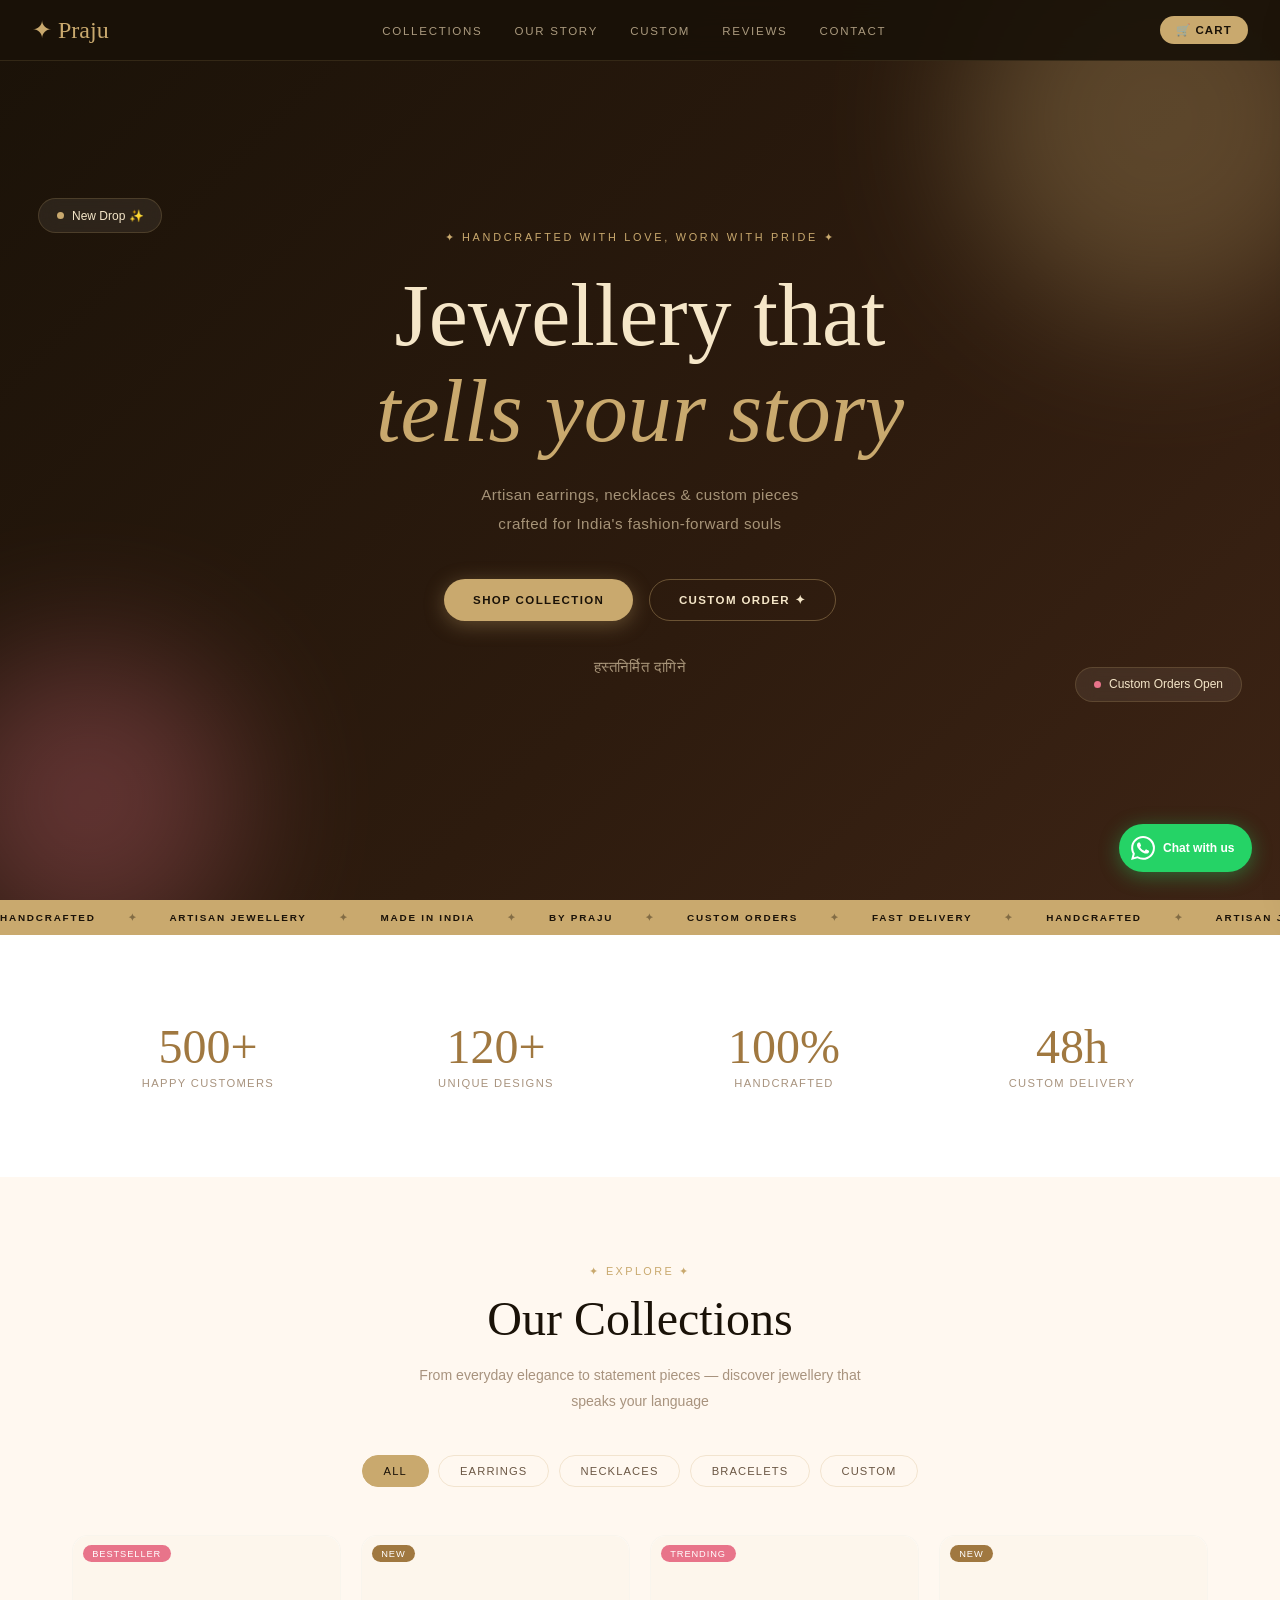
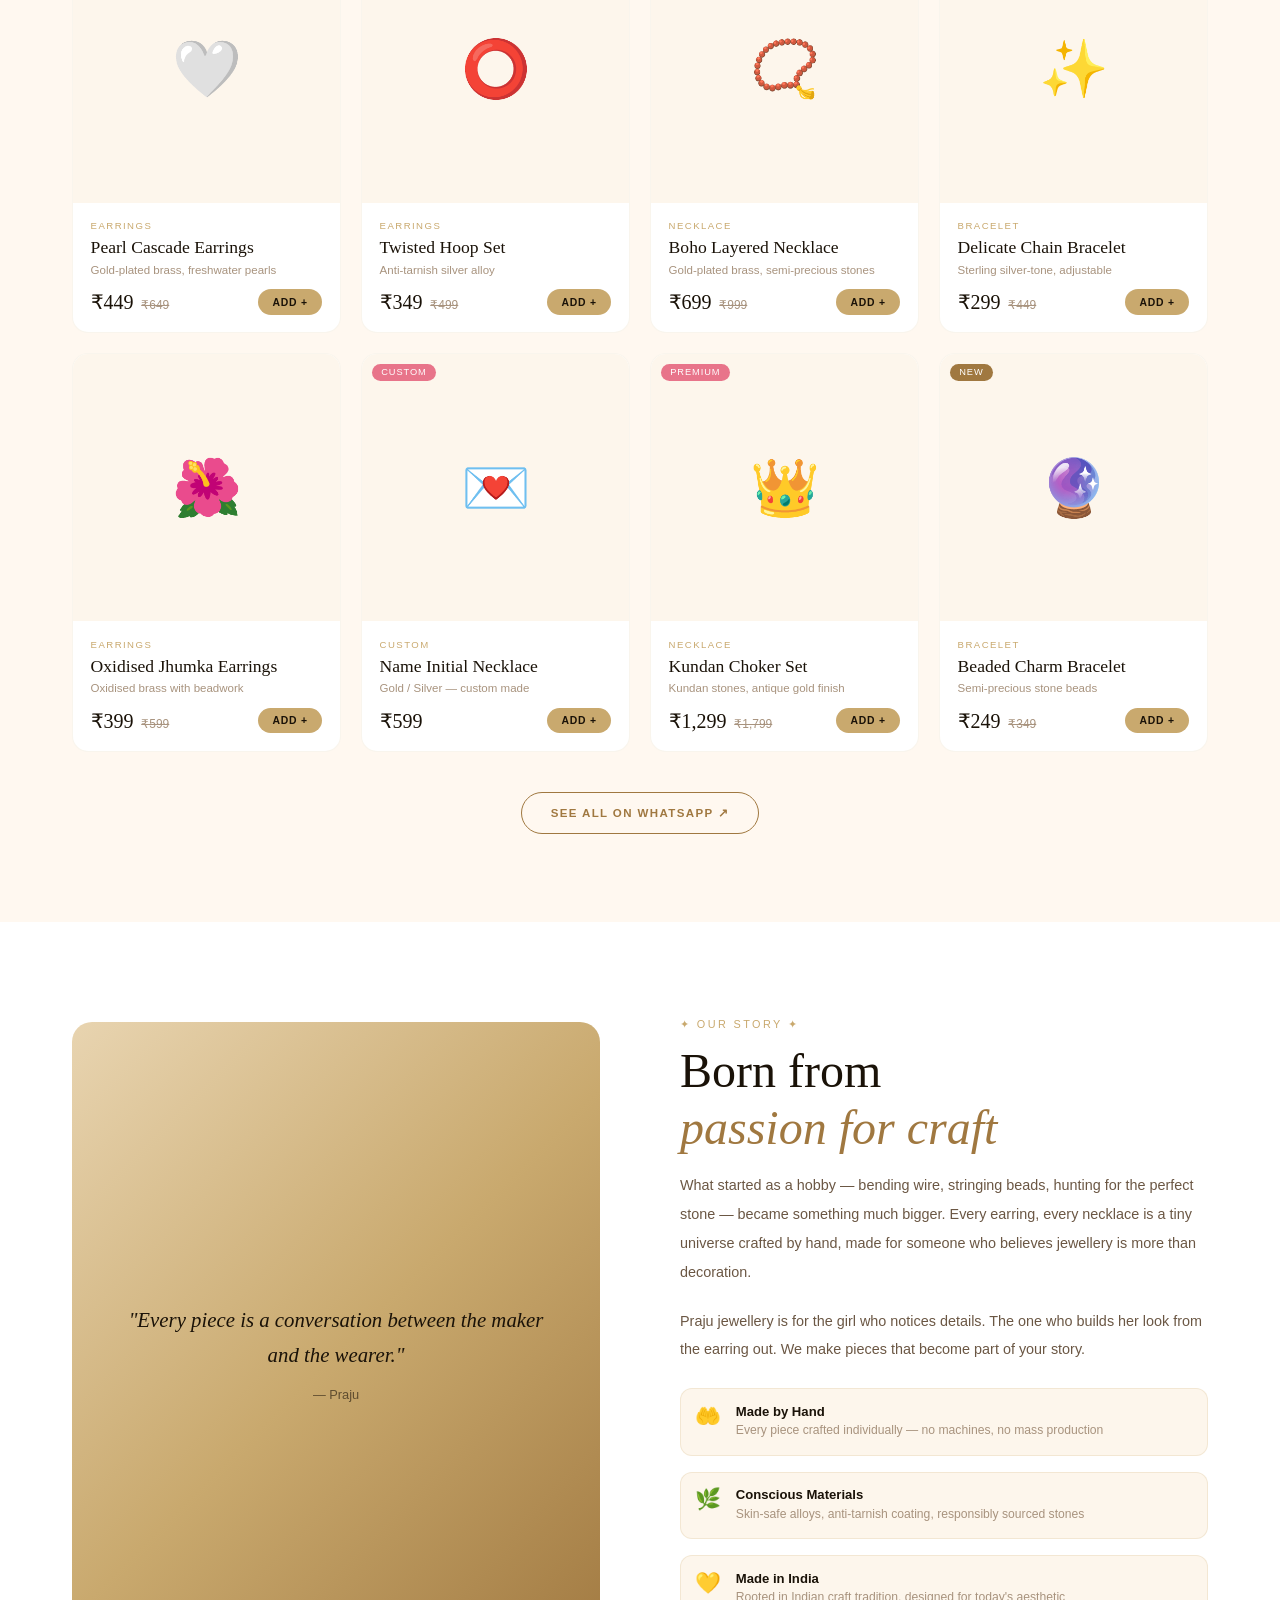
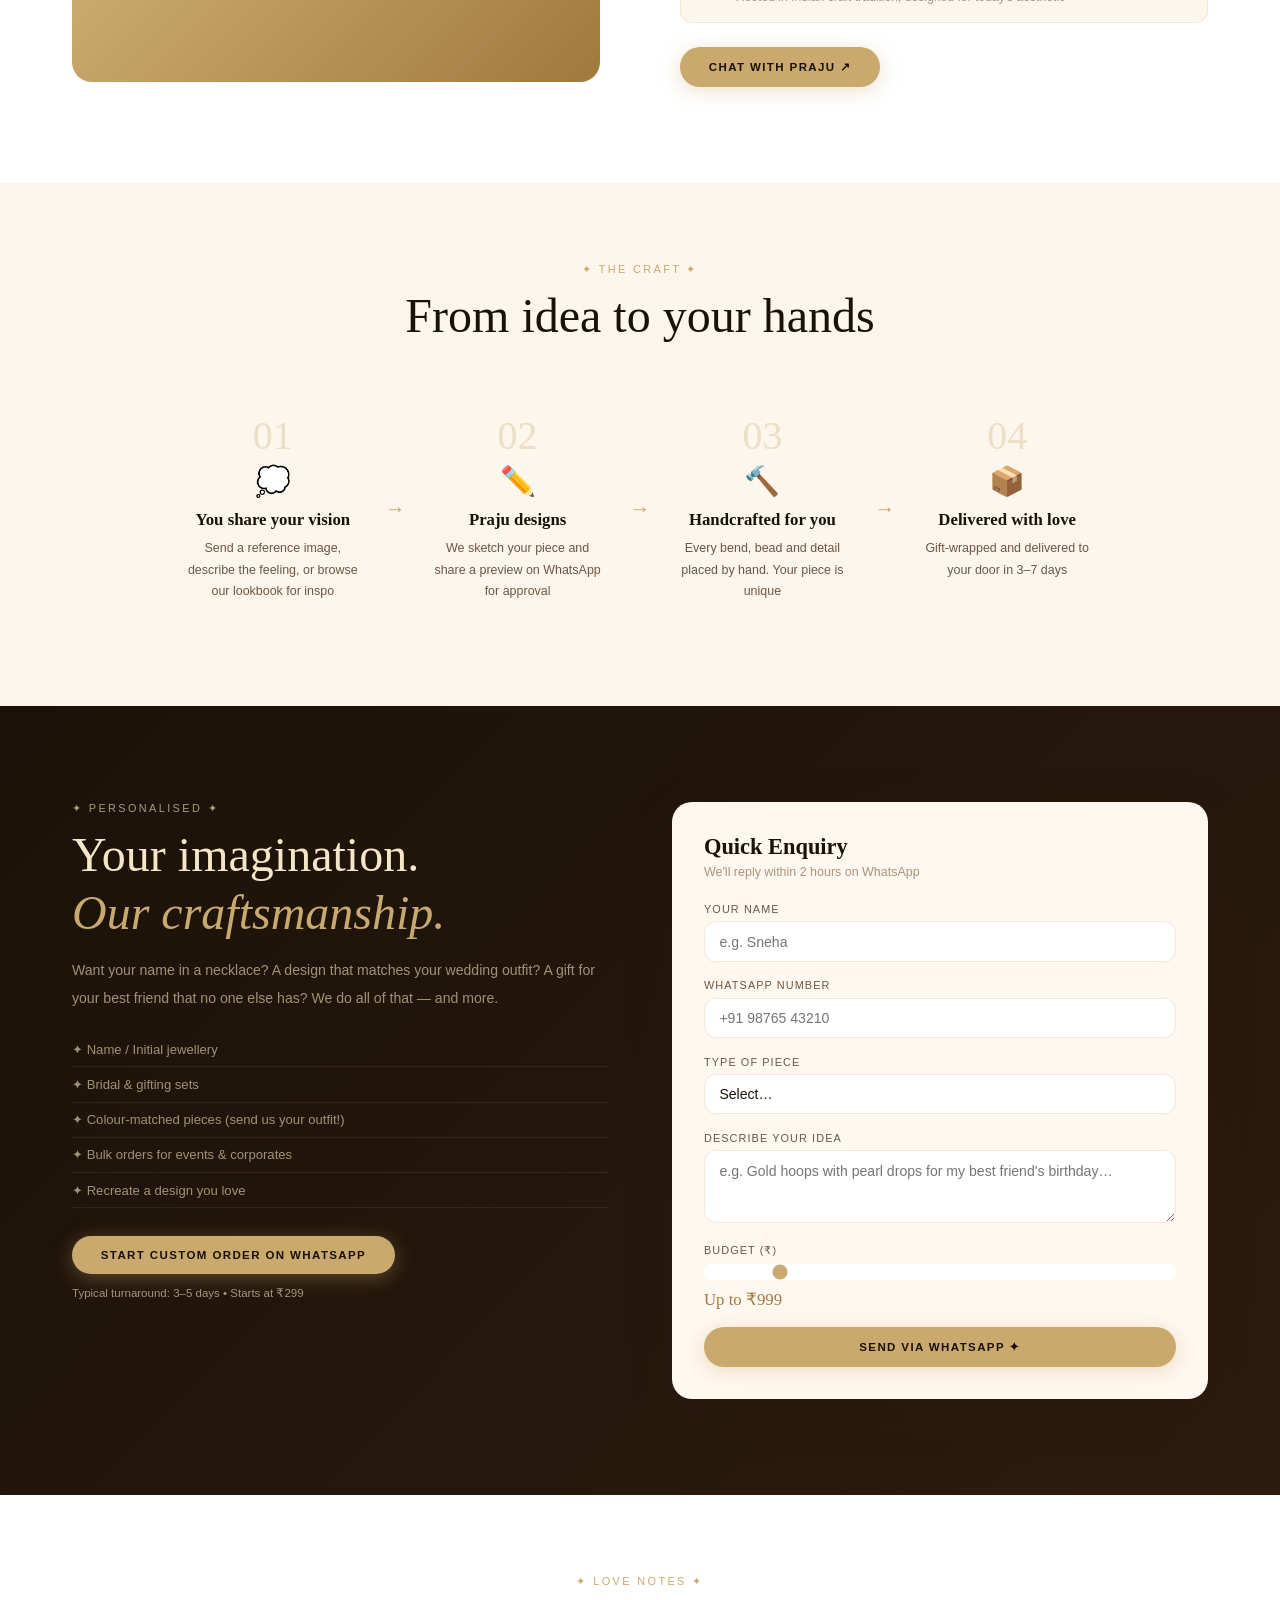
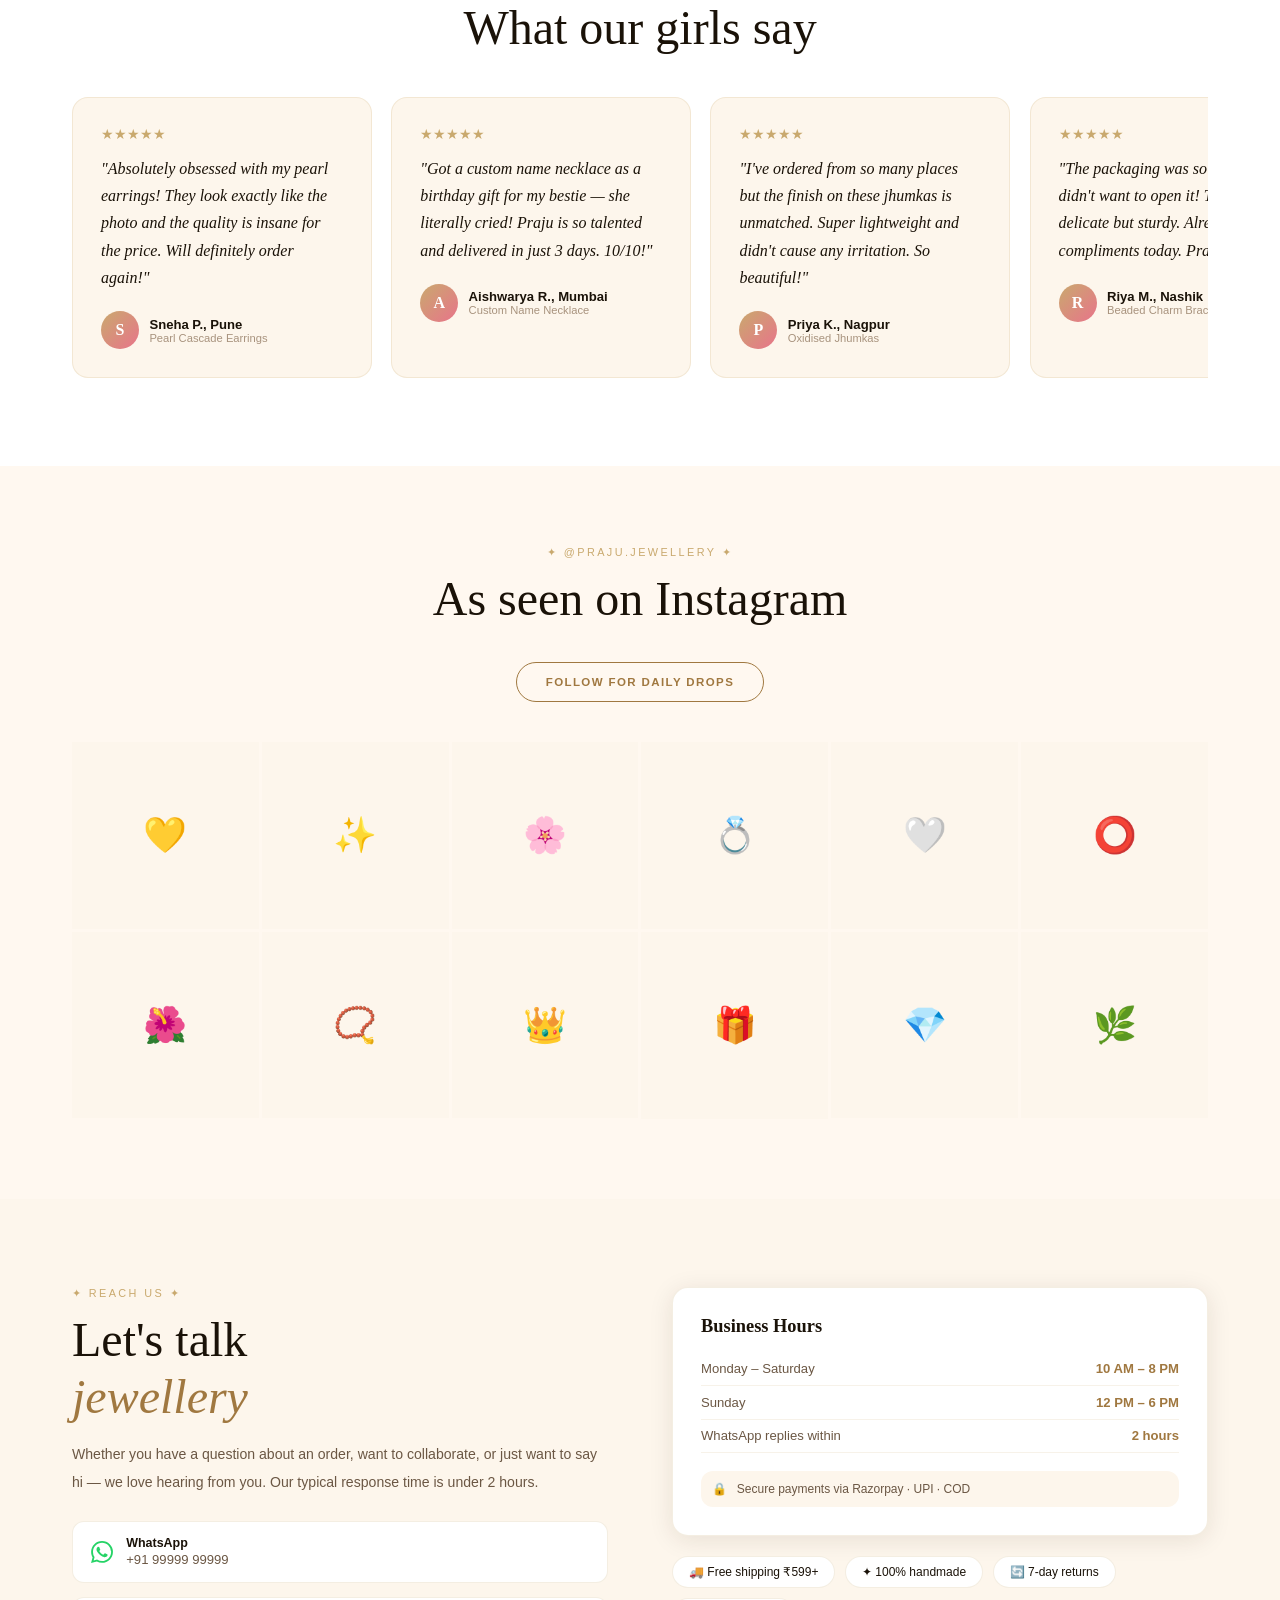
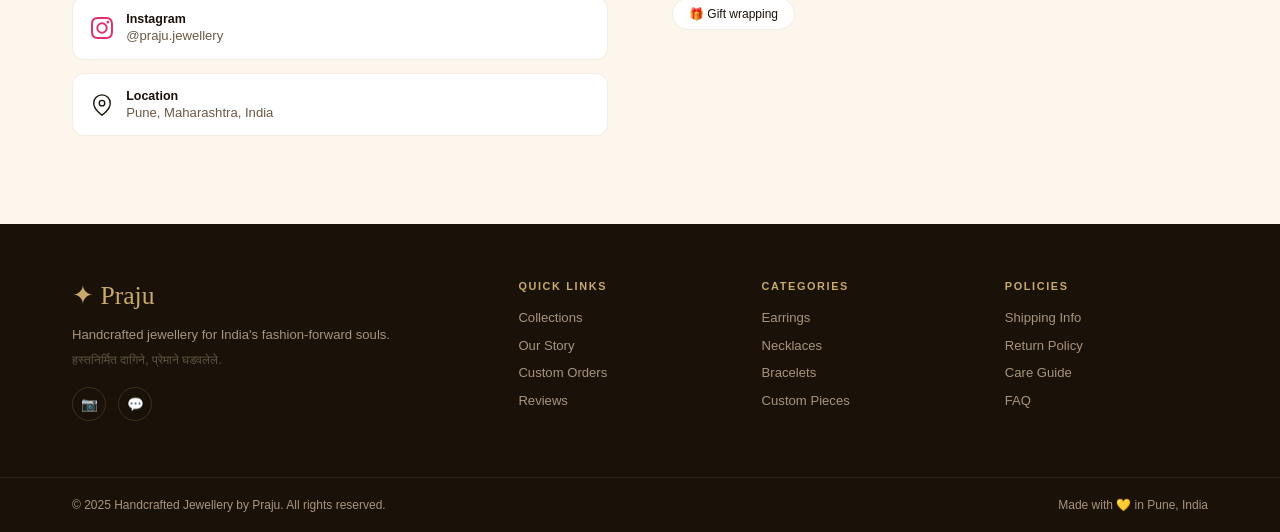
==== index.html @ 2b2e7bce "Index 24022026" ====
<!DOCTYPE html>
<html lang="en">
<head>
<meta charset="UTF-8"/>
<meta name="viewport" content="width=device-width, initial-scale=1.0"/>
<meta name="description" content="Handcrafted Jewellery by Praju — Artisan earrings, necklaces, bracelets & custom pieces. Made with love in India."/>
<title>Handcrafted Jewellery by Praju ✦</title>
<link rel="icon" href="data:image/svg+xml,<svg xmlns='http://www.w3.org/2000/svg' viewBox='0 0 100 100'><text y='.9em' font-size='90'>💛</text></svg>"/>
<style>
/* ── TOKENS ── */
:root{
  --gold:#C9A96E;--gold-d:#A07840;--gold-l:#F5E6C8;--gold-p:#FDF6EC;
  --rose:#E8748A;--rose-l:#FCE4EC;
  --ink:#1A1208;--mid:#6B5744;--muted:#A8937E;
  --cream:#FFF8F0;--white:#fff;
  --ff:'Georgia',serif;--ffs:'Segoe UI',Arial,sans-serif;
  --r:12px;--rr:999px;
  --sh:0 4px 24px rgba(45,27,14,.1);--sh2:0 12px 48px rgba(45,27,14,.18);
}
*,*::before,*::after{box-sizing:border-box;margin:0;padding:0}
html{scroll-behavior:smooth}
body{font-family:var(--ffs);background:var(--cream);color:var(--ink);overflow-x:hidden}
a{text-decoration:none;color:inherit}
img{display:block;max-width:100%}
button{border:none;background:none;font-family:inherit;cursor:pointer}
::selection{background:var(--gold-l)}

/* ── NAV ── */
nav{
  position:fixed;top:0;left:0;right:0;z-index:100;
  display:flex;align-items:center;justify-content:space-between;
  padding:1rem 2rem;background:rgba(26,18,8,.92);backdrop-filter:blur(12px);
  border-bottom:1px solid rgba(201,169,110,.15);
}
.logo{font-family:var(--ff);font-size:1.5rem;color:var(--gold);display:flex;align-items:center;gap:.4rem}
.nav-links{display:flex;gap:2rem;list-style:none}
.nav-links a{font-size:.72rem;letter-spacing:.15em;text-transform:uppercase;color:rgba(232,212,176,.7);transition:color .2s}
.nav-links a:hover{color:var(--gold)}
.nav-right{display:flex;align-items:center;gap:1rem}
.cart-btn{
  position:relative;background:var(--gold);color:var(--ink);
  border-radius:var(--rr);padding:.45rem 1rem;font-size:.72rem;
  letter-spacing:.1em;text-transform:uppercase;font-weight:700;
  display:flex;align-items:center;gap:.4rem;cursor:pointer;
}
.cart-btn:hover{background:var(--gold-d);color:#fff}
#cartCount{
  background:var(--rose);color:#fff;border-radius:50%;
  width:18px;height:18px;font-size:.62rem;display:none;
  align-items:center;justify-content:center;
}
#cartCount.show{display:flex}
.burger{display:none;flex-direction:column;gap:5px;padding:4px}
.burger span{display:block;width:22px;height:1.5px;background:var(--gold)}
@media(max-width:768px){
  nav{padding:.85rem 1.2rem}
  .nav-links{
    display:none;position:fixed;top:0;right:0;width:70vw;height:100vh;
    background:var(--ink);flex-direction:column;justify-content:center;
    align-items:center;gap:2.5rem;
  }
  .nav-links.open{display:flex}
  .nav-links a{color:var(--gold-l);font-size:.85rem}
  .burger{display:flex}
}

/* ── HERO ── */
.hero{
  min-height:100vh;display:flex;align-items:center;justify-content:center;
  background:linear-gradient(135deg,#1A1208 0%,#2D1B0E 60%,#3D2415 100%);
  position:relative;overflow:hidden;padding:6rem 1.5rem 3rem;text-align:center;
}
.hero-orb{
  position:absolute;border-radius:50%;filter:blur(70px);opacity:.3;
  pointer-events:none;
}
.hero-orb-1{width:400px;height:400px;background:var(--gold);top:-80px;right:-80px;animation:float 8s ease-in-out infinite}
.hero-orb-2{width:300px;height:300px;background:var(--rose);bottom:-50px;left:-60px;animation:float 10s ease-in-out infinite reverse}
@keyframes float{0%,100%{transform:translateY(0)}50%{transform:translateY(-20px)}}
.hero-content{position:relative;z-index:2;max-width:720px;margin:0 auto}
.hero-tag{
  display:inline-block;font-size:.68rem;letter-spacing:.25em;text-transform:uppercase;
  color:var(--gold);margin-bottom:1.5rem;
}
.hero h1{
  font-family:var(--ff);font-size:clamp(2.8rem,9vw,5.5rem);font-weight:400;
  color:var(--gold-l);line-height:1.1;margin-bottom:1.25rem;
}
.hero h1 em{font-style:italic;color:var(--gold)}
.hero p{
  color:rgba(232,212,176,.65);font-size:.95rem;line-height:1.9;
  margin-bottom:2.5rem;letter-spacing:.03em;
}
.hero-btns{display:flex;gap:1rem;justify-content:center;flex-wrap:wrap}
.hero-marathi{
  margin-top:2rem;font-size:.85rem;
  color:rgba(201,169,110,.4);letter-spacing:.1em;
}
.float-pill{
  position:absolute;background:rgba(255,255,255,.07);backdrop-filter:blur(10px);
  border:1px solid rgba(201,169,110,.2);border-radius:var(--rr);
  padding:.6rem 1.1rem;color:var(--gold-l);font-size:.75rem;
  display:flex;align-items:center;gap:.5rem;
}
.float-pill-dot{width:7px;height:7px;border-radius:50%;animation:pulse 2s ease-in-out infinite}
@keyframes pulse{0%,100%{transform:scale(1);opacity:1}50%{transform:scale(1.5);opacity:.5}}
.fp1{top:22%;left:3%;animation:floatc 7s ease-in-out infinite}
.fp2{bottom:22%;right:3%;animation:floatc 9s ease-in-out infinite reverse}
@keyframes floatc{0%,100%{transform:translateY(0)}50%{transform:translateY(-10px)}}
@media(max-width:600px){.float-pill{display:none}}

/* ── MARQUEE ── */
.marquee{overflow:hidden;background:var(--gold);padding:.75rem 0}
.marquee-inner{
  display:flex;gap:2rem;white-space:nowrap;
  animation:marquee 22s linear infinite;
}
.marquee-inner span{font-size:.62rem;letter-spacing:.18em;color:var(--ink);font-weight:700}
.marquee-dot{opacity:.4}
@keyframes marquee{from{transform:translateX(0)}to{transform:translateX(-50%)}}

/* ── BUTTONS ── */
.btn{
  display:inline-flex;align-items:center;gap:.4rem;
  padding:.8rem 1.8rem;border-radius:var(--rr);
  font-size:.72rem;letter-spacing:.12em;text-transform:uppercase;font-weight:700;
  transition:all .25s ease;white-space:nowrap;cursor:pointer;
}
.btn-gold{background:var(--gold);color:var(--ink);box-shadow:0 4px 20px rgba(201,169,110,.35)}
.btn-gold:hover{background:var(--gold-d);color:#fff;transform:translateY(-2px)}
.btn-ghost{background:transparent;color:var(--gold-l);border:1px solid rgba(201,169,110,.4)}
.btn-ghost:hover{background:rgba(201,169,110,.1);border-color:var(--gold)}
.btn-outline{border:1px solid var(--gold-d);color:var(--gold-d)}
.btn-outline:hover{background:var(--gold-d);color:#fff}
.btn-wa{background:#25D366;color:#fff;box-shadow:0 4px 20px rgba(37,211,102,.35)}
.btn-wa:hover{background:#1EBE58;transform:translateY(-2px)}
.btn-full{width:100%;justify-content:center}

/* ── SECTION HEADER ── */
.sec{padding:5rem 0}
.container{max-width:1200px;margin:0 auto;padding:0 2rem}
@media(max-width:600px){.container{padding:0 1.1rem}}
.sec-eyebrow{font-size:.68rem;letter-spacing:.22em;text-transform:uppercase;color:var(--gold);margin-bottom:.7rem;display:block}
.sec-title{font-family:var(--ff);font-size:clamp(2rem,5vw,3rem);font-weight:400;color:var(--ink);line-height:1.2;margin-bottom:.9rem}
.sec-title em{font-style:italic;color:var(--gold-d)}
.sec-sub{color:var(--muted);font-size:.88rem;line-height:1.9;max-width:480px}
.text-center{text-align:center}
.text-center .sec-sub{margin:0 auto}

/* ── STATS ── */
.stats{background:var(--white);padding:4rem 0}
.stats-grid{display:grid;grid-template-columns:repeat(4,1fr);gap:1rem;text-align:center}
.stat{padding:1.5rem}
.stat-num{font-family:var(--ff);font-size:3rem;color:var(--gold-d);line-height:1}
.stat-label{font-size:.7rem;letter-spacing:.12em;text-transform:uppercase;color:var(--muted);margin-top:.4rem}
@media(max-width:600px){.stats-grid{grid-template-columns:repeat(2,1fr)}}

/* ── PRODUCTS ── */
.products{padding:5.5rem 0;background:var(--cream)}
.filter-tabs{display:flex;gap:.6rem;flex-wrap:wrap;justify-content:center;margin-bottom:3rem}
.ftab{
  padding:.55rem 1.3rem;border-radius:var(--rr);border:1px solid rgba(201,169,110,.25);
  font-size:.7rem;letter-spacing:.1em;text-transform:uppercase;color:var(--mid);
  transition:all .2s ease;cursor:pointer;
}
.ftab:hover,.ftab.active{background:var(--gold);color:var(--ink);border-color:var(--gold)}
.grid{display:grid;grid-template-columns:repeat(auto-fill,minmax(240px,1fr));gap:1.25rem}
.card{
  background:var(--white);border-radius:16px;overflow:hidden;
  border:1px solid rgba(201,169,110,.12);
  transition:transform .3s ease,box-shadow .3s ease;
}
.card:hover{transform:translateY(-5px);box-shadow:var(--sh2)}
.card-img{
  aspect-ratio:1;background:var(--gold-p);display:flex;
  align-items:center;justify-content:center;font-size:3.5rem;
  position:relative;overflow:hidden;transition:transform .3s ease;
}
.card:hover .card-img{transform:scale(1.04)}
.card-badge{
  position:absolute;top:.6rem;left:.6rem;
  background:var(--rose);color:#fff;
  font-size:.58rem;letter-spacing:.1em;text-transform:uppercase;
  padding:.22rem .6rem;border-radius:var(--rr);
}
.badge-new{background:var(--gold-d)}
.card-body{padding:1.1rem}
.card-cat{font-size:.6rem;letter-spacing:.15em;text-transform:uppercase;color:var(--gold);margin-bottom:.3rem}
.card-name{font-family:var(--ff);font-size:1.1rem;color:var(--ink);margin-bottom:.25rem;line-height:1.35}
.card-mat{font-size:.72rem;color:var(--muted);margin-bottom:.85rem}
.card-footer{display:flex;align-items:center;justify-content:space-between;gap:.5rem}
.card-price{font-family:var(--ff);font-size:1.25rem;color:var(--ink)}
.card-compare{font-size:.75rem;color:var(--muted);text-decoration:line-through;margin-left:.2rem}
.add-btn{
  background:var(--gold);color:var(--ink);border-radius:var(--rr);
  padding:.45rem .9rem;font-size:.65rem;letter-spacing:.08em;
  text-transform:uppercase;font-weight:700;transition:all .2s;cursor:pointer;
}
.add-btn:hover{background:var(--gold-d);color:#fff}
.products-more{text-align:center;margin-top:2.5rem}

/* ── STORY ── */
.story{padding:6rem 0;background:var(--white)}
.story-grid{display:grid;grid-template-columns:1fr 1fr;gap:5rem;align-items:center}
.story-visual{
  aspect-ratio:4/5;border-radius:20px;
  background:linear-gradient(135deg,#E8D4B0 0%,var(--gold) 50%,var(--gold-d) 100%);
  display:flex;align-items:center;justify-content:center;text-align:center;
  padding:2.5rem;
}
.story-quote{font-family:var(--ff);font-size:1.3rem;color:var(--ink);line-height:1.7;font-style:italic;margin-bottom:.75rem}
.story-author{font-size:.8rem;color:rgba(26,18,8,.6)}
.story-body{color:var(--mid);line-height:2;font-size:.9rem;margin-bottom:1.25rem}
.pillars{display:flex;flex-direction:column;gap:1rem;margin:1.5rem 0}
.pillar{
  display:flex;align-items:flex-start;gap:.9rem;
  padding:.9rem;border-radius:var(--r);
  background:var(--gold-p);border:1px solid rgba(201,169,110,.2);
}
.pillar-icon{font-size:1.3rem;flex-shrink:0}
.pillar strong{display:block;font-size:.82rem;color:var(--ink);margin-bottom:.15rem}
.pillar p{font-size:.76rem;color:var(--muted);line-height:1.6}
@media(max-width:900px){.story-grid{grid-template-columns:1fr;gap:2.5rem}}

/* ── PROCESS ── */
.process{padding:5rem 0;background:var(--gold-p)}
.steps{display:flex;align-items:flex-start;gap:.5rem;flex-wrap:wrap;justify-content:center}
.step{flex:1;min-width:160px;max-width:200px;text-align:center;padding:1.5rem .8rem}
.step-num{font-family:var(--ff);font-size:2.5rem;color:rgba(201,169,110,.3);line-height:1;margin-bottom:.5rem}
.step-icon{font-size:1.8rem;margin-bottom:.75rem}
.step h3{font-family:var(--ff);font-size:1.05rem;color:var(--ink);margin-bottom:.5rem;font-weight:600}
.step p{font-size:.78rem;color:var(--mid);line-height:1.7}
.step-arrow{font-size:1.3rem;color:var(--gold);align-self:center;padding:0 .25rem}
@media(max-width:700px){.step-arrow{display:none}}

/* ── CUSTOM ── */
.custom-sec{
  padding:6rem 0;
  background:linear-gradient(135deg,#1A1208 0%,#2D1B0E 100%);
}
.custom-grid{display:grid;grid-template-columns:1fr 1fr;gap:4rem;align-items:start}
.custom-eyebrow{color:rgba(232,212,176,.7) !important}
.custom-title{color:var(--gold-l)}
.custom-title em{color:var(--gold)}
.custom-body{color:rgba(232,212,176,.65);line-height:2;font-size:.88rem;margin-bottom:1.25rem}
.custom-list{list-style:none;margin-bottom:1.75rem}
.custom-list li{
  color:rgba(232,212,176,.65);font-size:.82rem;
  padding:.6rem 0;border-bottom:1px solid rgba(201,169,110,.1);
}
.custom-note{font-size:.72rem;color:var(--muted);margin-top:.6rem}
.form-card{background:var(--cream);border-radius:20px;padding:2rem;box-shadow:var(--sh2)}
.form-card h3{font-family:var(--ff);font-size:1.4rem;color:var(--ink);margin-bottom:.3rem}
.form-card p{font-size:.78rem;color:var(--muted);margin-bottom:1.5rem}
.fg{margin-bottom:1.1rem}
.fg label{display:block;font-size:.68rem;letter-spacing:.1em;text-transform:uppercase;color:var(--mid);margin-bottom:.4rem}
.fg input,.fg textarea,.fg select{
  width:100%;padding:.7rem .9rem;border:1px solid rgba(201,169,110,.25);
  border-radius:var(--r);background:var(--white);color:var(--ink);font-size:.88rem;
  outline:none;font-family:inherit;transition:border-color .2s;appearance:none;
}
.fg input:focus,.fg textarea:focus,.fg select:focus{border-color:var(--gold)}
.fg input[type="range"]{padding:0;border:none;accent-color:var(--gold)}
.budget-val{font-family:var(--ff);font-size:1.05rem;color:var(--gold-d);margin-top:.3rem}
@media(max-width:900px){.custom-grid{grid-template-columns:1fr;gap:2.5rem}}

/* ── REVIEWS ── */
.reviews{padding:5rem 0;background:var(--white)}
.reviews-track{
  display:flex;gap:1.2rem;overflow-x:auto;scroll-snap-type:x mandatory;
  scrollbar-width:none;padding-bottom:.5rem;
}
.reviews-track::-webkit-scrollbar{display:none}
.rev-card{
  flex-shrink:0;width:300px;scroll-snap-align:start;
  background:var(--gold-p);border-radius:16px;padding:1.75rem;
  border:1px solid rgba(201,169,110,.2);
}
.rev-stars{color:var(--gold);margin-bottom:.85rem;font-size:.9rem}
.rev-text{font-family:var(--ff);font-size:1rem;color:var(--ink);line-height:1.7;font-style:italic;margin-bottom:1.25rem}
.rev-foot{display:flex;align-items:center;gap:.65rem}
.rev-avatar{
  width:38px;height:38px;border-radius:50%;
  background:linear-gradient(135deg,var(--gold),var(--rose));
  display:flex;align-items:center;justify-content:center;
  color:#fff;font-weight:700;font-family:var(--ff);font-size:1rem;flex-shrink:0;
}
.rev-name{font-size:.82rem;font-weight:700;color:var(--ink)}
.rev-meta{font-size:.7rem;color:var(--muted)}

/* ── INSTAGRAM ── */
.insta{padding:5rem 0;background:var(--cream)}
.insta-header{text-align:center;margin-bottom:2.5rem}
.insta-header .btn{margin-top:1.25rem}
.insta-grid{
  display:grid;grid-template-columns:repeat(6,1fr);gap:3px;
}
.insta-item{
  aspect-ratio:1;background:var(--gold-p);display:flex;
  align-items:center;justify-content:center;font-size:2.2rem;
  overflow:hidden;cursor:pointer;position:relative;
}
.insta-item-inner{transition:transform .3s ease}
.insta-item:hover .insta-item-inner{transform:scale(1.1)}
.insta-overlay{
  position:absolute;inset:0;background:rgba(26,18,8,.55);
  display:flex;align-items:center;justify-content:center;
  opacity:0;transition:opacity .3s;font-size:.65rem;
  letter-spacing:.1em;text-transform:uppercase;color:#fff;
}
.insta-item:hover .insta-overlay{opacity:1}
@media(max-width:600px){.insta-grid{grid-template-columns:repeat(3,1fr)}}

/* ── CONTACT ── */
.contact{padding:5.5rem 0;background:var(--gold-p)}
.contact-grid{display:grid;grid-template-columns:1fr 1fr;gap:4rem;align-items:start}
.contact-body{color:var(--mid);line-height:2;font-size:.88rem;margin-bottom:1.5rem}
.contact-methods{display:flex;flex-direction:column;gap:.85rem}
.cmethod{
  display:flex;align-items:center;gap:.85rem;
  padding:.9rem 1.1rem;border-radius:var(--r);
  background:var(--white);border:1px solid rgba(201,169,110,.2);
  transition:all .25s;
}
.cmethod:hover{transform:translateX(3px);box-shadow:var(--sh)}
.cmethod-wa{color:#25D366}
.cmethod-wa:hover{background:#f0fff4;border-color:#25D366}
.cmethod-ig{color:#E1306C}
.cmethod-ig:hover{background:#fff0f5;border-color:#E1306C}
.cmethod strong{display:block;font-size:.78rem;color:var(--ink)}
.cmethod span{font-size:.82rem;color:var(--mid)}
.hours-card{background:var(--white);border-radius:16px;padding:1.75rem;border:1px solid rgba(201,169,110,.2);box-shadow:var(--sh)}
.hours-card h3{font-family:var(--ff);font-size:1.15rem;color:var(--ink);margin-bottom:1rem}
.hrow{display:flex;justify-content:space-between;padding:.55rem 0;border-bottom:1px solid rgba(201,169,110,.15);font-size:.82rem;color:var(--mid)}
.hrow:last-child{border-bottom:none}
.htime{font-weight:700;color:var(--gold-d)}
.guarantee{display:flex;align-items:center;gap:.6rem;margin-top:1.1rem;padding:.7rem;background:var(--gold-p);border-radius:var(--r);font-size:.75rem;color:var(--mid)}
.badges{display:flex;flex-wrap:wrap;gap:.6rem;margin-top:1.25rem}
.badge{padding:.5rem 1rem;border-radius:var(--rr);background:var(--white);border:1px solid rgba(201,169,110,.2);font-size:.75rem;color:var(--ink)}
@media(max-width:900px){.contact-grid{grid-template-columns:1fr;gap:2.5rem}}

/* ── FOOTER ── */
footer{background:var(--ink)}
.footer-top{padding:3.5rem 0}
.footer-grid{display:grid;grid-template-columns:2fr 1fr 1fr 1fr;gap:2.5rem}
.footer-logo{font-family:var(--ff);font-size:1.6rem;color:var(--gold);margin-bottom:.75rem}
.footer-tag{font-size:.82rem;color:var(--muted);line-height:1.8;margin-bottom:.4rem}
.footer-mr{font-size:.75rem;color:rgba(168,147,126,.5);margin-bottom:1.25rem}
.footer-social{display:flex;gap:.75rem}
.footer-social a{
  width:34px;height:34px;border-radius:50%;border:1px solid rgba(201,169,110,.2);
  color:var(--muted);display:flex;align-items:center;justify-content:center;font-size:.85rem;
  transition:all .2s;
}
.footer-social a:hover{background:var(--gold);border-color:var(--gold);color:var(--ink)}
.footer-col h4{font-size:.68rem;letter-spacing:.15em;text-transform:uppercase;color:var(--gold);margin-bottom:1rem}
.footer-col ul{list-style:none;display:flex;flex-direction:column;gap:.6rem}
.footer-col a{font-size:.82rem;color:var(--muted);transition:color .2s}
.footer-col a:hover{color:var(--gold-l)}
.footer-bottom{border-top:1px solid rgba(201,169,110,.1);padding:1.25rem 0}
.footer-bottom-inner{display:flex;justify-content:space-between;align-items:center;flex-wrap:wrap;gap:.75rem;font-size:.75rem;color:var(--muted)}
@media(max-width:900px){.footer-grid{grid-template-columns:1fr 1fr}}
@media(max-width:480px){.footer-grid{grid-template-columns:1fr}}

/* ── WA FAB ── */
.wa-fab{
  position:fixed;bottom:1.75rem;right:1.75rem;z-index:90;
  background:#25D366;color:#fff;border-radius:var(--rr);
  padding:.75rem 1.1rem .75rem .75rem;display:flex;align-items:center;gap:.5rem;
  box-shadow:0 4px 20px rgba(37,211,102,.4);transition:all .25s;font-size:.75rem;font-weight:700;
}
.wa-fab:hover{transform:translateY(-3px);box-shadow:0 8px 30px rgba(37,211,102,.5)}
.wa-fab svg{flex-shrink:0}
@media(max-width:480px){.wa-fab span{display:none}.wa-fab{border-radius:50%;padding:.85rem}}

/* ── CART SIDEBAR ── */
.cart-overlay{position:fixed;inset:0;background:rgba(26,18,8,.6);z-index:150;opacity:0;visibility:hidden;transition:all .3s;backdrop-filter:blur(4px)}
.cart-overlay.open{opacity:1;visibility:visible}
.cart-sidebar{
  position:fixed;top:0;right:-420px;width:100%;max-width:390px;height:100vh;
  background:var(--cream);z-index:160;display:flex;flex-direction:column;
  transition:right .35s cubic-bezier(.25,.46,.45,.94);box-shadow:var(--sh2);
}
.cart-sidebar.open{right:0}
.cart-head{display:flex;align-items:center;justify-content:space-between;padding:1.25rem 1.5rem;border-bottom:1px solid rgba(201,169,110,.2)}
.cart-head h3{font-family:var(--ff);font-size:1.3rem;color:var(--ink)}
.cart-close{font-size:1.2rem;color:var(--muted);transition:color .2s;cursor:pointer}
.cart-close:hover{color:var(--ink)}
.cart-items{flex:1;overflow-y:auto;padding:1.25rem 1.5rem}
.cart-empty-msg{text-align:center;padding:3rem 1rem}
.cart-empty-msg span{font-size:2.5rem;display:block;margin-bottom:.75rem}
.cart-empty-msg p{color:var(--muted);font-size:.88rem;margin-bottom:1.25rem}
.cart-item-row{display:flex;gap:.9rem;padding:.85rem 0;border-bottom:1px solid rgba(201,169,110,.15)}
.ci-img{width:64px;height:64px;border-radius:var(--r);background:var(--gold-p);display:flex;align-items:center;justify-content:center;font-size:1.8rem;flex-shrink:0}
.ci-name{font-size:.88rem;color:var(--ink);margin-bottom:.2rem}
.ci-price{font-family:var(--ff);font-size:1.05rem;color:var(--gold-d)}
.ci-remove{font-size:.72rem;color:var(--muted);cursor:pointer;margin-top:.3rem;display:inline-block}
.ci-remove:hover{color:var(--rose)}
.cart-foot{padding:1.25rem 1.5rem;border-top:1px solid rgba(201,169,110,.2);background:var(--white)}
.cart-total-row{display:flex;justify-content:space-between;margin-bottom:.9rem;font-size:.88rem;color:var(--mid)}
.cart-total-row span:last-child{font-family:var(--ff);font-size:1.25rem;color:var(--ink)}
.cart-note{font-size:.68rem;color:var(--muted);text-align:center;margin-top:.6rem}

/* ── TOAST ── */
.toast{
  position:fixed;bottom:6rem;right:1.75rem;z-index:200;
  background:var(--ink);color:var(--gold-l);
  padding:.75rem 1.4rem;border-radius:var(--rr);font-size:.8rem;
  display:flex;align-items:center;gap:.4rem;
  opacity:0;transform:translateY(8px);transition:all .3s;pointer-events:none;
}
.toast.show{opacity:1;transform:translateY(0)}
</style>
</head>
<body>

<!-- NAV -->
<nav id="nav">
  <div class="logo">✦ Praju</div>
  <ul class="nav-links" id="navLinks">
    <li><a href="#collections" onclick="closeMenu()">Collections</a></li>
    <li><a href="#story" onclick="closeMenu()">Our Story</a></li>
    <li><a href="#custom" onclick="closeMenu()">Custom</a></li>
    <li><a href="#reviews" onclick="closeMenu()">Reviews</a></li>
    <li><a href="#contact" onclick="closeMenu()">Contact</a></li>
  </ul>
  <div class="nav-right">
    <button class="cart-btn" onclick="openCart()">
      🛒 Cart <span id="cartCount">0</span>
    </button>
    <button class="burger" id="burger" onclick="toggleMenu()">
      <span></span><span></span><span></span>
    </button>
  </div>
</nav>

<!-- HERO -->
<section class="hero" id="hero">
  <div class="hero-orb hero-orb-1"></div>
  <div class="hero-orb hero-orb-2"></div>
  <div class="float-pill fp1">
    <div class="float-pill-dot" style="background:var(--gold)"></div>New Drop ✨
  </div>
  <div class="float-pill fp2">
    <div class="float-pill-dot" style="background:var(--rose)"></div>Custom Orders Open
  </div>
  <div class="hero-content">
    <span class="hero-tag">✦ Handcrafted with love, worn with pride ✦</span>
    <h1>Jewellery that<br/><em>tells your story</em></h1>
    <p>Artisan earrings, necklaces &amp; custom pieces<br/>crafted for India's fashion-forward souls</p>
    <div class="hero-btns">
      <a href="#collections" class="btn btn-gold">Shop Collection</a>
      <a href="#custom" class="btn btn-ghost">Custom Order ✦</a>
    </div>
    <p class="hero-marathi">हस्तनिर्मित दागिने</p>
  </div>
</section>

<!-- MARQUEE -->
<div class="marquee">
  <div class="marquee-inner">
    <span>HANDCRAFTED</span><span class="marquee-dot">✦</span>
    <span>ARTISAN JEWELLERY</span><span class="marquee-dot">✦</span>
    <span>MADE IN INDIA</span><span class="marquee-dot">✦</span>
    <span>BY PRAJU</span><span class="marquee-dot">✦</span>
    <span>CUSTOM ORDERS</span><span class="marquee-dot">✦</span>
    <span>FAST DELIVERY</span><span class="marquee-dot">✦</span>
    <span>HANDCRAFTED</span><span class="marquee-dot">✦</span>
    <span>ARTISAN JEWELLERY</span><span class="marquee-dot">✦</span>
    <span>MADE IN INDIA</span><span class="marquee-dot">✦</span>
    <span>BY PRAJU</span><span class="marquee-dot">✦</span>
    <span>CUSTOM ORDERS</span><span class="marquee-dot">✦</span>
    <span>FAST DELIVERY</span><span class="marquee-dot">✦</span>
  </div>
</div>

<!-- STATS -->
<div class="stats">
  <div class="container">
    <div class="stats-grid">
      <div class="stat"><div class="stat-num">500+</div><div class="stat-label">Happy Customers</div></div>
      <div class="stat"><div class="stat-num">120+</div><div class="stat-label">Unique Designs</div></div>
      <div class="stat"><div class="stat-num">100%</div><div class="stat-label">Handcrafted</div></div>
      <div class="stat"><div class="stat-num">48h</div><div class="stat-label">Custom Delivery</div></div>
    </div>
  </div>
</div>

<!-- COLLECTIONS -->
<section class="products" id="collections">
  <div class="container">
    <div class="text-center" style="margin-bottom:2.5rem">
      <span class="sec-eyebrow">✦ Explore ✦</span>
      <h2 class="sec-title">Our Collections</h2>
      <p class="sec-sub">From everyday elegance to statement pieces — discover jewellery that speaks your language</p>
    </div>
    <div class="filter-tabs">
      <button class="ftab active" onclick="filterP(this,'all')">All</button>
      <button class="ftab" onclick="filterP(this,'earrings')">Earrings</button>
      <button class="ftab" onclick="filterP(this,'necklace')">Necklaces</button>
      <button class="ftab" onclick="filterP(this,'bracelet')">Bracelets</button>
      <button class="ftab" onclick="filterP(this,'custom')">Custom</button>
    </div>
    <div class="grid" id="productGrid"></div>
    <div class="products-more">
      <a href="https://wa.me/919999999999?text=Hi%20Praju!%20I%20want%20to%20see%20more%20of%20your%20jewellery%20collection%20%F0%9F%92%9B" target="_blank" class="btn btn-outline">See All on WhatsApp ↗</a>
    </div>
  </div>
</section>

<!-- STORY -->
<section class="story" id="story">
  <div class="container">
    <div class="story-grid">
      <div class="story-visual">
        <div>
          <p class="story-quote">"Every piece is a conversation between the maker and the wearer."</p>
          <span class="story-author">— Praju</span>
        </div>
      </div>
      <div>
        <span class="sec-eyebrow">✦ Our Story ✦</span>
        <h2 class="sec-title">Born from<br/><em>passion for craft</em></h2>
        <p class="story-body">What started as a hobby — bending wire, stringing beads, hunting for the perfect stone — became something much bigger. Every earring, every necklace is a tiny universe crafted by hand, made for someone who believes jewellery is more than decoration.</p>
        <p class="story-body">Praju jewellery is for the girl who notices details. The one who builds her look from the earring out. We make pieces that become part of your story.</p>
        <div class="pillars">
          <div class="pillar"><span class="pillar-icon">🤲</span><div><strong>Made by Hand</strong><p>Every piece crafted individually — no machines, no mass production</p></div></div>
          <div class="pillar"><span class="pillar-icon">🌿</span><div><strong>Conscious Materials</strong><p>Skin-safe alloys, anti-tarnish coating, responsibly sourced stones</p></div></div>
          <div class="pillar"><span class="pillar-icon">💛</span><div><strong>Made in India</strong><p>Rooted in Indian craft tradition, designed for today's aesthetic</p></div></div>
        </div>
        <a href="https://wa.me/919999999999" target="_blank" class="btn btn-gold">Chat with Praju ↗</a>
      </div>
    </div>
  </div>
</section>

<!-- PROCESS -->
<section class="process">
  <div class="container">
    <div class="text-center" style="margin-bottom:3rem">
      <span class="sec-eyebrow">✦ The Craft ✦</span>
      <h2 class="sec-title">From idea to your hands</h2>
    </div>
    <div class="steps">
      <div class="step"><div class="step-num">01</div><div class="step-icon">💭</div><h3>You share your vision</h3><p>Send a reference image, describe the feeling, or browse our lookbook for inspo</p></div>
      <div class="step-arrow">→</div>
      <div class="step"><div class="step-num">02</div><div class="step-icon">✏️</div><h3>Praju designs</h3><p>We sketch your piece and share a preview on WhatsApp for approval</p></div>
      <div class="step-arrow">→</div>
      <div class="step"><div class="step-num">03</div><div class="step-icon">🔨</div><h3>Handcrafted for you</h3><p>Every bend, bead and detail placed by hand. Your piece is unique</p></div>
      <div class="step-arrow">→</div>
      <div class="step"><div class="step-num">04</div><div class="step-icon">📦</div><h3>Delivered with love</h3><p>Gift-wrapped and delivered to your door in 3–7 days</p></div>
    </div>
  </div>
</section>

<!-- CUSTOM -->
<section class="custom-sec" id="custom">
  <div class="container">
    <div class="custom-grid">
      <div>
        <span class="sec-eyebrow custom-eyebrow">✦ Personalised ✦</span>
        <h2 class="sec-title custom-title">Your imagination.<br/><em>Our craftsmanship.</em></h2>
        <p class="custom-body">Want your name in a necklace? A design that matches your wedding outfit? A gift for your best friend that no one else has? We do all of that — and more.</p>
        <ul class="custom-list">
          <li>✦ Name / Initial jewellery</li>
          <li>✦ Bridal &amp; gifting sets</li>
          <li>✦ Colour-matched pieces (send us your outfit!)</li>
          <li>✦ Bulk orders for events &amp; corporates</li>
          <li>✦ Recreate a design you love</li>
        </ul>
        <a href="https://wa.me/919999999999?text=Hi%20Praju!%20I%20want%20a%20custom%20order%20%F0%9F%92%9B" target="_blank" class="btn btn-gold">Start Custom Order on WhatsApp</a>
        <p class="custom-note" style="margin-top:.75rem">Typical turnaround: 3–5 days • Starts at ₹299</p>
      </div>
      <div class="form-card">
        <h3>Quick Enquiry</h3>
        <p>We'll reply within 2 hours on WhatsApp</p>
        <form onsubmit="submitForm(event)">
          <div class="fg"><label>Your Name</label><input type="text" id="fname" placeholder="e.g. Sneha" required /></div>
          <div class="fg"><label>WhatsApp Number</label><input type="tel" id="fphone" placeholder="+91 98765 43210" required /></div>
          <div class="fg"><label>Type of Piece</label>
            <select id="ftype">
              <option value="">Select…</option>
              <option>Earrings</option><option>Necklace</option>
              <option>Bracelet</option><option>Ring</option>
              <option>Full Set</option><option>Other</option>
            </select>
          </div>
          <div class="fg"><label>Describe your idea</label><textarea id="fidea" rows="3" placeholder="e.g. Gold hoops with pearl drops for my best friend's birthday…"></textarea></div>
          <div class="fg">
            <label>Budget (₹)</label>
            <input type="range" id="fbudget" min="299" max="5000" value="999" oninput="document.getElementById('fbudgetval').textContent=parseInt(this.value).toLocaleString('en-IN')"/>
            <div class="budget-val">Up to ₹<span id="fbudgetval">999</span></div>
          </div>
          <button type="submit" class="btn btn-gold btn-full">Send via WhatsApp ✦</button>
        </form>
      </div>
    </div>
  </div>
</section>

<!-- REVIEWS -->
<section class="reviews" id="reviews">
  <div class="container">
    <div class="text-center" style="margin-bottom:2.5rem">
      <span class="sec-eyebrow">✦ Love Notes ✦</span>
      <h2 class="sec-title">What our girls say</h2>
    </div>
    <div class="reviews-track">
      <div class="rev-card"><div class="rev-stars">★★★★★</div><p class="rev-text">"Absolutely obsessed with my pearl earrings! They look exactly like the photo and the quality is insane for the price. Will definitely order again!"</p><div class="rev-foot"><div class="rev-avatar">S</div><div><div class="rev-name">Sneha P., Pune</div><div class="rev-meta">Pearl Cascade Earrings</div></div></div></div>
      <div class="rev-card"><div class="rev-stars">★★★★★</div><p class="rev-text">"Got a custom name necklace as a birthday gift for my bestie — she literally cried! Praju is so talented and delivered in just 3 days. 10/10!"</p><div class="rev-foot"><div class="rev-avatar">A</div><div><div class="rev-name">Aishwarya R., Mumbai</div><div class="rev-meta">Custom Name Necklace</div></div></div></div>
      <div class="rev-card"><div class="rev-stars">★★★★★</div><p class="rev-text">"I've ordered from so many places but the finish on these jhumkas is unmatched. Super lightweight and didn't cause any irritation. So beautiful!"</p><div class="rev-foot"><div class="rev-avatar">P</div><div><div class="rev-name">Priya K., Nagpur</div><div class="rev-meta">Oxidised Jhumkas</div></div></div></div>
      <div class="rev-card"><div class="rev-stars">★★★★★</div><p class="rev-text">"The packaging was so aesthetic I didn't want to open it! The bracelet is delicate but sturdy. Already got 3 compliments today. Praju is queen!"</p><div class="rev-foot"><div class="rev-avatar">R</div><div><div class="rev-name">Riya M., Nashik</div><div class="rev-meta">Beaded Charm Bracelet</div></div></div></div>
      <div class="rev-card"><div class="rev-stars">★★★★★</div><p class="rev-text">"Communication was so smooth on WhatsApp! Got my custom piece approved before she even made it. Super professional and the result is stunning!"</p><div class="rev-foot"><div class="rev-avatar">M</div><div><div class="rev-name">Meghna D., Aurangabad</div><div class="rev-meta">Custom Earrings</div></div></div></div>
    </div>
  </div>
</section>

<!-- INSTAGRAM -->
<section class="insta">
  <div class="container">
    <div class="insta-header">
      <span class="sec-eyebrow">✦ @praju.jewellery ✦</span>
      <h2 class="sec-title">As seen on Instagram</h2>
      <a href="https://instagram.com/praju.jewellery" target="_blank" class="btn btn-outline">Follow for Daily Drops</a>
    </div>
    <div class="insta-grid">
      <div class="insta-item" onclick="window.open('https://instagram.com/praju.jewellery','_blank')"><div class="insta-item-inner">💛</div><div class="insta-overlay">Shop Now</div></div>
      <div class="insta-item" onclick="window.open('https://instagram.com/praju.jewellery','_blank')"><div class="insta-item-inner">✨</div><div class="insta-overlay">New Drop</div></div>
      <div class="insta-item" onclick="window.open('https://instagram.com/praju.jewellery','_blank')"><div class="insta-item-inner">🌸</div><div class="insta-overlay">GRWM</div></div>
      <div class="insta-item" onclick="window.open('https://instagram.com/praju.jewellery','_blank')"><div class="insta-item-inner">💍</div><div class="insta-overlay">Custom</div></div>
      <div class="insta-item" onclick="window.open('https://instagram.com/praju.jewellery','_blank')"><div class="insta-item-inner">🤍</div><div class="insta-overlay">Pearls</div></div>
      <div class="insta-item" onclick="window.open('https://instagram.com/praju.jewellery','_blank')"><div class="insta-item-inner">⭕</div><div class="insta-overlay">Hoops</div></div>
      <div class="insta-item" onclick="window.open('https://instagram.com/praju.jewellery','_blank')"><div class="insta-item-inner">🌺</div><div class="insta-overlay">Ethnic</div></div>
      <div class="insta-item" onclick="window.open('https://instagram.com/praju.jewellery','_blank')"><div class="insta-item-inner">📿</div><div class="insta-overlay">Layers</div></div>
      <div class="insta-item" onclick="window.open('https://instagram.com/praju.jewellery','_blank')"><div class="insta-item-inner">👑</div><div class="insta-overlay">Premium</div></div>
      <div class="insta-item" onclick="window.open('https://instagram.com/praju.jewellery','_blank')"><div class="insta-item-inner">🎁</div><div class="insta-overlay">Gifts</div></div>
      <div class="insta-item" onclick="window.open('https://instagram.com/praju.jewellery','_blank')"><div class="insta-item-inner">💎</div><div class="insta-overlay">Stones</div></div>
      <div class="insta-item" onclick="window.open('https://instagram.com/praju.jewellery','_blank')"><div class="insta-item-inner">🌿</div><div class="insta-overlay">Minimal</div></div>
    </div>
  </div>
</section>

<!-- CONTACT -->
<section class="contact" id="contact">
  <div class="container">
    <div class="contact-grid">
      <div>
        <span class="sec-eyebrow">✦ Reach Us ✦</span>
        <h2 class="sec-title">Let's talk<br/><em>jewellery</em></h2>
        <p class="contact-body">Whether you have a question about an order, want to collaborate, or just want to say hi — we love hearing from you. Our typical response time is under 2 hours.</p>
        <div class="contact-methods">
          <a href="https://wa.me/919999999999" target="_blank" class="cmethod cmethod-wa">
            <svg width="22" height="22" viewBox="0 0 24 24" fill="currentColor"><path d="M17.472 14.382c-.297-.149-1.758-.867-2.03-.967-.273-.099-.471-.148-.67.15-.197.297-.767.966-.94 1.164-.173.199-.347.223-.644.075-.297-.15-1.255-.463-2.39-1.475-.883-.788-1.48-1.761-1.653-2.059-.173-.297-.018-.458.13-.606.134-.133.298-.347.446-.52.149-.174.198-.298.298-.497.099-.198.05-.371-.025-.52-.075-.149-.669-1.612-.916-2.207-.242-.579-.487-.5-.669-.51-.173-.008-.371-.01-.57-.01-.198 0-.52.074-.792.372-.272.297-1.04 1.016-1.04 2.479 0 1.462 1.065 2.875 1.213 3.074.149.198 2.096 3.2 5.077 4.487.709.306 1.262.489 1.694.625.712.227 1.36.195 1.871.118.571-.085 1.758-.719 2.006-1.413.248-.694.248-1.289.173-1.413-.074-.124-.272-.198-.57-.347m-5.421 7.403h-.004a9.87 9.87 0 01-5.031-1.378l-.361-.214-3.741.982.998-3.648-.235-.374a9.86 9.86 0 01-1.51-5.26c.001-5.45 4.436-9.884 9.888-9.884 2.64 0 5.122 1.03 6.988 2.898a9.825 9.825 0 012.893 6.994c-.003 5.45-4.437 9.884-9.885 9.884m8.413-18.297A11.815 11.815 0 0012.05 0C5.495 0 .16 5.335.157 11.892c0 2.096.547 4.142 1.588 5.945L.057 24l6.305-1.654a11.882 11.882 0 005.683 1.448h.005c6.554 0 11.89-5.335 11.893-11.893a11.821 11.821 0 00-3.48-8.413Z"/></svg>
            <div><strong>WhatsApp</strong><span>+91 99999 99999</span></div>
          </a>
          <a href="https://instagram.com/praju.jewellery" target="_blank" class="cmethod cmethod-ig">
            <svg width="22" height="22" viewBox="0 0 24 24" fill="currentColor"><path d="M12 2.163c3.204 0 3.584.012 4.85.07 3.252.148 4.771 1.691 4.919 4.919.058 1.265.069 1.645.069 4.849 0 3.205-.012 3.584-.069 4.849-.149 3.225-1.664 4.771-4.919 4.919-1.266.058-1.644.07-4.85.07-3.204 0-3.584-.012-4.849-.07-3.26-.149-4.771-1.699-4.919-4.92-.058-1.265-.07-1.644-.07-4.849 0-3.204.013-3.583.07-4.849.149-3.227 1.664-4.771 4.919-4.919 1.266-.057 1.645-.069 4.849-.069zM12 0C8.741 0 8.333.014 7.053.072 2.695.272.273 2.69.073 7.052.014 8.333 0 8.741 0 12c0 3.259.014 3.668.072 4.948.2 4.358 2.618 6.78 6.98 6.98C8.333 23.986 8.741 24 12 24c3.259 0 3.668-.014 4.948-.072 4.354-.2 6.782-2.618 6.979-6.98.059-1.28.073-1.689.073-4.948 0-3.259-.014-3.667-.072-4.947-.196-4.354-2.617-6.78-6.979-6.98C15.668.014 15.259 0 12 0zm0 5.838a6.162 6.162 0 100 12.324 6.162 6.162 0 000-12.324zM12 16a4 4 0 110-8 4 4 0 010 8zm6.406-11.845a1.44 1.44 0 100 2.881 1.44 1.44 0 000-2.881z"/></svg>
            <div><strong>Instagram</strong><span>@praju.jewellery</span></div>
          </a>
          <div class="cmethod">
            <svg width="22" height="22" viewBox="0 0 24 24" fill="none" stroke="currentColor" stroke-width="1.5"><path d="M21 10c0 7-9 13-9 13s-9-6-9-13a9 9 0 0118 0z"/><circle cx="12" cy="10" r="3"/></svg>
            <div><strong>Location</strong><span>Pune, Maharashtra, India</span></div>
          </div>
        </div>
      </div>
      <div>
        <div class="hours-card">
          <h3>Business Hours</h3>
          <div class="hrow"><span>Monday – Saturday</span><span class="htime">10 AM – 8 PM</span></div>
          <div class="hrow"><span>Sunday</span><span class="htime">12 PM – 6 PM</span></div>
          <div class="hrow"><span>WhatsApp replies within</span><span class="htime">2 hours</span></div>
          <div class="guarantee"><span>🔒</span><p>Secure payments via Razorpay · UPI · COD</p></div>
        </div>
        <div class="badges">
          <div class="badge">🚚 Free shipping ₹599+</div>
          <div class="badge">✦ 100% handmade</div>
          <div class="badge">🔄 7-day returns</div>
          <div class="badge">🎁 Gift wrapping</div>
        </div>
      </div>
    </div>
  </div>
</section>

<!-- FOOTER -->
<footer>
  <div class="footer-top">
    <div class="container">
      <div class="footer-grid">
        <div>
          <div class="footer-logo">✦ Praju</div>
          <p class="footer-tag">Handcrafted jewellery for India's fashion-forward souls.</p>
          <p class="footer-mr">हस्तनिर्मित दागिने, प्रेमाने घडवलेले.</p>
          <div class="footer-social">
            <a href="https://instagram.com/praju.jewellery" target="_blank" aria-label="Instagram">📷</a>
            <a href="https://wa.me/919999999999" target="_blank" aria-label="WhatsApp">💬</a>
          </div>
        </div>
        <div class="footer-col">
          <h4>Quick Links</h4>
          <ul>
            <li><a href="#collections">Collections</a></li>
            <li><a href="#story">Our Story</a></li>
            <li><a href="#custom">Custom Orders</a></li>
            <li><a href="#reviews">Reviews</a></li>
          </ul>
        </div>
        <div class="footer-col">
          <h4>Categories</h4>
          <ul>
            <li><a href="#collections">Earrings</a></li>
            <li><a href="#collections">Necklaces</a></li>
            <li><a href="#collections">Bracelets</a></li>
            <li><a href="#collections">Custom Pieces</a></li>
          </ul>
        </div>
        <div class="footer-col">
          <h4>Policies</h4>
          <ul>
            <li><a href="#contact">Shipping Info</a></li>
            <li><a href="#contact">Return Policy</a></li>
            <li><a href="#contact">Care Guide</a></li>
            <li><a href="#contact">FAQ</a></li>
          </ul>
        </div>
      </div>
    </div>
  </div>
  <div class="footer-bottom">
    <div class="container">
      <div class="footer-bottom-inner">
        <span>© 2025 Handcrafted Jewellery by Praju. All rights reserved.</span>
        <span>Made with 💛 in Pune, India</span>
      </div>
    </div>
  </div>
</footer>

<!-- WA FAB -->
<a href="https://wa.me/919999999999?text=Hi%20Praju!%20I%20saw%20your%20website%20%F0%9F%92%9B" target="_blank" class="wa-fab">
  <svg width="24" height="24" viewBox="0 0 24 24" fill="currentColor"><path d="M17.472 14.382c-.297-.149-1.758-.867-2.03-.967-.273-.099-.471-.148-.67.15-.197.297-.767.966-.94 1.164-.173.199-.347.223-.644.075-.297-.15-1.255-.463-2.39-1.475-.883-.788-1.48-1.761-1.653-2.059-.173-.297-.018-.458.13-.606.134-.133.298-.347.446-.52.149-.174.198-.298.298-.497.099-.198.05-.371-.025-.52-.075-.149-.669-1.612-.916-2.207-.242-.579-.487-.5-.669-.51-.173-.008-.371-.01-.57-.01-.198 0-.52.074-.792.372-.272.297-1.04 1.016-1.04 2.479 0 1.462 1.065 2.875 1.213 3.074.149.198 2.096 3.2 5.077 4.487.709.306 1.262.489 1.694.625.712.227 1.36.195 1.871.118.571-.085 1.758-.719 2.006-1.413.248-.694.248-1.289.173-1.413-.074-.124-.272-.198-.57-.347m-5.421 7.403h-.004a9.87 9.87 0 01-5.031-1.378l-.361-.214-3.741.982.998-3.648-.235-.374a9.86 9.86 0 01-1.51-5.26c.001-5.45 4.436-9.884 9.888-9.884 2.64 0 5.122 1.03 6.988 2.898a9.825 9.825 0 012.893 6.994c-.003 5.45-4.437 9.884-9.885 9.884m8.413-18.297A11.815 11.815 0 0012.05 0C5.495 0 .16 5.335.157 11.892c0 2.096.547 4.142 1.588 5.945L.057 24l6.305-1.654a11.882 11.882 0 005.683 1.448h.005c6.554 0 11.89-5.335 11.893-11.893a11.821 11.821 0 00-3.48-8.413Z"/></svg>
  <span>Chat with us</span>
</a>

<!-- CART SIDEBAR -->
<div class="cart-overlay" id="cartOverlay" onclick="closeCart()"></div>
<div class="cart-sidebar" id="cartSidebar">
  <div class="cart-head">
    <h3>Your Cart 🛒</h3>
    <span class="cart-close" onclick="closeCart()">✕</span>
  </div>
  <div class="cart-items" id="cartItems"></div>
  <div class="cart-foot" id="cartFoot" style="display:none">
    <div class="cart-total-row"><span>Total</span><span id="cartTotal">₹0</span></div>
    <a id="waCheckout" href="#" target="_blank" class="btn btn-wa btn-full">Order via WhatsApp ✦</a>
    <p class="cart-note">We'll confirm your order and share payment details on WhatsApp</p>
  </div>
</div>

<!-- TOAST -->
<div class="toast" id="toast"><span>✦</span><span id="toastMsg"></span></div>

<script>
// ── DATA ──────────────────────────────────────────────────────────────
const PRODUCTS=[
  {id:1,name:'Pearl Cascade Earrings',cat:'earrings',price:449,cmp:649,mat:'Gold-plated brass, freshwater pearls',emoji:'🤍',badge:'Bestseller',badgeCls:''},
  {id:2,name:'Twisted Hoop Set',cat:'earrings',price:349,cmp:499,mat:'Anti-tarnish silver alloy',emoji:'⭕',badge:'New',badgeCls:'badge-new'},
  {id:3,name:'Boho Layered Necklace',cat:'necklace',price:699,cmp:999,mat:'Gold-plated brass, semi-precious stones',emoji:'📿',badge:'Trending',badgeCls:''},
  {id:4,name:'Delicate Chain Bracelet',cat:'bracelet',price:299,cmp:449,mat:'Sterling silver-tone, adjustable',emoji:'✨',badge:'New',badgeCls:'badge-new'},
  {id:5,name:'Oxidised Jhumka Earrings',cat:'earrings',price:399,cmp:599,mat:'Oxidised brass with beadwork',emoji:'🌺',badge:'',badgeCls:''},
  {id:6,name:'Name Initial Necklace',cat:'custom',price:599,cmp:null,mat:'Gold / Silver — custom made',emoji:'💌',badge:'Custom',badgeCls:''},
  {id:7,name:'Kundan Choker Set',cat:'necklace',price:1299,cmp:1799,mat:'Kundan stones, antique gold finish',emoji:'👑',badge:'Premium',badgeCls:''},
  {id:8,name:'Beaded Charm Bracelet',cat:'bracelet',price:249,cmp:349,mat:'Semi-precious stone beads',emoji:'🔮',badge:'New',badgeCls:'badge-new'},
];

// ── CART ──────────────────────────────────────────────────────────────
let cart=JSON.parse(localStorage.getItem('praju_cart')||'[]');
const fmt=n=>'₹'+n.toLocaleString('en-IN');

function toast(msg){
  const t=document.getElementById('toast');
  document.getElementById('toastMsg').textContent=msg;
  t.classList.add('show');
  setTimeout(()=>t.classList.remove('show'),2800);
}

function saveCart(){localStorage.setItem('praju_cart',JSON.stringify(cart))}

function updateCartUI(){
  const count=cart.reduce((a,i)=>a+i.qty,0);
  const total=cart.reduce((a,i)=>a+i.price*i.qty,0);
  const el=document.getElementById('cartCount');
  el.textContent=count;
  el.className=count>0?'show':'';

  const items=document.getElementById('cartItems');
  const foot=document.getElementById('cartFoot');
  if(!cart.length){
    items.innerHTML='<div class="cart-empty-msg"><span>🛒</span><p>Your cart is empty</p><a href="#collections" class="btn btn-outline" onclick="closeCart()">Browse Collection</a></div>';
    foot.style.display='none';return;
  }
  foot.style.display='block';
  document.getElementById('cartTotal').textContent=fmt(total);
  items.innerHTML=cart.map(i=>`
    <div class="cart-item-row">
      <div class="ci-img">${i.emoji}</div>
      <div><div class="ci-name">${i.name}</div>
      <div class="ci-price">${fmt(i.price)} × ${i.qty}</div>
      <span class="ci-remove" onclick="removeItem(${i.id})">Remove ✕</span></div>
    </div>`).join('');
  const msg=encodeURIComponent('Hi Praju! 🛍️ I\'d like to order:\n\n'+
    cart.map(i=>`• ${i.name} × ${i.qty} = ${fmt(i.price*i.qty)}`).join('\n')+
    `\n\n*Total: ${fmt(total)}*\n\nPlease share payment details!`);
  document.getElementById('waCheckout').href=`https://wa.me/919999999999?text=${msg}`;
}

function addToCart(id){
  const p=PRODUCTS.find(x=>x.id===id);if(!p)return;
  const ex=cart.find(i=>i.id===id);
  if(ex)ex.qty++;else cart.push({id:p.id,name:p.name,price:p.price,emoji:p.emoji,qty:1});
  saveCart();updateCartUI();toast(p.name+' added to cart ✦');openCart();
}

function removeItem(id){
  cart=cart.filter(i=>i.id!==id);saveCart();updateCartUI();
}

function openCart(){
  document.getElementById('cartSidebar').classList.add('open');
  document.getElementById('cartOverlay').classList.add('open');
}
function closeCart(){
  document.getElementById('cartSidebar').classList.remove('open');
  document.getElementById('cartOverlay').classList.remove('open');
}

// ── PRODUCTS ──────────────────────────────────────────────────────────
function renderProducts(list){
  const g=document.getElementById('productGrid');
  if(!list.length){g.innerHTML='<p style="grid-column:1/-1;text-align:center;color:var(--muted);padding:3rem">No products found.</p>';return;}
  g.innerHTML=list.map(p=>`
    <div class="card">
      <div class="card-img">
        ${p.emoji}
        ${p.badge?`<span class="card-badge ${p.badgeCls}">${p.badge}</span>`:''}
      </div>
      <div class="card-body">
        <div class="card-cat">${p.cat}</div>
        <div class="card-name">${p.name}</div>
        <div class="card-mat">${p.mat}</div>
        <div class="card-footer">
          <div>
            <span class="card-price">${fmt(p.price)}</span>
            ${p.cmp?`<span class="card-compare">${fmt(p.cmp)}</span>`:''}
          </div>
          <button class="add-btn" onclick="addToCart(${p.id})">Add +</button>
        </div>
      </div>
    </div>`).join('');
}

function filterP(btn,cat){
  document.querySelectorAll('.ftab').forEach(t=>t.classList.remove('active'));
  btn.classList.add('active');
  renderProducts(cat==='all'?PRODUCTS:PRODUCTS.filter(p=>p.cat===cat));
}

// ── FORM ──────────────────────────────────────────────────────────────
function submitForm(e){
  e.preventDefault();
  const name=document.getElementById('fname').value;
  const phone=document.getElementById('fphone').value;
  if(!name||!phone){toast('Please enter your name and phone number');return;}
  const type=document.getElementById('ftype').value;
  const idea=document.getElementById('fidea').value;
  const budget=document.getElementById('fbudget').value;
  const msg=encodeURIComponent(`Hi Praju! 💛 Custom order request!\n\n*Name:* ${name}\n*Phone:* ${phone}\n*Type:* ${type||'Not specified'}\n*Idea:* ${idea||'Will share on chat'}\n*Budget:* Up to ₹${parseInt(budget).toLocaleString('en-IN')}`);
  window.open(`https://wa.me/919999999999?text=${msg}`,'_blank');
  toast('Opening WhatsApp ✦');
  e.target.reset();
  document.getElementById('fbudgetval').textContent='999';
}

// ── NAV ───────────────────────────────────────────────────────────────
function toggleMenu(){
  document.getElementById('navLinks').classList.toggle('open');
}
function closeMenu(){
  document.getElementById('navLinks').classList.remove('open');
}

// ── INIT ──────────────────────────────────────────────────────────────
renderProducts(PRODUCTS);
updateCartUI();
</script>
</body>
</html>
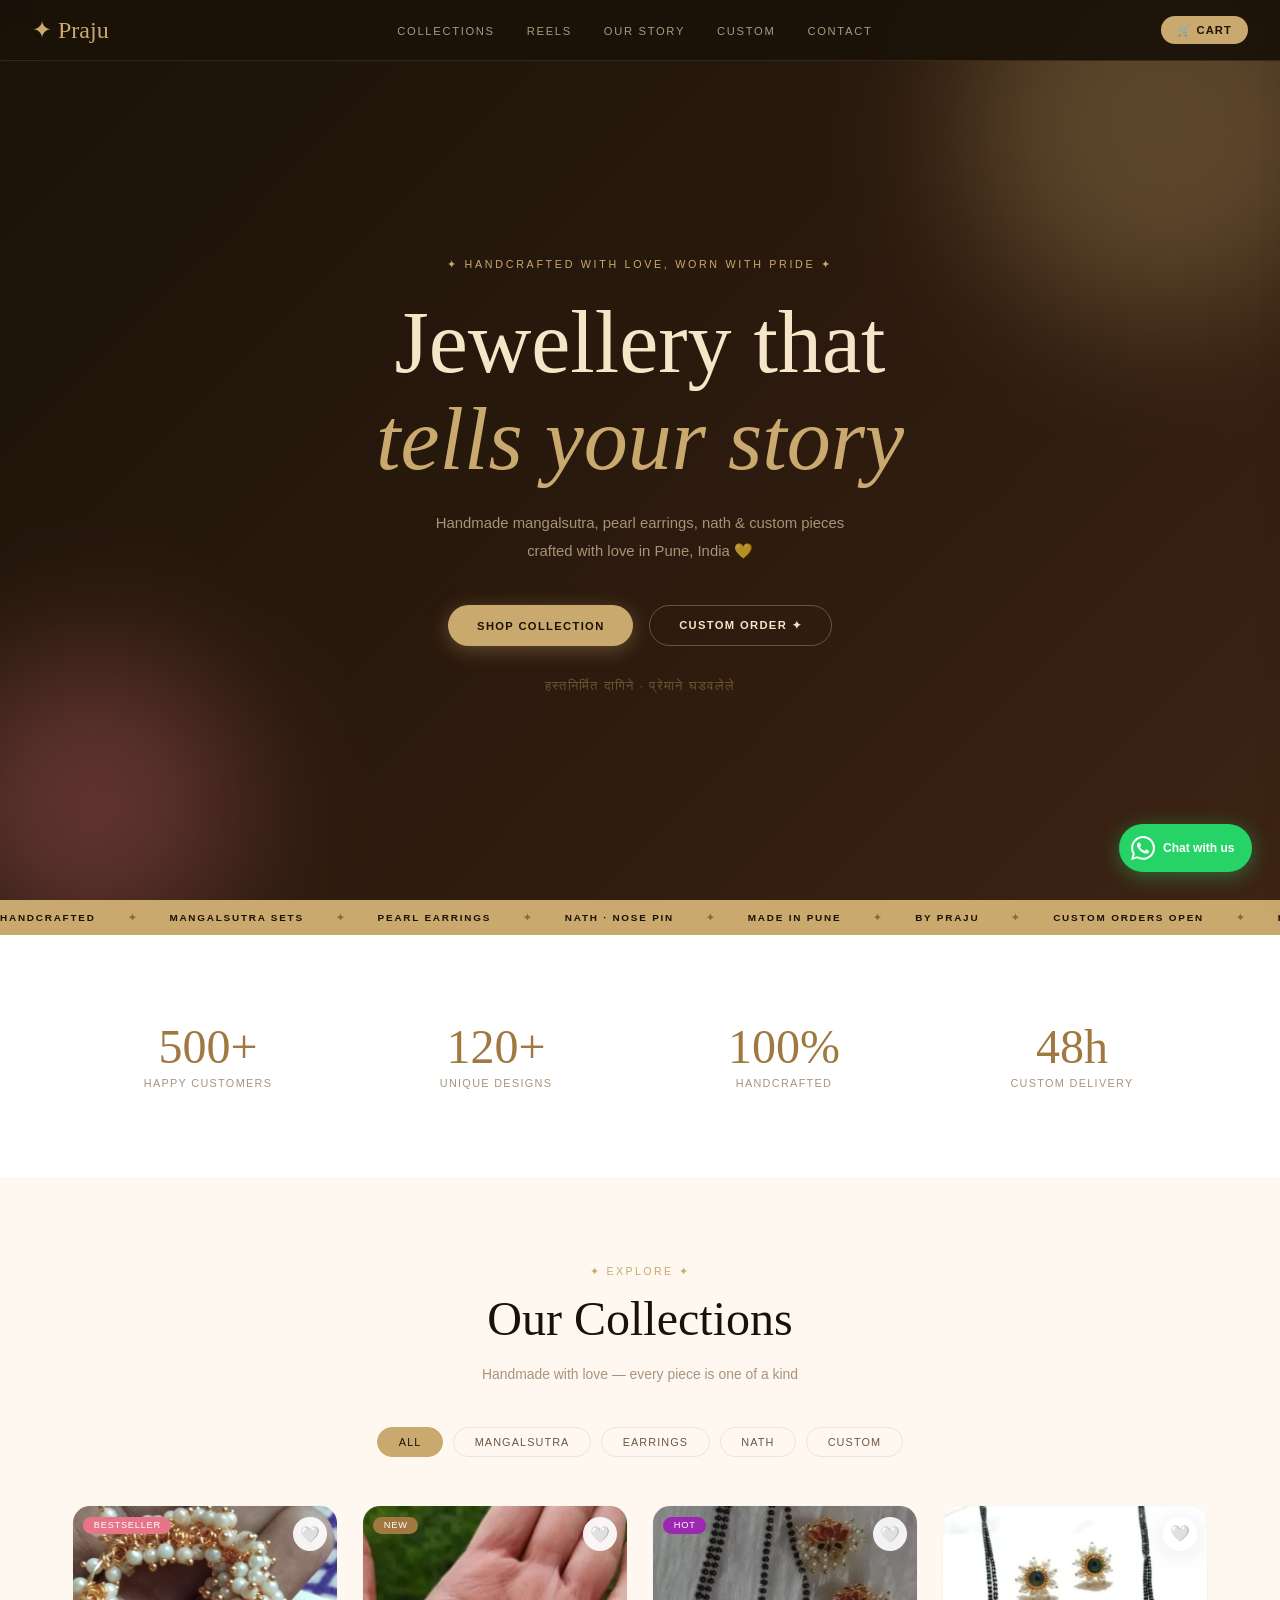
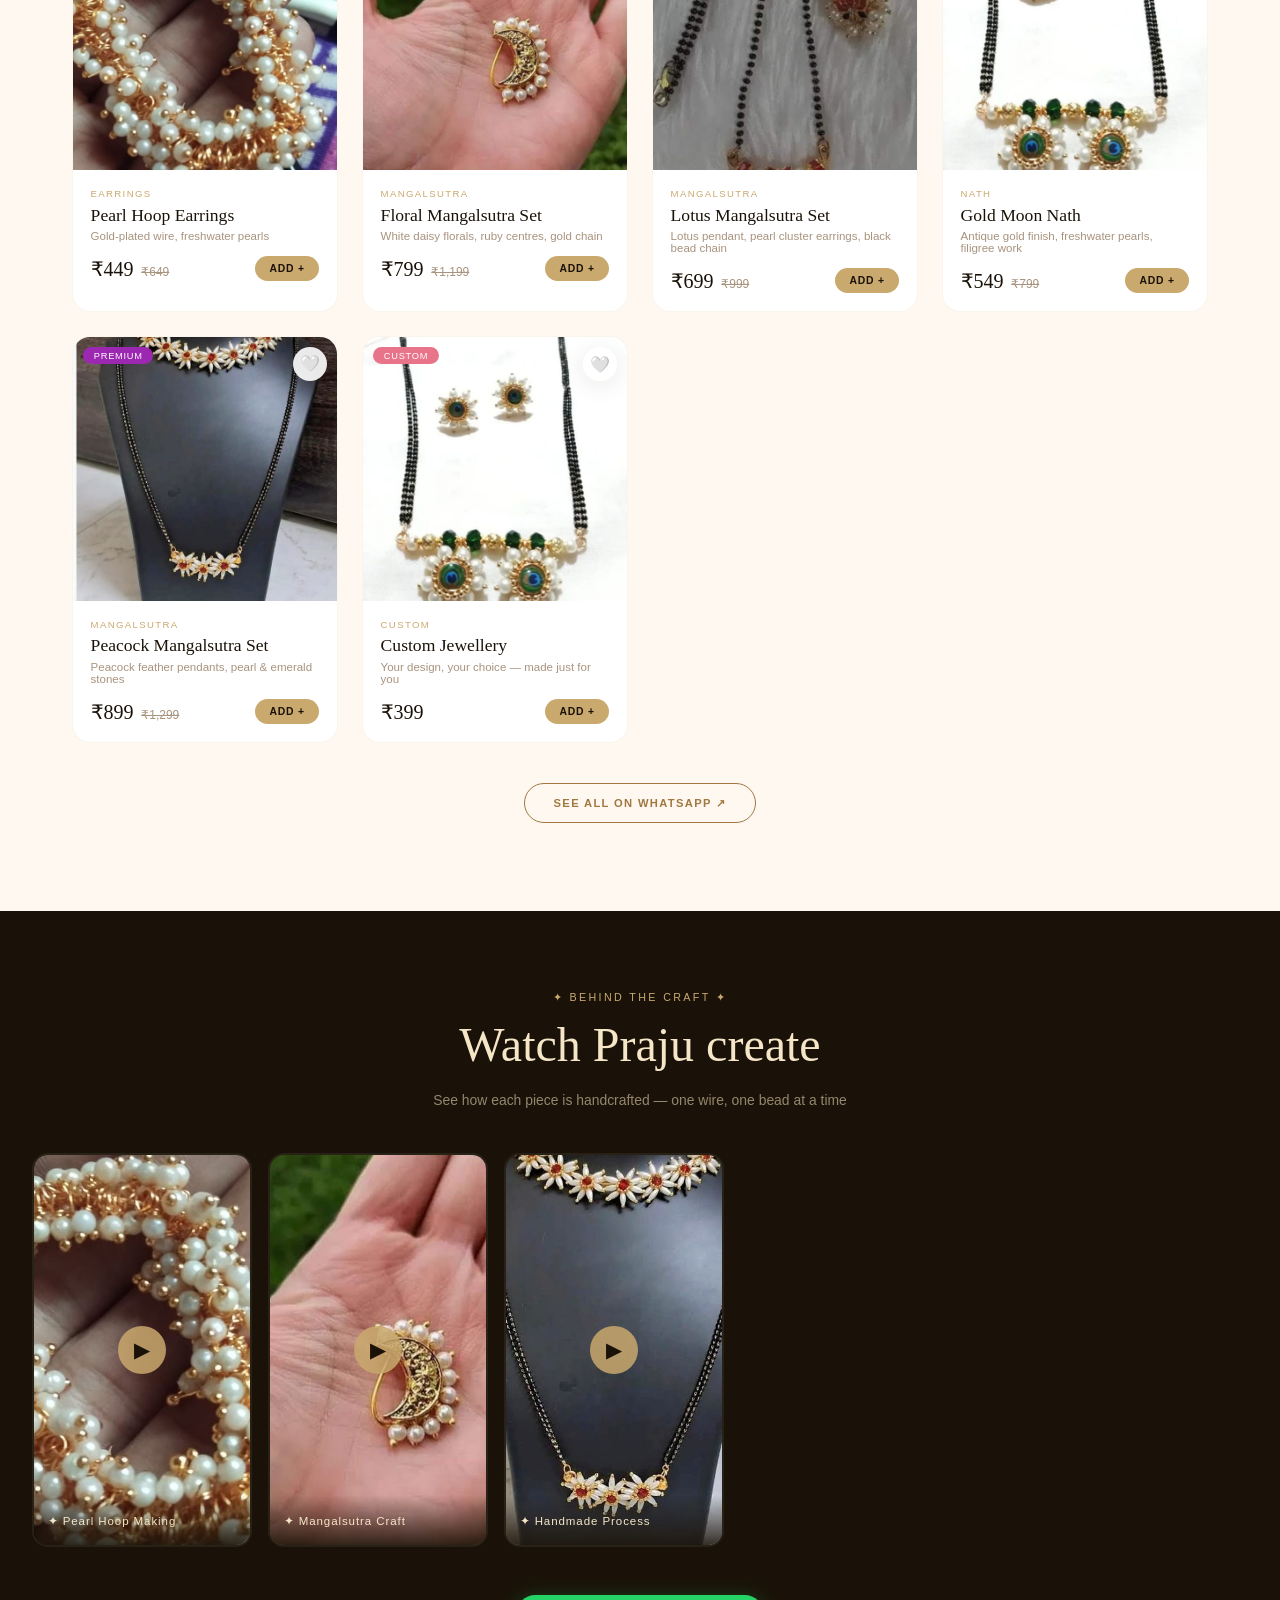
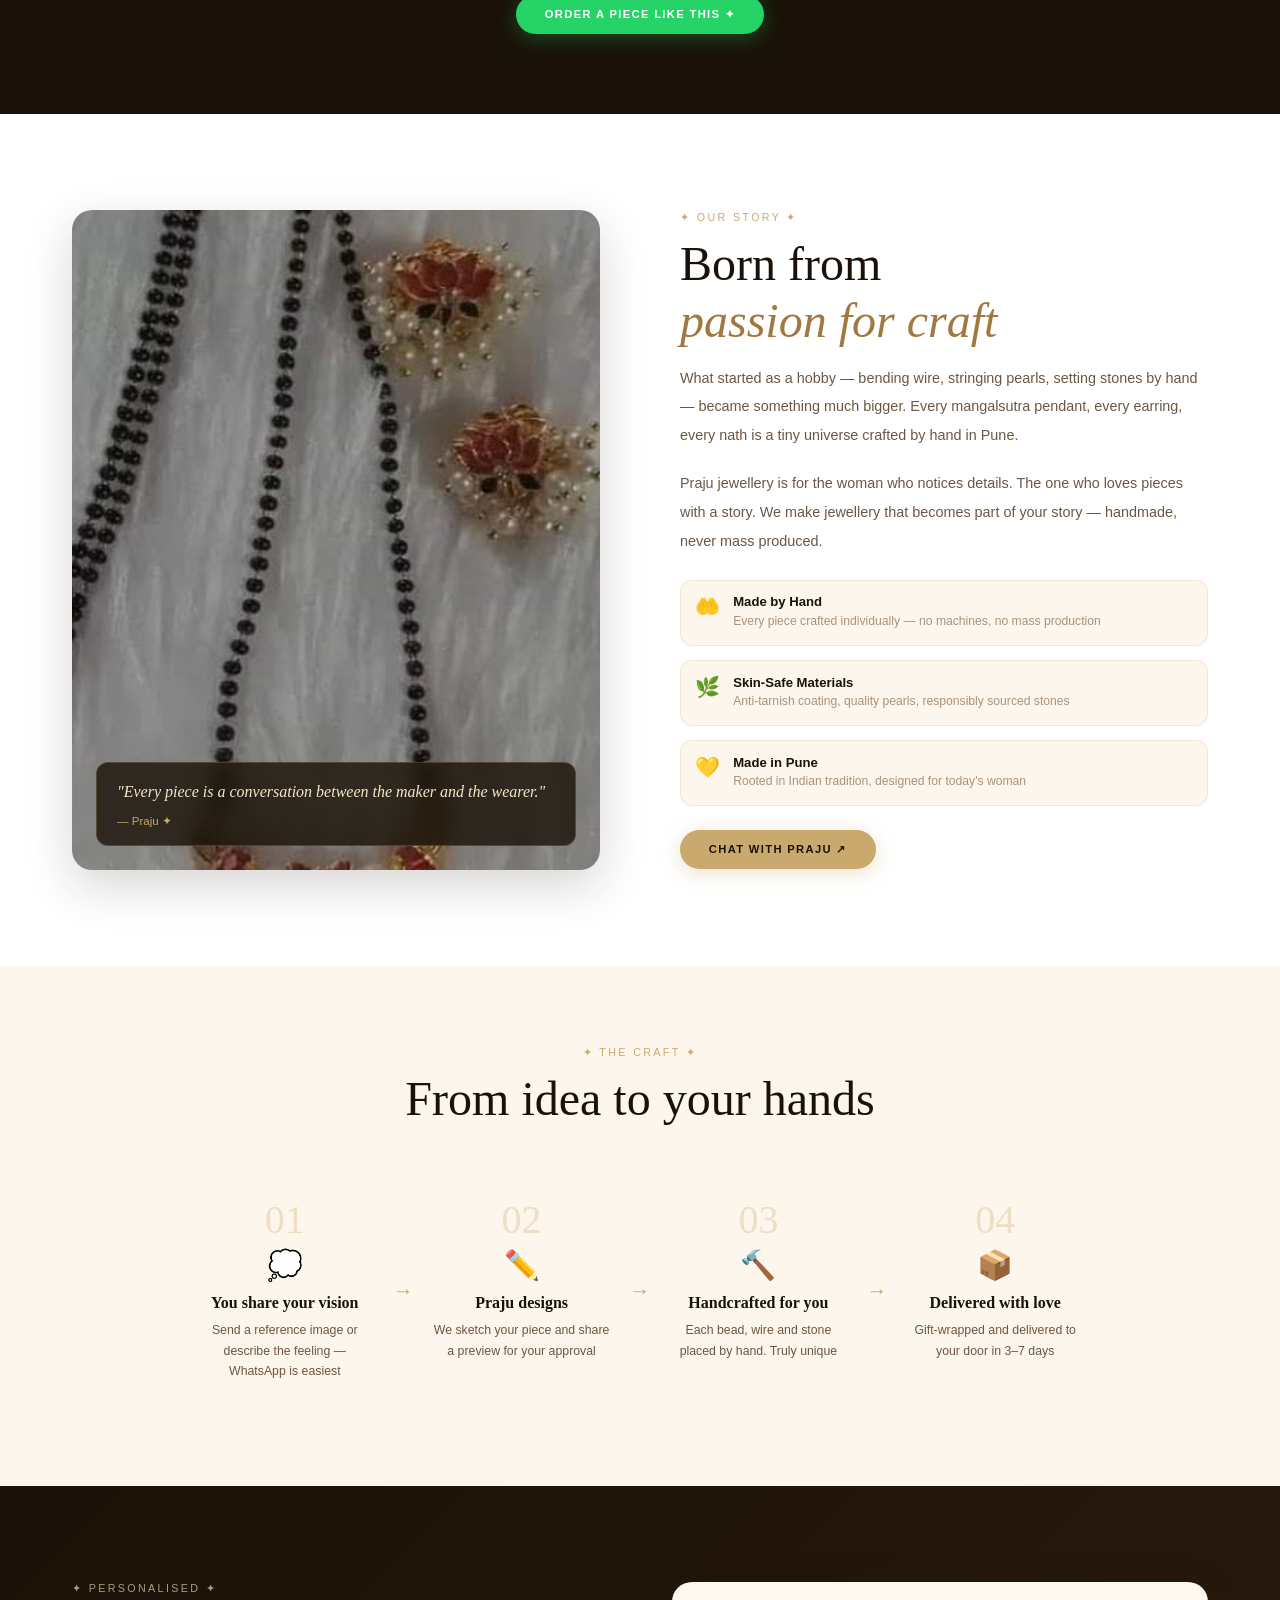
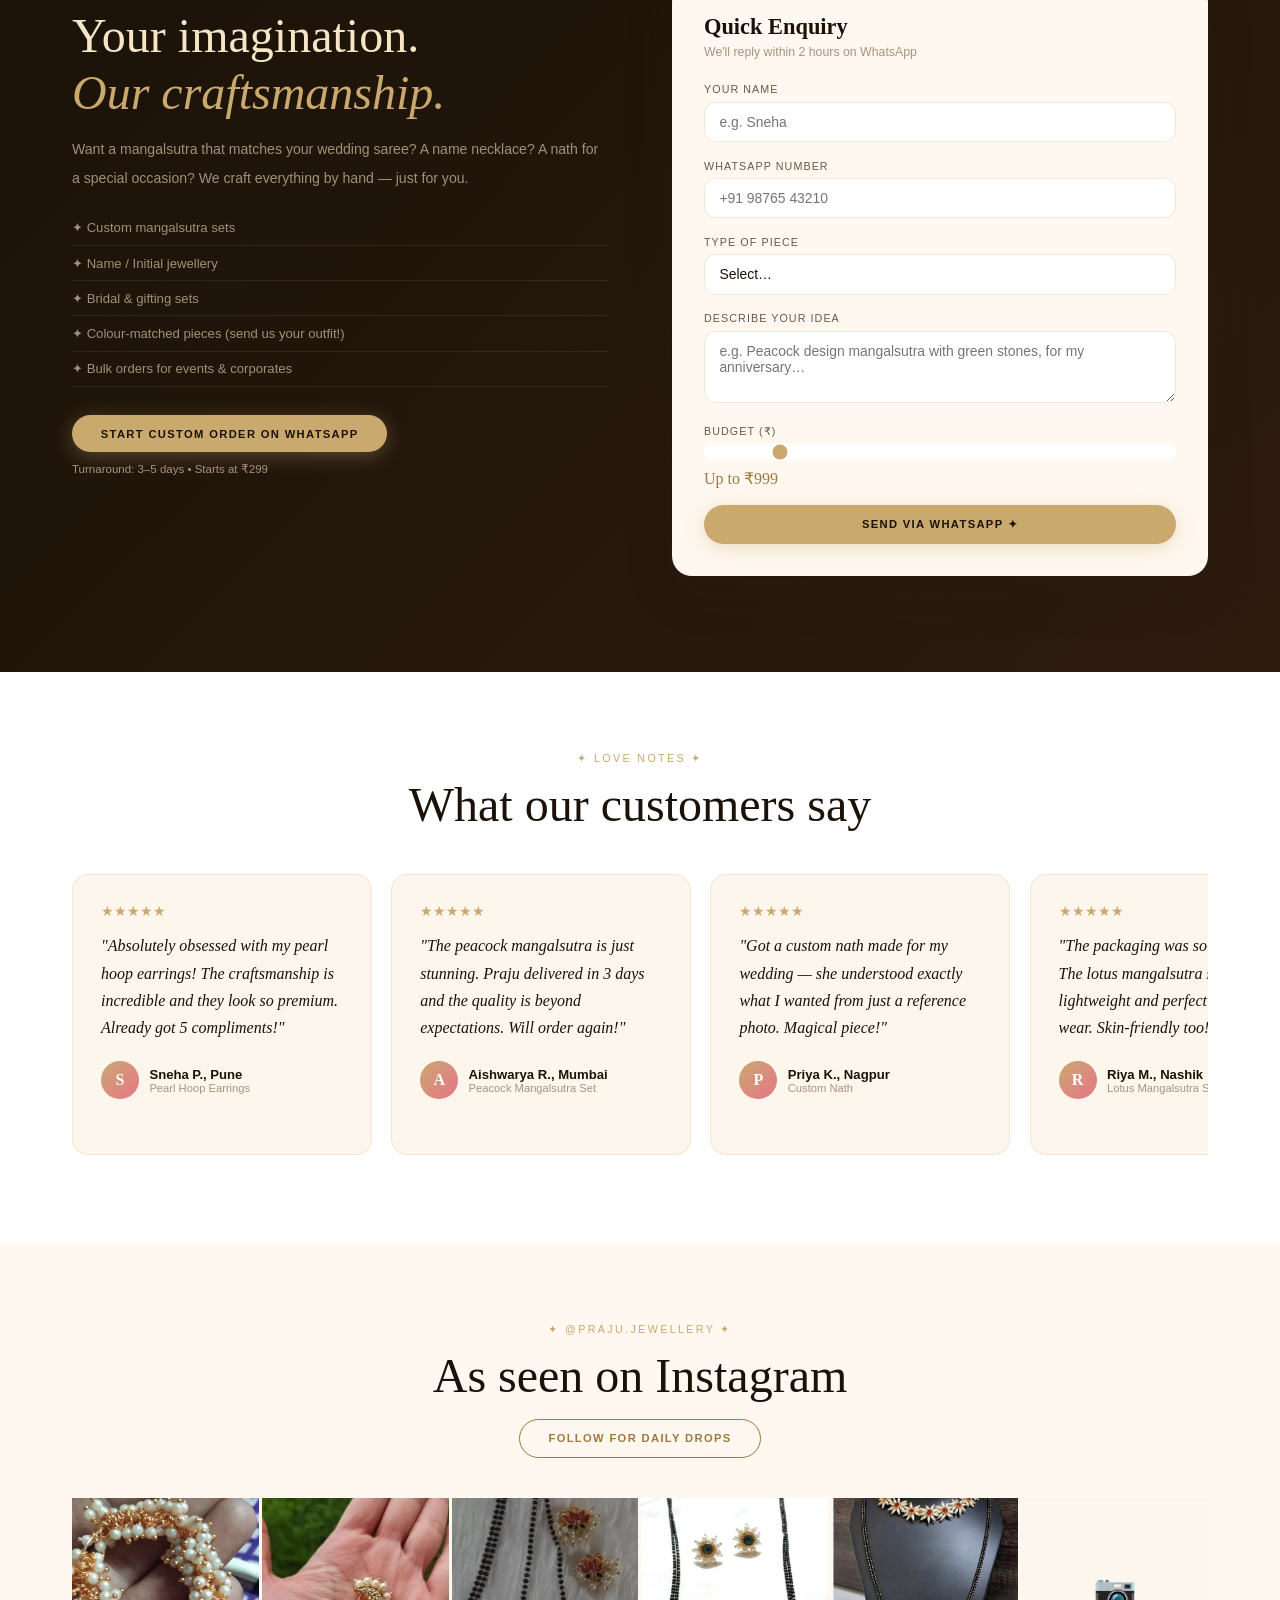
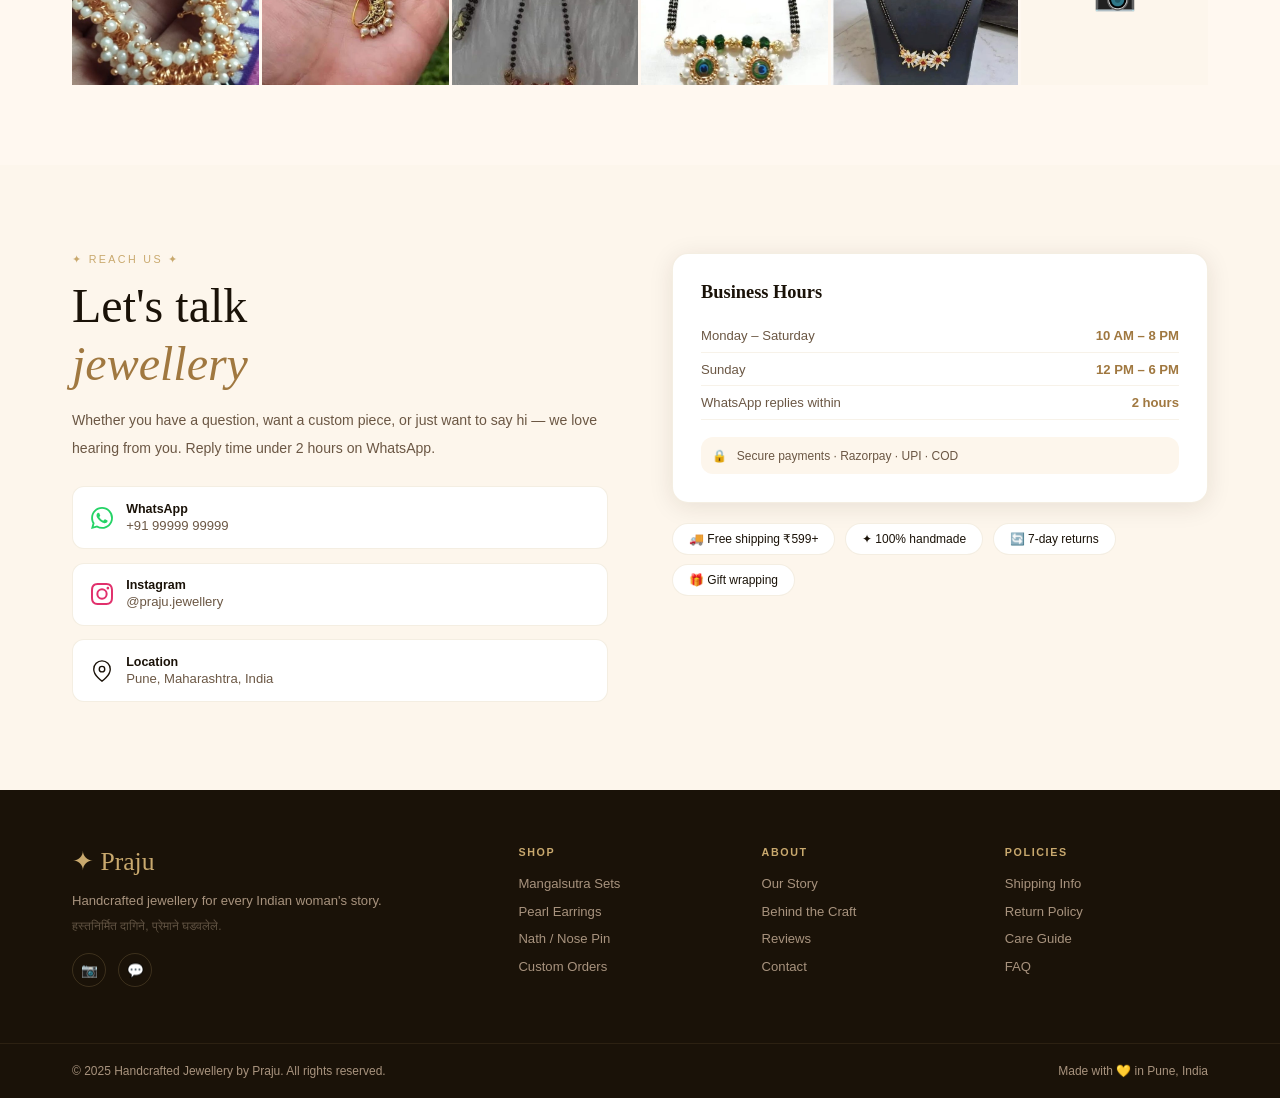
==== commit 5fddf916: "Index changed" ====
--- a/index.html
+++ b/index.html
@@ -3,50 +3,51 @@
 <head>
 <meta charset="UTF-8"/>
 <meta name="viewport" content="width=device-width, initial-scale=1.0"/>
-<meta name="description" content="Handcrafted Jewellery by Praju — Artisan earrings, necklaces, bracelets & custom pieces. Made with love in India."/>
+<meta name="description" content="Handcrafted Jewellery by Praju — Artisan mangalsutra, earrings, nath & custom pieces. Made with love in Pune, India."/>
+<meta property="og:title" content="Handcrafted Jewellery by Praju"/>
+<meta property="og:description" content="Artisan mangalsutra sets, pearl earrings, nath & custom jewellery. Shop handmade Indian jewellery."/>
+<meta property="og:image" content="images/floral-mangalsutra-set.jpg"/>
 <title>Handcrafted Jewellery by Praju ✦</title>
 <link rel="icon" href="data:image/svg+xml,<svg xmlns='http://www.w3.org/2000/svg' viewBox='0 0 100 100'><text y='.9em' font-size='90'>💛</text></svg>"/>
 <style>
-/* ── TOKENS ── */
 :root{
   --gold:#C9A96E;--gold-d:#A07840;--gold-l:#F5E6C8;--gold-p:#FDF6EC;
-  --rose:#E8748A;--rose-l:#FCE4EC;
-  --ink:#1A1208;--mid:#6B5744;--muted:#A8937E;
+  --rose:#E8748A;--ink:#1A1208;--mid:#6B5744;--muted:#A8937E;
   --cream:#FFF8F0;--white:#fff;
   --ff:'Georgia',serif;--ffs:'Segoe UI',Arial,sans-serif;
   --r:12px;--rr:999px;
-  --sh:0 4px 24px rgba(45,27,14,.1);--sh2:0 12px 48px rgba(45,27,14,.18);
+  --sh:0 4px 24px rgba(45,27,14,.1);--sh2:0 16px 48px rgba(45,27,14,.18);
 }
 *,*::before,*::after{box-sizing:border-box;margin:0;padding:0}
 html{scroll-behavior:smooth}
 body{font-family:var(--ffs);background:var(--cream);color:var(--ink);overflow-x:hidden}
 a{text-decoration:none;color:inherit}
-img{display:block;max-width:100%}
+img{display:block;max-width:100%;height:auto}
 button{border:none;background:none;font-family:inherit;cursor:pointer}
 ::selection{background:var(--gold-l)}
 
-/* ── NAV ── */
+/* NAV */
 nav{
   position:fixed;top:0;left:0;right:0;z-index:100;
   display:flex;align-items:center;justify-content:space-between;
-  padding:1rem 2rem;background:rgba(26,18,8,.92);backdrop-filter:blur(12px);
+  padding:1rem 2rem;background:rgba(26,18,8,.93);backdrop-filter:blur(14px);
   border-bottom:1px solid rgba(201,169,110,.15);
 }
 .logo{font-family:var(--ff);font-size:1.5rem;color:var(--gold);display:flex;align-items:center;gap:.4rem}
 .nav-links{display:flex;gap:2rem;list-style:none}
-.nav-links a{font-size:.72rem;letter-spacing:.15em;text-transform:uppercase;color:rgba(232,212,176,.7);transition:color .2s}
+.nav-links a{font-size:.7rem;letter-spacing:.15em;text-transform:uppercase;color:rgba(232,212,176,.7);transition:color .2s}
 .nav-links a:hover{color:var(--gold)}
-.nav-right{display:flex;align-items:center;gap:1rem}
+.nav-right{display:flex;align-items:center;gap:.75rem}
 .cart-btn{
-  position:relative;background:var(--gold);color:var(--ink);
-  border-radius:var(--rr);padding:.45rem 1rem;font-size:.72rem;
-  letter-spacing:.1em;text-transform:uppercase;font-weight:700;
-  display:flex;align-items:center;gap:.4rem;cursor:pointer;
+  background:var(--gold);color:var(--ink);border-radius:var(--rr);
+  padding:.45rem 1rem;font-size:.7rem;letter-spacing:.1em;text-transform:uppercase;
+  font-weight:700;display:flex;align-items:center;gap:.4rem;cursor:pointer;
+  transition:all .2s;
 }
 .cart-btn:hover{background:var(--gold-d);color:#fff}
 #cartCount{
   background:var(--rose);color:#fff;border-radius:50%;
-  width:18px;height:18px;font-size:.62rem;display:none;
+  width:18px;height:18px;font-size:.6rem;display:none;
   align-items:center;justify-content:center;
 }
 #cartCount.show{display:flex}
@@ -55,353 +56,338 @@
 @media(max-width:768px){
   nav{padding:.85rem 1.2rem}
   .nav-links{
-    display:none;position:fixed;top:0;right:0;width:70vw;height:100vh;
+    display:none;position:fixed;top:0;right:0;width:72vw;height:100vh;
     background:var(--ink);flex-direction:column;justify-content:center;
-    align-items:center;gap:2.5rem;
+    align-items:center;gap:2.5rem;z-index:200;
   }
   .nav-links.open{display:flex}
   .nav-links a{color:var(--gold-l);font-size:.85rem}
   .burger{display:flex}
 }
 
-/* ── HERO ── */
+/* HERO */
 .hero{
   min-height:100vh;display:flex;align-items:center;justify-content:center;
   background:linear-gradient(135deg,#1A1208 0%,#2D1B0E 60%,#3D2415 100%);
   position:relative;overflow:hidden;padding:6rem 1.5rem 3rem;text-align:center;
 }
-.hero-orb{
-  position:absolute;border-radius:50%;filter:blur(70px);opacity:.3;
-  pointer-events:none;
-}
-.hero-orb-1{width:400px;height:400px;background:var(--gold);top:-80px;right:-80px;animation:float 8s ease-in-out infinite}
-.hero-orb-2{width:300px;height:300px;background:var(--rose);bottom:-50px;left:-60px;animation:float 10s ease-in-out infinite reverse}
-@keyframes float{0%,100%{transform:translateY(0)}50%{transform:translateY(-20px)}}
+.orb{position:absolute;border-radius:50%;filter:blur(70px);opacity:.3;pointer-events:none}
+.orb1{width:400px;height:400px;background:var(--gold);top:-80px;right:-80px;animation:flt 8s ease-in-out infinite}
+.orb2{width:300px;height:300px;background:var(--rose);bottom:-50px;left:-60px;animation:flt 10s ease-in-out infinite reverse}
+@keyframes flt{0%,100%{transform:translateY(0)}50%{transform:translateY(-20px)}}
 .hero-content{position:relative;z-index:2;max-width:720px;margin:0 auto}
-.hero-tag{
-  display:inline-block;font-size:.68rem;letter-spacing:.25em;text-transform:uppercase;
-  color:var(--gold);margin-bottom:1.5rem;
-}
-.hero h1{
-  font-family:var(--ff);font-size:clamp(2.8rem,9vw,5.5rem);font-weight:400;
-  color:var(--gold-l);line-height:1.1;margin-bottom:1.25rem;
-}
+.hero-tag{display:inline-block;font-size:.67rem;letter-spacing:.25em;text-transform:uppercase;color:var(--gold);margin-bottom:1.5rem}
+.hero h1{font-family:var(--ff);font-size:clamp(2.8rem,9vw,5.5rem);font-weight:400;color:var(--gold-l);line-height:1.1;margin-bottom:1.25rem}
 .hero h1 em{font-style:italic;color:var(--gold)}
-.hero p{
-  color:rgba(232,212,176,.65);font-size:.95rem;line-height:1.9;
-  margin-bottom:2.5rem;letter-spacing:.03em;
-}
+.hero-sub{color:rgba(232,212,176,.65);font-size:.93rem;line-height:1.9;margin-bottom:2.5rem}
 .hero-btns{display:flex;gap:1rem;justify-content:center;flex-wrap:wrap}
-.hero-marathi{
-  margin-top:2rem;font-size:.85rem;
-  color:rgba(201,169,110,.4);letter-spacing:.1em;
-}
-.float-pill{
-  position:absolute;background:rgba(255,255,255,.07);backdrop-filter:blur(10px);
-  border:1px solid rgba(201,169,110,.2);border-radius:var(--rr);
-  padding:.6rem 1.1rem;color:var(--gold-l);font-size:.75rem;
-  display:flex;align-items:center;gap:.5rem;
-}
-.float-pill-dot{width:7px;height:7px;border-radius:50%;animation:pulse 2s ease-in-out infinite}
-@keyframes pulse{0%,100%{transform:scale(1);opacity:1}50%{transform:scale(1.5);opacity:.5}}
-.fp1{top:22%;left:3%;animation:floatc 7s ease-in-out infinite}
-.fp2{bottom:22%;right:3%;animation:floatc 9s ease-in-out infinite reverse}
-@keyframes floatc{0%,100%{transform:translateY(0)}50%{transform:translateY(-10px)}}
-@media(max-width:600px){.float-pill{display:none}}
-
-/* ── MARQUEE ── */
+.hero-mr{margin-top:2rem;font-size:.82rem;color:rgba(201,169,110,.4);letter-spacing:.1em}
+
+/* MARQUEE */
 .marquee{overflow:hidden;background:var(--gold);padding:.75rem 0}
-.marquee-inner{
-  display:flex;gap:2rem;white-space:nowrap;
-  animation:marquee 22s linear infinite;
-}
+.marquee-inner{display:flex;gap:2rem;white-space:nowrap;animation:mq 22s linear infinite}
 .marquee-inner span{font-size:.62rem;letter-spacing:.18em;color:var(--ink);font-weight:700}
-.marquee-dot{opacity:.4}
-@keyframes marquee{from{transform:translateX(0)}to{transform:translateX(-50%)}}
-
-/* ── BUTTONS ── */
+.md{opacity:.4}
+@keyframes mq{from{transform:translateX(0)}to{transform:translateX(-50%)}}
+
+/* BUTTONS */
 .btn{
   display:inline-flex;align-items:center;gap:.4rem;
   padding:.8rem 1.8rem;border-radius:var(--rr);
-  font-size:.72rem;letter-spacing:.12em;text-transform:uppercase;font-weight:700;
-  transition:all .25s ease;white-space:nowrap;cursor:pointer;
-}
-.btn-gold{background:var(--gold);color:var(--ink);box-shadow:0 4px 20px rgba(201,169,110,.35)}
-.btn-gold:hover{background:var(--gold-d);color:#fff;transform:translateY(-2px)}
-.btn-ghost{background:transparent;color:var(--gold-l);border:1px solid rgba(201,169,110,.4)}
-.btn-ghost:hover{background:rgba(201,169,110,.1);border-color:var(--gold)}
-.btn-outline{border:1px solid var(--gold-d);color:var(--gold-d)}
-.btn-outline:hover{background:var(--gold-d);color:#fff}
-.btn-wa{background:#25D366;color:#fff;box-shadow:0 4px 20px rgba(37,211,102,.35)}
-.btn-wa:hover{background:#1EBE58;transform:translateY(-2px)}
-.btn-full{width:100%;justify-content:center}
-
-/* ── SECTION HEADER ── */
-.sec{padding:5rem 0}
-.container{max-width:1200px;margin:0 auto;padding:0 2rem}
-@media(max-width:600px){.container{padding:0 1.1rem}}
-.sec-eyebrow{font-size:.68rem;letter-spacing:.22em;text-transform:uppercase;color:var(--gold);margin-bottom:.7rem;display:block}
-.sec-title{font-family:var(--ff);font-size:clamp(2rem,5vw,3rem);font-weight:400;color:var(--ink);line-height:1.2;margin-bottom:.9rem}
-.sec-title em{font-style:italic;color:var(--gold-d)}
-.sec-sub{color:var(--muted);font-size:.88rem;line-height:1.9;max-width:480px}
-.text-center{text-align:center}
-.text-center .sec-sub{margin:0 auto}
-
-/* ── STATS ── */
+  font-size:.7rem;letter-spacing:.12em;text-transform:uppercase;
+  font-weight:700;transition:all .25s;cursor:pointer;white-space:nowrap;
+}
+.bg{background:var(--gold);color:var(--ink);box-shadow:0 4px 20px rgba(201,169,110,.35)}
+.bg:hover{background:var(--gold-d);color:#fff;transform:translateY(-2px)}
+.bgh{background:transparent;color:var(--gold-l);border:1px solid rgba(201,169,110,.4)}
+.bgh:hover{background:rgba(201,169,110,.1)}
+.bo{border:1px solid var(--gold-d);color:var(--gold-d)}
+.bo:hover{background:var(--gold-d);color:#fff}
+.bwa{background:#25D366;color:#fff;box-shadow:0 4px 20px rgba(37,211,102,.3)}
+.bwa:hover{background:#1EBE58;transform:translateY(-2px)}
+.bfull{width:100%;justify-content:center}
+
+/* LAYOUT */
+.sec{padding:5.5rem 0}
+.cnt{max-width:1200px;margin:0 auto;padding:0 2rem}
+@media(max-width:600px){.cnt{padding:0 1.1rem}}
+.eyebrow{font-size:.67rem;letter-spacing:.22em;text-transform:uppercase;color:var(--gold);margin-bottom:.7rem;display:block}
+.ttl{font-family:var(--ff);font-size:clamp(2rem,5vw,3rem);font-weight:400;color:var(--ink);line-height:1.2;margin-bottom:.85rem}
+.ttl em{font-style:italic;color:var(--gold-d)}
+.sub{color:var(--muted);font-size:.87rem;line-height:1.9;max-width:480px}
+.tc{text-align:center}.tc .sub{margin:0 auto}
+
+/* STATS */
 .stats{background:var(--white);padding:4rem 0}
-.stats-grid{display:grid;grid-template-columns:repeat(4,1fr);gap:1rem;text-align:center}
+.stats-g{display:grid;grid-template-columns:repeat(4,1fr);gap:1rem;text-align:center}
 .stat{padding:1.5rem}
-.stat-num{font-family:var(--ff);font-size:3rem;color:var(--gold-d);line-height:1}
-.stat-label{font-size:.7rem;letter-spacing:.12em;text-transform:uppercase;color:var(--muted);margin-top:.4rem}
-@media(max-width:600px){.stats-grid{grid-template-columns:repeat(2,1fr)}}
-
-/* ── PRODUCTS ── */
-.products{padding:5.5rem 0;background:var(--cream)}
-.filter-tabs{display:flex;gap:.6rem;flex-wrap:wrap;justify-content:center;margin-bottom:3rem}
-.ftab{
-  padding:.55rem 1.3rem;border-radius:var(--rr);border:1px solid rgba(201,169,110,.25);
-  font-size:.7rem;letter-spacing:.1em;text-transform:uppercase;color:var(--mid);
-  transition:all .2s ease;cursor:pointer;
-}
-.ftab:hover,.ftab.active{background:var(--gold);color:var(--ink);border-color:var(--gold)}
-.grid{display:grid;grid-template-columns:repeat(auto-fill,minmax(240px,1fr));gap:1.25rem}
-.card{
-  background:var(--white);border-radius:16px;overflow:hidden;
+.sn{font-family:var(--ff);font-size:3rem;color:var(--gold-d);line-height:1}
+.sl{font-size:.68rem;letter-spacing:.12em;text-transform:uppercase;color:var(--muted);margin-top:.4rem}
+@media(max-width:600px){.stats-g{grid-template-columns:repeat(2,1fr)}}
+
+/* FILTER TABS */
+.ftabs{display:flex;gap:.6rem;flex-wrap:wrap;justify-content:center;margin-bottom:3rem}
+.ft{
+  padding:.5rem 1.3rem;border-radius:var(--rr);border:1px solid rgba(201,169,110,.25);
+  font-size:.68rem;letter-spacing:.1em;text-transform:uppercase;color:var(--mid);
+  transition:all .2s;cursor:pointer;
+}
+.ft:hover,.ft.on{background:var(--gold);color:var(--ink);border-color:var(--gold)}
+
+/* PRODUCT GRID */
+.pgrid{display:grid;grid-template-columns:repeat(auto-fill,minmax(250px,1fr));gap:1.5rem;margin-bottom:2.5rem}
+.pcard{
+  background:var(--white);border-radius:18px;overflow:hidden;
   border:1px solid rgba(201,169,110,.12);
-  transition:transform .3s ease,box-shadow .3s ease;
-}
-.card:hover{transform:translateY(-5px);box-shadow:var(--sh2)}
-.card-img{
-  aspect-ratio:1;background:var(--gold-p);display:flex;
-  align-items:center;justify-content:center;font-size:3.5rem;
-  position:relative;overflow:hidden;transition:transform .3s ease;
-}
-.card:hover .card-img{transform:scale(1.04)}
-.card-badge{
-  position:absolute;top:.6rem;left:.6rem;
+  transition:transform .3s,box-shadow .3s;
+}
+.pcard:hover{transform:translateY(-6px);box-shadow:var(--sh2)}
+.pcard-img{position:relative;aspect-ratio:1;overflow:hidden;background:var(--gold-p)}
+.pcard-img img{
+  width:100%;height:100%;object-fit:cover;
+  transition:transform .4s ease;
+}
+.pcard:hover .pcard-img img{transform:scale(1.06)}
+.pbadge{
+  position:absolute;top:.65rem;left:.65rem;
   background:var(--rose);color:#fff;
-  font-size:.58rem;letter-spacing:.1em;text-transform:uppercase;
-  padding:.22rem .6rem;border-radius:var(--rr);
-}
-.badge-new{background:var(--gold-d)}
-.card-body{padding:1.1rem}
-.card-cat{font-size:.6rem;letter-spacing:.15em;text-transform:uppercase;color:var(--gold);margin-bottom:.3rem}
-.card-name{font-family:var(--ff);font-size:1.1rem;color:var(--ink);margin-bottom:.25rem;line-height:1.35}
-.card-mat{font-size:.72rem;color:var(--muted);margin-bottom:.85rem}
-.card-footer{display:flex;align-items:center;justify-content:space-between;gap:.5rem}
-.card-price{font-family:var(--ff);font-size:1.25rem;color:var(--ink)}
-.card-compare{font-size:.75rem;color:var(--muted);text-decoration:line-through;margin-left:.2rem}
-.add-btn{
+  font-size:.58rem;letter-spacing:.08em;text-transform:uppercase;
+  padding:.22rem .65rem;border-radius:var(--rr);
+}
+.pb-new{background:var(--gold-d)}
+.pb-hot{background:#9C27B0}
+.pwish{
+  position:absolute;top:.65rem;right:.65rem;
+  width:34px;height:34px;border-radius:50%;
+  background:rgba(255,255,255,.9);backdrop-filter:blur(6px);
+  display:flex;align-items:center;justify-content:center;font-size:1rem;
+  transition:all .2s;cursor:pointer;box-shadow:var(--sh);
+}
+.pwish:hover{background:var(--rose);transform:scale(1.1)}
+.pbody{padding:1.1rem}
+.pcat{font-size:.6rem;letter-spacing:.14em;text-transform:uppercase;color:var(--gold);margin-bottom:.3rem}
+.pname{font-family:var(--ff);font-size:1.1rem;color:var(--ink);margin-bottom:.25rem;line-height:1.3}
+.pmat{font-size:.72rem;color:var(--muted);margin-bottom:.85rem}
+.pfoot{display:flex;align-items:center;justify-content:space-between;gap:.5rem}
+.pprice{font-family:var(--ff);font-size:1.25rem;color:var(--ink)}
+.pcmp{font-size:.75rem;color:var(--muted);text-decoration:line-through;margin-left:.2rem}
+.padd{
   background:var(--gold);color:var(--ink);border-radius:var(--rr);
-  padding:.45rem .9rem;font-size:.65rem;letter-spacing:.08em;
-  text-transform:uppercase;font-weight:700;transition:all .2s;cursor:pointer;
-}
-.add-btn:hover{background:var(--gold-d);color:#fff}
-.products-more{text-align:center;margin-top:2.5rem}
-
-/* ── STORY ── */
+  padding:.45rem .9rem;font-size:.65rem;letter-spacing:.08em;text-transform:uppercase;
+  font-weight:700;transition:all .2s;cursor:pointer;
+}
+.padd:hover{background:var(--gold-d);color:#fff}
+
+/* VIDEO REELS SECTION */
+.reels{padding:5rem 0;background:var(--ink)}
+.reels-track{
+  display:flex;gap:1rem;overflow-x:auto;scroll-snap-type:x mandatory;
+  scrollbar-width:none;padding:0 2rem 1rem;
+}
+.reels-track::-webkit-scrollbar{display:none}
+.reel-card{
+  flex-shrink:0;width:220px;scroll-snap-align:start;
+  border-radius:16px;overflow:hidden;position:relative;background:#000;
+  border:2px solid rgba(201,169,110,.2);
+}
+.reel-card video{
+  width:100%;height:390px;object-fit:cover;display:block;
+}
+.reel-overlay{
+  position:absolute;bottom:0;left:0;right:0;
+  padding:1rem .85rem;
+  background:linear-gradient(to top,rgba(26,18,8,.85) 0%,transparent 100%);
+}
+.reel-label{font-size:.72rem;color:var(--gold-l);letter-spacing:.08em}
+.reel-play{
+  position:absolute;top:50%;left:50%;transform:translate(-50%,-50%);
+  width:48px;height:48px;border-radius:50%;
+  background:rgba(201,169,110,.85);display:flex;align-items:center;justify-content:center;
+  font-size:1.3rem;cursor:pointer;transition:all .2s;
+}
+.reel-play:hover{background:var(--gold);transform:translate(-50%,-50%) scale(1.1)}
+.reel-card.playing .reel-play{display:none}
+
+/* STORY */
 .story{padding:6rem 0;background:var(--white)}
-.story-grid{display:grid;grid-template-columns:1fr 1fr;gap:5rem;align-items:center}
-.story-visual{
-  aspect-ratio:4/5;border-radius:20px;
-  background:linear-gradient(135deg,#E8D4B0 0%,var(--gold) 50%,var(--gold-d) 100%);
-  display:flex;align-items:center;justify-content:center;text-align:center;
-  padding:2.5rem;
-}
-.story-quote{font-family:var(--ff);font-size:1.3rem;color:var(--ink);line-height:1.7;font-style:italic;margin-bottom:.75rem}
-.story-author{font-size:.8rem;color:rgba(26,18,8,.6)}
-.story-body{color:var(--mid);line-height:2;font-size:.9rem;margin-bottom:1.25rem}
-.pillars{display:flex;flex-direction:column;gap:1rem;margin:1.5rem 0}
+.story-g{display:grid;grid-template-columns:1fr 1fr;gap:5rem;align-items:center}
+.story-img{
+  aspect-ratio:4/5;border-radius:20px;overflow:hidden;
+  position:relative;box-shadow:var(--sh2);
+}
+.story-img img{width:100%;height:100%;object-fit:cover}
+.story-badge{
+  position:absolute;bottom:1.5rem;left:1.5rem;right:1.5rem;
+  background:rgba(26,18,8,.8);backdrop-filter:blur(8px);
+  border-radius:var(--r);padding:1rem 1.25rem;
+  border:1px solid rgba(201,169,110,.25);
+}
+.story-quote{font-family:var(--ff);font-size:1rem;color:var(--gold-l);font-style:italic;line-height:1.6;margin-bottom:.4rem}
+.story-author{font-size:.72rem;color:var(--gold)}
+.story-body{color:var(--mid);line-height:2;font-size:.9rem;margin-bottom:1.2rem}
+.pillars{display:flex;flex-direction:column;gap:.9rem;margin:1.5rem 0}
 .pillar{
-  display:flex;align-items:flex-start;gap:.9rem;
-  padding:.9rem;border-radius:var(--r);
-  background:var(--gold-p);border:1px solid rgba(201,169,110,.2);
-}
-.pillar-icon{font-size:1.3rem;flex-shrink:0}
+  display:flex;align-items:flex-start;gap:.85rem;padding:.85rem;
+  border-radius:var(--r);background:var(--gold-p);border:1px solid rgba(201,169,110,.2);
+}
+.pli{font-size:1.25rem;flex-shrink:0}
 .pillar strong{display:block;font-size:.82rem;color:var(--ink);margin-bottom:.15rem}
 .pillar p{font-size:.76rem;color:var(--muted);line-height:1.6}
-@media(max-width:900px){.story-grid{grid-template-columns:1fr;gap:2.5rem}}
-
-/* ── PROCESS ── */
+@media(max-width:900px){.story-g{grid-template-columns:1fr;gap:2.5rem}}
+
+/* PROCESS */
 .process{padding:5rem 0;background:var(--gold-p)}
 .steps{display:flex;align-items:flex-start;gap:.5rem;flex-wrap:wrap;justify-content:center}
-.step{flex:1;min-width:160px;max-width:200px;text-align:center;padding:1.5rem .8rem}
-.step-num{font-family:var(--ff);font-size:2.5rem;color:rgba(201,169,110,.3);line-height:1;margin-bottom:.5rem}
-.step-icon{font-size:1.8rem;margin-bottom:.75rem}
-.step h3{font-family:var(--ff);font-size:1.05rem;color:var(--ink);margin-bottom:.5rem;font-weight:600}
-.step p{font-size:.78rem;color:var(--mid);line-height:1.7}
-.step-arrow{font-size:1.3rem;color:var(--gold);align-self:center;padding:0 .25rem}
-@media(max-width:700px){.step-arrow{display:none}}
-
-/* ── CUSTOM ── */
-.custom-sec{
-  padding:6rem 0;
-  background:linear-gradient(135deg,#1A1208 0%,#2D1B0E 100%);
-}
-.custom-grid{display:grid;grid-template-columns:1fr 1fr;gap:4rem;align-items:start}
-.custom-eyebrow{color:rgba(232,212,176,.7) !important}
-.custom-title{color:var(--gold-l)}
-.custom-title em{color:var(--gold)}
-.custom-body{color:rgba(232,212,176,.65);line-height:2;font-size:.88rem;margin-bottom:1.25rem}
-.custom-list{list-style:none;margin-bottom:1.75rem}
-.custom-list li{
-  color:rgba(232,212,176,.65);font-size:.82rem;
-  padding:.6rem 0;border-bottom:1px solid rgba(201,169,110,.1);
-}
-.custom-note{font-size:.72rem;color:var(--muted);margin-top:.6rem}
-.form-card{background:var(--cream);border-radius:20px;padding:2rem;box-shadow:var(--sh2)}
-.form-card h3{font-family:var(--ff);font-size:1.4rem;color:var(--ink);margin-bottom:.3rem}
-.form-card p{font-size:.78rem;color:var(--muted);margin-bottom:1.5rem}
+.step{flex:1;min-width:160px;max-width:200px;text-align:center;padding:1.5rem .75rem}
+.snum{font-family:var(--ff);font-size:2.5rem;color:rgba(201,169,110,.3);line-height:1;margin-bottom:.5rem}
+.sico{font-size:1.8rem;margin-bottom:.75rem}
+.step h3{font-family:var(--ff);font-size:1rem;color:var(--ink);margin-bottom:.5rem}
+.step p{font-size:.77rem;color:var(--mid);line-height:1.7}
+.sarr{font-size:1.3rem;color:var(--gold);align-self:center}
+@media(max-width:700px){.sarr{display:none}}
+
+/* CUSTOM */
+.custom{padding:6rem 0;background:linear-gradient(135deg,#1A1208 0%,#2D1B0E 100%)}
+.custom-g{display:grid;grid-template-columns:1fr 1fr;gap:4rem;align-items:start}
+.cey{color:rgba(232,212,176,.7)!important}
+.cttl{color:var(--gold-l)}.cttl em{color:var(--gold)}
+.cbody{color:rgba(232,212,176,.65);line-height:2;font-size:.88rem;margin-bottom:1.2rem}
+.clist{list-style:none;margin-bottom:1.75rem}
+.clist li{color:rgba(232,212,176,.65);font-size:.82rem;padding:.6rem 0;border-bottom:1px solid rgba(201,169,110,.1)}
+.cnote{font-size:.72rem;color:var(--muted);margin-top:.6rem}
+.fcard{background:var(--cream);border-radius:20px;padding:2rem;box-shadow:var(--sh2)}
+.fcard h3{font-family:var(--ff);font-size:1.4rem;color:var(--ink);margin-bottom:.3rem}
+.fcard p{font-size:.77rem;color:var(--muted);margin-bottom:1.5rem}
 .fg{margin-bottom:1.1rem}
-.fg label{display:block;font-size:.68rem;letter-spacing:.1em;text-transform:uppercase;color:var(--mid);margin-bottom:.4rem}
+.fg label{display:block;font-size:.67rem;letter-spacing:.1em;text-transform:uppercase;color:var(--mid);margin-bottom:.4rem}
 .fg input,.fg textarea,.fg select{
   width:100%;padding:.7rem .9rem;border:1px solid rgba(201,169,110,.25);
-  border-radius:var(--r);background:var(--white);color:var(--ink);font-size:.88rem;
+  border-radius:var(--r);background:var(--white);color:var(--ink);font-size:.87rem;
   outline:none;font-family:inherit;transition:border-color .2s;appearance:none;
 }
 .fg input:focus,.fg textarea:focus,.fg select:focus{border-color:var(--gold)}
-.fg input[type="range"]{padding:0;border:none;accent-color:var(--gold)}
-.budget-val{font-family:var(--ff);font-size:1.05rem;color:var(--gold-d);margin-top:.3rem}
-@media(max-width:900px){.custom-grid{grid-template-columns:1fr;gap:2.5rem}}
-
-/* ── REVIEWS ── */
+.fg input[type=range]{padding:0;border:none;accent-color:var(--gold)}
+.bval{font-family:var(--ff);font-size:1rem;color:var(--gold-d);margin-top:.3rem}
+@media(max-width:900px){.custom-g{grid-template-columns:1fr;gap:2.5rem}}
+
+/* REVIEWS */
 .reviews{padding:5rem 0;background:var(--white)}
-.reviews-track{
-  display:flex;gap:1.2rem;overflow-x:auto;scroll-snap-type:x mandatory;
-  scrollbar-width:none;padding-bottom:.5rem;
-}
-.reviews-track::-webkit-scrollbar{display:none}
-.rev-card{
+.rev-track{display:flex;gap:1.2rem;overflow-x:auto;scroll-snap-type:x mandatory;scrollbar-width:none;padding-bottom:.5rem}
+.rev-track::-webkit-scrollbar{display:none}
+.rc{
   flex-shrink:0;width:300px;scroll-snap-align:start;
-  background:var(--gold-p);border-radius:16px;padding:1.75rem;
-  border:1px solid rgba(201,169,110,.2);
-}
-.rev-stars{color:var(--gold);margin-bottom:.85rem;font-size:.9rem}
-.rev-text{font-family:var(--ff);font-size:1rem;color:var(--ink);line-height:1.7;font-style:italic;margin-bottom:1.25rem}
-.rev-foot{display:flex;align-items:center;gap:.65rem}
-.rev-avatar{
+  background:var(--gold-p);border-radius:16px;padding:1.75rem;border:1px solid rgba(201,169,110,.2);
+}
+.rs{color:var(--gold);margin-bottom:.85rem;font-size:.9rem}
+.rt{font-family:var(--ff);font-size:1rem;color:var(--ink);line-height:1.7;font-style:italic;margin-bottom:1.25rem}
+.rf{display:flex;align-items:center;gap:.65rem}
+.av{
   width:38px;height:38px;border-radius:50%;
   background:linear-gradient(135deg,var(--gold),var(--rose));
   display:flex;align-items:center;justify-content:center;
   color:#fff;font-weight:700;font-family:var(--ff);font-size:1rem;flex-shrink:0;
 }
-.rev-name{font-size:.82rem;font-weight:700;color:var(--ink)}
-.rev-meta{font-size:.7rem;color:var(--muted)}
-
-/* ── INSTAGRAM ── */
+.rn{font-size:.82rem;font-weight:700;color:var(--ink)}
+.rm{font-size:.7rem;color:var(--muted)}
+
+/* INSTA */
 .insta{padding:5rem 0;background:var(--cream)}
-.insta-header{text-align:center;margin-bottom:2.5rem}
-.insta-header .btn{margin-top:1.25rem}
-.insta-grid{
-  display:grid;grid-template-columns:repeat(6,1fr);gap:3px;
-}
-.insta-item{
-  aspect-ratio:1;background:var(--gold-p);display:flex;
-  align-items:center;justify-content:center;font-size:2.2rem;
-  overflow:hidden;cursor:pointer;position:relative;
-}
-.insta-item-inner{transition:transform .3s ease}
-.insta-item:hover .insta-item-inner{transform:scale(1.1)}
-.insta-overlay{
-  position:absolute;inset:0;background:rgba(26,18,8,.55);
-  display:flex;align-items:center;justify-content:center;
-  opacity:0;transition:opacity .3s;font-size:.65rem;
-  letter-spacing:.1em;text-transform:uppercase;color:#fff;
-}
-.insta-item:hover .insta-overlay{opacity:1}
-@media(max-width:600px){.insta-grid{grid-template-columns:repeat(3,1fr)}}
-
-/* ── CONTACT ── */
+.insta-hdr{text-align:center;margin-bottom:2.5rem}
+.insta-g{display:grid;grid-template-columns:repeat(6,1fr);gap:3px}
+.ii{aspect-ratio:1;background:var(--gold-p);overflow:hidden;cursor:pointer;position:relative}
+.ii img,.ii-em{width:100%;height:100%;object-fit:cover;transition:transform .3s}
+.ii-em{display:flex;align-items:center;justify-content:center;font-size:2.2rem}
+.ii:hover .ii img,.ii:hover .ii-em{transform:scale(1.08)}
+.io{position:absolute;inset:0;background:rgba(26,18,8,.55);display:flex;align-items:center;justify-content:center;opacity:0;transition:opacity .3s;font-size:.65rem;letter-spacing:.1em;text-transform:uppercase;color:#fff}
+.ii:hover .io{opacity:1}
+@media(max-width:600px){.insta-g{grid-template-columns:repeat(3,1fr)}}
+
+/* CONTACT */
 .contact{padding:5.5rem 0;background:var(--gold-p)}
-.contact-grid{display:grid;grid-template-columns:1fr 1fr;gap:4rem;align-items:start}
-.contact-body{color:var(--mid);line-height:2;font-size:.88rem;margin-bottom:1.5rem}
-.contact-methods{display:flex;flex-direction:column;gap:.85rem}
-.cmethod{
-  display:flex;align-items:center;gap:.85rem;
-  padding:.9rem 1.1rem;border-radius:var(--r);
-  background:var(--white);border:1px solid rgba(201,169,110,.2);
-  transition:all .25s;
-}
-.cmethod:hover{transform:translateX(3px);box-shadow:var(--sh)}
-.cmethod-wa{color:#25D366}
-.cmethod-wa:hover{background:#f0fff4;border-color:#25D366}
-.cmethod-ig{color:#E1306C}
-.cmethod-ig:hover{background:#fff0f5;border-color:#E1306C}
-.cmethod strong{display:block;font-size:.78rem;color:var(--ink)}
-.cmethod span{font-size:.82rem;color:var(--mid)}
-.hours-card{background:var(--white);border-radius:16px;padding:1.75rem;border:1px solid rgba(201,169,110,.2);box-shadow:var(--sh)}
-.hours-card h3{font-family:var(--ff);font-size:1.15rem;color:var(--ink);margin-bottom:1rem}
-.hrow{display:flex;justify-content:space-between;padding:.55rem 0;border-bottom:1px solid rgba(201,169,110,.15);font-size:.82rem;color:var(--mid)}
-.hrow:last-child{border-bottom:none}
-.htime{font-weight:700;color:var(--gold-d)}
-.guarantee{display:flex;align-items:center;gap:.6rem;margin-top:1.1rem;padding:.7rem;background:var(--gold-p);border-radius:var(--r);font-size:.75rem;color:var(--mid)}
-.badges{display:flex;flex-wrap:wrap;gap:.6rem;margin-top:1.25rem}
-.badge{padding:.5rem 1rem;border-radius:var(--rr);background:var(--white);border:1px solid rgba(201,169,110,.2);font-size:.75rem;color:var(--ink)}
-@media(max-width:900px){.contact-grid{grid-template-columns:1fr;gap:2.5rem}}
-
-/* ── FOOTER ── */
+.contact-g{display:grid;grid-template-columns:1fr 1fr;gap:4rem;align-items:start}
+.cbdy{color:var(--mid);line-height:2;font-size:.88rem;margin-bottom:1.5rem}
+.cmeths{display:flex;flex-direction:column;gap:.85rem}
+.cm{
+  display:flex;align-items:center;gap:.85rem;padding:.9rem 1.1rem;
+  border-radius:var(--r);background:var(--white);border:1px solid rgba(201,169,110,.2);transition:all .25s;
+}
+.cm:hover{transform:translateX(3px);box-shadow:var(--sh)}
+.cm-wa{color:#25D366}.cm-wa:hover{background:#f0fff4;border-color:#25D366}
+.cm-ig{color:#E1306C}.cm-ig:hover{background:#fff0f5;border-color:#E1306C}
+.cm strong{display:block;font-size:.78rem;color:var(--ink)}
+.cm span{font-size:.82rem;color:var(--mid)}
+.hcard{background:var(--white);border-radius:16px;padding:1.75rem;border:1px solid rgba(201,169,110,.2);box-shadow:var(--sh)}
+.hcard h3{font-family:var(--ff);font-size:1.15rem;color:var(--ink);margin-bottom:1rem}
+.hr{display:flex;justify-content:space-between;padding:.55rem 0;border-bottom:1px solid rgba(201,169,110,.15);font-size:.82rem;color:var(--mid)}
+.hr:last-child{border:none}
+.ht{font-weight:700;color:var(--gold-d)}
+.guar{display:flex;align-items:center;gap:.6rem;margin-top:1.1rem;padding:.7rem;background:var(--gold-p);border-radius:var(--r);font-size:.75rem;color:var(--mid)}
+.bdgs{display:flex;flex-wrap:wrap;gap:.6rem;margin-top:1.25rem}
+.bdg{padding:.5rem 1rem;border-radius:var(--rr);background:var(--white);border:1px solid rgba(201,169,110,.2);font-size:.75rem;color:var(--ink)}
+@media(max-width:900px){.contact-g{grid-template-columns:1fr;gap:2.5rem}}
+
+/* FOOTER */
 footer{background:var(--ink)}
-.footer-top{padding:3.5rem 0}
-.footer-grid{display:grid;grid-template-columns:2fr 1fr 1fr 1fr;gap:2.5rem}
-.footer-logo{font-family:var(--ff);font-size:1.6rem;color:var(--gold);margin-bottom:.75rem}
-.footer-tag{font-size:.82rem;color:var(--muted);line-height:1.8;margin-bottom:.4rem}
-.footer-mr{font-size:.75rem;color:rgba(168,147,126,.5);margin-bottom:1.25rem}
-.footer-social{display:flex;gap:.75rem}
-.footer-social a{
+.ft-top{padding:3.5rem 0}
+.ft-g{display:grid;grid-template-columns:2fr 1fr 1fr 1fr;gap:2.5rem}
+.flogo{font-family:var(--ff);font-size:1.6rem;color:var(--gold);margin-bottom:.75rem}
+.ftag{font-size:.82rem;color:var(--muted);line-height:1.8;margin-bottom:.4rem}
+.fmr{font-size:.75rem;color:rgba(168,147,126,.5);margin-bottom:1.25rem}
+.fsoc{display:flex;gap:.75rem}
+.fsoc a{
   width:34px;height:34px;border-radius:50%;border:1px solid rgba(201,169,110,.2);
-  color:var(--muted);display:flex;align-items:center;justify-content:center;font-size:.85rem;
-  transition:all .2s;
-}
-.footer-social a:hover{background:var(--gold);border-color:var(--gold);color:var(--ink)}
-.footer-col h4{font-size:.68rem;letter-spacing:.15em;text-transform:uppercase;color:var(--gold);margin-bottom:1rem}
-.footer-col ul{list-style:none;display:flex;flex-direction:column;gap:.6rem}
-.footer-col a{font-size:.82rem;color:var(--muted);transition:color .2s}
-.footer-col a:hover{color:var(--gold-l)}
-.footer-bottom{border-top:1px solid rgba(201,169,110,.1);padding:1.25rem 0}
-.footer-bottom-inner{display:flex;justify-content:space-between;align-items:center;flex-wrap:wrap;gap:.75rem;font-size:.75rem;color:var(--muted)}
-@media(max-width:900px){.footer-grid{grid-template-columns:1fr 1fr}}
-@media(max-width:480px){.footer-grid{grid-template-columns:1fr}}
-
-/* ── WA FAB ── */
-.wa-fab{
+  color:var(--muted);display:flex;align-items:center;justify-content:center;font-size:.85rem;transition:all .2s;
+}
+.fsoc a:hover{background:var(--gold);border-color:var(--gold);color:var(--ink)}
+.fc h4{font-size:.67rem;letter-spacing:.15em;text-transform:uppercase;color:var(--gold);margin-bottom:1rem}
+.fc ul{list-style:none;display:flex;flex-direction:column;gap:.6rem}
+.fc a{font-size:.82rem;color:var(--muted);transition:color .2s}
+.fc a:hover{color:var(--gold-l)}
+.ft-bot{border-top:1px solid rgba(201,169,110,.1);padding:1.25rem 0}
+.ft-bot-in{display:flex;justify-content:space-between;align-items:center;flex-wrap:wrap;gap:.75rem;font-size:.75rem;color:var(--muted)}
+@media(max-width:900px){.ft-g{grid-template-columns:1fr 1fr}}
+@media(max-width:480px){.ft-g{grid-template-columns:1fr}}
+
+/* WA FAB */
+.wafab{
   position:fixed;bottom:1.75rem;right:1.75rem;z-index:90;
   background:#25D366;color:#fff;border-radius:var(--rr);
   padding:.75rem 1.1rem .75rem .75rem;display:flex;align-items:center;gap:.5rem;
   box-shadow:0 4px 20px rgba(37,211,102,.4);transition:all .25s;font-size:.75rem;font-weight:700;
 }
-.wa-fab:hover{transform:translateY(-3px);box-shadow:0 8px 30px rgba(37,211,102,.5)}
-.wa-fab svg{flex-shrink:0}
-@media(max-width:480px){.wa-fab span{display:none}.wa-fab{border-radius:50%;padding:.85rem}}
-
-/* ── CART SIDEBAR ── */
-.cart-overlay{position:fixed;inset:0;background:rgba(26,18,8,.6);z-index:150;opacity:0;visibility:hidden;transition:all .3s;backdrop-filter:blur(4px)}
-.cart-overlay.open{opacity:1;visibility:visible}
-.cart-sidebar{
+.wafab:hover{transform:translateY(-3px)}
+@media(max-width:480px){.wafab span{display:none}.wafab{border-radius:50%;padding:.85rem}}
+
+/* CART */
+.c-ov{position:fixed;inset:0;background:rgba(26,18,8,.6);z-index:150;opacity:0;visibility:hidden;transition:all .3s;backdrop-filter:blur(4px)}
+.c-ov.open{opacity:1;visibility:visible}
+.c-sb{
   position:fixed;top:0;right:-420px;width:100%;max-width:390px;height:100vh;
   background:var(--cream);z-index:160;display:flex;flex-direction:column;
   transition:right .35s cubic-bezier(.25,.46,.45,.94);box-shadow:var(--sh2);
 }
-.cart-sidebar.open{right:0}
-.cart-head{display:flex;align-items:center;justify-content:space-between;padding:1.25rem 1.5rem;border-bottom:1px solid rgba(201,169,110,.2)}
-.cart-head h3{font-family:var(--ff);font-size:1.3rem;color:var(--ink)}
-.cart-close{font-size:1.2rem;color:var(--muted);transition:color .2s;cursor:pointer}
-.cart-close:hover{color:var(--ink)}
-.cart-items{flex:1;overflow-y:auto;padding:1.25rem 1.5rem}
-.cart-empty-msg{text-align:center;padding:3rem 1rem}
-.cart-empty-msg span{font-size:2.5rem;display:block;margin-bottom:.75rem}
-.cart-empty-msg p{color:var(--muted);font-size:.88rem;margin-bottom:1.25rem}
-.cart-item-row{display:flex;gap:.9rem;padding:.85rem 0;border-bottom:1px solid rgba(201,169,110,.15)}
-.ci-img{width:64px;height:64px;border-radius:var(--r);background:var(--gold-p);display:flex;align-items:center;justify-content:center;font-size:1.8rem;flex-shrink:0}
-.ci-name{font-size:.88rem;color:var(--ink);margin-bottom:.2rem}
-.ci-price{font-family:var(--ff);font-size:1.05rem;color:var(--gold-d)}
-.ci-remove{font-size:.72rem;color:var(--muted);cursor:pointer;margin-top:.3rem;display:inline-block}
-.ci-remove:hover{color:var(--rose)}
-.cart-foot{padding:1.25rem 1.5rem;border-top:1px solid rgba(201,169,110,.2);background:var(--white)}
-.cart-total-row{display:flex;justify-content:space-between;margin-bottom:.9rem;font-size:.88rem;color:var(--mid)}
-.cart-total-row span:last-child{font-family:var(--ff);font-size:1.25rem;color:var(--ink)}
-.cart-note{font-size:.68rem;color:var(--muted);text-align:center;margin-top:.6rem}
-
-/* ── TOAST ── */
+.c-sb.open{right:0}
+.c-hd{display:flex;align-items:center;justify-content:space-between;padding:1.25rem 1.5rem;border-bottom:1px solid rgba(201,169,110,.2)}
+.c-hd h3{font-family:var(--ff);font-size:1.3rem;color:var(--ink)}
+.c-cl{font-size:1.2rem;color:var(--muted);cursor:pointer;transition:color .2s}
+.c-cl:hover{color:var(--ink)}
+.c-items{flex:1;overflow-y:auto;padding:1.25rem 1.5rem}
+.c-empty{text-align:center;padding:3rem 1rem}
+.c-empty span{font-size:2.5rem;display:block;margin-bottom:.75rem}
+.c-empty p{color:var(--muted);font-size:.88rem;margin-bottom:1.25rem}
+.ci{display:flex;gap:.9rem;padding:.85rem 0;border-bottom:1px solid rgba(201,169,110,.15)}
+.ci-img{width:64px;height:64px;border-radius:var(--r);overflow:hidden;flex-shrink:0;background:var(--gold-p)}
+.ci-img img{width:100%;height:100%;object-fit:cover}
+.ci-nm{font-size:.88rem;color:var(--ink);margin-bottom:.2rem}
+.ci-pr{font-family:var(--ff);font-size:1.05rem;color:var(--gold-d)}
+.ci-rm{font-size:.72rem;color:var(--muted);cursor:pointer;margin-top:.3rem;display:inline-block}
+.ci-rm:hover{color:var(--rose)}
+.c-ft{padding:1.25rem 1.5rem;border-top:1px solid rgba(201,169,110,.2);background:var(--white)}
+.c-tot{display:flex;justify-content:space-between;margin-bottom:.9rem;font-size:.88rem;color:var(--mid)}
+.c-tot span:last-child{font-family:var(--ff);font-size:1.25rem;color:var(--ink)}
+.c-note{font-size:.67rem;color:var(--muted);text-align:center;margin-top:.6rem}
+
+/* TOAST */
 .toast{
   position:fixed;bottom:6rem;right:1.75rem;z-index:200;
   background:var(--ink);color:var(--gold-l);
@@ -419,116 +405,136 @@
   <div class="logo">✦ Praju</div>
   <ul class="nav-links" id="navLinks">
     <li><a href="#collections" onclick="closeMenu()">Collections</a></li>
+    <li><a href="#reels" onclick="closeMenu()">Reels</a></li>
     <li><a href="#story" onclick="closeMenu()">Our Story</a></li>
     <li><a href="#custom" onclick="closeMenu()">Custom</a></li>
-    <li><a href="#reviews" onclick="closeMenu()">Reviews</a></li>
     <li><a href="#contact" onclick="closeMenu()">Contact</a></li>
   </ul>
   <div class="nav-right">
-    <button class="cart-btn" onclick="openCart()">
-      🛒 Cart <span id="cartCount">0</span>
-    </button>
-    <button class="burger" id="burger" onclick="toggleMenu()">
-      <span></span><span></span><span></span>
-    </button>
+    <button class="cart-btn" onclick="openCart()">🛒 Cart <span id="cartCount">0</span></button>
+    <button class="burger" id="burger" onclick="toggleMenu()"><span></span><span></span><span></span></button>
   </div>
 </nav>
 
 <!-- HERO -->
-<section class="hero" id="hero">
-  <div class="hero-orb hero-orb-1"></div>
-  <div class="hero-orb hero-orb-2"></div>
-  <div class="float-pill fp1">
-    <div class="float-pill-dot" style="background:var(--gold)"></div>New Drop ✨
-  </div>
-  <div class="float-pill fp2">
-    <div class="float-pill-dot" style="background:var(--rose)"></div>Custom Orders Open
-  </div>
+<section class="hero">
+  <div class="orb orb1"></div>
+  <div class="orb orb2"></div>
   <div class="hero-content">
     <span class="hero-tag">✦ Handcrafted with love, worn with pride ✦</span>
     <h1>Jewellery that<br/><em>tells your story</em></h1>
-    <p>Artisan earrings, necklaces &amp; custom pieces<br/>crafted for India's fashion-forward souls</p>
+    <p class="hero-sub">Handmade mangalsutra, pearl earrings, nath &amp; custom pieces<br/>crafted with love in Pune, India 💛</p>
     <div class="hero-btns">
-      <a href="#collections" class="btn btn-gold">Shop Collection</a>
-      <a href="#custom" class="btn btn-ghost">Custom Order ✦</a>
-    </div>
-    <p class="hero-marathi">हस्तनिर्मित दागिने</p>
+      <a href="#collections" class="btn bg">Shop Collection</a>
+      <a href="#custom" class="btn bgh">Custom Order ✦</a>
+    </div>
+    <p class="hero-mr">हस्तनिर्मित दागिने · प्रेमाने घडवलेले</p>
   </div>
 </section>
 
 <!-- MARQUEE -->
-<div class="marquee">
-  <div class="marquee-inner">
-    <span>HANDCRAFTED</span><span class="marquee-dot">✦</span>
-    <span>ARTISAN JEWELLERY</span><span class="marquee-dot">✦</span>
-    <span>MADE IN INDIA</span><span class="marquee-dot">✦</span>
-    <span>BY PRAJU</span><span class="marquee-dot">✦</span>
-    <span>CUSTOM ORDERS</span><span class="marquee-dot">✦</span>
-    <span>FAST DELIVERY</span><span class="marquee-dot">✦</span>
-    <span>HANDCRAFTED</span><span class="marquee-dot">✦</span>
-    <span>ARTISAN JEWELLERY</span><span class="marquee-dot">✦</span>
-    <span>MADE IN INDIA</span><span class="marquee-dot">✦</span>
-    <span>BY PRAJU</span><span class="marquee-dot">✦</span>
-    <span>CUSTOM ORDERS</span><span class="marquee-dot">✦</span>
-    <span>FAST DELIVERY</span><span class="marquee-dot">✦</span>
-  </div>
-</div>
+<div class="marquee"><div class="marquee-inner">
+  <span>HANDCRAFTED</span><span class="md">✦</span>
+  <span>MANGALSUTRA SETS</span><span class="md">✦</span>
+  <span>PEARL EARRINGS</span><span class="md">✦</span>
+  <span>NATH · NOSE PIN</span><span class="md">✦</span>
+  <span>MADE IN PUNE</span><span class="md">✦</span>
+  <span>BY PRAJU</span><span class="md">✦</span>
+  <span>CUSTOM ORDERS OPEN</span><span class="md">✦</span>
+  <span>HANDCRAFTED</span><span class="md">✦</span>
+  <span>MANGALSUTRA SETS</span><span class="md">✦</span>
+  <span>PEARL EARRINGS</span><span class="md">✦</span>
+  <span>NATH · NOSE PIN</span><span class="md">✦</span>
+  <span>MADE IN PUNE</span><span class="md">✦</span>
+  <span>BY PRAJU</span><span class="md">✦</span>
+  <span>CUSTOM ORDERS OPEN</span><span class="md">✦</span>
+</div></div>
 
 <!-- STATS -->
-<div class="stats">
-  <div class="container">
-    <div class="stats-grid">
-      <div class="stat"><div class="stat-num">500+</div><div class="stat-label">Happy Customers</div></div>
-      <div class="stat"><div class="stat-num">120+</div><div class="stat-label">Unique Designs</div></div>
-      <div class="stat"><div class="stat-num">100%</div><div class="stat-label">Handcrafted</div></div>
-      <div class="stat"><div class="stat-num">48h</div><div class="stat-label">Custom Delivery</div></div>
-    </div>
-  </div>
-</div>
+<div class="stats"><div class="cnt">
+  <div class="stats-g">
+    <div class="stat"><div class="sn">500+</div><div class="sl">Happy Customers</div></div>
+    <div class="stat"><div class="sn">120+</div><div class="sl">Unique Designs</div></div>
+    <div class="stat"><div class="sn">100%</div><div class="sl">Handcrafted</div></div>
+    <div class="stat"><div class="sn">48h</div><div class="sl">Custom Delivery</div></div>
+  </div>
+</div></div>
 
 <!-- COLLECTIONS -->
-<section class="products" id="collections">
-  <div class="container">
-    <div class="text-center" style="margin-bottom:2.5rem">
-      <span class="sec-eyebrow">✦ Explore ✦</span>
-      <h2 class="sec-title">Our Collections</h2>
-      <p class="sec-sub">From everyday elegance to statement pieces — discover jewellery that speaks your language</p>
-    </div>
-    <div class="filter-tabs">
-      <button class="ftab active" onclick="filterP(this,'all')">All</button>
-      <button class="ftab" onclick="filterP(this,'earrings')">Earrings</button>
-      <button class="ftab" onclick="filterP(this,'necklace')">Necklaces</button>
-      <button class="ftab" onclick="filterP(this,'bracelet')">Bracelets</button>
-      <button class="ftab" onclick="filterP(this,'custom')">Custom</button>
-    </div>
-    <div class="grid" id="productGrid"></div>
-    <div class="products-more">
-      <a href="https://wa.me/919999999999?text=Hi%20Praju!%20I%20want%20to%20see%20more%20of%20your%20jewellery%20collection%20%F0%9F%92%9B" target="_blank" class="btn btn-outline">See All on WhatsApp ↗</a>
-    </div>
+<section class="sec" id="collections" style="background:var(--cream)">
+  <div class="cnt">
+    <div class="tc" style="margin-bottom:2.5rem">
+      <span class="eyebrow">✦ Explore ✦</span>
+      <h2 class="ttl">Our Collections</h2>
+      <p class="sub">Handmade with love — every piece is one of a kind</p>
+    </div>
+    <div class="ftabs">
+      <button class="ft on" onclick="filterP(this,'all')">All</button>
+      <button class="ft" onclick="filterP(this,'mangalsutra')">Mangalsutra</button>
+      <button class="ft" onclick="filterP(this,'earrings')">Earrings</button>
+      <button class="ft" onclick="filterP(this,'nath')">Nath</button>
+      <button class="ft" onclick="filterP(this,'custom')">Custom</button>
+    </div>
+    <div class="pgrid" id="pGrid"></div>
+    <div class="tc">
+      <a href="https://wa.me/919999999999?text=Hi%20Praju!%20I%20want%20to%20see%20more%20jewellery%20%F0%9F%92%9B" target="_blank" class="btn bo">See All on WhatsApp ↗</a>
+    </div>
+  </div>
+</section>
+
+<!-- VIDEO REELS -->
+<section class="reels" id="reels">
+  <div class="cnt">
+    <div class="tc" style="margin-bottom:2.5rem">
+      <span class="eyebrow" style="color:var(--gold)">✦ Behind the Craft ✦</span>
+      <h2 class="ttl" style="color:var(--gold-l)">Watch Praju create</h2>
+      <p class="sub" style="color:rgba(232,212,176,.6);margin:0 auto">See how each piece is handcrafted — one wire, one bead at a time</p>
+    </div>
+  </div>
+  <div class="reels-track">
+    <div class="reel-card" id="r1">
+      <video src="images/video1.mp4" playsinline loop preload="metadata" poster="images/pearl-hoop-earrings.jpg"></video>
+      <div class="reel-play" onclick="playReel('r1')">▶</div>
+      <div class="reel-overlay"><span class="reel-label">✦ Pearl Hoop Making</span></div>
+    </div>
+    <div class="reel-card" id="r2">
+      <video src="images/video2.mp4" playsinline loop preload="metadata" poster="images/floral-mangalsutra-set.jpg"></video>
+      <div class="reel-play" onclick="playReel('r2')">▶</div>
+      <div class="reel-overlay"><span class="reel-label">✦ Mangalsutra Craft</span></div>
+    </div>
+    <div class="reel-card" id="r3">
+      <video src="images/video3.mp4" playsinline loop preload="metadata" poster="images/peacock-mangalsutra-set.jpg"></video>
+      <div class="reel-play" onclick="playReel('r3')">▶</div>
+      <div class="reel-overlay"><span class="reel-label">✦ Handmade Process</span></div>
+    </div>
+  </div>
+  <div class="cnt tc" style="margin-top:2rem">
+    <a href="https://wa.me/919999999999" target="_blank" class="btn bwa">Order a Piece Like This ✦</a>
   </div>
 </section>
 
 <!-- STORY -->
 <section class="story" id="story">
-  <div class="container">
-    <div class="story-grid">
-      <div class="story-visual">
-        <div>
+  <div class="cnt">
+    <div class="story-g">
+      <div class="story-img">
+        <img src="images/lotus-mangalsutra-set.jpg" alt="Handcrafted lotus mangalsutra by Praju" loading="lazy"/>
+        <div class="story-badge">
           <p class="story-quote">"Every piece is a conversation between the maker and the wearer."</p>
-          <span class="story-author">— Praju</span>
+          <span class="story-author">— Praju ✦</span>
         </div>
       </div>
       <div>
-        <span class="sec-eyebrow">✦ Our Story ✦</span>
-        <h2 class="sec-title">Born from<br/><em>passion for craft</em></h2>
-        <p class="story-body">What started as a hobby — bending wire, stringing beads, hunting for the perfect stone — became something much bigger. Every earring, every necklace is a tiny universe crafted by hand, made for someone who believes jewellery is more than decoration.</p>
-        <p class="story-body">Praju jewellery is for the girl who notices details. The one who builds her look from the earring out. We make pieces that become part of your story.</p>
+        <span class="eyebrow">✦ Our Story ✦</span>
+        <h2 class="ttl">Born from<br/><em>passion for craft</em></h2>
+        <p class="story-body">What started as a hobby — bending wire, stringing pearls, setting stones by hand — became something much bigger. Every mangalsutra pendant, every earring, every nath is a tiny universe crafted by hand in Pune.</p>
+        <p class="story-body">Praju jewellery is for the woman who notices details. The one who loves pieces with a story. We make jewellery that becomes part of your story — handmade, never mass produced.</p>
         <div class="pillars">
-          <div class="pillar"><span class="pillar-icon">🤲</span><div><strong>Made by Hand</strong><p>Every piece crafted individually — no machines, no mass production</p></div></div>
-          <div class="pillar"><span class="pillar-icon">🌿</span><div><strong>Conscious Materials</strong><p>Skin-safe alloys, anti-tarnish coating, responsibly sourced stones</p></div></div>
-          <div class="pillar"><span class="pillar-icon">💛</span><div><strong>Made in India</strong><p>Rooted in Indian craft tradition, designed for today's aesthetic</p></div></div>
+          <div class="pillar"><span class="pli">🤲</span><div><strong>Made by Hand</strong><p>Every piece crafted individually — no machines, no mass production</p></div></div>
+          <div class="pillar"><span class="pli">🌿</span><div><strong>Skin-Safe Materials</strong><p>Anti-tarnish coating, quality pearls, responsibly sourced stones</p></div></div>
+          <div class="pillar"><span class="pli">💛</span><div><strong>Made in Pune</strong><p>Rooted in Indian tradition, designed for today's woman</p></div></div>
         </div>
-        <a href="https://wa.me/919999999999" target="_blank" class="btn btn-gold">Chat with Praju ↗</a>
+        <a href="https://wa.me/919999999999" target="_blank" class="btn bg">Chat with Praju ↗</a>
       </div>
     </div>
   </div>
@@ -536,62 +542,61 @@
 
 <!-- PROCESS -->
 <section class="process">
-  <div class="container">
-    <div class="text-center" style="margin-bottom:3rem">
-      <span class="sec-eyebrow">✦ The Craft ✦</span>
-      <h2 class="sec-title">From idea to your hands</h2>
+  <div class="cnt">
+    <div class="tc" style="margin-bottom:3rem">
+      <span class="eyebrow">✦ The Craft ✦</span>
+      <h2 class="ttl">From idea to your hands</h2>
     </div>
     <div class="steps">
-      <div class="step"><div class="step-num">01</div><div class="step-icon">💭</div><h3>You share your vision</h3><p>Send a reference image, describe the feeling, or browse our lookbook for inspo</p></div>
-      <div class="step-arrow">→</div>
-      <div class="step"><div class="step-num">02</div><div class="step-icon">✏️</div><h3>Praju designs</h3><p>We sketch your piece and share a preview on WhatsApp for approval</p></div>
-      <div class="step-arrow">→</div>
-      <div class="step"><div class="step-num">03</div><div class="step-icon">🔨</div><h3>Handcrafted for you</h3><p>Every bend, bead and detail placed by hand. Your piece is unique</p></div>
-      <div class="step-arrow">→</div>
-      <div class="step"><div class="step-num">04</div><div class="step-icon">📦</div><h3>Delivered with love</h3><p>Gift-wrapped and delivered to your door in 3–7 days</p></div>
+      <div class="step"><div class="snum">01</div><div class="sico">💭</div><h3>You share your vision</h3><p>Send a reference image or describe the feeling — WhatsApp is easiest</p></div>
+      <div class="sarr">→</div>
+      <div class="step"><div class="snum">02</div><div class="sico">✏️</div><h3>Praju designs</h3><p>We sketch your piece and share a preview for your approval</p></div>
+      <div class="sarr">→</div>
+      <div class="step"><div class="snum">03</div><div class="sico">🔨</div><h3>Handcrafted for you</h3><p>Each bead, wire and stone placed by hand. Truly unique</p></div>
+      <div class="sarr">→</div>
+      <div class="step"><div class="snum">04</div><div class="sico">📦</div><h3>Delivered with love</h3><p>Gift-wrapped and delivered to your door in 3–7 days</p></div>
     </div>
   </div>
 </section>
 
 <!-- CUSTOM -->
-<section class="custom-sec" id="custom">
-  <div class="container">
-    <div class="custom-grid">
+<section class="custom" id="custom">
+  <div class="cnt">
+    <div class="custom-g">
       <div>
-        <span class="sec-eyebrow custom-eyebrow">✦ Personalised ✦</span>
-        <h2 class="sec-title custom-title">Your imagination.<br/><em>Our craftsmanship.</em></h2>
-        <p class="custom-body">Want your name in a necklace? A design that matches your wedding outfit? A gift for your best friend that no one else has? We do all of that — and more.</p>
-        <ul class="custom-list">
+        <span class="eyebrow cey">✦ Personalised ✦</span>
+        <h2 class="ttl cttl">Your imagination.<br/><em>Our craftsmanship.</em></h2>
+        <p class="cbody">Want a mangalsutra that matches your wedding saree? A name necklace? A nath for a special occasion? We craft everything by hand — just for you.</p>
+        <ul class="clist">
+          <li>✦ Custom mangalsutra sets</li>
           <li>✦ Name / Initial jewellery</li>
           <li>✦ Bridal &amp; gifting sets</li>
           <li>✦ Colour-matched pieces (send us your outfit!)</li>
           <li>✦ Bulk orders for events &amp; corporates</li>
-          <li>✦ Recreate a design you love</li>
         </ul>
-        <a href="https://wa.me/919999999999?text=Hi%20Praju!%20I%20want%20a%20custom%20order%20%F0%9F%92%9B" target="_blank" class="btn btn-gold">Start Custom Order on WhatsApp</a>
-        <p class="custom-note" style="margin-top:.75rem">Typical turnaround: 3–5 days • Starts at ₹299</p>
+        <a href="https://wa.me/919999999999?text=Hi%20Praju!%20I%20want%20a%20custom%20jewellery%20order%20%F0%9F%92%9B" target="_blank" class="btn bg">Start Custom Order on WhatsApp</a>
+        <p class="cnote">Turnaround: 3–5 days • Starts at ₹299</p>
       </div>
-      <div class="form-card">
+      <div class="fcard">
         <h3>Quick Enquiry</h3>
         <p>We'll reply within 2 hours on WhatsApp</p>
         <form onsubmit="submitForm(event)">
-          <div class="fg"><label>Your Name</label><input type="text" id="fname" placeholder="e.g. Sneha" required /></div>
-          <div class="fg"><label>WhatsApp Number</label><input type="tel" id="fphone" placeholder="+91 98765 43210" required /></div>
+          <div class="fg"><label>Your Name</label><input type="text" id="fn" placeholder="e.g. Sneha" required/></div>
+          <div class="fg"><label>WhatsApp Number</label><input type="tel" id="fp" placeholder="+91 98765 43210" required/></div>
           <div class="fg"><label>Type of Piece</label>
-            <select id="ftype">
-              <option value="">Select…</option>
-              <option>Earrings</option><option>Necklace</option>
-              <option>Bracelet</option><option>Ring</option>
-              <option>Full Set</option><option>Other</option>
+            <select id="ft2"><option value="">Select…</option>
+              <option>Mangalsutra Set</option><option>Earrings</option>
+              <option>Nath / Nose Pin</option><option>Bracelet</option>
+              <option>Full Bridal Set</option><option>Other</option>
             </select>
           </div>
-          <div class="fg"><label>Describe your idea</label><textarea id="fidea" rows="3" placeholder="e.g. Gold hoops with pearl drops for my best friend's birthday…"></textarea></div>
+          <div class="fg"><label>Describe your idea</label><textarea id="fi" rows="3" placeholder="e.g. Peacock design mangalsutra with green stones, for my anniversary…"></textarea></div>
           <div class="fg">
             <label>Budget (₹)</label>
-            <input type="range" id="fbudget" min="299" max="5000" value="999" oninput="document.getElementById('fbudgetval').textContent=parseInt(this.value).toLocaleString('en-IN')"/>
-            <div class="budget-val">Up to ₹<span id="fbudgetval">999</span></div>
+            <input type="range" id="fb" min="299" max="5000" value="999" oninput="document.getElementById('fbv').textContent=parseInt(this.value).toLocaleString('en-IN')"/>
+            <div class="bval">Up to ₹<span id="fbv">999</span></div>
           </div>
-          <button type="submit" class="btn btn-gold btn-full">Send via WhatsApp ✦</button>
+          <button type="submit" class="btn bg bfull">Send via WhatsApp ✦</button>
         </form>
       </div>
     </div>
@@ -600,82 +605,76 @@
 
 <!-- REVIEWS -->
 <section class="reviews" id="reviews">
-  <div class="container">
-    <div class="text-center" style="margin-bottom:2.5rem">
-      <span class="sec-eyebrow">✦ Love Notes ✦</span>
-      <h2 class="sec-title">What our girls say</h2>
-    </div>
-    <div class="reviews-track">
-      <div class="rev-card"><div class="rev-stars">★★★★★</div><p class="rev-text">"Absolutely obsessed with my pearl earrings! They look exactly like the photo and the quality is insane for the price. Will definitely order again!"</p><div class="rev-foot"><div class="rev-avatar">S</div><div><div class="rev-name">Sneha P., Pune</div><div class="rev-meta">Pearl Cascade Earrings</div></div></div></div>
-      <div class="rev-card"><div class="rev-stars">★★★★★</div><p class="rev-text">"Got a custom name necklace as a birthday gift for my bestie — she literally cried! Praju is so talented and delivered in just 3 days. 10/10!"</p><div class="rev-foot"><div class="rev-avatar">A</div><div><div class="rev-name">Aishwarya R., Mumbai</div><div class="rev-meta">Custom Name Necklace</div></div></div></div>
-      <div class="rev-card"><div class="rev-stars">★★★★★</div><p class="rev-text">"I've ordered from so many places but the finish on these jhumkas is unmatched. Super lightweight and didn't cause any irritation. So beautiful!"</p><div class="rev-foot"><div class="rev-avatar">P</div><div><div class="rev-name">Priya K., Nagpur</div><div class="rev-meta">Oxidised Jhumkas</div></div></div></div>
-      <div class="rev-card"><div class="rev-stars">★★★★★</div><p class="rev-text">"The packaging was so aesthetic I didn't want to open it! The bracelet is delicate but sturdy. Already got 3 compliments today. Praju is queen!"</p><div class="rev-foot"><div class="rev-avatar">R</div><div><div class="rev-name">Riya M., Nashik</div><div class="rev-meta">Beaded Charm Bracelet</div></div></div></div>
-      <div class="rev-card"><div class="rev-stars">★★★★★</div><p class="rev-text">"Communication was so smooth on WhatsApp! Got my custom piece approved before she even made it. Super professional and the result is stunning!"</p><div class="rev-foot"><div class="rev-avatar">M</div><div><div class="rev-name">Meghna D., Aurangabad</div><div class="rev-meta">Custom Earrings</div></div></div></div>
+  <div class="cnt">
+    <div class="tc" style="margin-bottom:2.5rem">
+      <span class="eyebrow">✦ Love Notes ✦</span>
+      <h2 class="ttl">What our customers say</h2>
+    </div>
+    <div class="rev-track">
+      <div class="rc"><div class="rs">★★★★★</div><p class="rt">"Absolutely obsessed with my pearl hoop earrings! The craftsmanship is incredible and they look so premium. Already got 5 compliments!"</p><div class="rf"><div class="av">S</div><div><div class="rn">Sneha P., Pune</div><div class="rm">Pearl Hoop Earrings</div></div></div></div>
+      <div class="rc"><div class="rs">★★★★★</div><p class="rt">"The peacock mangalsutra is just stunning. Praju delivered in 3 days and the quality is beyond expectations. Will order again!"</p><div class="rf"><div class="av">A</div><div><div class="rn">Aishwarya R., Mumbai</div><div class="rm">Peacock Mangalsutra Set</div></div></div></div>
+      <div class="rc"><div class="rs">★★★★★</div><p class="rt">"Got a custom nath made for my wedding — she understood exactly what I wanted from just a reference photo. Magical piece!"</p><div class="rf"><div class="av">P</div><div><div class="rn">Priya K., Nagpur</div><div class="rm">Custom Nath</div></div></div></div>
+      <div class="rc"><div class="rs">★★★★★</div><p class="rt">"The packaging was so beautiful! The lotus mangalsutra set is lightweight and perfect for daily wear. Skin-friendly too!"</p><div class="rf"><div class="av">R</div><div><div class="rn">Riya M., Nashik</div><div class="rm">Lotus Mangalsutra Set</div></div></div></div>
+      <div class="rc"><div class="rs">★★★★★</div><p class="rt">"Communication on WhatsApp was amazing — she shared progress videos! The floral set arrived beautifully gift-wrapped. Love Praju!"</p><div class="rf"><div class="av">M</div><div><div class="rn">Meghna D., Aurangabad</div><div class="rm">Floral Mangalsutra Set</div></div></div></div>
     </div>
   </div>
 </section>
 
 <!-- INSTAGRAM -->
 <section class="insta">
-  <div class="container">
-    <div class="insta-header">
-      <span class="sec-eyebrow">✦ @praju.jewellery ✦</span>
-      <h2 class="sec-title">As seen on Instagram</h2>
-      <a href="https://instagram.com/praju.jewellery" target="_blank" class="btn btn-outline">Follow for Daily Drops</a>
-    </div>
-    <div class="insta-grid">
-      <div class="insta-item" onclick="window.open('https://instagram.com/praju.jewellery','_blank')"><div class="insta-item-inner">💛</div><div class="insta-overlay">Shop Now</div></div>
-      <div class="insta-item" onclick="window.open('https://instagram.com/praju.jewellery','_blank')"><div class="insta-item-inner">✨</div><div class="insta-overlay">New Drop</div></div>
-      <div class="insta-item" onclick="window.open('https://instagram.com/praju.jewellery','_blank')"><div class="insta-item-inner">🌸</div><div class="insta-overlay">GRWM</div></div>
-      <div class="insta-item" onclick="window.open('https://instagram.com/praju.jewellery','_blank')"><div class="insta-item-inner">💍</div><div class="insta-overlay">Custom</div></div>
-      <div class="insta-item" onclick="window.open('https://instagram.com/praju.jewellery','_blank')"><div class="insta-item-inner">🤍</div><div class="insta-overlay">Pearls</div></div>
-      <div class="insta-item" onclick="window.open('https://instagram.com/praju.jewellery','_blank')"><div class="insta-item-inner">⭕</div><div class="insta-overlay">Hoops</div></div>
-      <div class="insta-item" onclick="window.open('https://instagram.com/praju.jewellery','_blank')"><div class="insta-item-inner">🌺</div><div class="insta-overlay">Ethnic</div></div>
-      <div class="insta-item" onclick="window.open('https://instagram.com/praju.jewellery','_blank')"><div class="insta-item-inner">📿</div><div class="insta-overlay">Layers</div></div>
-      <div class="insta-item" onclick="window.open('https://instagram.com/praju.jewellery','_blank')"><div class="insta-item-inner">👑</div><div class="insta-overlay">Premium</div></div>
-      <div class="insta-item" onclick="window.open('https://instagram.com/praju.jewellery','_blank')"><div class="insta-item-inner">🎁</div><div class="insta-overlay">Gifts</div></div>
-      <div class="insta-item" onclick="window.open('https://instagram.com/praju.jewellery','_blank')"><div class="insta-item-inner">💎</div><div class="insta-overlay">Stones</div></div>
-      <div class="insta-item" onclick="window.open('https://instagram.com/praju.jewellery','_blank')"><div class="insta-item-inner">🌿</div><div class="insta-overlay">Minimal</div></div>
+  <div class="cnt">
+    <div class="insta-hdr">
+      <span class="eyebrow">✦ @praju.jewellery ✦</span>
+      <h2 class="ttl">As seen on Instagram</h2>
+      <a href="https://instagram.com/praju.jewellery" target="_blank" class="btn bo">Follow for Daily Drops</a>
+    </div>
+    <div class="insta-g">
+      <div class="ii" onclick="window.open('https://instagram.com/praju.jewellery','_blank')"><img src="images/pearl-hoop-earrings.jpg" alt="Pearl hoop earrings" loading="lazy"/><div class="io">Pearl Hoops</div></div>
+      <div class="ii" onclick="window.open('https://instagram.com/praju.jewellery','_blank')"><img src="images/floral-mangalsutra-set.jpg" alt="Floral mangalsutra" loading="lazy"/><div class="io">Floral Set</div></div>
+      <div class="ii" onclick="window.open('https://instagram.com/praju.jewellery','_blank')"><img src="images/lotus-mangalsutra-set.jpg" alt="Lotus mangalsutra" loading="lazy"/><div class="io">Lotus Set</div></div>
+      <div class="ii" onclick="window.open('https://instagram.com/praju.jewellery','_blank')"><img src="images/gold-moon-nath.jpg" alt="Gold moon nath" loading="lazy"/><div class="io">Moon Nath</div></div>
+      <div class="ii" onclick="window.open('https://instagram.com/praju.jewellery','_blank')"><img src="images/peacock-mangalsutra-set.jpg" alt="Peacock mangalsutra" loading="lazy"/><div class="io">Peacock Set</div></div>
+      <div class="ii" onclick="window.open('https://instagram.com/praju.jewellery','_blank')"><div class="ii-em">📷</div><div class="io">See More</div></div>
     </div>
   </div>
 </section>
 
 <!-- CONTACT -->
 <section class="contact" id="contact">
-  <div class="container">
-    <div class="contact-grid">
+  <div class="cnt">
+    <div class="contact-g">
       <div>
-        <span class="sec-eyebrow">✦ Reach Us ✦</span>
-        <h2 class="sec-title">Let's talk<br/><em>jewellery</em></h2>
-        <p class="contact-body">Whether you have a question about an order, want to collaborate, or just want to say hi — we love hearing from you. Our typical response time is under 2 hours.</p>
-        <div class="contact-methods">
-          <a href="https://wa.me/919999999999" target="_blank" class="cmethod cmethod-wa">
+        <span class="eyebrow">✦ Reach Us ✦</span>
+        <h2 class="ttl">Let's talk<br/><em>jewellery</em></h2>
+        <p class="cbdy">Whether you have a question, want a custom piece, or just want to say hi — we love hearing from you. Reply time under 2 hours on WhatsApp.</p>
+        <div class="cmeths">
+          <a href="https://wa.me/919999999999" target="_blank" class="cm cm-wa">
             <svg width="22" height="22" viewBox="0 0 24 24" fill="currentColor"><path d="M17.472 14.382c-.297-.149-1.758-.867-2.03-.967-.273-.099-.471-.148-.67.15-.197.297-.767.966-.94 1.164-.173.199-.347.223-.644.075-.297-.15-1.255-.463-2.39-1.475-.883-.788-1.48-1.761-1.653-2.059-.173-.297-.018-.458.13-.606.134-.133.298-.347.446-.52.149-.174.198-.298.298-.497.099-.198.05-.371-.025-.52-.075-.149-.669-1.612-.916-2.207-.242-.579-.487-.5-.669-.51-.173-.008-.371-.01-.57-.01-.198 0-.52.074-.792.372-.272.297-1.04 1.016-1.04 2.479 0 1.462 1.065 2.875 1.213 3.074.149.198 2.096 3.2 5.077 4.487.709.306 1.262.489 1.694.625.712.227 1.36.195 1.871.118.571-.085 1.758-.719 2.006-1.413.248-.694.248-1.289.173-1.413-.074-.124-.272-.198-.57-.347m-5.421 7.403h-.004a9.87 9.87 0 01-5.031-1.378l-.361-.214-3.741.982.998-3.648-.235-.374a9.86 9.86 0 01-1.51-5.26c.001-5.45 4.436-9.884 9.888-9.884 2.64 0 5.122 1.03 6.988 2.898a9.825 9.825 0 012.893 6.994c-.003 5.45-4.437 9.884-9.885 9.884m8.413-18.297A11.815 11.815 0 0012.05 0C5.495 0 .16 5.335.157 11.892c0 2.096.547 4.142 1.588 5.945L.057 24l6.305-1.654a11.882 11.882 0 005.683 1.448h.005c6.554 0 11.89-5.335 11.893-11.893a11.821 11.821 0 00-3.48-8.413Z"/></svg>
             <div><strong>WhatsApp</strong><span>+91 99999 99999</span></div>
           </a>
-          <a href="https://instagram.com/praju.jewellery" target="_blank" class="cmethod cmethod-ig">
+          <a href="https://instagram.com/praju.jewellery" target="_blank" class="cm cm-ig">
             <svg width="22" height="22" viewBox="0 0 24 24" fill="currentColor"><path d="M12 2.163c3.204 0 3.584.012 4.85.07 3.252.148 4.771 1.691 4.919 4.919.058 1.265.069 1.645.069 4.849 0 3.205-.012 3.584-.069 4.849-.149 3.225-1.664 4.771-4.919 4.919-1.266.058-1.644.07-4.85.07-3.204 0-3.584-.012-4.849-.07-3.26-.149-4.771-1.699-4.919-4.92-.058-1.265-.07-1.644-.07-4.849 0-3.204.013-3.583.07-4.849.149-3.227 1.664-4.771 4.919-4.919 1.266-.057 1.645-.069 4.849-.069zM12 0C8.741 0 8.333.014 7.053.072 2.695.272.273 2.69.073 7.052.014 8.333 0 8.741 0 12c0 3.259.014 3.668.072 4.948.2 4.358 2.618 6.78 6.98 6.98C8.333 23.986 8.741 24 12 24c3.259 0 3.668-.014 4.948-.072 4.354-.2 6.782-2.618 6.979-6.98.059-1.28.073-1.689.073-4.948 0-3.259-.014-3.667-.072-4.947-.196-4.354-2.617-6.78-6.979-6.98C15.668.014 15.259 0 12 0zm0 5.838a6.162 6.162 0 100 12.324 6.162 6.162 0 000-12.324zM12 16a4 4 0 110-8 4 4 0 010 8zm6.406-11.845a1.44 1.44 0 100 2.881 1.44 1.44 0 000-2.881z"/></svg>
             <div><strong>Instagram</strong><span>@praju.jewellery</span></div>
           </a>
-          <div class="cmethod">
+          <div class="cm">
             <svg width="22" height="22" viewBox="0 0 24 24" fill="none" stroke="currentColor" stroke-width="1.5"><path d="M21 10c0 7-9 13-9 13s-9-6-9-13a9 9 0 0118 0z"/><circle cx="12" cy="10" r="3"/></svg>
             <div><strong>Location</strong><span>Pune, Maharashtra, India</span></div>
           </div>
         </div>
       </div>
       <div>
-        <div class="hours-card">
+        <div class="hcard">
           <h3>Business Hours</h3>
-          <div class="hrow"><span>Monday – Saturday</span><span class="htime">10 AM – 8 PM</span></div>
-          <div class="hrow"><span>Sunday</span><span class="htime">12 PM – 6 PM</span></div>
-          <div class="hrow"><span>WhatsApp replies within</span><span class="htime">2 hours</span></div>
-          <div class="guarantee"><span>🔒</span><p>Secure payments via Razorpay · UPI · COD</p></div>
+          <div class="hr"><span>Monday – Saturday</span><span class="ht">10 AM – 8 PM</span></div>
+          <div class="hr"><span>Sunday</span><span class="ht">12 PM – 6 PM</span></div>
+          <div class="hr"><span>WhatsApp replies within</span><span class="ht">2 hours</span></div>
+          <div class="guar"><span>🔒</span><p>Secure payments · Razorpay · UPI · COD</p></div>
         </div>
-        <div class="badges">
-          <div class="badge">🚚 Free shipping ₹599+</div>
-          <div class="badge">✦ 100% handmade</div>
-          <div class="badge">🔄 7-day returns</div>
-          <div class="badge">🎁 Gift wrapping</div>
+        <div class="bdgs">
+          <div class="bdg">🚚 Free shipping ₹599+</div>
+          <div class="bdg">✦ 100% handmade</div>
+          <div class="bdg">🔄 7-day returns</div>
+          <div class="bdg">🎁 Gift wrapping</div>
         </div>
       </div>
     </div>
@@ -684,210 +683,214 @@
 
 <!-- FOOTER -->
 <footer>
-  <div class="footer-top">
-    <div class="container">
-      <div class="footer-grid">
-        <div>
-          <div class="footer-logo">✦ Praju</div>
-          <p class="footer-tag">Handcrafted jewellery for India's fashion-forward souls.</p>
-          <p class="footer-mr">हस्तनिर्मित दागिने, प्रेमाने घडवलेले.</p>
-          <div class="footer-social">
-            <a href="https://instagram.com/praju.jewellery" target="_blank" aria-label="Instagram">📷</a>
-            <a href="https://wa.me/919999999999" target="_blank" aria-label="WhatsApp">💬</a>
-          </div>
-        </div>
-        <div class="footer-col">
-          <h4>Quick Links</h4>
-          <ul>
-            <li><a href="#collections">Collections</a></li>
-            <li><a href="#story">Our Story</a></li>
-            <li><a href="#custom">Custom Orders</a></li>
-            <li><a href="#reviews">Reviews</a></li>
-          </ul>
-        </div>
-        <div class="footer-col">
-          <h4>Categories</h4>
-          <ul>
-            <li><a href="#collections">Earrings</a></li>
-            <li><a href="#collections">Necklaces</a></li>
-            <li><a href="#collections">Bracelets</a></li>
-            <li><a href="#collections">Custom Pieces</a></li>
-          </ul>
-        </div>
-        <div class="footer-col">
-          <h4>Policies</h4>
-          <ul>
-            <li><a href="#contact">Shipping Info</a></li>
-            <li><a href="#contact">Return Policy</a></li>
-            <li><a href="#contact">Care Guide</a></li>
-            <li><a href="#contact">FAQ</a></li>
-          </ul>
-        </div>
+  <div class="ft-top"><div class="cnt"><div class="ft-g">
+    <div>
+      <div class="flogo">✦ Praju</div>
+      <p class="ftag">Handcrafted jewellery for every Indian woman's story.</p>
+      <p class="fmr">हस्तनिर्मित दागिने, प्रेमाने घडवलेले.</p>
+      <div class="fsoc">
+        <a href="https://instagram.com/praju.jewellery" target="_blank">📷</a>
+        <a href="https://wa.me/919999999999" target="_blank">💬</a>
       </div>
     </div>
-  </div>
-  <div class="footer-bottom">
-    <div class="container">
-      <div class="footer-bottom-inner">
-        <span>© 2025 Handcrafted Jewellery by Praju. All rights reserved.</span>
-        <span>Made with 💛 in Pune, India</span>
-      </div>
-    </div>
-  </div>
+    <div class="fc"><h4>Shop</h4><ul>
+      <li><a href="#collections">Mangalsutra Sets</a></li>
+      <li><a href="#collections">Pearl Earrings</a></li>
+      <li><a href="#collections">Nath / Nose Pin</a></li>
+      <li><a href="#custom">Custom Orders</a></li>
+    </ul></div>
+    <div class="fc"><h4>About</h4><ul>
+      <li><a href="#story">Our Story</a></li>
+      <li><a href="#reels">Behind the Craft</a></li>
+      <li><a href="#reviews">Reviews</a></li>
+      <li><a href="#contact">Contact</a></li>
+    </ul></div>
+    <div class="fc"><h4>Policies</h4><ul>
+      <li><a href="#contact">Shipping Info</a></li>
+      <li><a href="#contact">Return Policy</a></li>
+      <li><a href="#contact">Care Guide</a></li>
+      <li><a href="#contact">FAQ</a></li>
+    </ul></div>
+  </div></div></div>
+  <div class="ft-bot"><div class="cnt"><div class="ft-bot-in">
+    <span>© 2025 Handcrafted Jewellery by Praju. All rights reserved.</span>
+    <span>Made with 💛 in Pune, India</span>
+  </div></div></div>
 </footer>
 
 <!-- WA FAB -->
-<a href="https://wa.me/919999999999?text=Hi%20Praju!%20I%20saw%20your%20website%20%F0%9F%92%9B" target="_blank" class="wa-fab">
+<a href="https://wa.me/919999999999?text=Hi%20Praju!%20I%20saw%20your%20website%20%F0%9F%92%9B%20I%27d%20like%20to%20know%20more!" target="_blank" class="wafab">
   <svg width="24" height="24" viewBox="0 0 24 24" fill="currentColor"><path d="M17.472 14.382c-.297-.149-1.758-.867-2.03-.967-.273-.099-.471-.148-.67.15-.197.297-.767.966-.94 1.164-.173.199-.347.223-.644.075-.297-.15-1.255-.463-2.39-1.475-.883-.788-1.48-1.761-1.653-2.059-.173-.297-.018-.458.13-.606.134-.133.298-.347.446-.52.149-.174.198-.298.298-.497.099-.198.05-.371-.025-.52-.075-.149-.669-1.612-.916-2.207-.242-.579-.487-.5-.669-.51-.173-.008-.371-.01-.57-.01-.198 0-.52.074-.792.372-.272.297-1.04 1.016-1.04 2.479 0 1.462 1.065 2.875 1.213 3.074.149.198 2.096 3.2 5.077 4.487.709.306 1.262.489 1.694.625.712.227 1.36.195 1.871.118.571-.085 1.758-.719 2.006-1.413.248-.694.248-1.289.173-1.413-.074-.124-.272-.198-.57-.347m-5.421 7.403h-.004a9.87 9.87 0 01-5.031-1.378l-.361-.214-3.741.982.998-3.648-.235-.374a9.86 9.86 0 01-1.51-5.26c.001-5.45 4.436-9.884 9.888-9.884 2.64 0 5.122 1.03 6.988 2.898a9.825 9.825 0 012.893 6.994c-.003 5.45-4.437 9.884-9.885 9.884m8.413-18.297A11.815 11.815 0 0012.05 0C5.495 0 .16 5.335.157 11.892c0 2.096.547 4.142 1.588 5.945L.057 24l6.305-1.654a11.882 11.882 0 005.683 1.448h.005c6.554 0 11.89-5.335 11.893-11.893a11.821 11.821 0 00-3.48-8.413Z"/></svg>
   <span>Chat with us</span>
 </a>
 
-<!-- CART SIDEBAR -->
-<div class="cart-overlay" id="cartOverlay" onclick="closeCart()"></div>
-<div class="cart-sidebar" id="cartSidebar">
-  <div class="cart-head">
-    <h3>Your Cart 🛒</h3>
-    <span class="cart-close" onclick="closeCart()">✕</span>
-  </div>
-  <div class="cart-items" id="cartItems"></div>
-  <div class="cart-foot" id="cartFoot" style="display:none">
-    <div class="cart-total-row"><span>Total</span><span id="cartTotal">₹0</span></div>
-    <a id="waCheckout" href="#" target="_blank" class="btn btn-wa btn-full">Order via WhatsApp ✦</a>
-    <p class="cart-note">We'll confirm your order and share payment details on WhatsApp</p>
+<!-- CART -->
+<div class="c-ov" id="cOv" onclick="closeCart()"></div>
+<div class="c-sb" id="cSb">
+  <div class="c-hd"><h3>Your Cart 🛒</h3><span class="c-cl" onclick="closeCart()">✕</span></div>
+  <div class="c-items" id="cItems"></div>
+  <div class="c-ft" id="cFt" style="display:none">
+    <div class="c-tot"><span>Total</span><span id="cTot">₹0</span></div>
+    <a id="waOut" href="#" target="_blank" class="btn bwa bfull">Order via WhatsApp ✦</a>
+    <p class="c-note">We'll confirm your order and share payment details on WhatsApp</p>
   </div>
 </div>
 
 <!-- TOAST -->
-<div class="toast" id="toast"><span>✦</span><span id="toastMsg"></span></div>
+<div class="toast" id="toast"><span>✦</span><span id="tMsg"></span></div>
 
 <script>
-// ── DATA ──────────────────────────────────────────────────────────────
-const PRODUCTS=[
-  {id:1,name:'Pearl Cascade Earrings',cat:'earrings',price:449,cmp:649,mat:'Gold-plated brass, freshwater pearls',emoji:'🤍',badge:'Bestseller',badgeCls:''},
-  {id:2,name:'Twisted Hoop Set',cat:'earrings',price:349,cmp:499,mat:'Anti-tarnish silver alloy',emoji:'⭕',badge:'New',badgeCls:'badge-new'},
-  {id:3,name:'Boho Layered Necklace',cat:'necklace',price:699,cmp:999,mat:'Gold-plated brass, semi-precious stones',emoji:'📿',badge:'Trending',badgeCls:''},
-  {id:4,name:'Delicate Chain Bracelet',cat:'bracelet',price:299,cmp:449,mat:'Sterling silver-tone, adjustable',emoji:'✨',badge:'New',badgeCls:'badge-new'},
-  {id:5,name:'Oxidised Jhumka Earrings',cat:'earrings',price:399,cmp:599,mat:'Oxidised brass with beadwork',emoji:'🌺',badge:'',badgeCls:''},
-  {id:6,name:'Name Initial Necklace',cat:'custom',price:599,cmp:null,mat:'Gold / Silver — custom made',emoji:'💌',badge:'Custom',badgeCls:''},
-  {id:7,name:'Kundan Choker Set',cat:'necklace',price:1299,cmp:1799,mat:'Kundan stones, antique gold finish',emoji:'👑',badge:'Premium',badgeCls:''},
-  {id:8,name:'Beaded Charm Bracelet',cat:'bracelet',price:249,cmp:349,mat:'Semi-precious stone beads',emoji:'🔮',badge:'New',badgeCls:'badge-new'},
+// ── PRODUCTS DATA ─────────────────────────────────────────────────────
+const PRODUCTS = [
+  {id:1, name:'Pearl Hoop Earrings', cat:'earrings', price:449, cmp:649,
+   mat:'Gold-plated wire, freshwater pearls', img:'images/pearl-hoop-earrings.jpg', badge:'Bestseller', bcls:''},
+  {id:2, name:'Floral Mangalsutra Set', cat:'mangalsutra', price:799, cmp:1199,
+   mat:'White daisy florals, ruby centres, gold chain', img:'images/floral-mangalsutra-set.jpg', badge:'New', bcls:'pb-new'},
+  {id:3, name:'Lotus Mangalsutra Set', cat:'mangalsutra', price:699, cmp:999,
+   mat:'Lotus pendant, pearl cluster earrings, black bead chain', img:'images/lotus-mangalsutra-set.jpg', badge:'Hot', bcls:'pb-hot'},
+  {id:4, name:'Gold Moon Nath', cat:'nath', price:549, cmp:799,
+   mat:'Antique gold finish, freshwater pearls, filigree work', img:'images/gold-moon-nath.jpg', badge:'', bcls:''},
+  {id:5, name:'Peacock Mangalsutra Set', cat:'mangalsutra', price:899, cmp:1299,
+   mat:'Peacock feather pendants, pearl & emerald stones', img:'images/peacock-mangalsutra-set.jpg', badge:'Premium', bcls:'pb-hot'},
+  {id:6, name:'Custom Jewellery', cat:'custom', price:399, cmp:null,
+   mat:'Your design, your choice — made just for you', img:'images/gold-moon-nath.jpg', badge:'Custom', bcls:''},
 ];
 
 // ── CART ──────────────────────────────────────────────────────────────
-let cart=JSON.parse(localStorage.getItem('praju_cart')||'[]');
-const fmt=n=>'₹'+n.toLocaleString('en-IN');
-
-function toast(msg){
-  const t=document.getElementById('toast');
-  document.getElementById('toastMsg').textContent=msg;
+let cart = JSON.parse(localStorage.getItem('praju_cart') || '[]');
+const fmt = n => '₹' + n.toLocaleString('en-IN');
+
+function showToast(msg) {
+  const t = document.getElementById('toast');
+  document.getElementById('tMsg').textContent = msg;
   t.classList.add('show');
-  setTimeout(()=>t.classList.remove('show'),2800);
-}
-
-function saveCart(){localStorage.setItem('praju_cart',JSON.stringify(cart))}
-
-function updateCartUI(){
-  const count=cart.reduce((a,i)=>a+i.qty,0);
-  const total=cart.reduce((a,i)=>a+i.price*i.qty,0);
-  const el=document.getElementById('cartCount');
-  el.textContent=count;
-  el.className=count>0?'show':'';
-
-  const items=document.getElementById('cartItems');
-  const foot=document.getElementById('cartFoot');
-  if(!cart.length){
-    items.innerHTML='<div class="cart-empty-msg"><span>🛒</span><p>Your cart is empty</p><a href="#collections" class="btn btn-outline" onclick="closeCart()">Browse Collection</a></div>';
-    foot.style.display='none';return;
+  setTimeout(() => t.classList.remove('show'), 2800);
+}
+
+function saveCart() { localStorage.setItem('praju_cart', JSON.stringify(cart)); }
+
+function updateCartUI() {
+  const count = cart.reduce((a,i) => a+i.qty, 0);
+  const total = cart.reduce((a,i) => a+i.price*i.qty, 0);
+  const el = document.getElementById('cartCount');
+  el.textContent = count;
+  el.className = count > 0 ? 'show' : '';
+  const items = document.getElementById('cItems');
+  const foot = document.getElementById('cFt');
+  if (!cart.length) {
+    items.innerHTML = '<div class="c-empty"><span>🛒</span><p>Your cart is empty</p><a href="#collections" class="btn bo" onclick="closeCart()">Browse Collection</a></div>';
+    foot.style.display = 'none'; return;
   }
-  foot.style.display='block';
-  document.getElementById('cartTotal').textContent=fmt(total);
-  items.innerHTML=cart.map(i=>`
-    <div class="cart-item-row">
-      <div class="ci-img">${i.emoji}</div>
-      <div><div class="ci-name">${i.name}</div>
-      <div class="ci-price">${fmt(i.price)} × ${i.qty}</div>
-      <span class="ci-remove" onclick="removeItem(${i.id})">Remove ✕</span></div>
+  foot.style.display = 'block';
+  document.getElementById('cTot').textContent = fmt(total);
+  items.innerHTML = cart.map(i => `
+    <div class="ci">
+      <div class="ci-img"><img src="${i.img}" alt="${i.name}" loading="lazy"/></div>
+      <div><div class="ci-nm">${i.name}</div>
+      <div class="ci-pr">${fmt(i.price)} × ${i.qty}</div>
+      <span class="ci-rm" onclick="removeItem(${i.id})">Remove ✕</span></div>
     </div>`).join('');
-  const msg=encodeURIComponent('Hi Praju! 🛍️ I\'d like to order:\n\n'+
-    cart.map(i=>`• ${i.name} × ${i.qty} = ${fmt(i.price*i.qty)}`).join('\n')+
-    `\n\n*Total: ${fmt(total)}*\n\nPlease share payment details!`);
-  document.getElementById('waCheckout').href=`https://wa.me/919999999999?text=${msg}`;
-}
-
-function addToCart(id){
-  const p=PRODUCTS.find(x=>x.id===id);if(!p)return;
-  const ex=cart.find(i=>i.id===id);
-  if(ex)ex.qty++;else cart.push({id:p.id,name:p.name,price:p.price,emoji:p.emoji,qty:1});
-  saveCart();updateCartUI();toast(p.name+' added to cart ✦');openCart();
-}
-
-function removeItem(id){
-  cart=cart.filter(i=>i.id!==id);saveCart();updateCartUI();
-}
-
-function openCart(){
-  document.getElementById('cartSidebar').classList.add('open');
-  document.getElementById('cartOverlay').classList.add('open');
-}
-function closeCart(){
-  document.getElementById('cartSidebar').classList.remove('open');
-  document.getElementById('cartOverlay').classList.remove('open');
-}
+  const msg = encodeURIComponent(
+    'Hi Praju! 🛍️ I\'d like to order:\n\n' +
+    cart.map(i => `• ${i.name} × ${i.qty} = ${fmt(i.price*i.qty)}`).join('\n') +
+    `\n\n*Total: ${fmt(total)}*\n\nPlease share payment details!`
+  );
+  document.getElementById('waOut').href = `https://wa.me/919999999999?text=${msg}`;
+}
+
+function addToCart(id) {
+  const p = PRODUCTS.find(x => x.id === id); if (!p) return;
+  const ex = cart.find(i => i.id === id);
+  if (ex) ex.qty++; else cart.push({id:p.id, name:p.name, price:p.price, img:p.img, qty:1});
+  saveCart(); updateCartUI();
+  showToast(p.name + ' added to cart ✦');
+  openCart();
+}
+
+function removeItem(id) { cart = cart.filter(i => i.id !== id); saveCart(); updateCartUI(); }
+function openCart() { document.getElementById('cSb').classList.add('open'); document.getElementById('cOv').classList.add('open'); }
+function closeCart() { document.getElementById('cSb').classList.remove('open'); document.getElementById('cOv').classList.remove('open'); }
 
 // ── PRODUCTS ──────────────────────────────────────────────────────────
-function renderProducts(list){
-  const g=document.getElementById('productGrid');
-  if(!list.length){g.innerHTML='<p style="grid-column:1/-1;text-align:center;color:var(--muted);padding:3rem">No products found.</p>';return;}
-  g.innerHTML=list.map(p=>`
-    <div class="card">
-      <div class="card-img">
-        ${p.emoji}
-        ${p.badge?`<span class="card-badge ${p.badgeCls}">${p.badge}</span>`:''}
+let wishlist = JSON.parse(localStorage.getItem('praju_wl') || '[]');
+
+function renderProducts(list) {
+  const g = document.getElementById('pGrid');
+  if (!list.length) { g.innerHTML = '<p style="grid-column:1/-1;text-align:center;color:var(--muted);padding:3rem">No products found.</p>'; return; }
+  g.innerHTML = list.map(p => `
+    <div class="pcard">
+      <div class="pcard-img">
+        <img src="${p.img}" alt="${p.name}" loading="lazy"/>
+        ${p.badge ? `<span class="pbadge ${p.bcls}">${p.badge}</span>` : ''}
+        <button class="pwish" id="wl${p.id}" onclick="toggleWL(${p.id})">${wishlist.includes(p.id)?'❤️':'🤍'}</button>
       </div>
-      <div class="card-body">
-        <div class="card-cat">${p.cat}</div>
-        <div class="card-name">${p.name}</div>
-        <div class="card-mat">${p.mat}</div>
-        <div class="card-footer">
+      <div class="pbody">
+        <div class="pcat">${p.cat}</div>
+        <div class="pname">${p.name}</div>
+        <div class="pmat">${p.mat}</div>
+        <div class="pfoot">
           <div>
-            <span class="card-price">${fmt(p.price)}</span>
-            ${p.cmp?`<span class="card-compare">${fmt(p.cmp)}</span>`:''}
+            <span class="pprice">${fmt(p.price)}</span>
+            ${p.cmp ? `<span class="pcmp">${fmt(p.cmp)}</span>` : ''}
           </div>
-          <button class="add-btn" onclick="addToCart(${p.id})">Add +</button>
+          <button class="padd" onclick="addToCart(${p.id})">Add +</button>
         </div>
       </div>
     </div>`).join('');
 }
 
-function filterP(btn,cat){
-  document.querySelectorAll('.ftab').forEach(t=>t.classList.remove('active'));
-  btn.classList.add('active');
-  renderProducts(cat==='all'?PRODUCTS:PRODUCTS.filter(p=>p.cat===cat));
+function filterP(btn, cat) {
+  document.querySelectorAll('.ft').forEach(t => t.classList.remove('on'));
+  btn.classList.add('on');
+  renderProducts(cat === 'all' ? PRODUCTS : PRODUCTS.filter(p => p.cat === cat));
+}
+
+function toggleWL(id) {
+  const btn = document.getElementById('wl'+id);
+  if (wishlist.includes(id)) {
+    wishlist = wishlist.filter(i => i !== id);
+    if(btn) btn.textContent = '🤍';
+    showToast('Removed from wishlist');
+  } else {
+    wishlist.push(id);
+    if(btn) btn.textContent = '❤️';
+    showToast('Added to wishlist ♡');
+  }
+  localStorage.setItem('praju_wl', JSON.stringify(wishlist));
+}
+
+// ── VIDEO REELS ───────────────────────────────────────────────────────
+function playReel(cardId) {
+  const card = document.getElementById(cardId);
+  const video = card.querySelector('video');
+  const btn = card.querySelector('.reel-play');
+  video.play();
+  btn.style.display = 'none';
+  card.classList.add('playing');
+  video.addEventListener('click', () => {
+    if (video.paused) { video.play(); } else { video.pause(); btn.style.display = 'flex'; card.classList.remove('playing'); }
+  });
 }
 
 // ── FORM ──────────────────────────────────────────────────────────────
-function submitForm(e){
+function submitForm(e) {
   e.preventDefault();
-  const name=document.getElementById('fname').value;
-  const phone=document.getElementById('fphone').value;
-  if(!name||!phone){toast('Please enter your name and phone number');return;}
-  const type=document.getElementById('ftype').value;
-  const idea=document.getElementById('fidea').value;
-  const budget=document.getElementById('fbudget').value;
-  const msg=encodeURIComponent(`Hi Praju! 💛 Custom order request!\n\n*Name:* ${name}\n*Phone:* ${phone}\n*Type:* ${type||'Not specified'}\n*Idea:* ${idea||'Will share on chat'}\n*Budget:* Up to ₹${parseInt(budget).toLocaleString('en-IN')}`);
-  window.open(`https://wa.me/919999999999?text=${msg}`,'_blank');
-  toast('Opening WhatsApp ✦');
+  const name = document.getElementById('fn').value;
+  const phone = document.getElementById('fp').value;
+  if (!name || !phone) { showToast('Please enter your name and phone number'); return; }
+  const type = document.getElementById('ft2').value;
+  const idea = document.getElementById('fi').value;
+  const budget = document.getElementById('fb').value;
+  const msg = encodeURIComponent(`Hi Praju! 💛 Custom order request!\n\n*Name:* ${name}\n*Phone:* ${phone}\n*Type:* ${type||'Not specified'}\n*Idea:* ${idea||'Will share on chat'}\n*Budget:* Up to ₹${parseInt(budget).toLocaleString('en-IN')}`);
+  window.open(`https://wa.me/919999999999?text=${msg}`, '_blank');
+  showToast('Opening WhatsApp ✦');
   e.target.reset();
-  document.getElementById('fbudgetval').textContent='999';
+  document.getElementById('fbv').textContent = '999';
 }
 
 // ── NAV ───────────────────────────────────────────────────────────────
-function toggleMenu(){
-  document.getElementById('navLinks').classList.toggle('open');
-}
-function closeMenu(){
-  document.getElementById('navLinks').classList.remove('open');
-}
+function toggleMenu() { document.getElementById('navLinks').classList.toggle('open'); }
+function closeMenu() { document.getElementById('navLinks').classList.remove('open'); }
 
 // ── INIT ──────────────────────────────────────────────────────────────
 renderProducts(PRODUCTS);
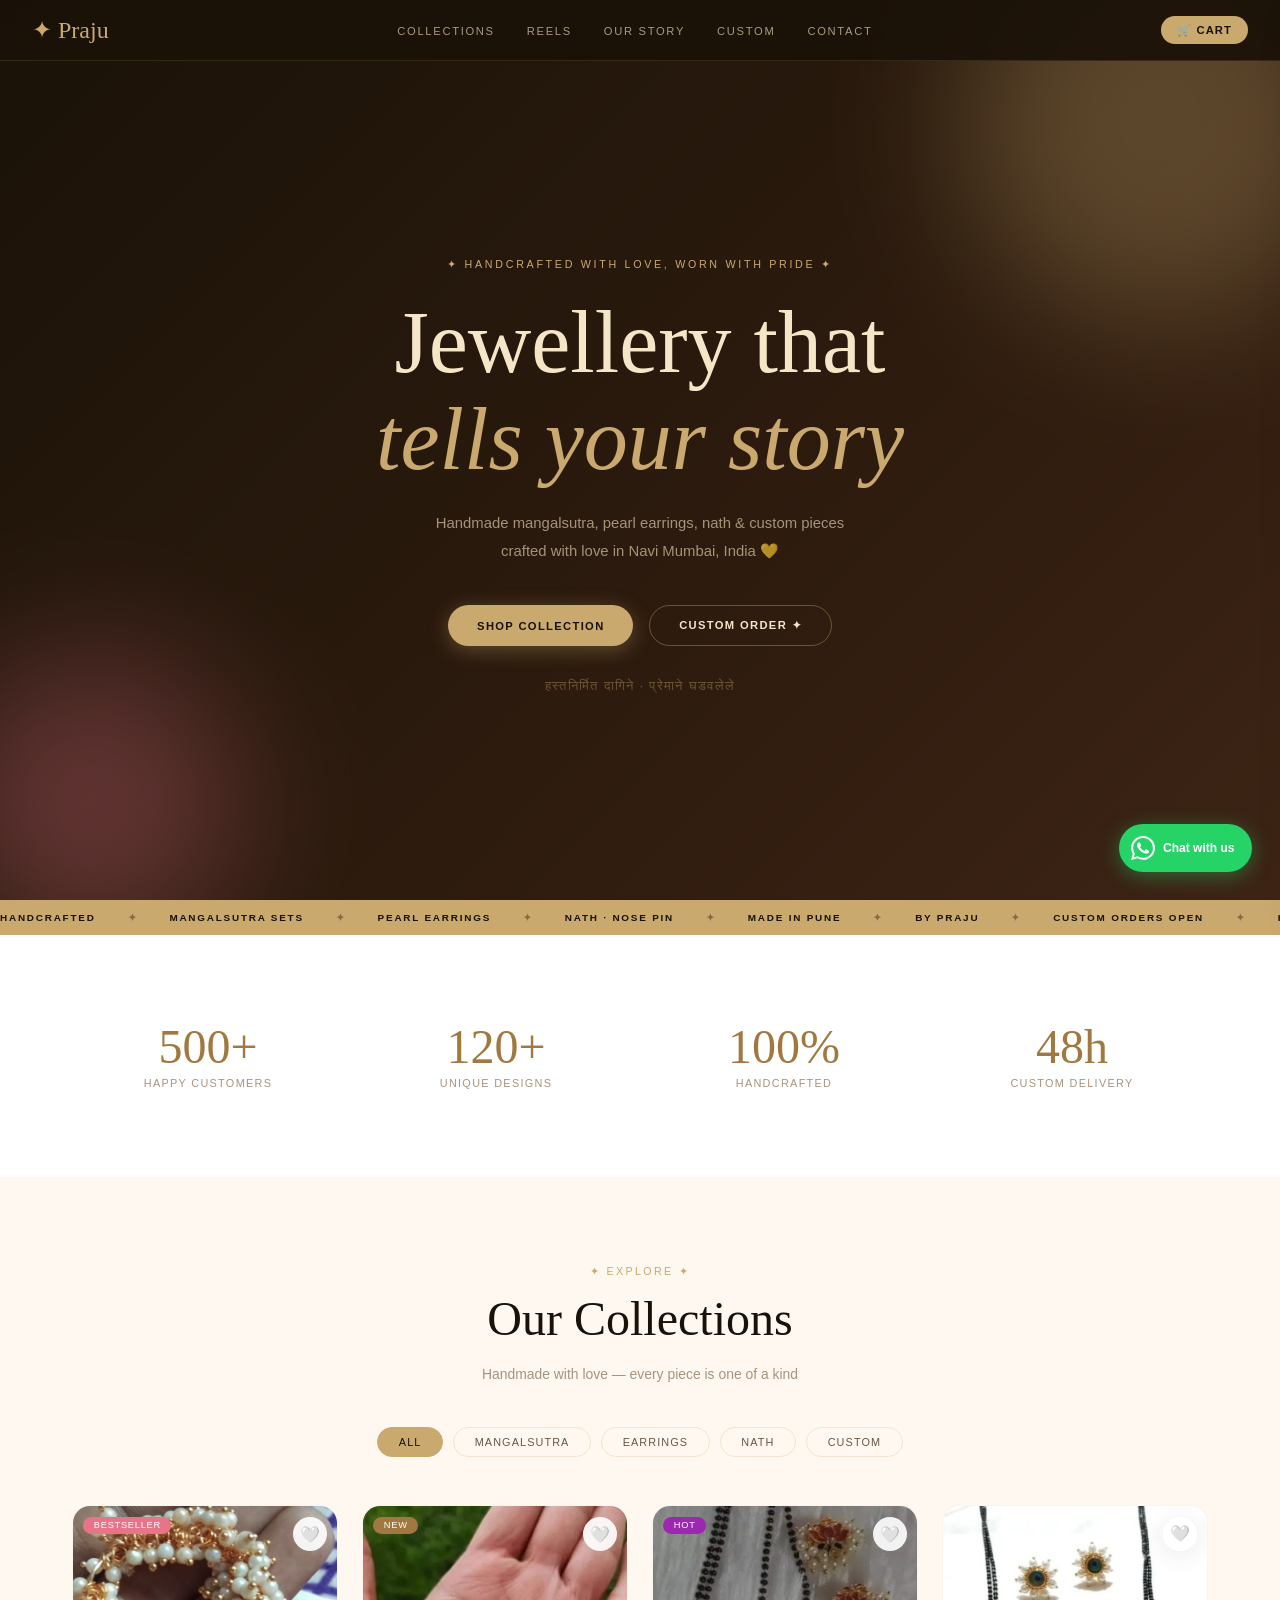
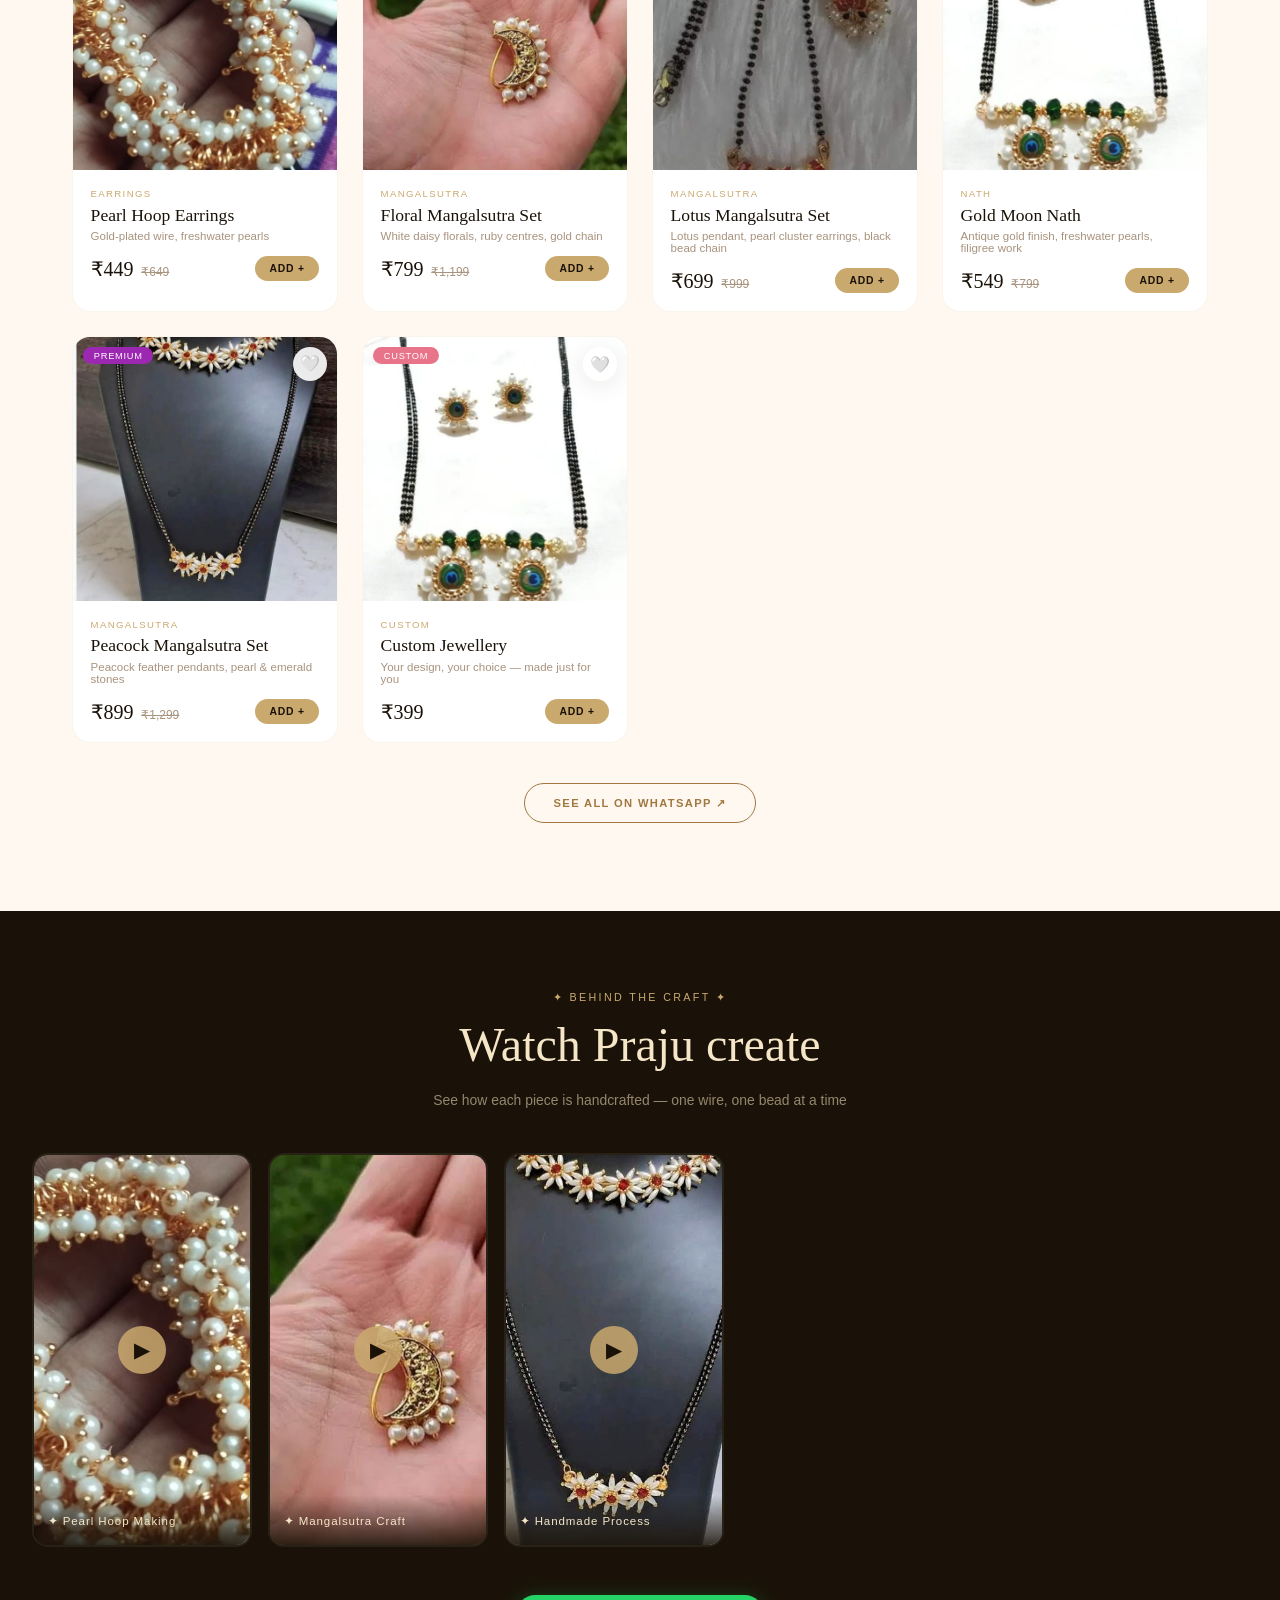
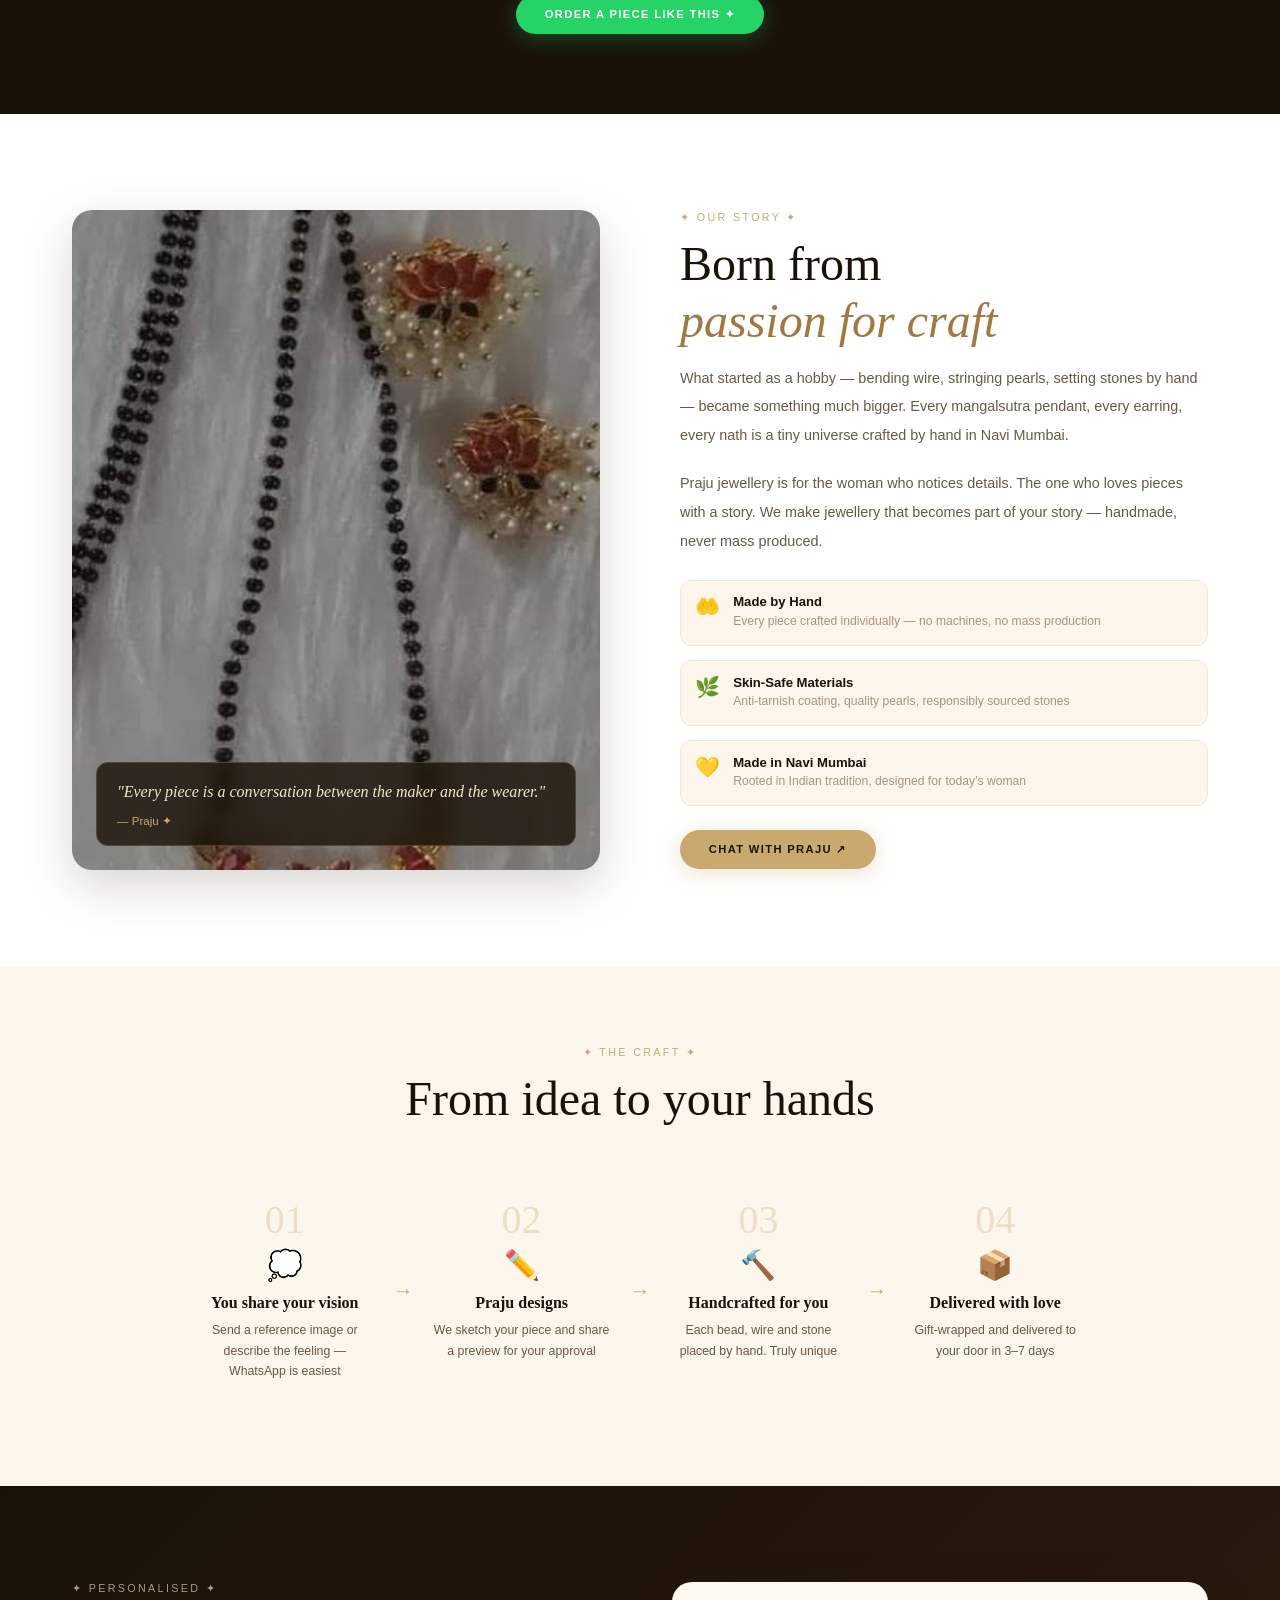
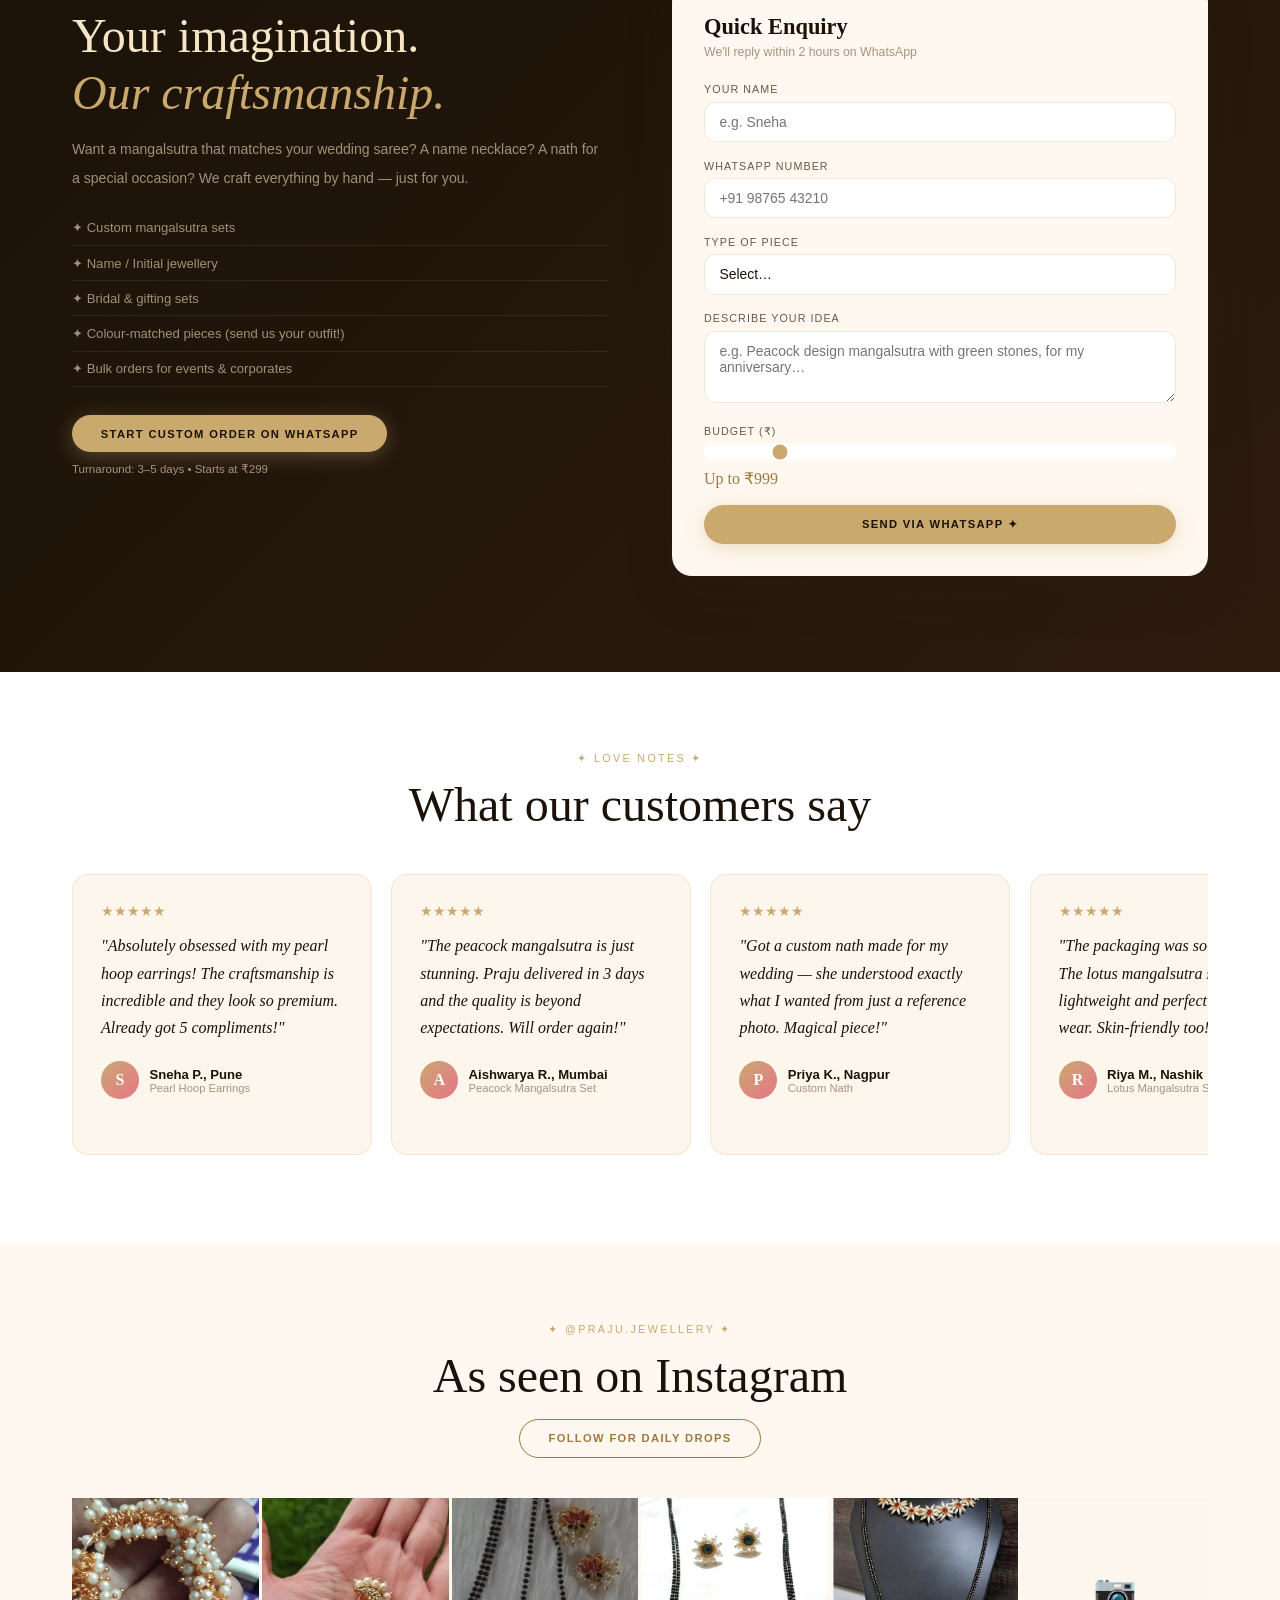
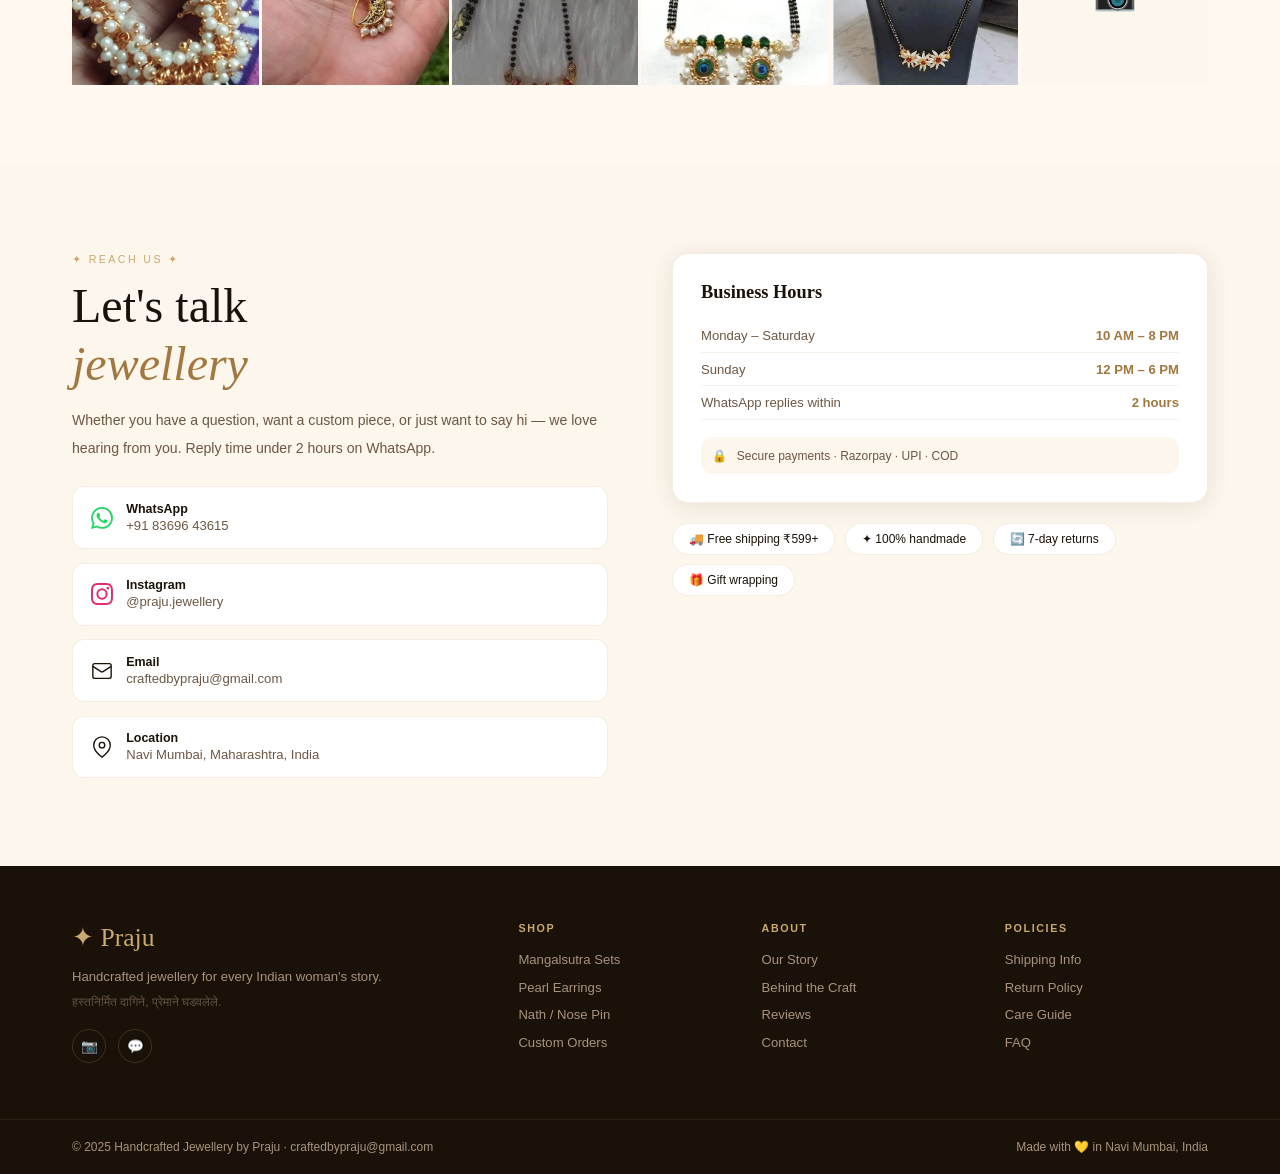
==== commit b217f8a4: "Added personal details" ====
--- a/index.html
+++ b/index.html
@@ -3,7 +3,7 @@
 <head>
 <meta charset="UTF-8"/>
 <meta name="viewport" content="width=device-width, initial-scale=1.0"/>
-<meta name="description" content="Handcrafted Jewellery by Praju — Artisan mangalsutra, earrings, nath & custom pieces. Made with love in Pune, India."/>
+<meta name="description" content="Handcrafted Jewellery by Praju — Artisan mangalsutra, earrings, nath & custom pieces. Made with love in Navi Mumbai, India. Contact: craftedbypraju@gmail.com"/>
 <meta property="og:title" content="Handcrafted Jewellery by Praju"/>
 <meta property="og:description" content="Artisan mangalsutra sets, pearl earrings, nath & custom jewellery. Shop handmade Indian jewellery."/>
 <meta property="og:image" content="images/floral-mangalsutra-set.jpg"/>
@@ -423,7 +423,7 @@
   <div class="hero-content">
     <span class="hero-tag">✦ Handcrafted with love, worn with pride ✦</span>
     <h1>Jewellery that<br/><em>tells your story</em></h1>
-    <p class="hero-sub">Handmade mangalsutra, pearl earrings, nath &amp; custom pieces<br/>crafted with love in Pune, India 💛</p>
+    <p class="hero-sub">Handmade mangalsutra, pearl earrings, nath &amp; custom pieces<br/>crafted with love in Navi Mumbai, India 💛</p>
     <div class="hero-btns">
       <a href="#collections" class="btn bg">Shop Collection</a>
       <a href="#custom" class="btn bgh">Custom Order ✦</a>
@@ -477,7 +477,7 @@
     </div>
     <div class="pgrid" id="pGrid"></div>
     <div class="tc">
-      <a href="https://wa.me/919999999999?text=Hi%20Praju!%20I%20want%20to%20see%20more%20jewellery%20%F0%9F%92%9B" target="_blank" class="btn bo">See All on WhatsApp ↗</a>
+      <a href="https://wa.me/918369643615?text=Hi%20Praju!%20I%20want%20to%20see%20more%20jewellery%20%F0%9F%92%9B" target="_blank" class="btn bo">See All on WhatsApp ↗</a>
     </div>
   </div>
 </section>
@@ -509,7 +509,7 @@
     </div>
   </div>
   <div class="cnt tc" style="margin-top:2rem">
-    <a href="https://wa.me/919999999999" target="_blank" class="btn bwa">Order a Piece Like This ✦</a>
+    <a href="https://wa.me/918369643615" target="_blank" class="btn bwa">Order a Piece Like This ✦</a>
   </div>
 </section>
 
@@ -527,14 +527,14 @@
       <div>
         <span class="eyebrow">✦ Our Story ✦</span>
         <h2 class="ttl">Born from<br/><em>passion for craft</em></h2>
-        <p class="story-body">What started as a hobby — bending wire, stringing pearls, setting stones by hand — became something much bigger. Every mangalsutra pendant, every earring, every nath is a tiny universe crafted by hand in Pune.</p>
+        <p class="story-body">What started as a hobby — bending wire, stringing pearls, setting stones by hand — became something much bigger. Every mangalsutra pendant, every earring, every nath is a tiny universe crafted by hand in Navi Mumbai.</p>
         <p class="story-body">Praju jewellery is for the woman who notices details. The one who loves pieces with a story. We make jewellery that becomes part of your story — handmade, never mass produced.</p>
         <div class="pillars">
           <div class="pillar"><span class="pli">🤲</span><div><strong>Made by Hand</strong><p>Every piece crafted individually — no machines, no mass production</p></div></div>
           <div class="pillar"><span class="pli">🌿</span><div><strong>Skin-Safe Materials</strong><p>Anti-tarnish coating, quality pearls, responsibly sourced stones</p></div></div>
-          <div class="pillar"><span class="pli">💛</span><div><strong>Made in Pune</strong><p>Rooted in Indian tradition, designed for today's woman</p></div></div>
+          <div class="pillar"><span class="pli">💛</span><div><strong>Made in Navi Mumbai</strong><p>Rooted in Indian tradition, designed for today's woman</p></div></div>
         </div>
-        <a href="https://wa.me/919999999999" target="_blank" class="btn bg">Chat with Praju ↗</a>
+        <a href="https://wa.me/918369643615" target="_blank" class="btn bg">Chat with Praju ↗</a>
       </div>
     </div>
   </div>
@@ -574,7 +574,7 @@
           <li>✦ Colour-matched pieces (send us your outfit!)</li>
           <li>✦ Bulk orders for events &amp; corporates</li>
         </ul>
-        <a href="https://wa.me/919999999999?text=Hi%20Praju!%20I%20want%20a%20custom%20jewellery%20order%20%F0%9F%92%9B" target="_blank" class="btn bg">Start Custom Order on WhatsApp</a>
+        <a href="https://wa.me/918369643615?text=Hi%20Praju!%20I%20want%20a%20custom%20jewellery%20order%20%F0%9F%92%9B" target="_blank" class="btn bg">Start Custom Order on WhatsApp</a>
         <p class="cnote">Turnaround: 3–5 days • Starts at ₹299</p>
       </div>
       <div class="fcard">
@@ -648,17 +648,21 @@
         <h2 class="ttl">Let's talk<br/><em>jewellery</em></h2>
         <p class="cbdy">Whether you have a question, want a custom piece, or just want to say hi — we love hearing from you. Reply time under 2 hours on WhatsApp.</p>
         <div class="cmeths">
-          <a href="https://wa.me/919999999999" target="_blank" class="cm cm-wa">
+          <a href="https://wa.me/918369643615" target="_blank" class="cm cm-wa">
             <svg width="22" height="22" viewBox="0 0 24 24" fill="currentColor"><path d="M17.472 14.382c-.297-.149-1.758-.867-2.03-.967-.273-.099-.471-.148-.67.15-.197.297-.767.966-.94 1.164-.173.199-.347.223-.644.075-.297-.15-1.255-.463-2.39-1.475-.883-.788-1.48-1.761-1.653-2.059-.173-.297-.018-.458.13-.606.134-.133.298-.347.446-.52.149-.174.198-.298.298-.497.099-.198.05-.371-.025-.52-.075-.149-.669-1.612-.916-2.207-.242-.579-.487-.5-.669-.51-.173-.008-.371-.01-.57-.01-.198 0-.52.074-.792.372-.272.297-1.04 1.016-1.04 2.479 0 1.462 1.065 2.875 1.213 3.074.149.198 2.096 3.2 5.077 4.487.709.306 1.262.489 1.694.625.712.227 1.36.195 1.871.118.571-.085 1.758-.719 2.006-1.413.248-.694.248-1.289.173-1.413-.074-.124-.272-.198-.57-.347m-5.421 7.403h-.004a9.87 9.87 0 01-5.031-1.378l-.361-.214-3.741.982.998-3.648-.235-.374a9.86 9.86 0 01-1.51-5.26c.001-5.45 4.436-9.884 9.888-9.884 2.64 0 5.122 1.03 6.988 2.898a9.825 9.825 0 012.893 6.994c-.003 5.45-4.437 9.884-9.885 9.884m8.413-18.297A11.815 11.815 0 0012.05 0C5.495 0 .16 5.335.157 11.892c0 2.096.547 4.142 1.588 5.945L.057 24l6.305-1.654a11.882 11.882 0 005.683 1.448h.005c6.554 0 11.89-5.335 11.893-11.893a11.821 11.821 0 00-3.48-8.413Z"/></svg>
-            <div><strong>WhatsApp</strong><span>+91 99999 99999</span></div>
+            <div><strong>WhatsApp</strong><span>+91 83696 43615</span></div>
           </a>
           <a href="https://instagram.com/praju.jewellery" target="_blank" class="cm cm-ig">
             <svg width="22" height="22" viewBox="0 0 24 24" fill="currentColor"><path d="M12 2.163c3.204 0 3.584.012 4.85.07 3.252.148 4.771 1.691 4.919 4.919.058 1.265.069 1.645.069 4.849 0 3.205-.012 3.584-.069 4.849-.149 3.225-1.664 4.771-4.919 4.919-1.266.058-1.644.07-4.85.07-3.204 0-3.584-.012-4.849-.07-3.26-.149-4.771-1.699-4.919-4.92-.058-1.265-.07-1.644-.07-4.849 0-3.204.013-3.583.07-4.849.149-3.227 1.664-4.771 4.919-4.919 1.266-.057 1.645-.069 4.849-.069zM12 0C8.741 0 8.333.014 7.053.072 2.695.272.273 2.69.073 7.052.014 8.333 0 8.741 0 12c0 3.259.014 3.668.072 4.948.2 4.358 2.618 6.78 6.98 6.98C8.333 23.986 8.741 24 12 24c3.259 0 3.668-.014 4.948-.072 4.354-.2 6.782-2.618 6.979-6.98.059-1.28.073-1.689.073-4.948 0-3.259-.014-3.667-.072-4.947-.196-4.354-2.617-6.78-6.979-6.98C15.668.014 15.259 0 12 0zm0 5.838a6.162 6.162 0 100 12.324 6.162 6.162 0 000-12.324zM12 16a4 4 0 110-8 4 4 0 010 8zm6.406-11.845a1.44 1.44 0 100 2.881 1.44 1.44 0 000-2.881z"/></svg>
             <div><strong>Instagram</strong><span>@praju.jewellery</span></div>
           </a>
+          <a href="mailto:craftedbypraju@gmail.com" class="cm">
+            <svg width="22" height="22" viewBox="0 0 24 24" fill="none" stroke="currentColor" stroke-width="1.5"><rect x="2" y="4" width="20" height="16" rx="2"/><path d="m22 7-8.97 5.7a1.94 1.94 0 0 1-2.06 0L2 7"/></svg>
+            <div><strong>Email</strong><span>craftedbypraju@gmail.com</span></div>
+          </a>
           <div class="cm">
             <svg width="22" height="22" viewBox="0 0 24 24" fill="none" stroke="currentColor" stroke-width="1.5"><path d="M21 10c0 7-9 13-9 13s-9-6-9-13a9 9 0 0118 0z"/><circle cx="12" cy="10" r="3"/></svg>
-            <div><strong>Location</strong><span>Pune, Maharashtra, India</span></div>
+            <div><strong>Location</strong><span>Navi Mumbai, Maharashtra, India</span></div>
           </div>
         </div>
       </div>
@@ -690,7 +694,7 @@
       <p class="fmr">हस्तनिर्मित दागिने, प्रेमाने घडवलेले.</p>
       <div class="fsoc">
         <a href="https://instagram.com/praju.jewellery" target="_blank">📷</a>
-        <a href="https://wa.me/919999999999" target="_blank">💬</a>
+        <a href="https://wa.me/918369643615" target="_blank">💬</a>
       </div>
     </div>
     <div class="fc"><h4>Shop</h4><ul>
@@ -713,13 +717,13 @@
     </ul></div>
   </div></div></div>
   <div class="ft-bot"><div class="cnt"><div class="ft-bot-in">
-    <span>© 2025 Handcrafted Jewellery by Praju. All rights reserved.</span>
-    <span>Made with 💛 in Pune, India</span>
+    <span>© 2025 Handcrafted Jewellery by Praju · craftedbypraju@gmail.com</span>
+    <span>Made with 💛 in Navi Mumbai, India</span>
   </div></div></div>
 </footer>
 
 <!-- WA FAB -->
-<a href="https://wa.me/919999999999?text=Hi%20Praju!%20I%20saw%20your%20website%20%F0%9F%92%9B%20I%27d%20like%20to%20know%20more!" target="_blank" class="wafab">
+<a href="https://wa.me/918369643615?text=Hi%20Praju!%20I%20saw%20your%20website%20%F0%9F%92%9B%20I%27d%20like%20to%20know%20more!" target="_blank" class="wafab">
   <svg width="24" height="24" viewBox="0 0 24 24" fill="currentColor"><path d="M17.472 14.382c-.297-.149-1.758-.867-2.03-.967-.273-.099-.471-.148-.67.15-.197.297-.767.966-.94 1.164-.173.199-.347.223-.644.075-.297-.15-1.255-.463-2.39-1.475-.883-.788-1.48-1.761-1.653-2.059-.173-.297-.018-.458.13-.606.134-.133.298-.347.446-.52.149-.174.198-.298.298-.497.099-.198.05-.371-.025-.52-.075-.149-.669-1.612-.916-2.207-.242-.579-.487-.5-.669-.51-.173-.008-.371-.01-.57-.01-.198 0-.52.074-.792.372-.272.297-1.04 1.016-1.04 2.479 0 1.462 1.065 2.875 1.213 3.074.149.198 2.096 3.2 5.077 4.487.709.306 1.262.489 1.694.625.712.227 1.36.195 1.871.118.571-.085 1.758-.719 2.006-1.413.248-.694.248-1.289.173-1.413-.074-.124-.272-.198-.57-.347m-5.421 7.403h-.004a9.87 9.87 0 01-5.031-1.378l-.361-.214-3.741.982.998-3.648-.235-.374a9.86 9.86 0 01-1.51-5.26c.001-5.45 4.436-9.884 9.888-9.884 2.64 0 5.122 1.03 6.988 2.898a9.825 9.825 0 012.893 6.994c-.003 5.45-4.437 9.884-9.885 9.884m8.413-18.297A11.815 11.815 0 0012.05 0C5.495 0 .16 5.335.157 11.892c0 2.096.547 4.142 1.588 5.945L.057 24l6.305-1.654a11.882 11.882 0 005.683 1.448h.005c6.554 0 11.89-5.335 11.893-11.893a11.821 11.821 0 00-3.48-8.413Z"/></svg>
   <span>Chat with us</span>
 </a>
@@ -795,7 +799,7 @@
     cart.map(i => `• ${i.name} × ${i.qty} = ${fmt(i.price*i.qty)}`).join('\n') +
     `\n\n*Total: ${fmt(total)}*\n\nPlease share payment details!`
   );
-  document.getElementById('waOut').href = `https://wa.me/919999999999?text=${msg}`;
+  document.getElementById('waOut').href = `https://wa.me/918369643615?text=${msg}`;
 }
 
 function addToCart(id) {
@@ -882,7 +886,7 @@
   const idea = document.getElementById('fi').value;
   const budget = document.getElementById('fb').value;
   const msg = encodeURIComponent(`Hi Praju! 💛 Custom order request!\n\n*Name:* ${name}\n*Phone:* ${phone}\n*Type:* ${type||'Not specified'}\n*Idea:* ${idea||'Will share on chat'}\n*Budget:* Up to ₹${parseInt(budget).toLocaleString('en-IN')}`);
-  window.open(`https://wa.me/919999999999?text=${msg}`, '_blank');
+  window.open(`https://wa.me/918369643615?text=${msg}`, '_blank');
   showToast('Opening WhatsApp ✦');
   e.target.reset();
   document.getElementById('fbv').textContent = '999';
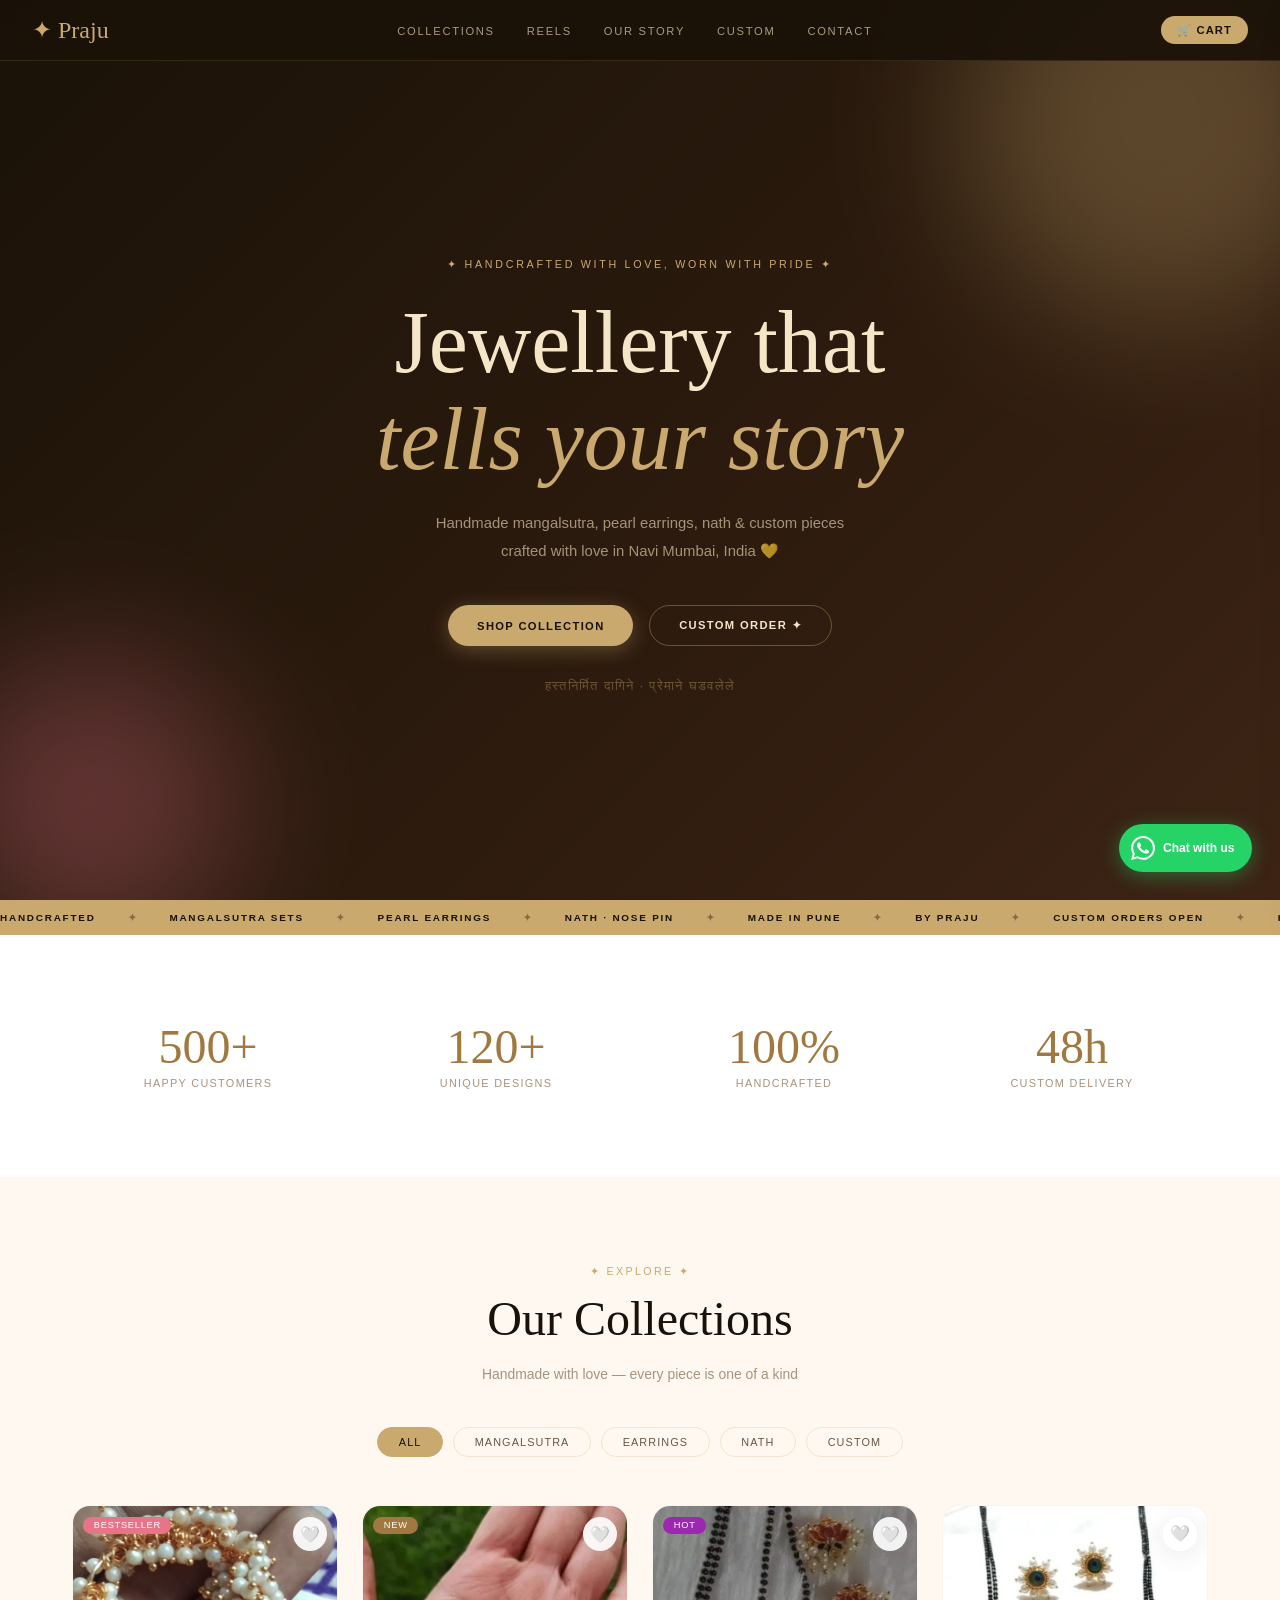
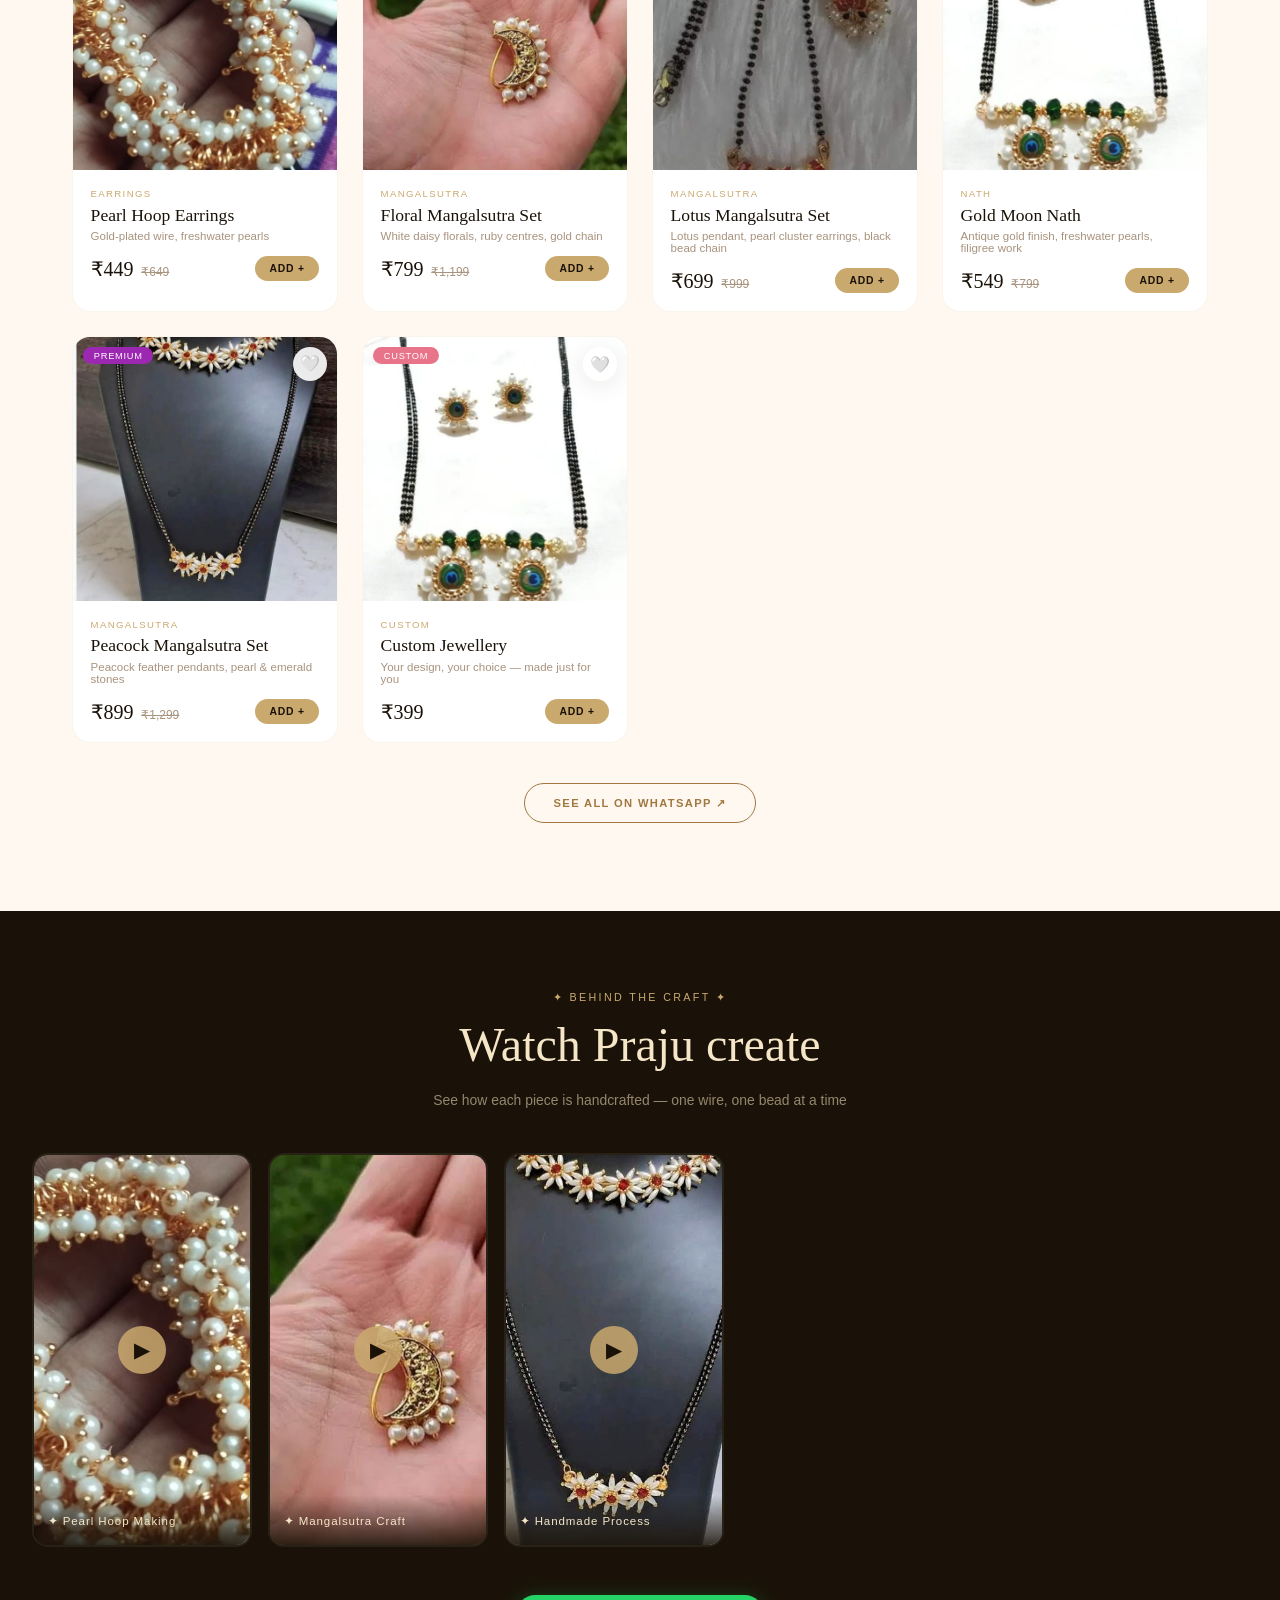
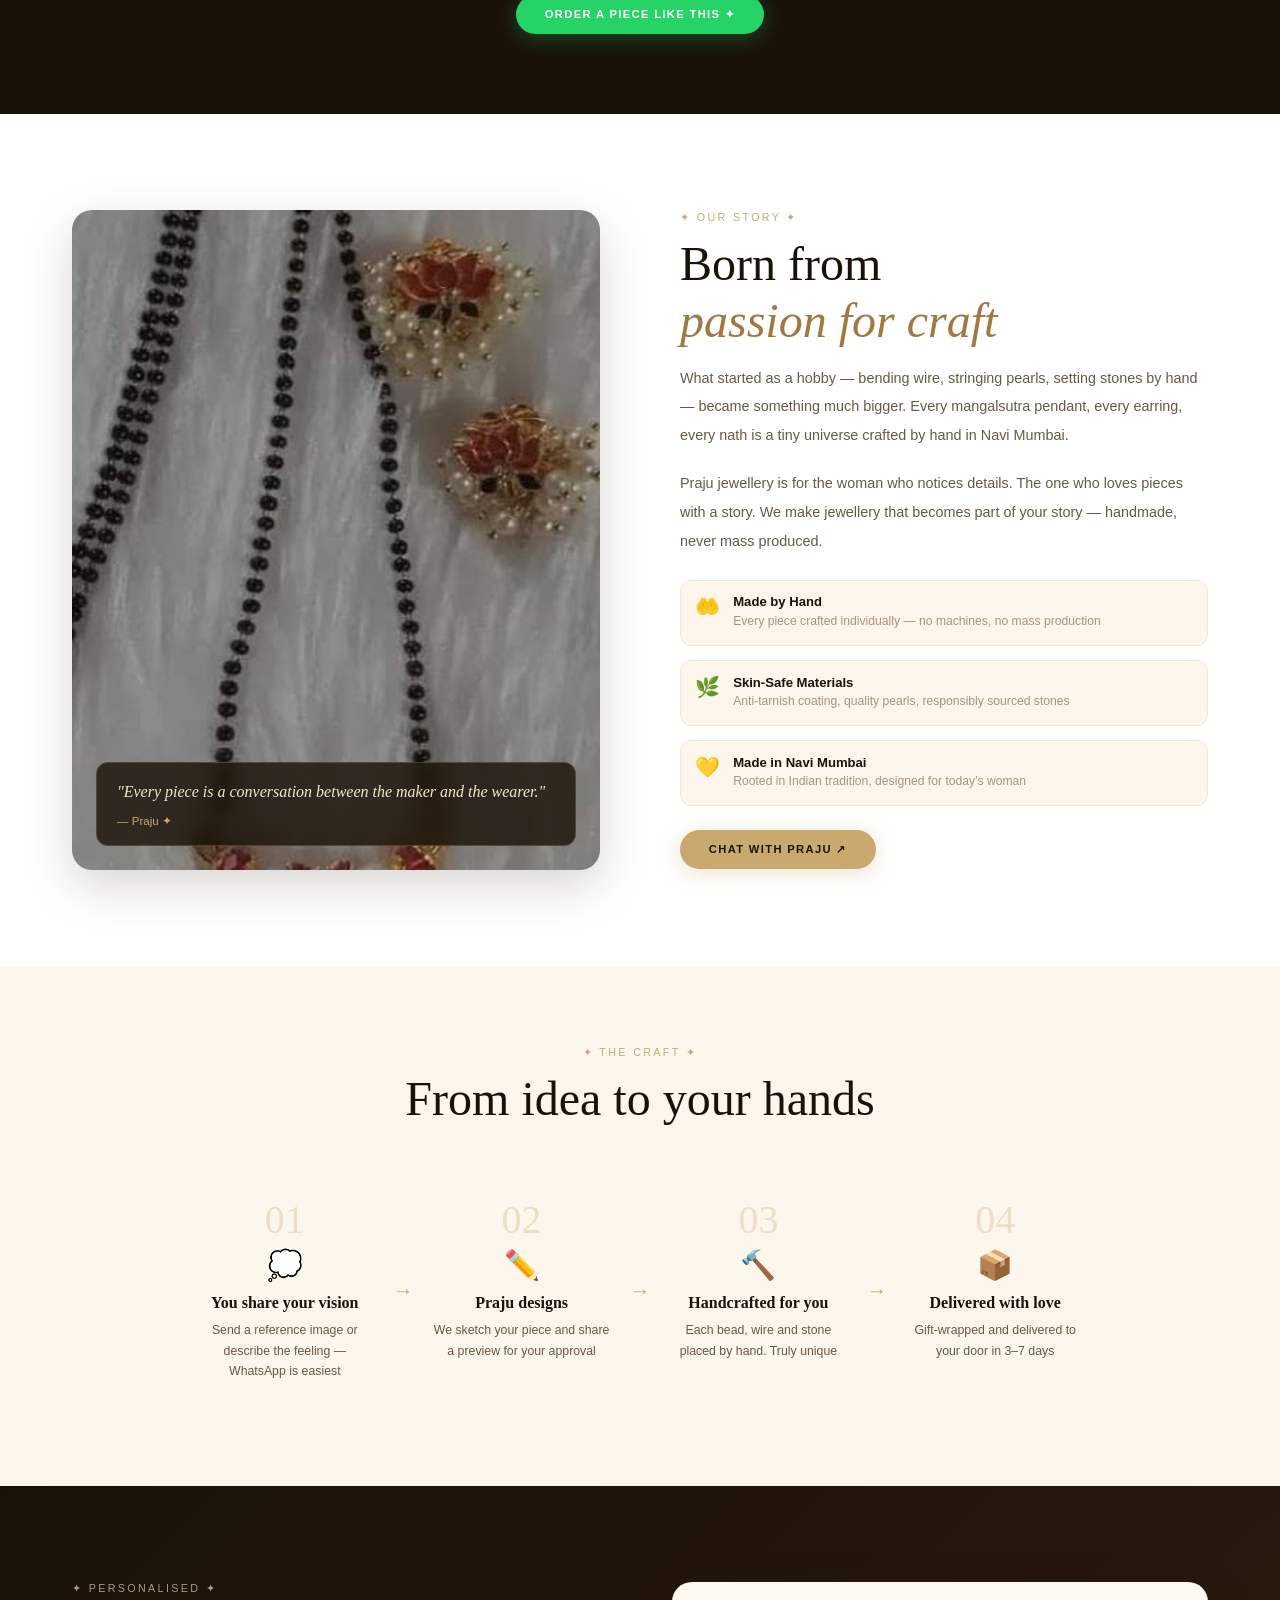
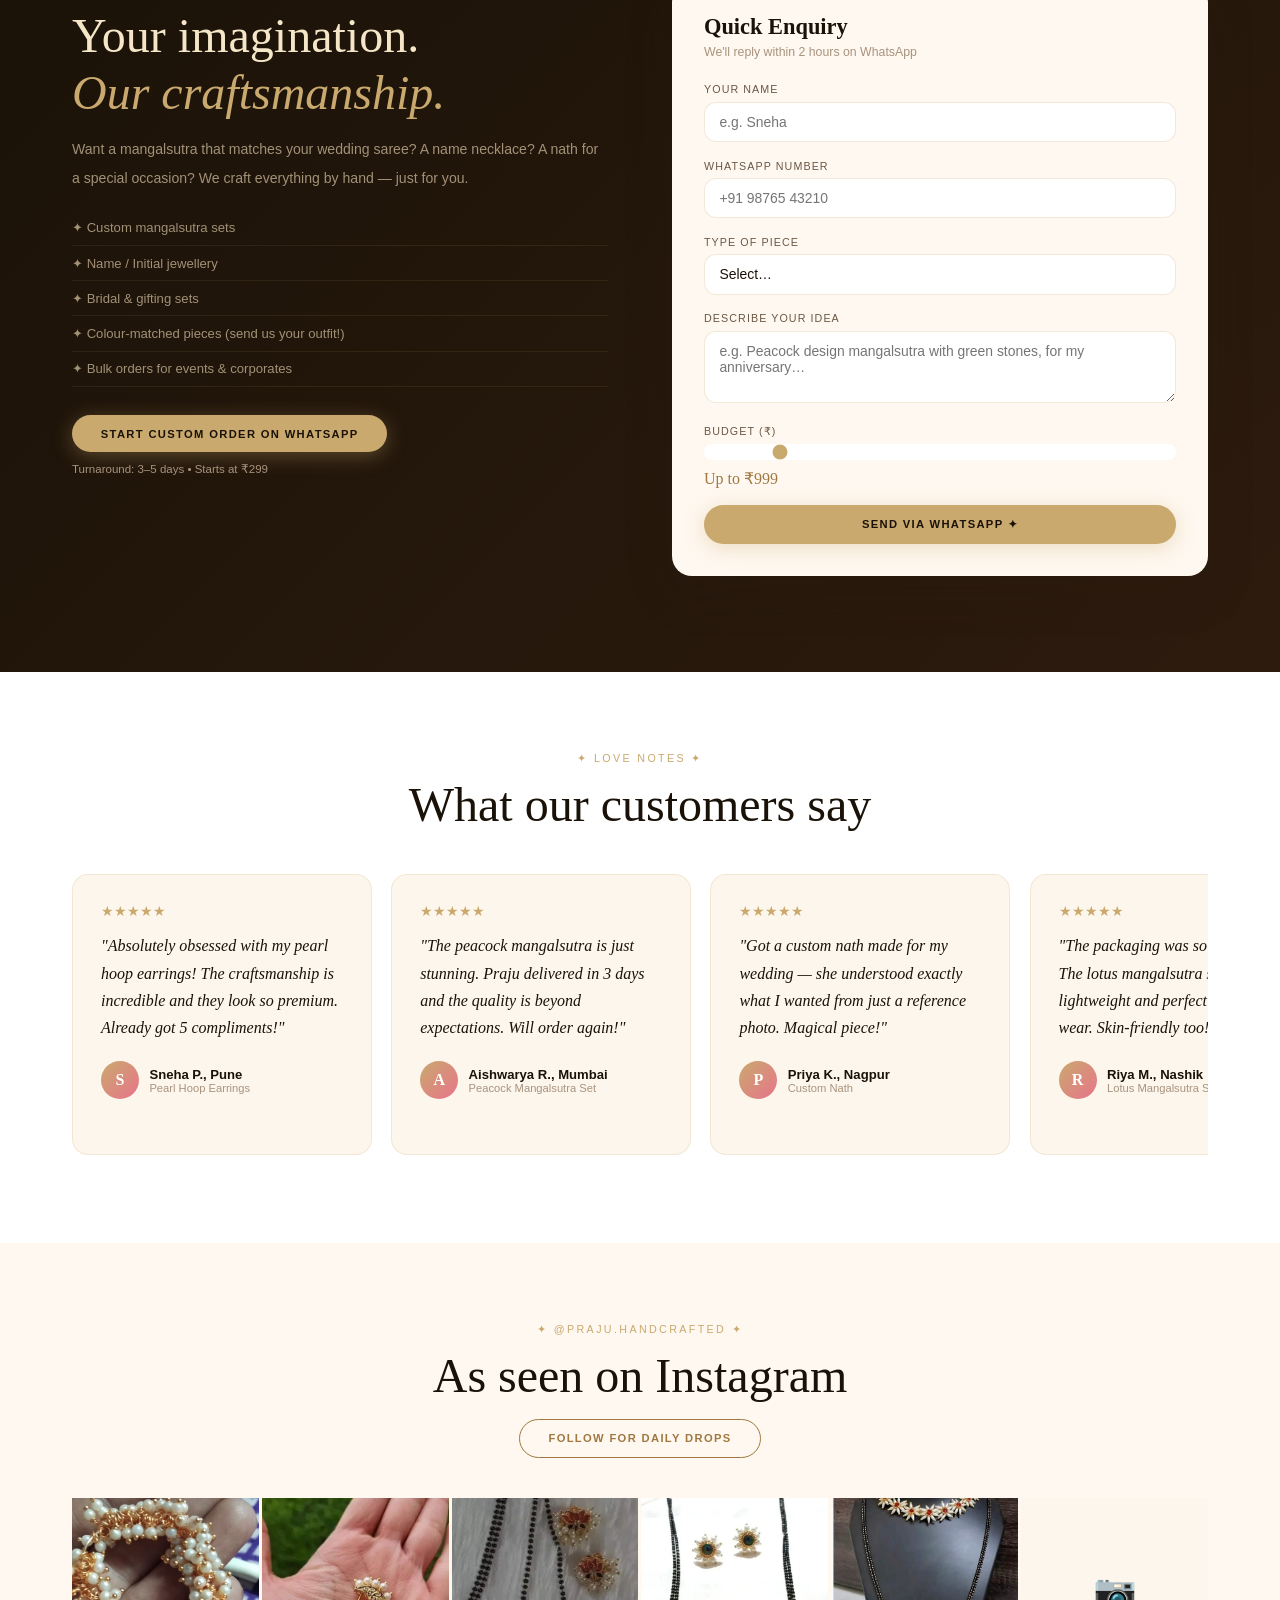
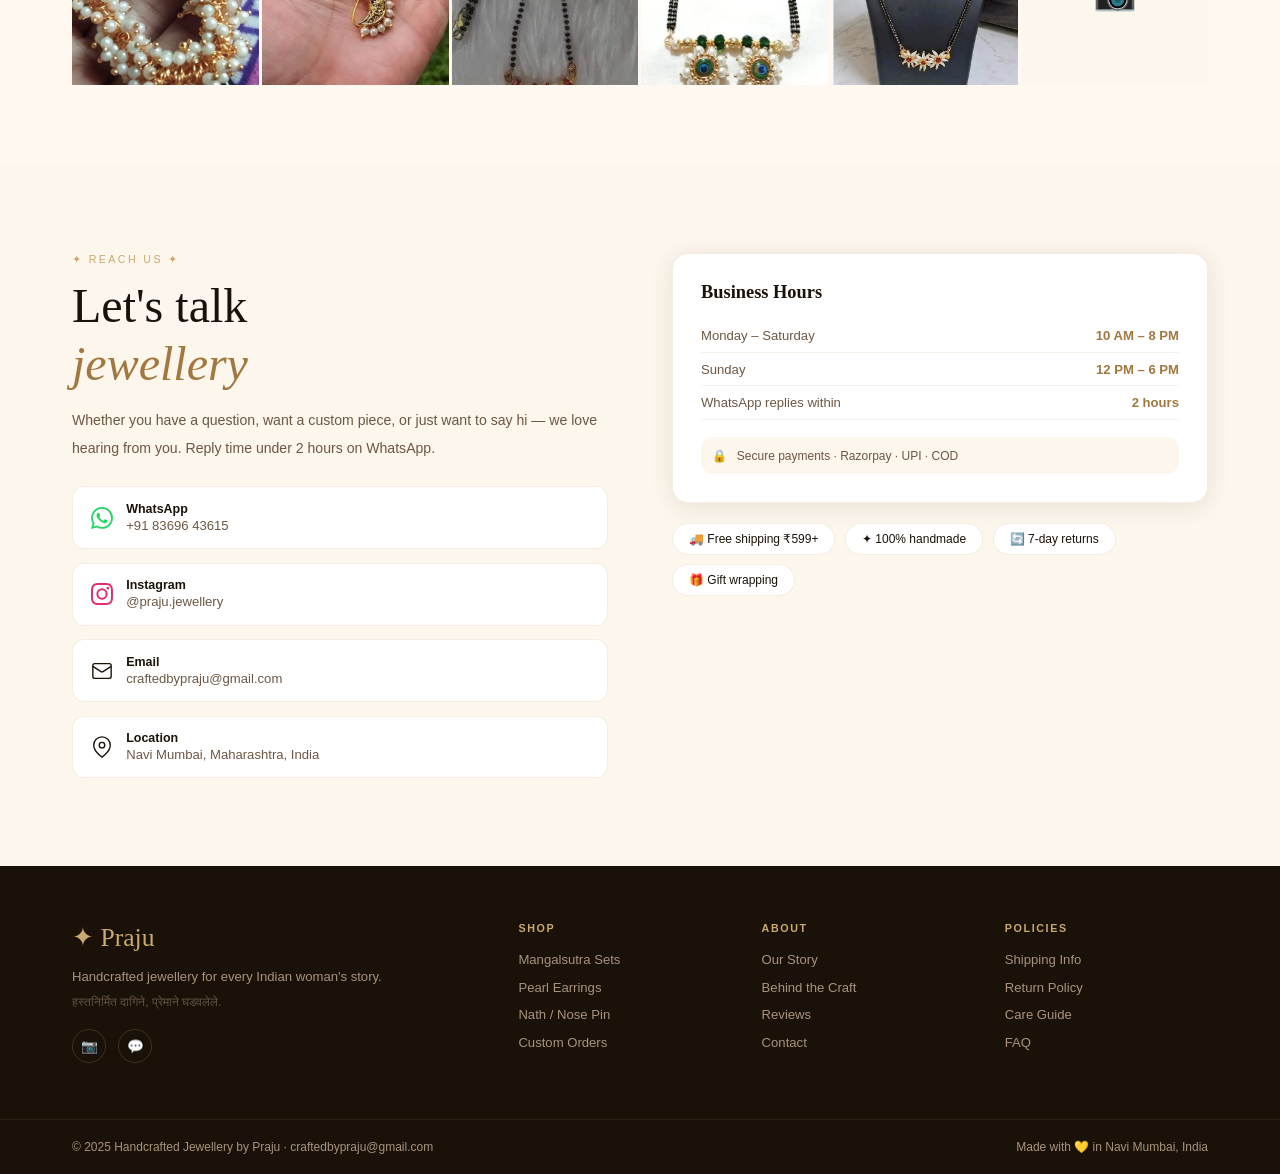
==== commit d3be05c9: "Update Instagram handle from @praju.jewellery to @praju.handcrafted" ====
--- a/index.html
+++ b/index.html
@@ -624,7 +624,7 @@
 <section class="insta">
   <div class="cnt">
     <div class="insta-hdr">
-      <span class="eyebrow">✦ @praju.jewellery ✦</span>
+      <span class="eyebrow">✦ @praju.handcrafted ✦</span>
       <h2 class="ttl">As seen on Instagram</h2>
       <a href="https://instagram.com/praju.jewellery" target="_blank" class="btn bo">Follow for Daily Drops</a>
     </div>
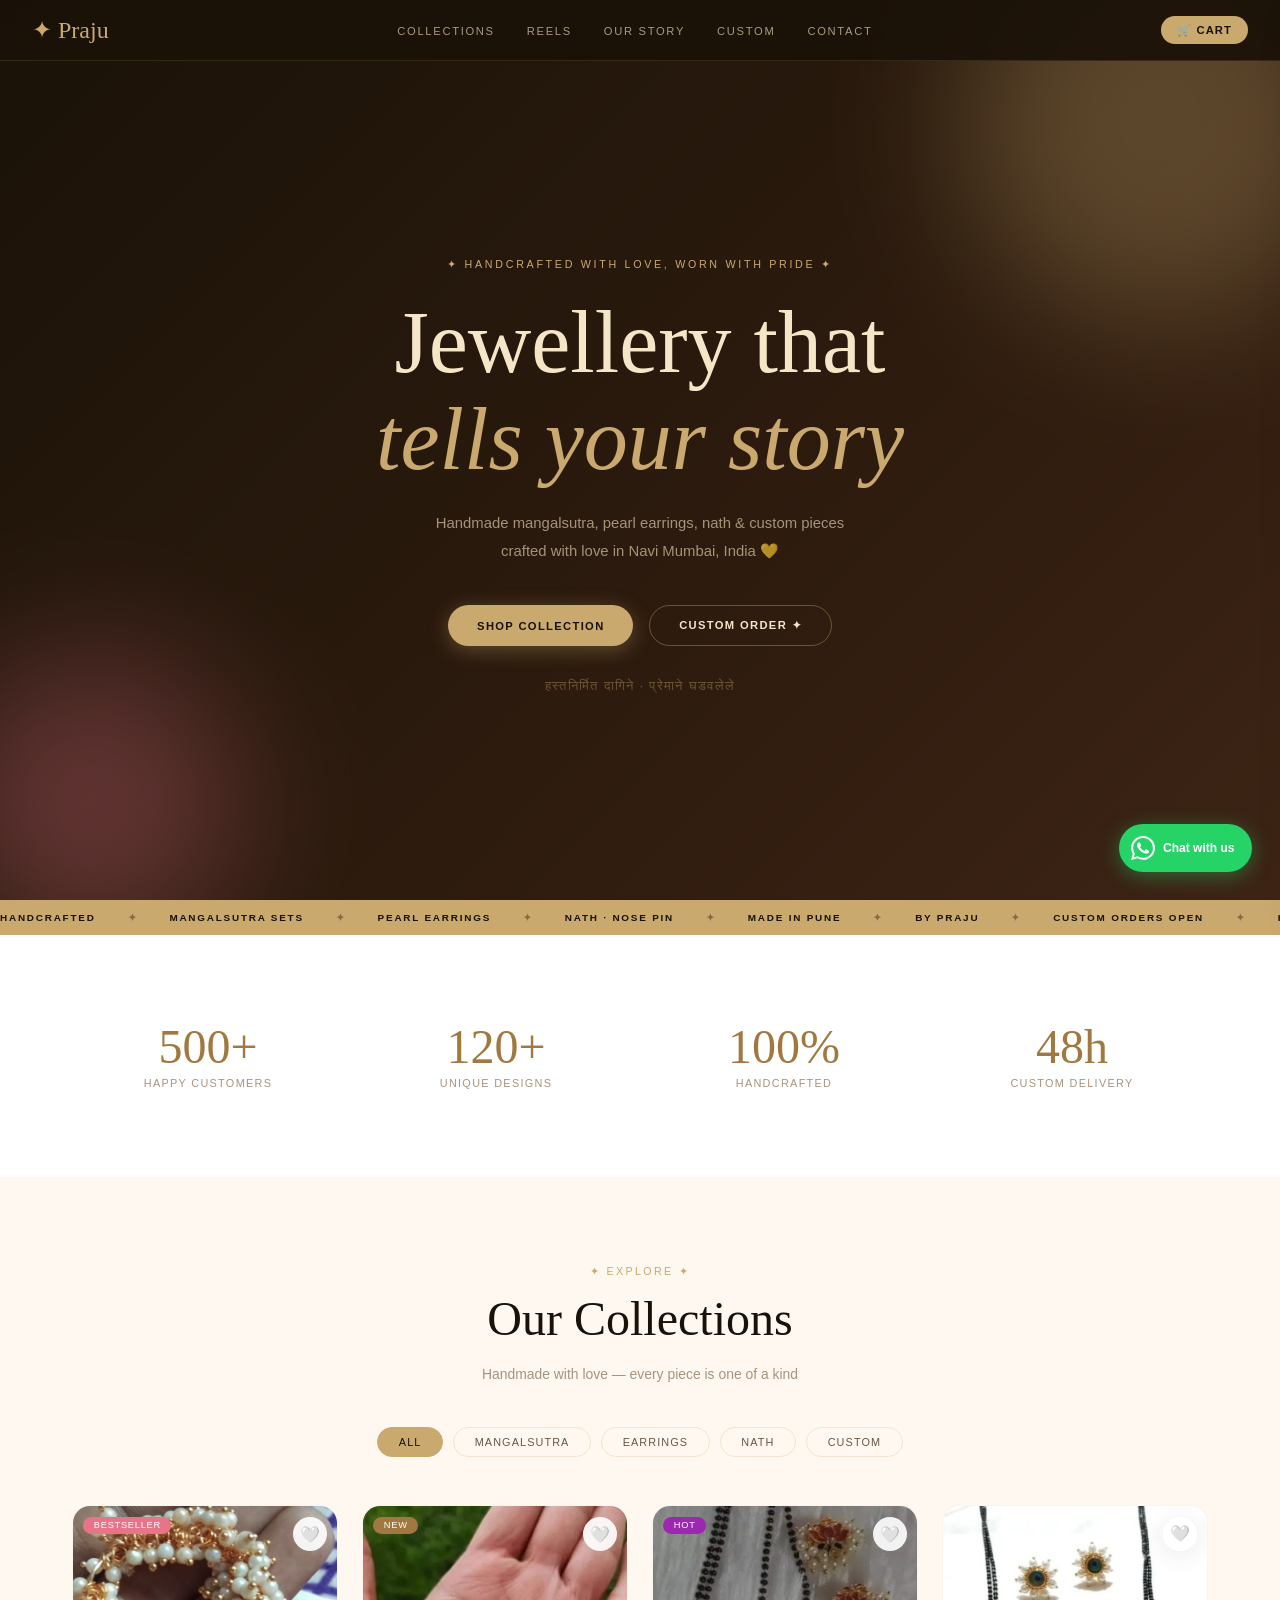
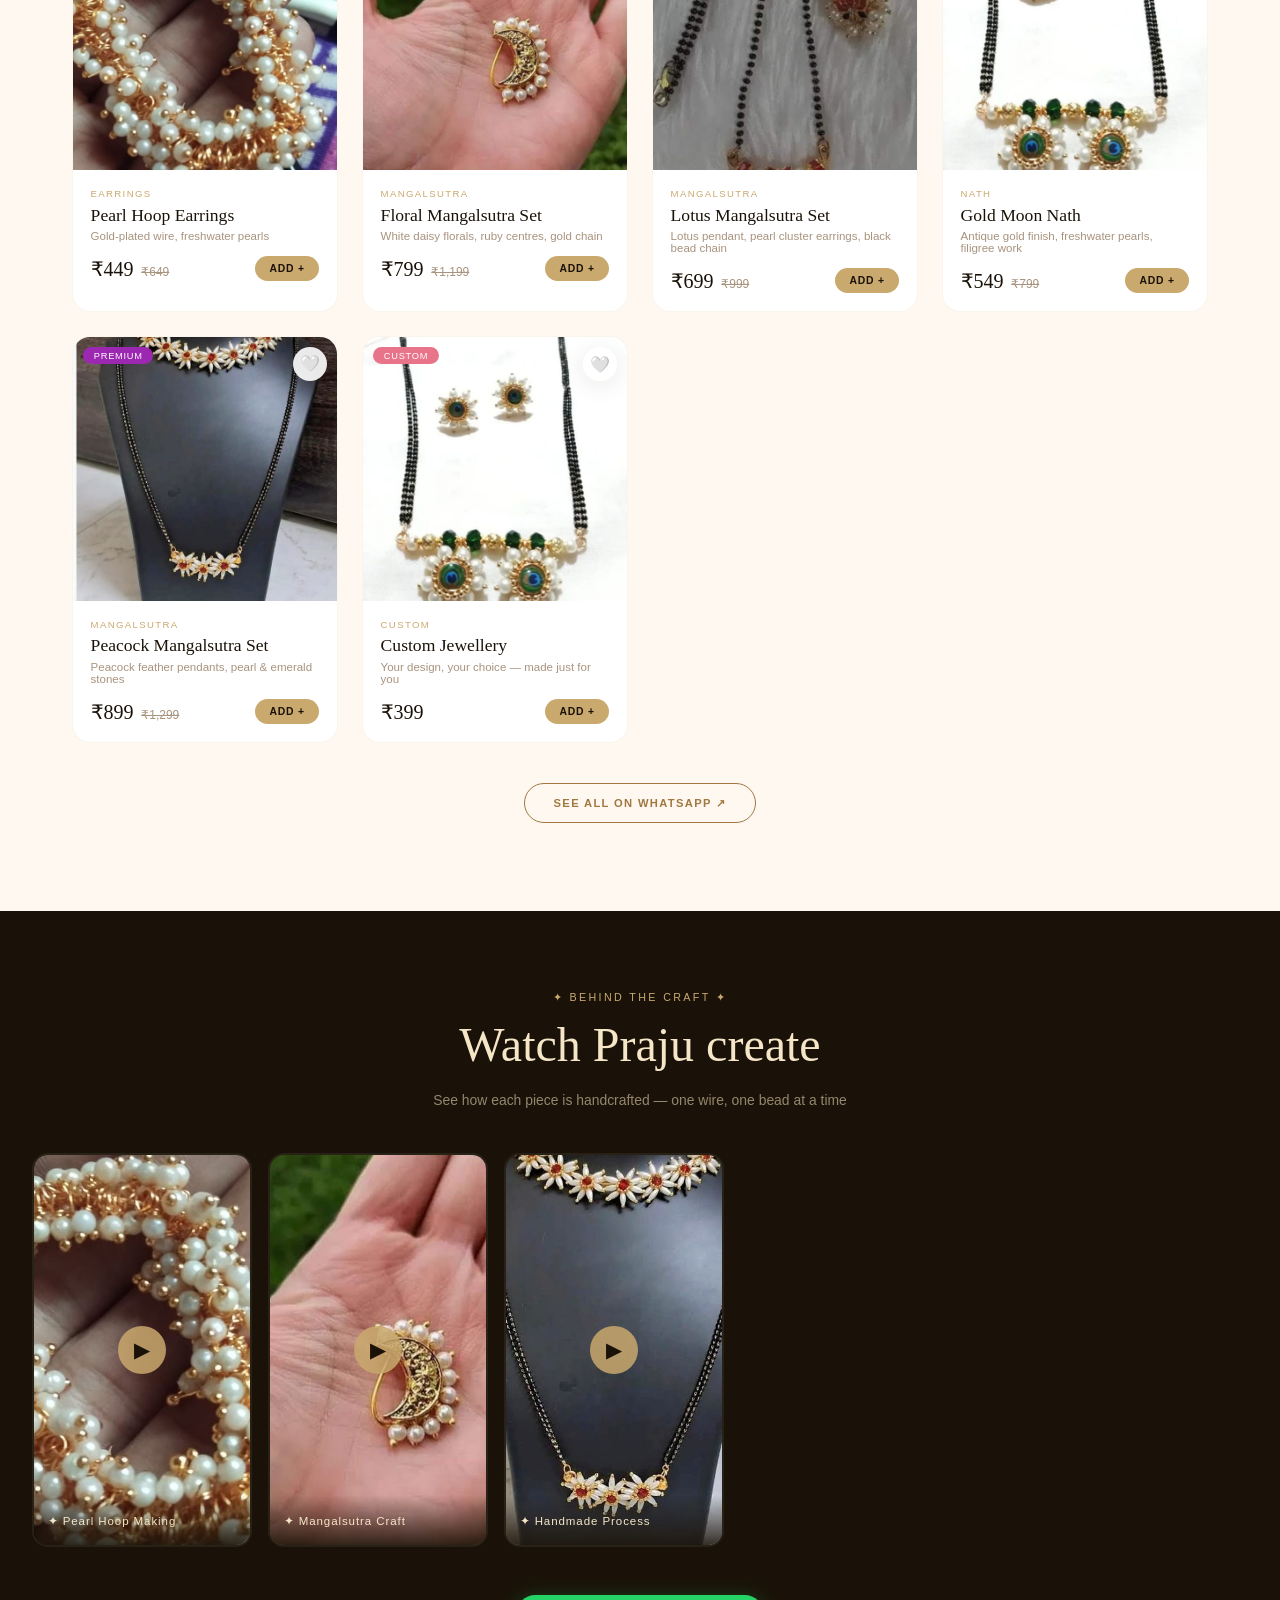
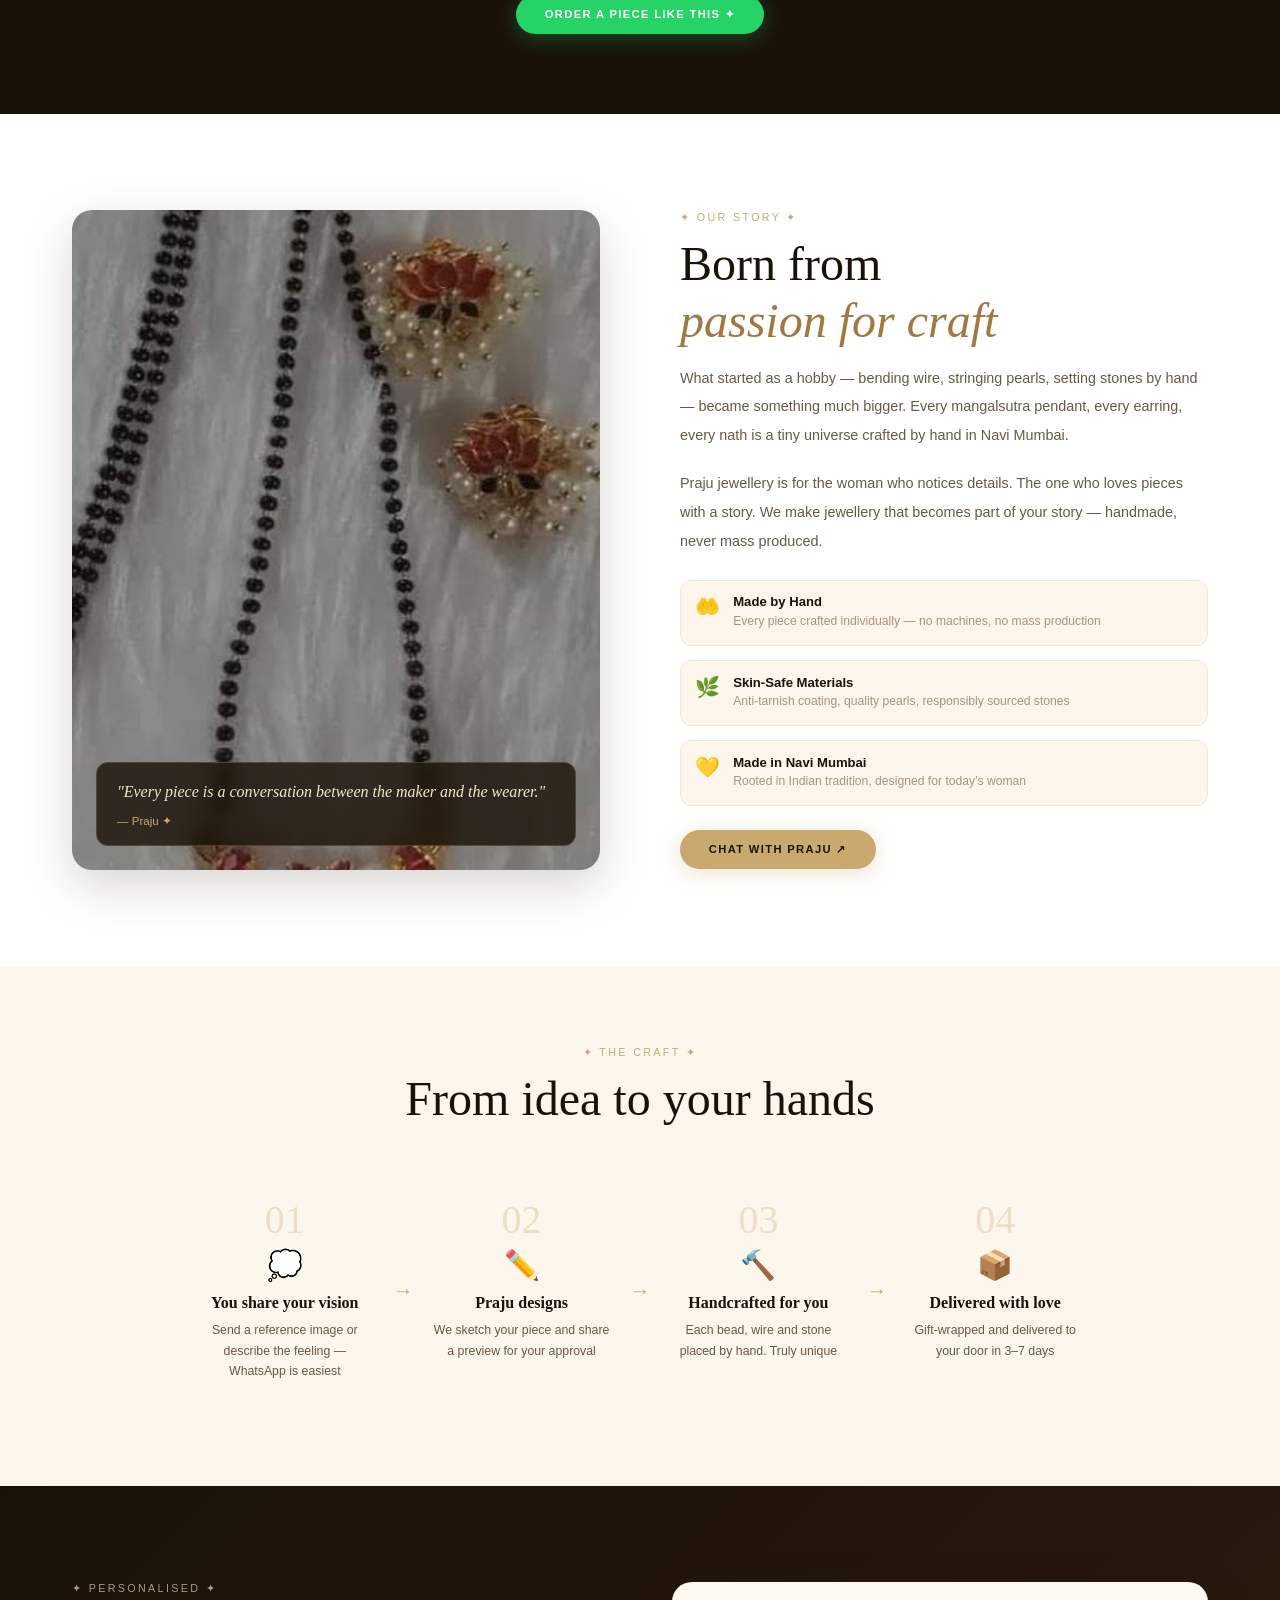
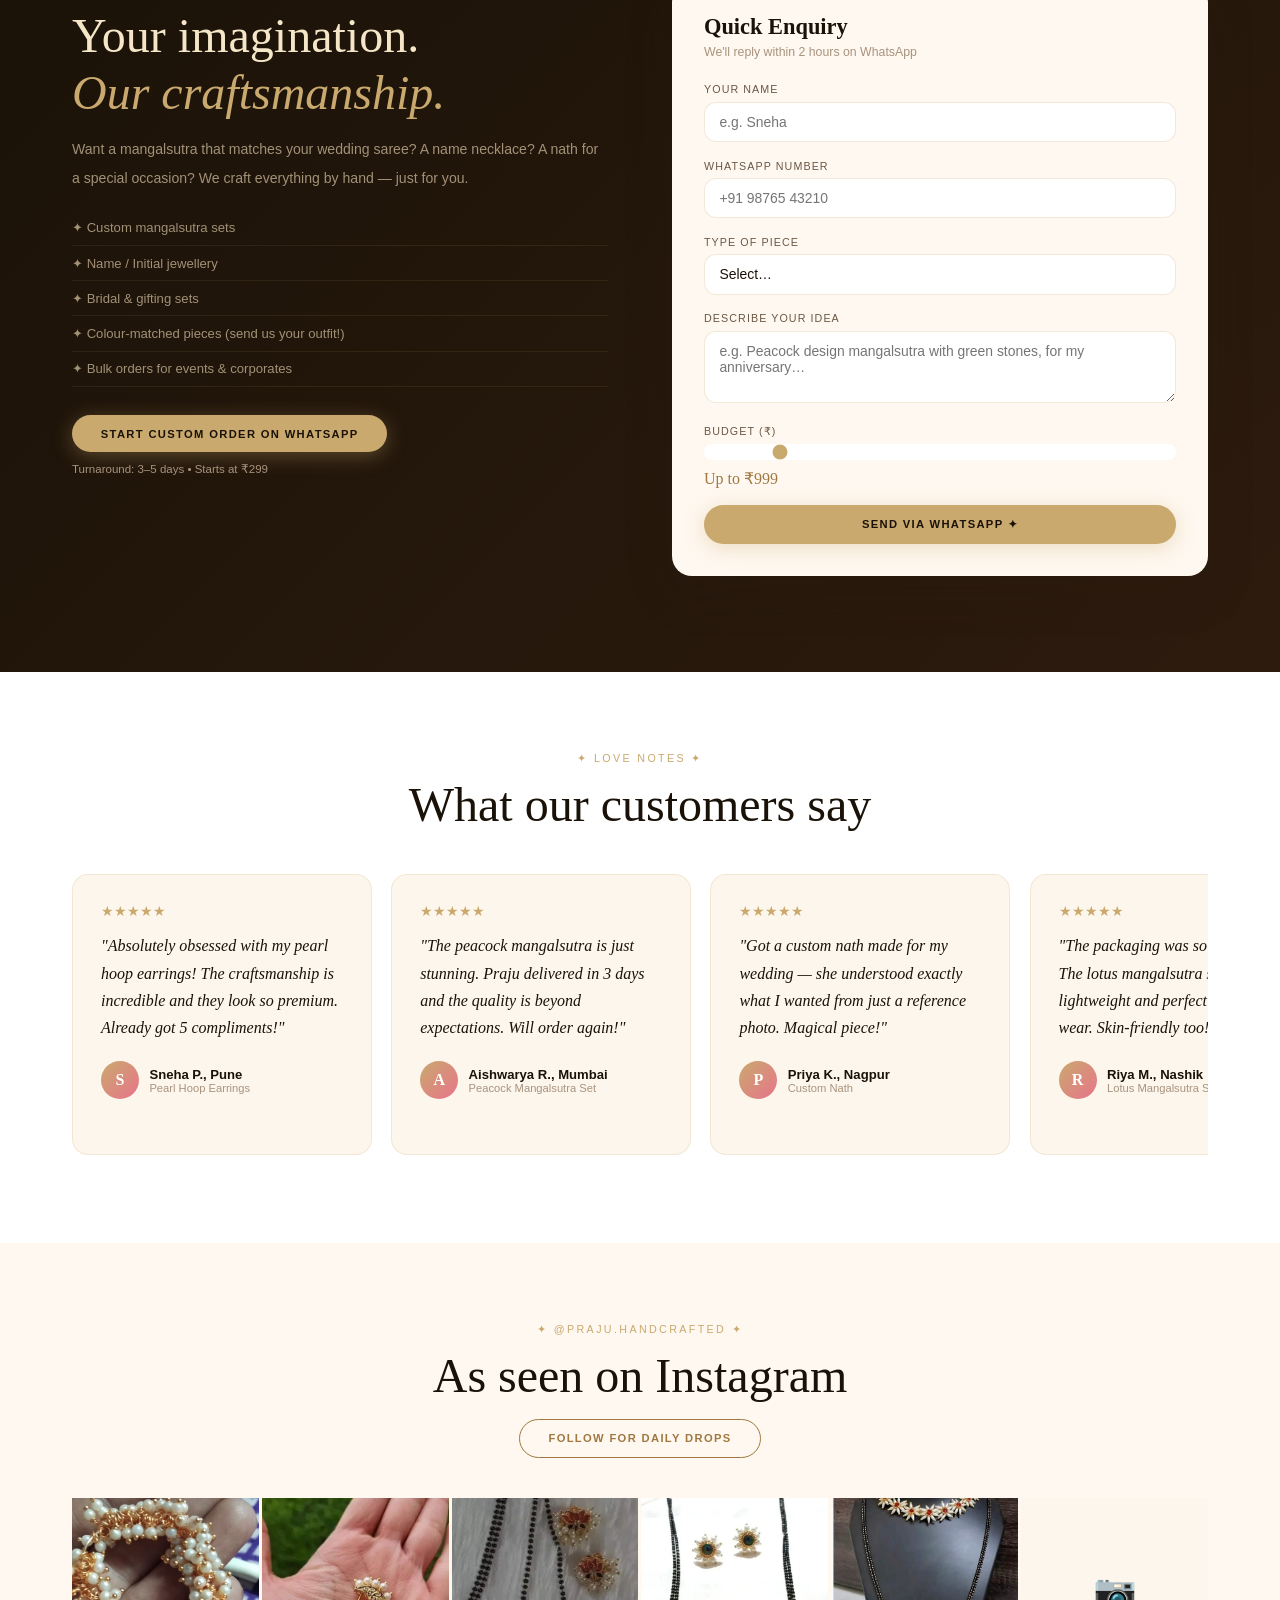
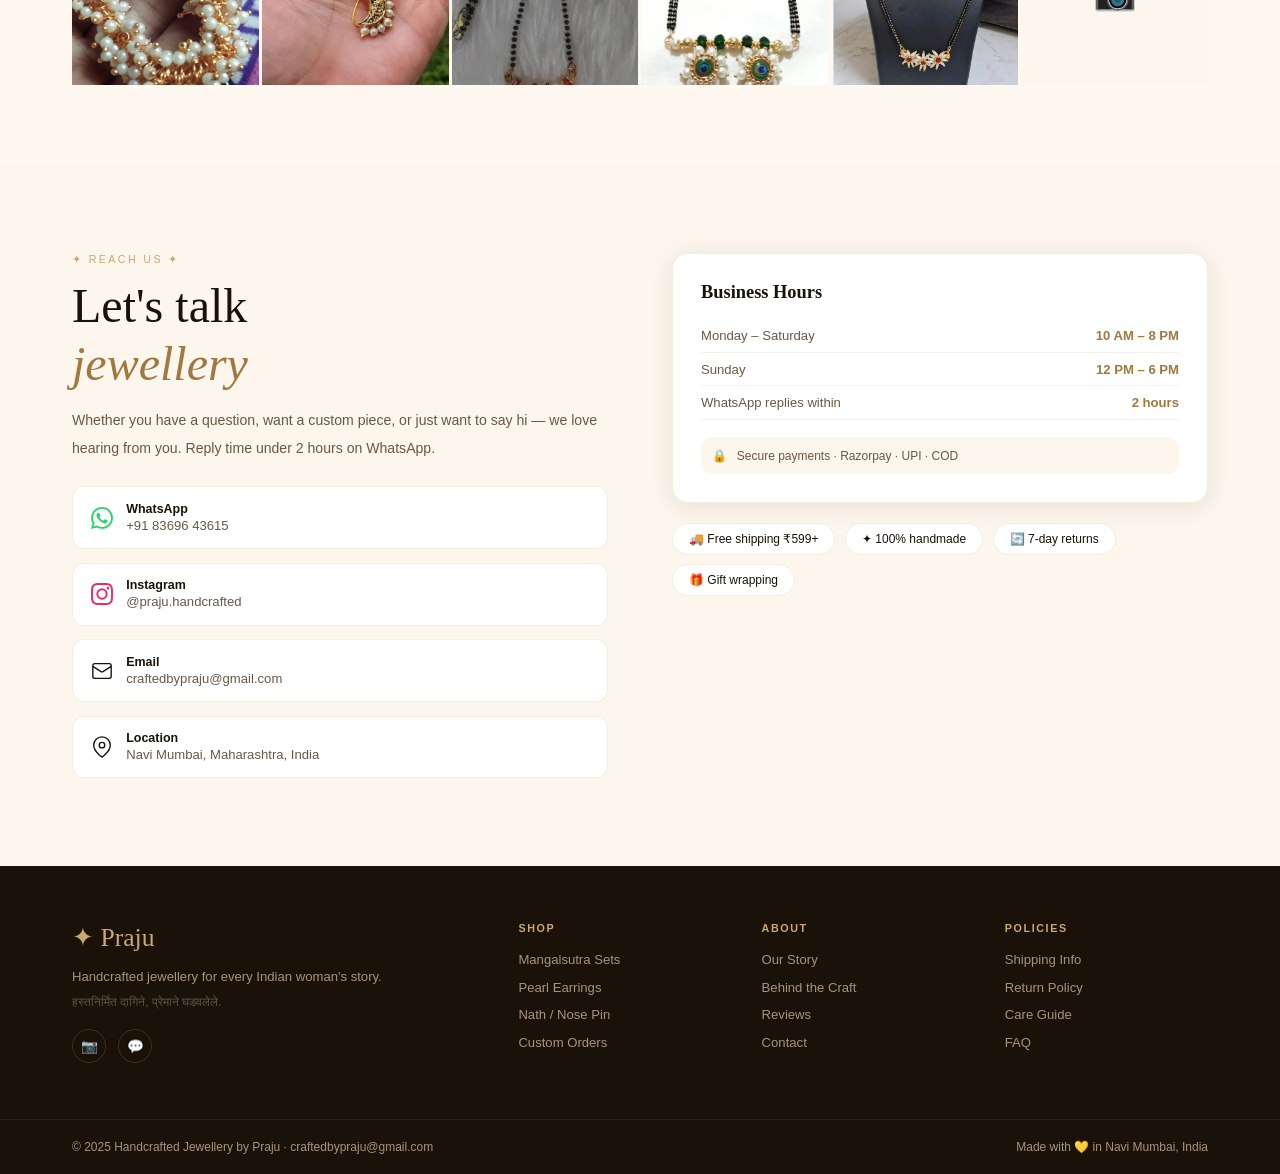
==== commit 7cd76772: "Instagram handle changed to real" ====
--- a/index.html
+++ b/index.html
@@ -626,15 +626,15 @@
     <div class="insta-hdr">
       <span class="eyebrow">✦ @praju.handcrafted ✦</span>
       <h2 class="ttl">As seen on Instagram</h2>
-      <a href="https://instagram.com/praju.jewellery" target="_blank" class="btn bo">Follow for Daily Drops</a>
+      <a href="https://instagram.com/praju.handcrafted" target="_blank" class="btn bo">Follow for Daily Drops</a>
     </div>
     <div class="insta-g">
-      <div class="ii" onclick="window.open('https://instagram.com/praju.jewellery','_blank')"><img src="images/pearl-hoop-earrings.jpg" alt="Pearl hoop earrings" loading="lazy"/><div class="io">Pearl Hoops</div></div>
-      <div class="ii" onclick="window.open('https://instagram.com/praju.jewellery','_blank')"><img src="images/floral-mangalsutra-set.jpg" alt="Floral mangalsutra" loading="lazy"/><div class="io">Floral Set</div></div>
-      <div class="ii" onclick="window.open('https://instagram.com/praju.jewellery','_blank')"><img src="images/lotus-mangalsutra-set.jpg" alt="Lotus mangalsutra" loading="lazy"/><div class="io">Lotus Set</div></div>
-      <div class="ii" onclick="window.open('https://instagram.com/praju.jewellery','_blank')"><img src="images/gold-moon-nath.jpg" alt="Gold moon nath" loading="lazy"/><div class="io">Moon Nath</div></div>
-      <div class="ii" onclick="window.open('https://instagram.com/praju.jewellery','_blank')"><img src="images/peacock-mangalsutra-set.jpg" alt="Peacock mangalsutra" loading="lazy"/><div class="io">Peacock Set</div></div>
-      <div class="ii" onclick="window.open('https://instagram.com/praju.jewellery','_blank')"><div class="ii-em">📷</div><div class="io">See More</div></div>
+      <div class="ii" onclick="window.open('https://instagram.com/praju.handcrafted','_blank')"><img src="images/pearl-hoop-earrings.jpg" alt="Pearl hoop earrings" loading="lazy"/><div class="io">Pearl Hoops</div></div>
+      <div class="ii" onclick="window.open('https://instagram.com/praju.handcrafted','_blank')"><img src="images/floral-mangalsutra-set.jpg" alt="Floral mangalsutra" loading="lazy"/><div class="io">Floral Set</div></div>
+      <div class="ii" onclick="window.open('https://instagram.com/praju.handcrafted','_blank')"><img src="images/lotus-mangalsutra-set.jpg" alt="Lotus mangalsutra" loading="lazy"/><div class="io">Lotus Set</div></div>
+      <div class="ii" onclick="window.open('https://instagram.com/praju.handcrafted','_blank')"><img src="images/gold-moon-nath.jpg" alt="Gold moon nath" loading="lazy"/><div class="io">Moon Nath</div></div>
+      <div class="ii" onclick="window.open('https://instagram.com/praju.handcrafted','_blank')"><img src="images/peacock-mangalsutra-set.jpg" alt="Peacock mangalsutra" loading="lazy"/><div class="io">Peacock Set</div></div>
+      <div class="ii" onclick="window.open('https://instagram.com/praju.handcrafted','_blank')"><div class="ii-em">📷</div><div class="io">See More</div></div>
     </div>
   </div>
 </section>
@@ -652,9 +652,9 @@
             <svg width="22" height="22" viewBox="0 0 24 24" fill="currentColor"><path d="M17.472 14.382c-.297-.149-1.758-.867-2.03-.967-.273-.099-.471-.148-.67.15-.197.297-.767.966-.94 1.164-.173.199-.347.223-.644.075-.297-.15-1.255-.463-2.39-1.475-.883-.788-1.48-1.761-1.653-2.059-.173-.297-.018-.458.13-.606.134-.133.298-.347.446-.52.149-.174.198-.298.298-.497.099-.198.05-.371-.025-.52-.075-.149-.669-1.612-.916-2.207-.242-.579-.487-.5-.669-.51-.173-.008-.371-.01-.57-.01-.198 0-.52.074-.792.372-.272.297-1.04 1.016-1.04 2.479 0 1.462 1.065 2.875 1.213 3.074.149.198 2.096 3.2 5.077 4.487.709.306 1.262.489 1.694.625.712.227 1.36.195 1.871.118.571-.085 1.758-.719 2.006-1.413.248-.694.248-1.289.173-1.413-.074-.124-.272-.198-.57-.347m-5.421 7.403h-.004a9.87 9.87 0 01-5.031-1.378l-.361-.214-3.741.982.998-3.648-.235-.374a9.86 9.86 0 01-1.51-5.26c.001-5.45 4.436-9.884 9.888-9.884 2.64 0 5.122 1.03 6.988 2.898a9.825 9.825 0 012.893 6.994c-.003 5.45-4.437 9.884-9.885 9.884m8.413-18.297A11.815 11.815 0 0012.05 0C5.495 0 .16 5.335.157 11.892c0 2.096.547 4.142 1.588 5.945L.057 24l6.305-1.654a11.882 11.882 0 005.683 1.448h.005c6.554 0 11.89-5.335 11.893-11.893a11.821 11.821 0 00-3.48-8.413Z"/></svg>
             <div><strong>WhatsApp</strong><span>+91 83696 43615</span></div>
           </a>
-          <a href="https://instagram.com/praju.jewellery" target="_blank" class="cm cm-ig">
+          <a href="https://instagram.com/praju.handcrafted" target="_blank" class="cm cm-ig">
             <svg width="22" height="22" viewBox="0 0 24 24" fill="currentColor"><path d="M12 2.163c3.204 0 3.584.012 4.85.07 3.252.148 4.771 1.691 4.919 4.919.058 1.265.069 1.645.069 4.849 0 3.205-.012 3.584-.069 4.849-.149 3.225-1.664 4.771-4.919 4.919-1.266.058-1.644.07-4.85.07-3.204 0-3.584-.012-4.849-.07-3.26-.149-4.771-1.699-4.919-4.92-.058-1.265-.07-1.644-.07-4.849 0-3.204.013-3.583.07-4.849.149-3.227 1.664-4.771 4.919-4.919 1.266-.057 1.645-.069 4.849-.069zM12 0C8.741 0 8.333.014 7.053.072 2.695.272.273 2.69.073 7.052.014 8.333 0 8.741 0 12c0 3.259.014 3.668.072 4.948.2 4.358 2.618 6.78 6.98 6.98C8.333 23.986 8.741 24 12 24c3.259 0 3.668-.014 4.948-.072 4.354-.2 6.782-2.618 6.979-6.98.059-1.28.073-1.689.073-4.948 0-3.259-.014-3.667-.072-4.947-.196-4.354-2.617-6.78-6.979-6.98C15.668.014 15.259 0 12 0zm0 5.838a6.162 6.162 0 100 12.324 6.162 6.162 0 000-12.324zM12 16a4 4 0 110-8 4 4 0 010 8zm6.406-11.845a1.44 1.44 0 100 2.881 1.44 1.44 0 000-2.881z"/></svg>
-            <div><strong>Instagram</strong><span>@praju.jewellery</span></div>
+            <div><strong>Instagram</strong><span>@praju.handcrafted</span></div>
           </a>
           <a href="mailto:craftedbypraju@gmail.com" class="cm">
             <svg width="22" height="22" viewBox="0 0 24 24" fill="none" stroke="currentColor" stroke-width="1.5"><rect x="2" y="4" width="20" height="16" rx="2"/><path d="m22 7-8.97 5.7a1.94 1.94 0 0 1-2.06 0L2 7"/></svg>
@@ -693,7 +693,7 @@
       <p class="ftag">Handcrafted jewellery for every Indian woman's story.</p>
       <p class="fmr">हस्तनिर्मित दागिने, प्रेमाने घडवलेले.</p>
       <div class="fsoc">
-        <a href="https://instagram.com/praju.jewellery" target="_blank">📷</a>
+        <a href="https://instagram.com/praju.handcrafted" target="_blank">📷</a>
         <a href="https://wa.me/918369643615" target="_blank">💬</a>
       </div>
     </div>
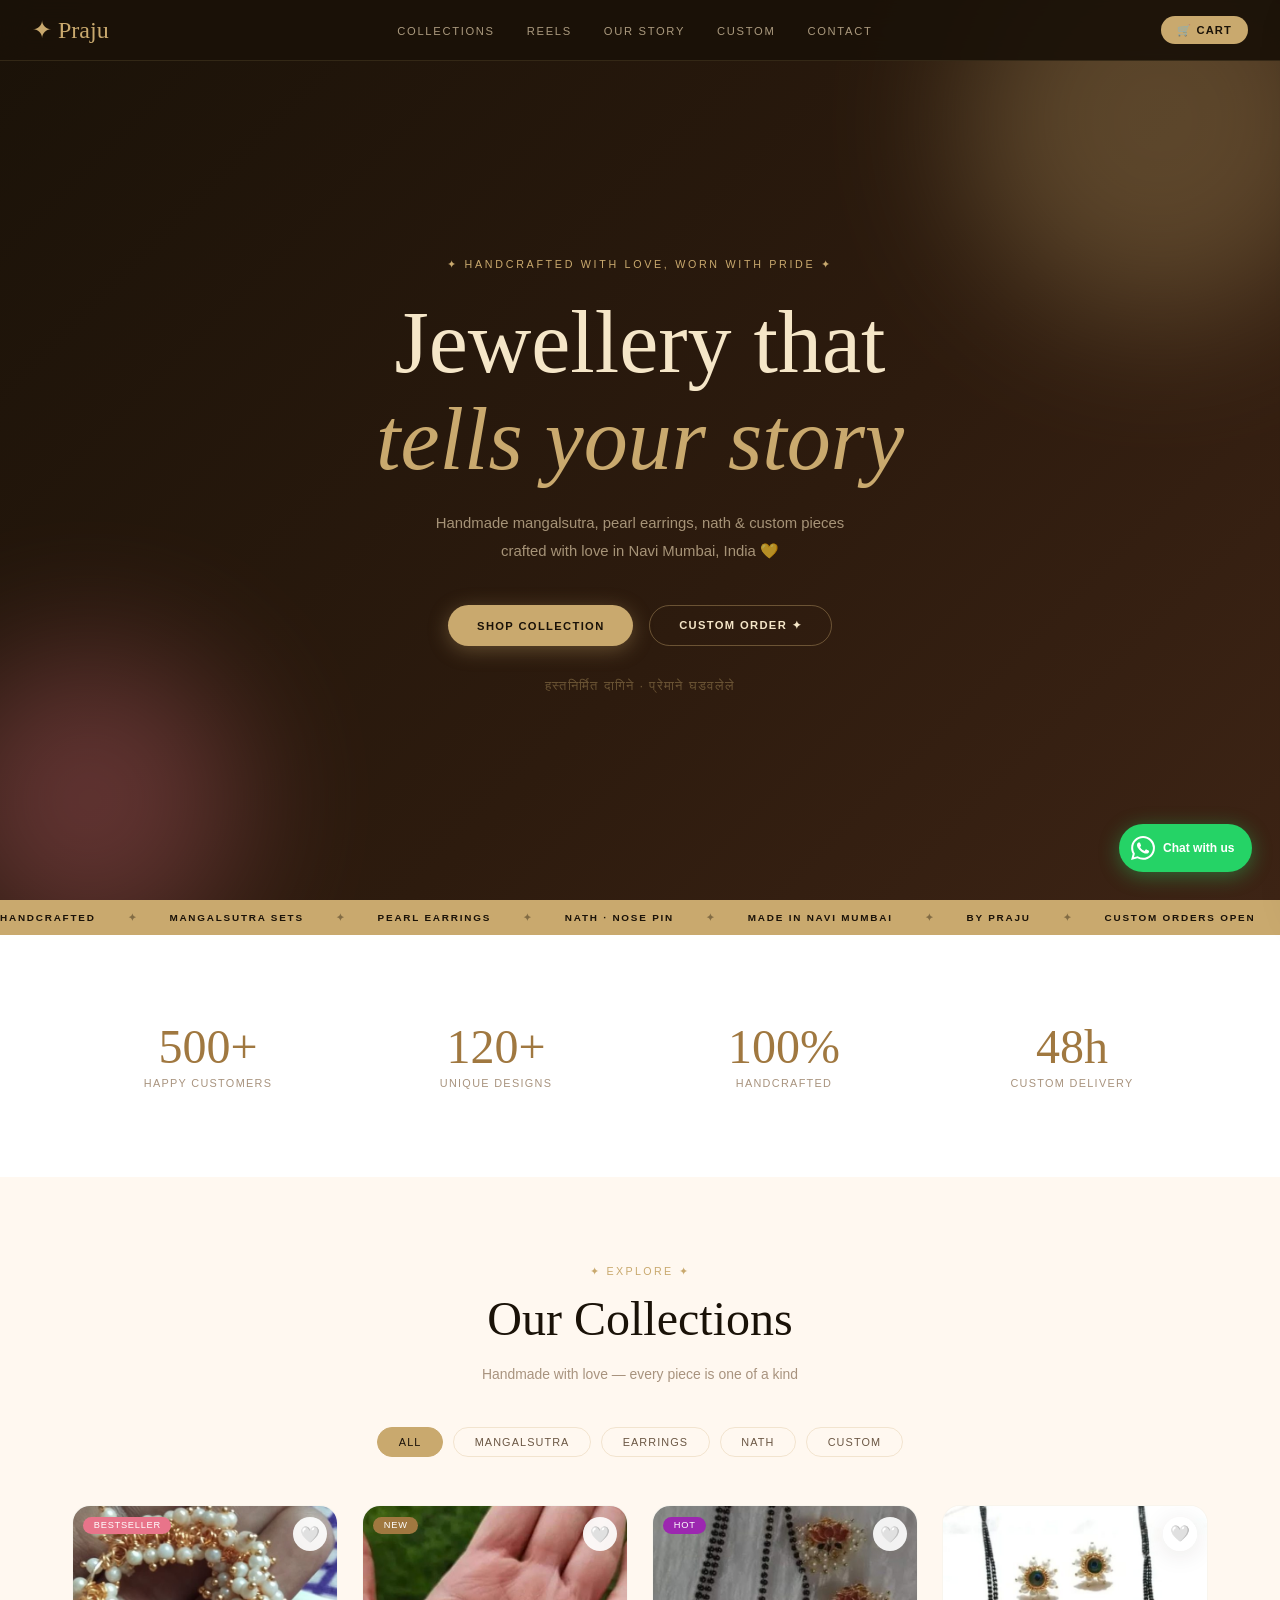
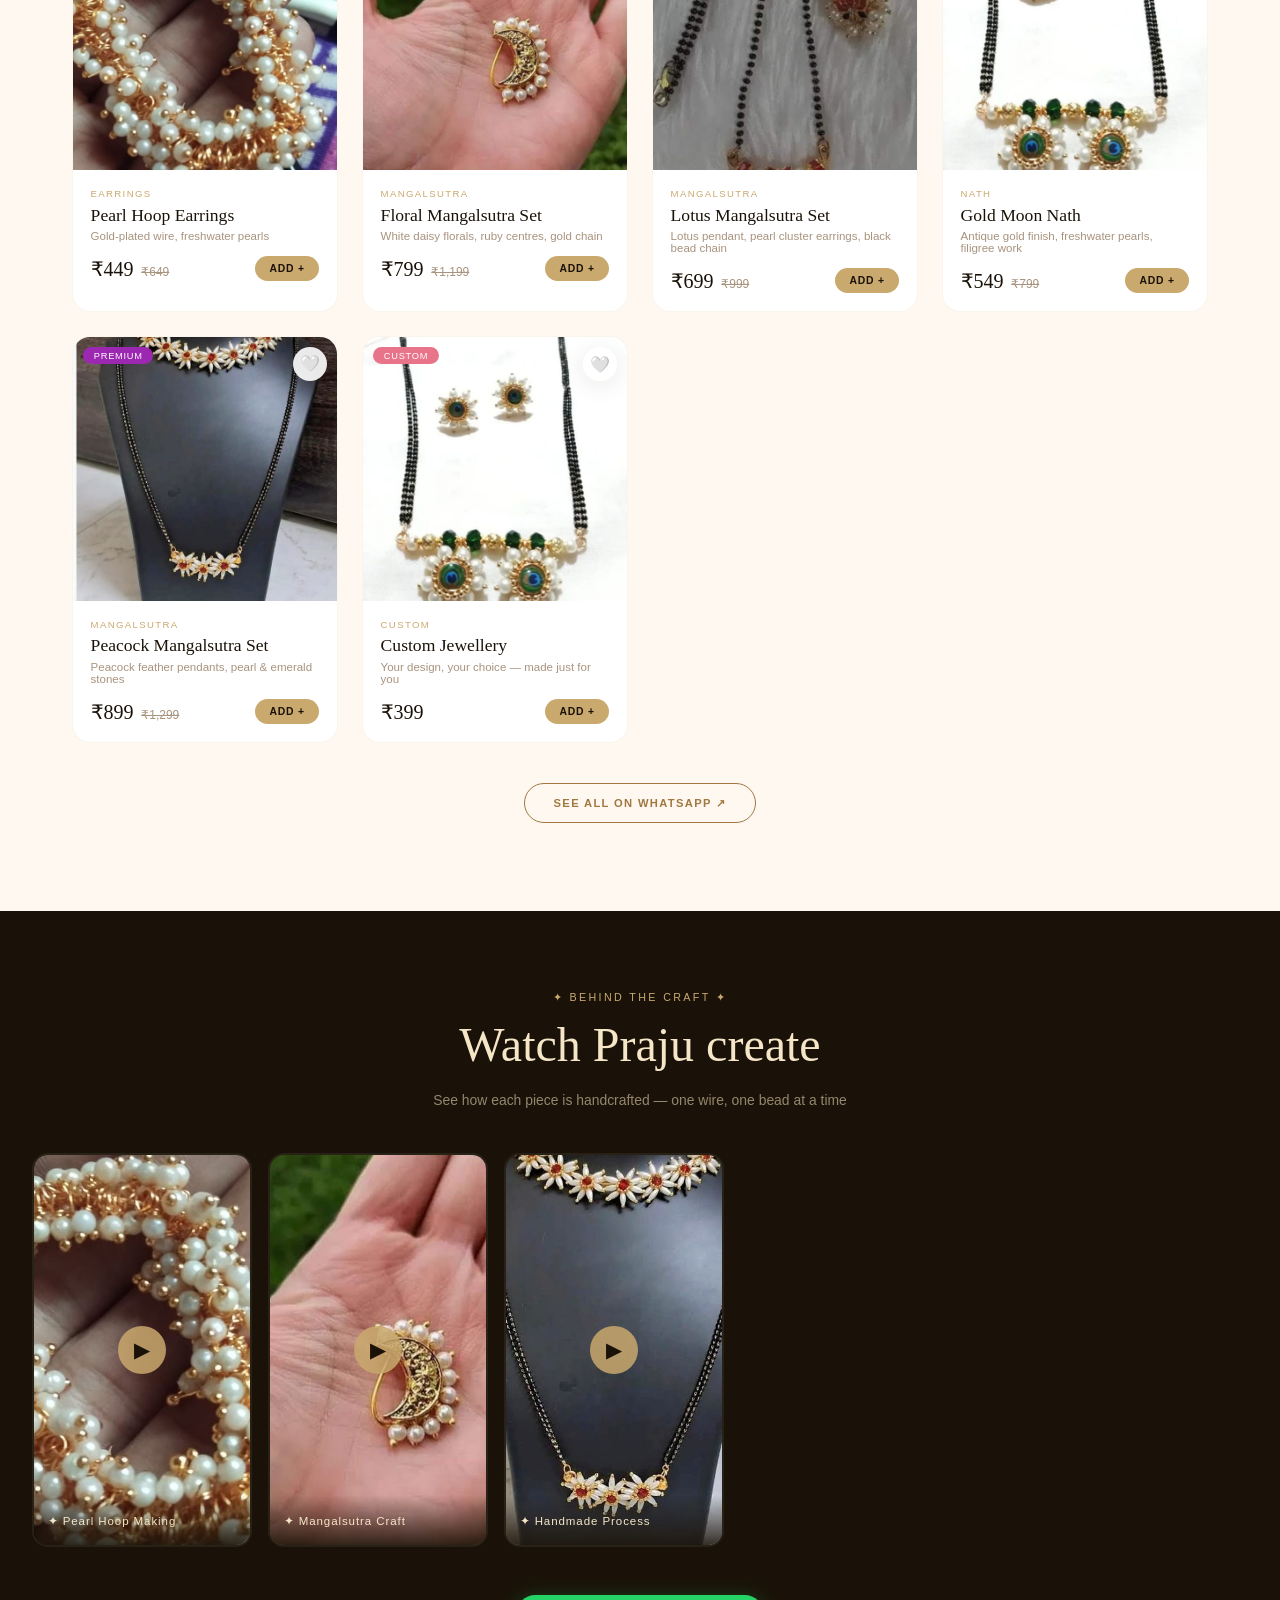
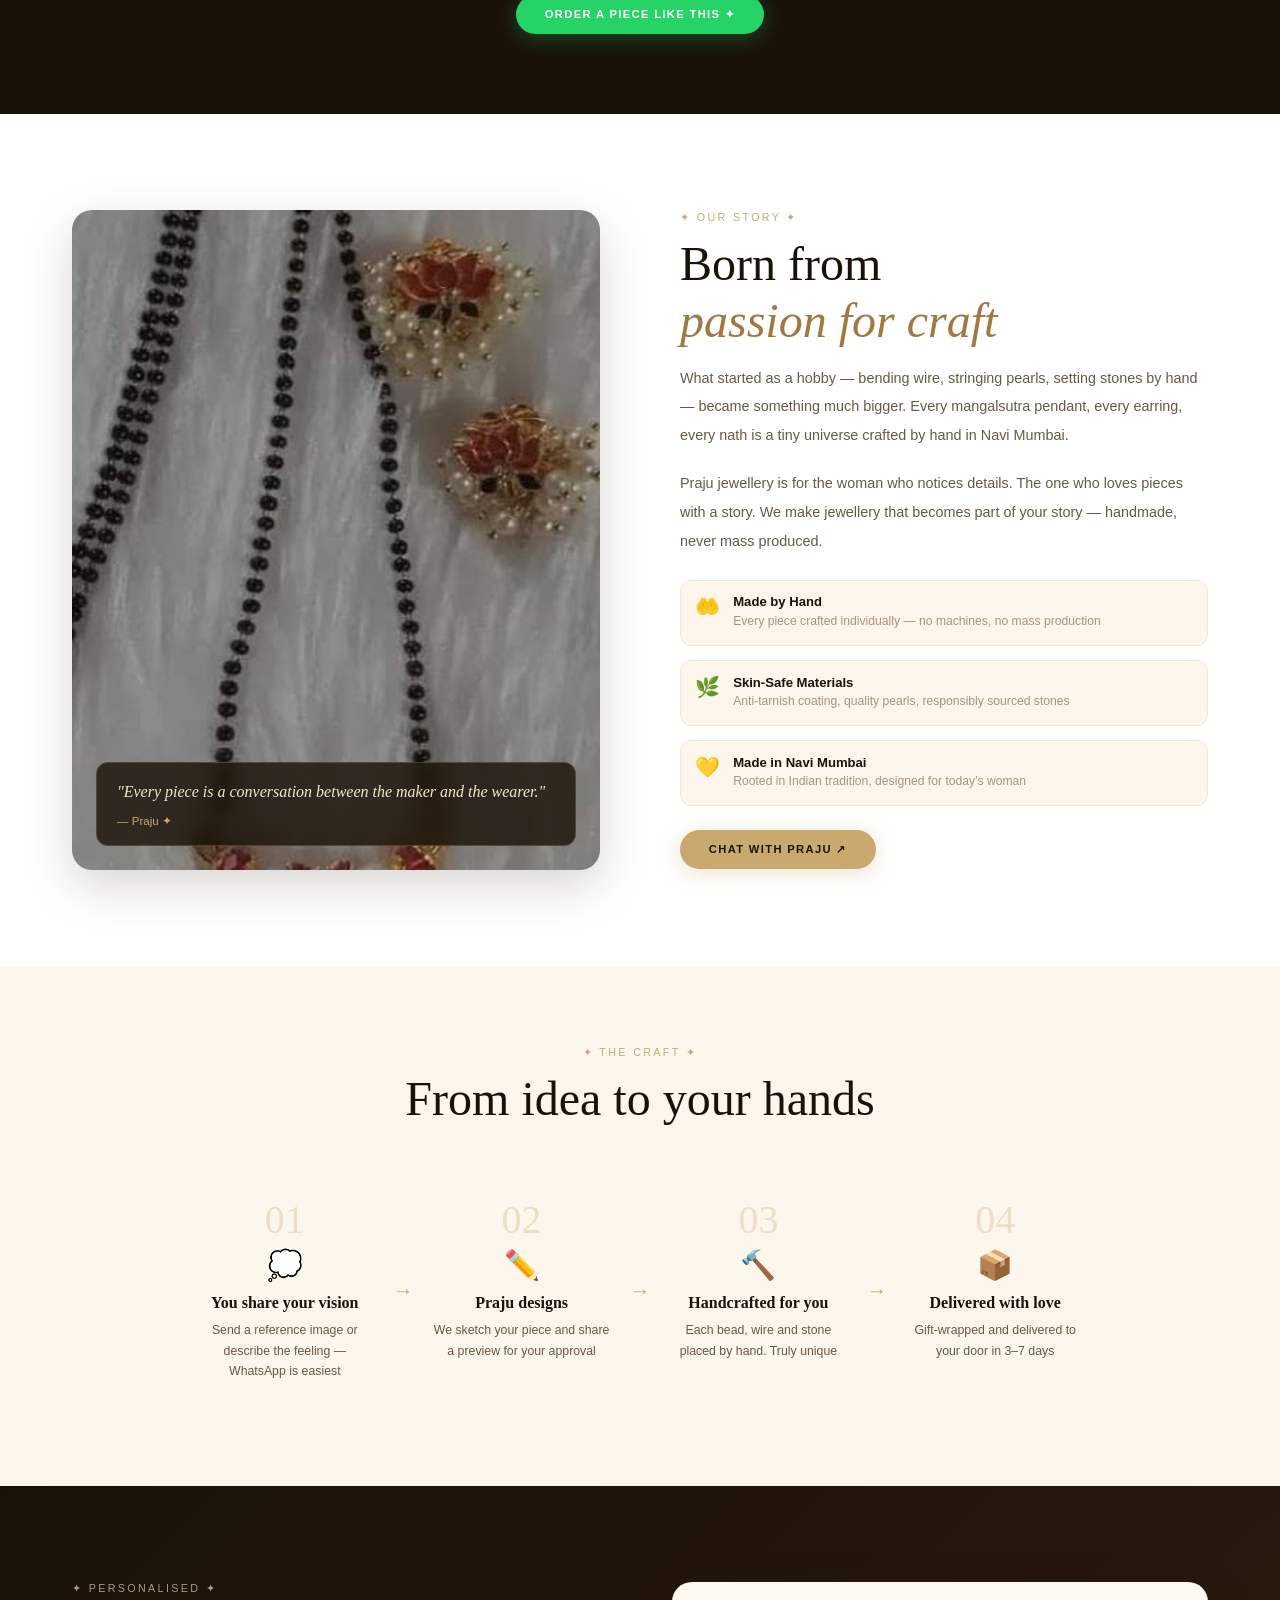
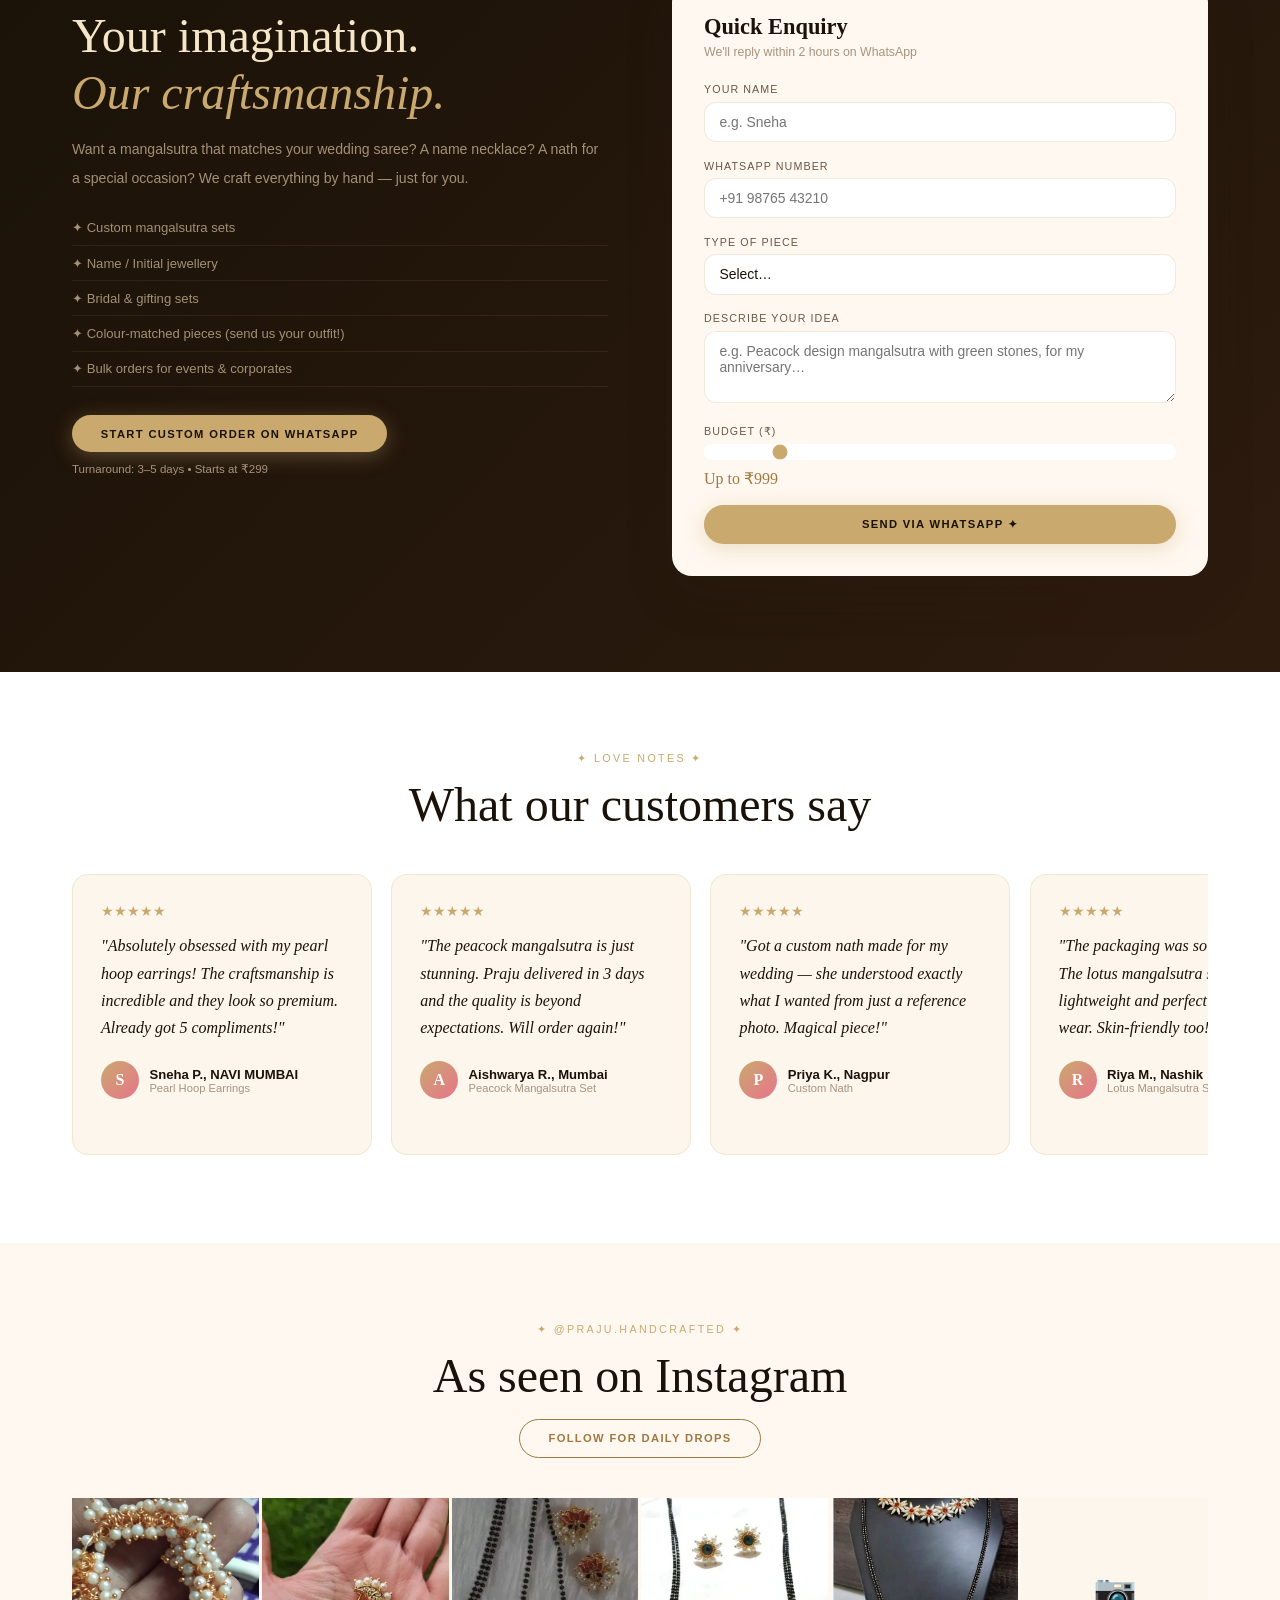
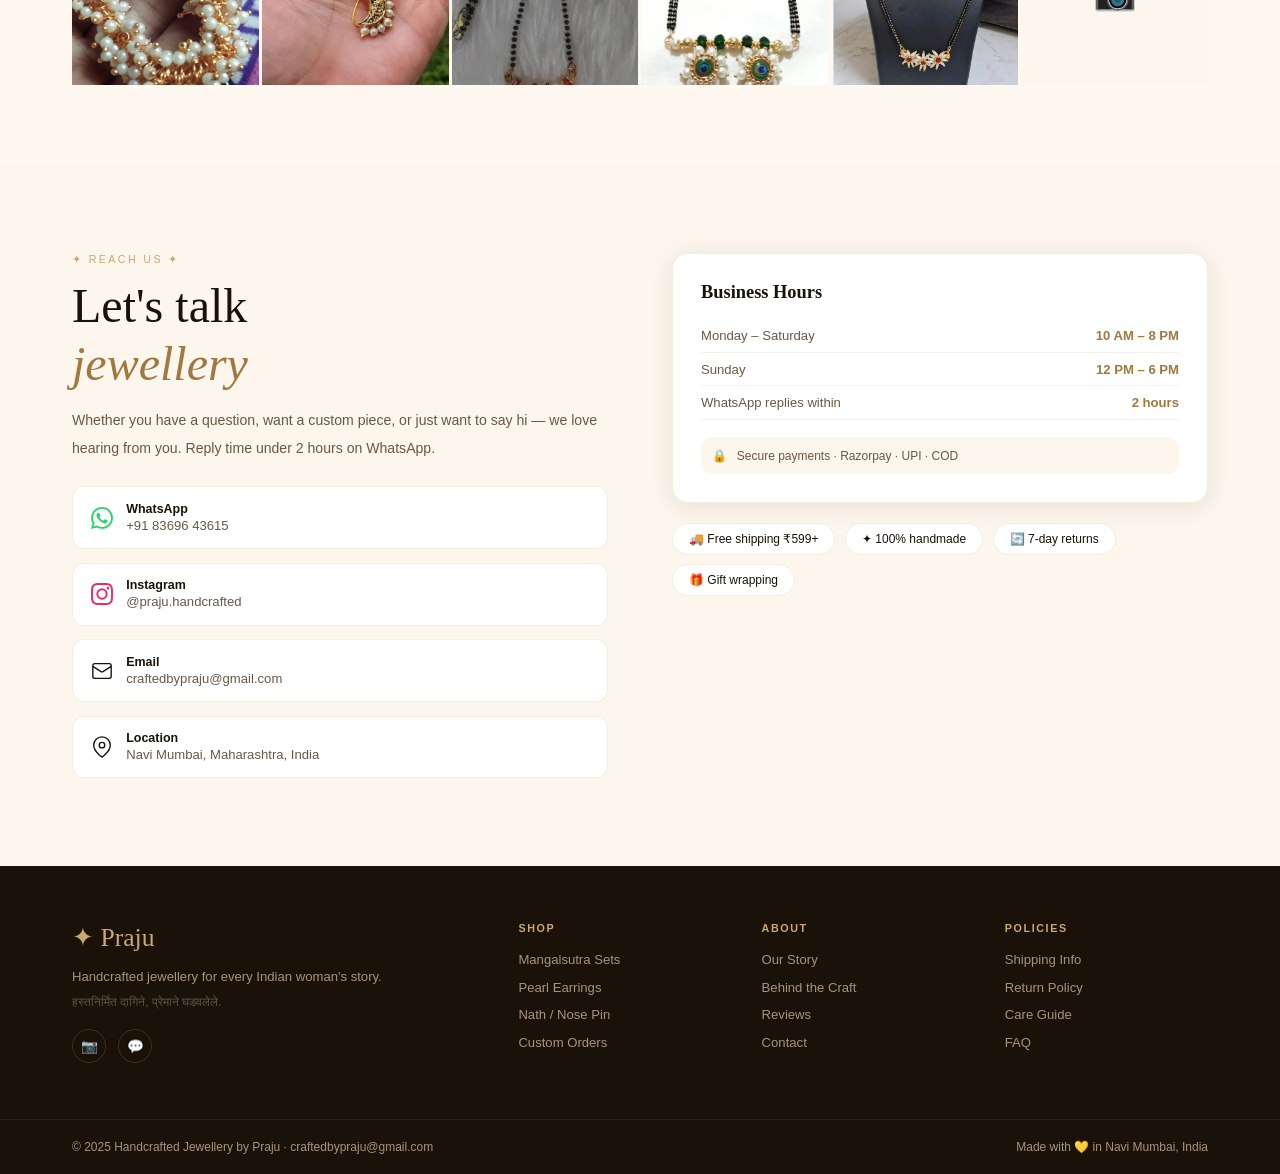
==== commit ad2571cb: "Change 'MADE IN PUNE' to 'MADE IN NAVI MUMBAI' Updated location references from Pune to Navi Mumbai " ====
--- a/index.html
+++ b/index.html
@@ -438,14 +438,14 @@
   <span>MANGALSUTRA SETS</span><span class="md">✦</span>
   <span>PEARL EARRINGS</span><span class="md">✦</span>
   <span>NATH · NOSE PIN</span><span class="md">✦</span>
-  <span>MADE IN PUNE</span><span class="md">✦</span>
+  <span>MADE IN NAVI MUMBAI</span><span class="md">✦</span>
   <span>BY PRAJU</span><span class="md">✦</span>
   <span>CUSTOM ORDERS OPEN</span><span class="md">✦</span>
   <span>HANDCRAFTED</span><span class="md">✦</span>
   <span>MANGALSUTRA SETS</span><span class="md">✦</span>
   <span>PEARL EARRINGS</span><span class="md">✦</span>
   <span>NATH · NOSE PIN</span><span class="md">✦</span>
-  <span>MADE IN PUNE</span><span class="md">✦</span>
+  <span>MADE IN NAVI MUMBAI</span><span class="md">✦</span>
   <span>BY PRAJU</span><span class="md">✦</span>
   <span>CUSTOM ORDERS OPEN</span><span class="md">✦</span>
 </div></div>
@@ -611,7 +611,7 @@
       <h2 class="ttl">What our customers say</h2>
     </div>
     <div class="rev-track">
-      <div class="rc"><div class="rs">★★★★★</div><p class="rt">"Absolutely obsessed with my pearl hoop earrings! The craftsmanship is incredible and they look so premium. Already got 5 compliments!"</p><div class="rf"><div class="av">S</div><div><div class="rn">Sneha P., Pune</div><div class="rm">Pearl Hoop Earrings</div></div></div></div>
+      <div class="rc"><div class="rs">★★★★★</div><p class="rt">"Absolutely obsessed with my pearl hoop earrings! The craftsmanship is incredible and they look so premium. Already got 5 compliments!"</p><div class="rf"><div class="av">S</div><div><div class="rn">Sneha P., NAVI MUMBAI</div><div class="rm">Pearl Hoop Earrings</div></div></div></div>
       <div class="rc"><div class="rs">★★★★★</div><p class="rt">"The peacock mangalsutra is just stunning. Praju delivered in 3 days and the quality is beyond expectations. Will order again!"</p><div class="rf"><div class="av">A</div><div><div class="rn">Aishwarya R., Mumbai</div><div class="rm">Peacock Mangalsutra Set</div></div></div></div>
       <div class="rc"><div class="rs">★★★★★</div><p class="rt">"Got a custom nath made for my wedding — she understood exactly what I wanted from just a reference photo. Magical piece!"</p><div class="rf"><div class="av">P</div><div><div class="rn">Priya K., Nagpur</div><div class="rm">Custom Nath</div></div></div></div>
       <div class="rc"><div class="rs">★★★★★</div><p class="rt">"The packaging was so beautiful! The lotus mangalsutra set is lightweight and perfect for daily wear. Skin-friendly too!"</p><div class="rf"><div class="av">R</div><div><div class="rn">Riya M., Nashik</div><div class="rm">Lotus Mangalsutra Set</div></div></div></div>
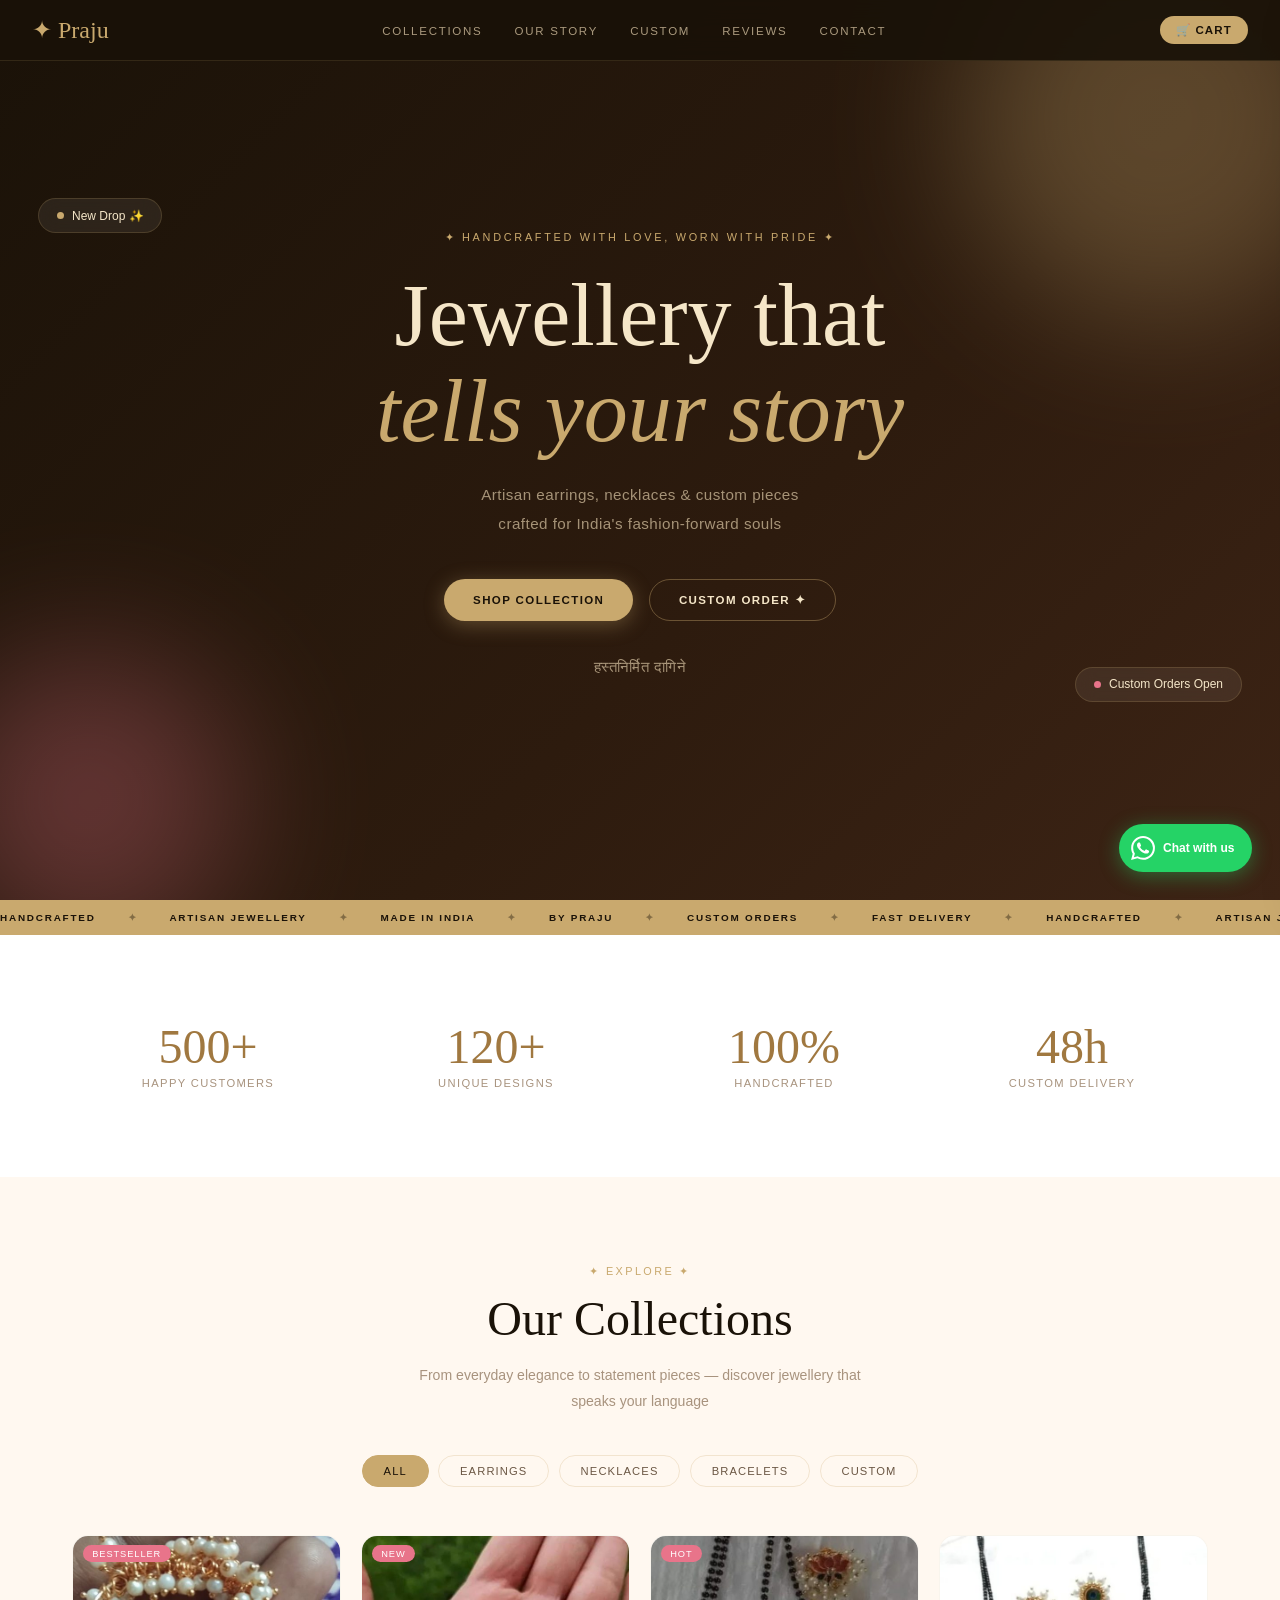
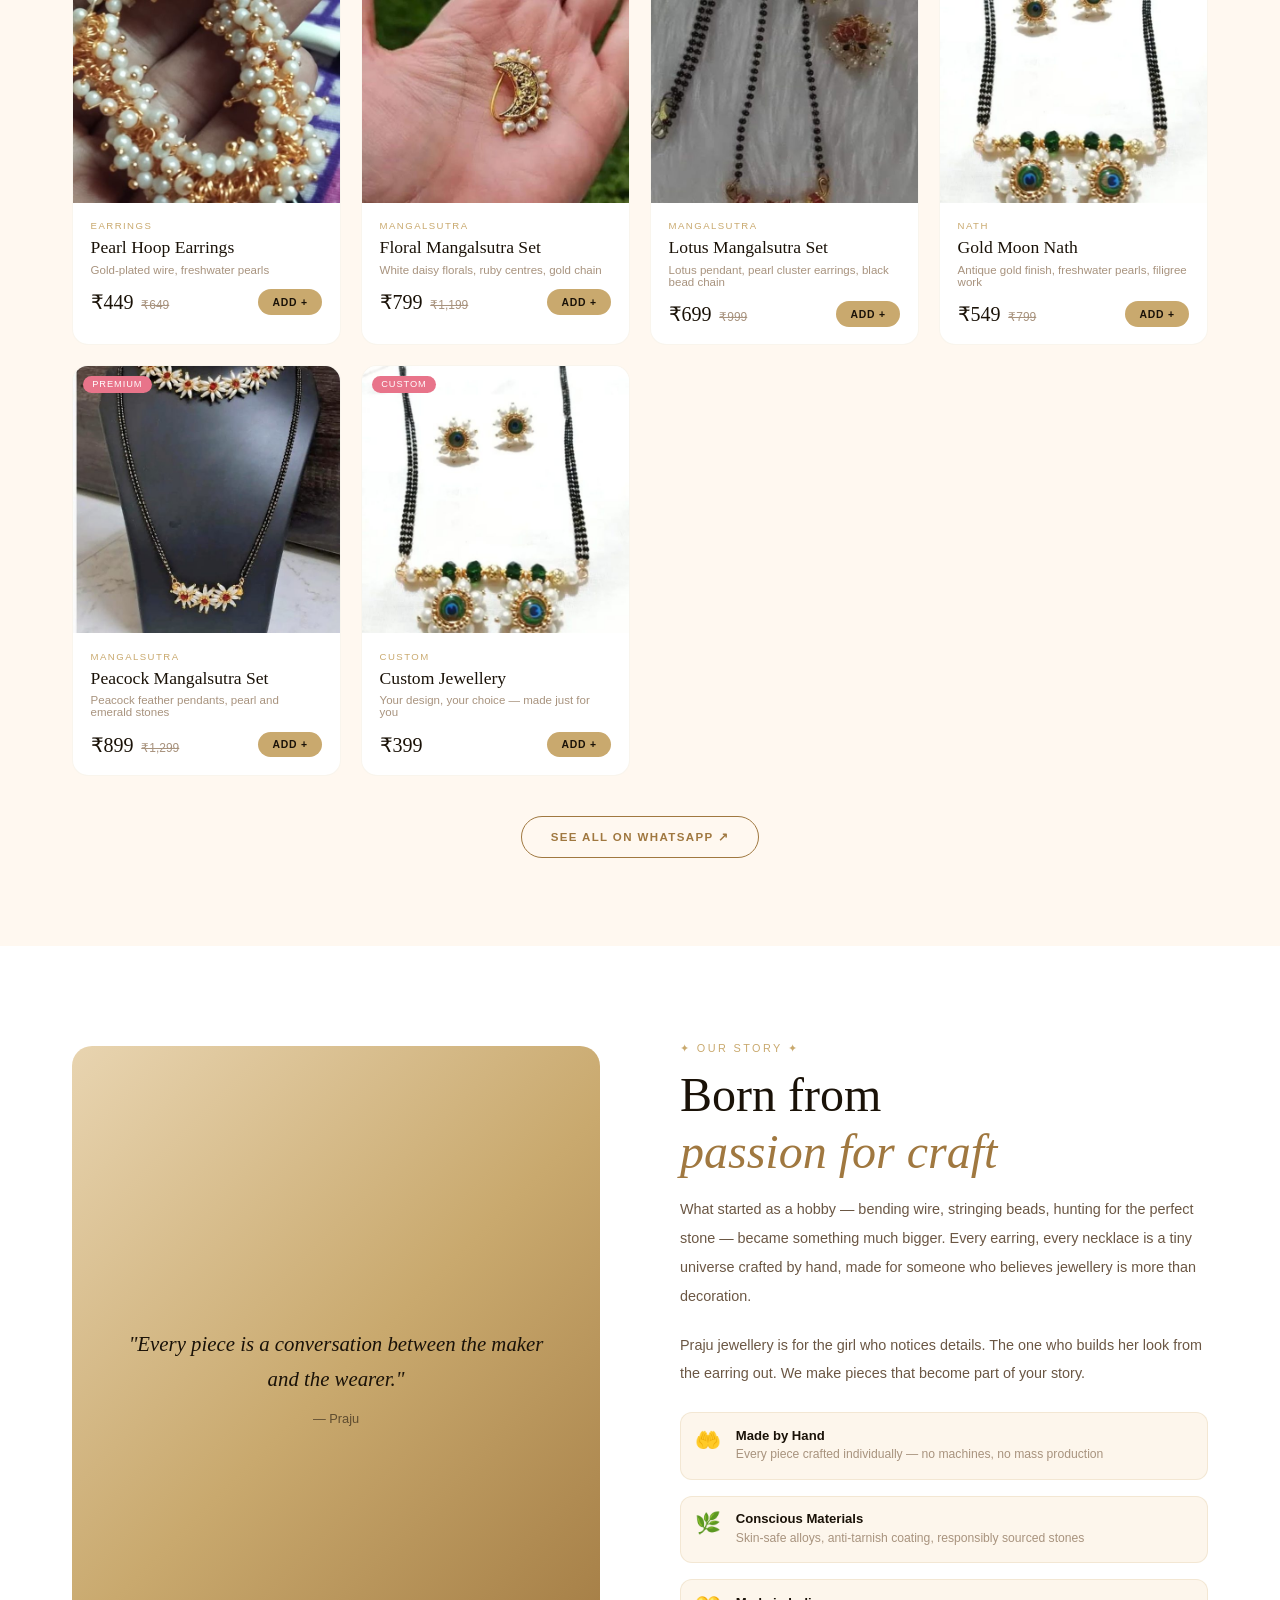
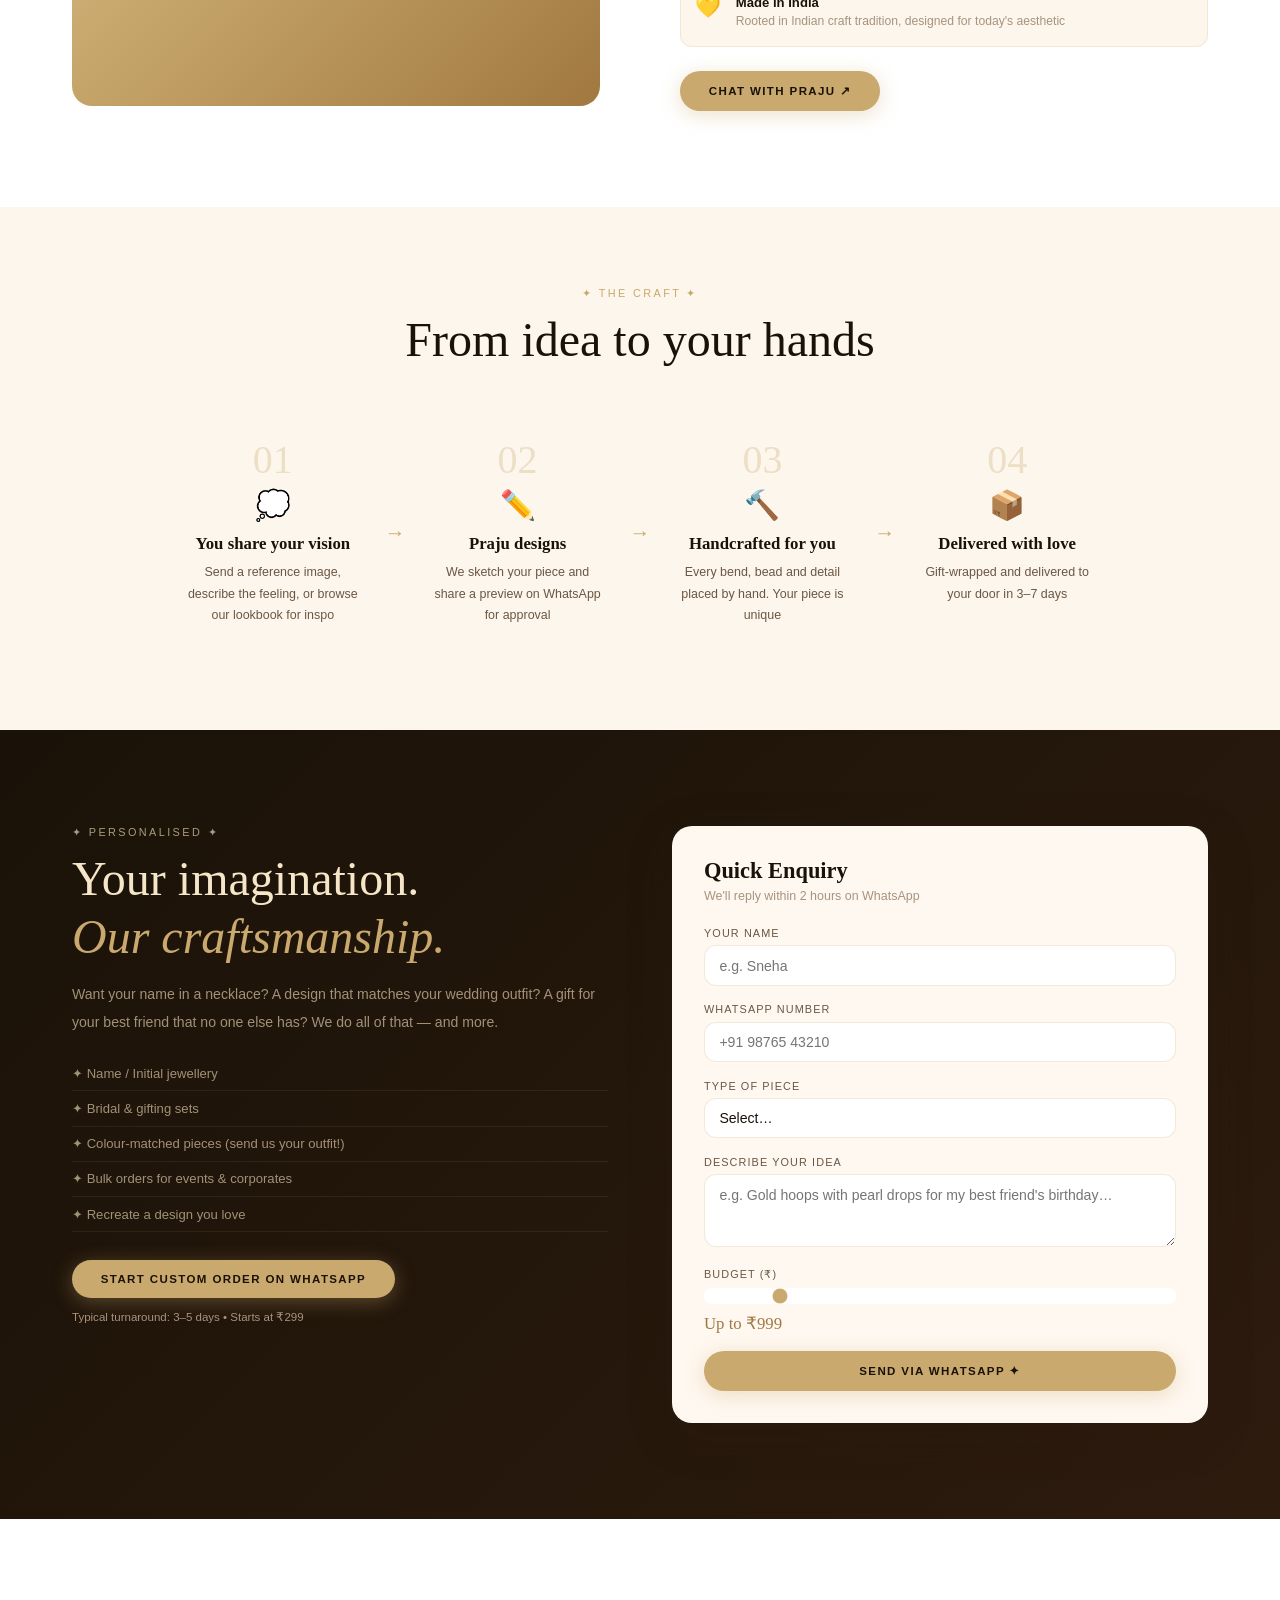
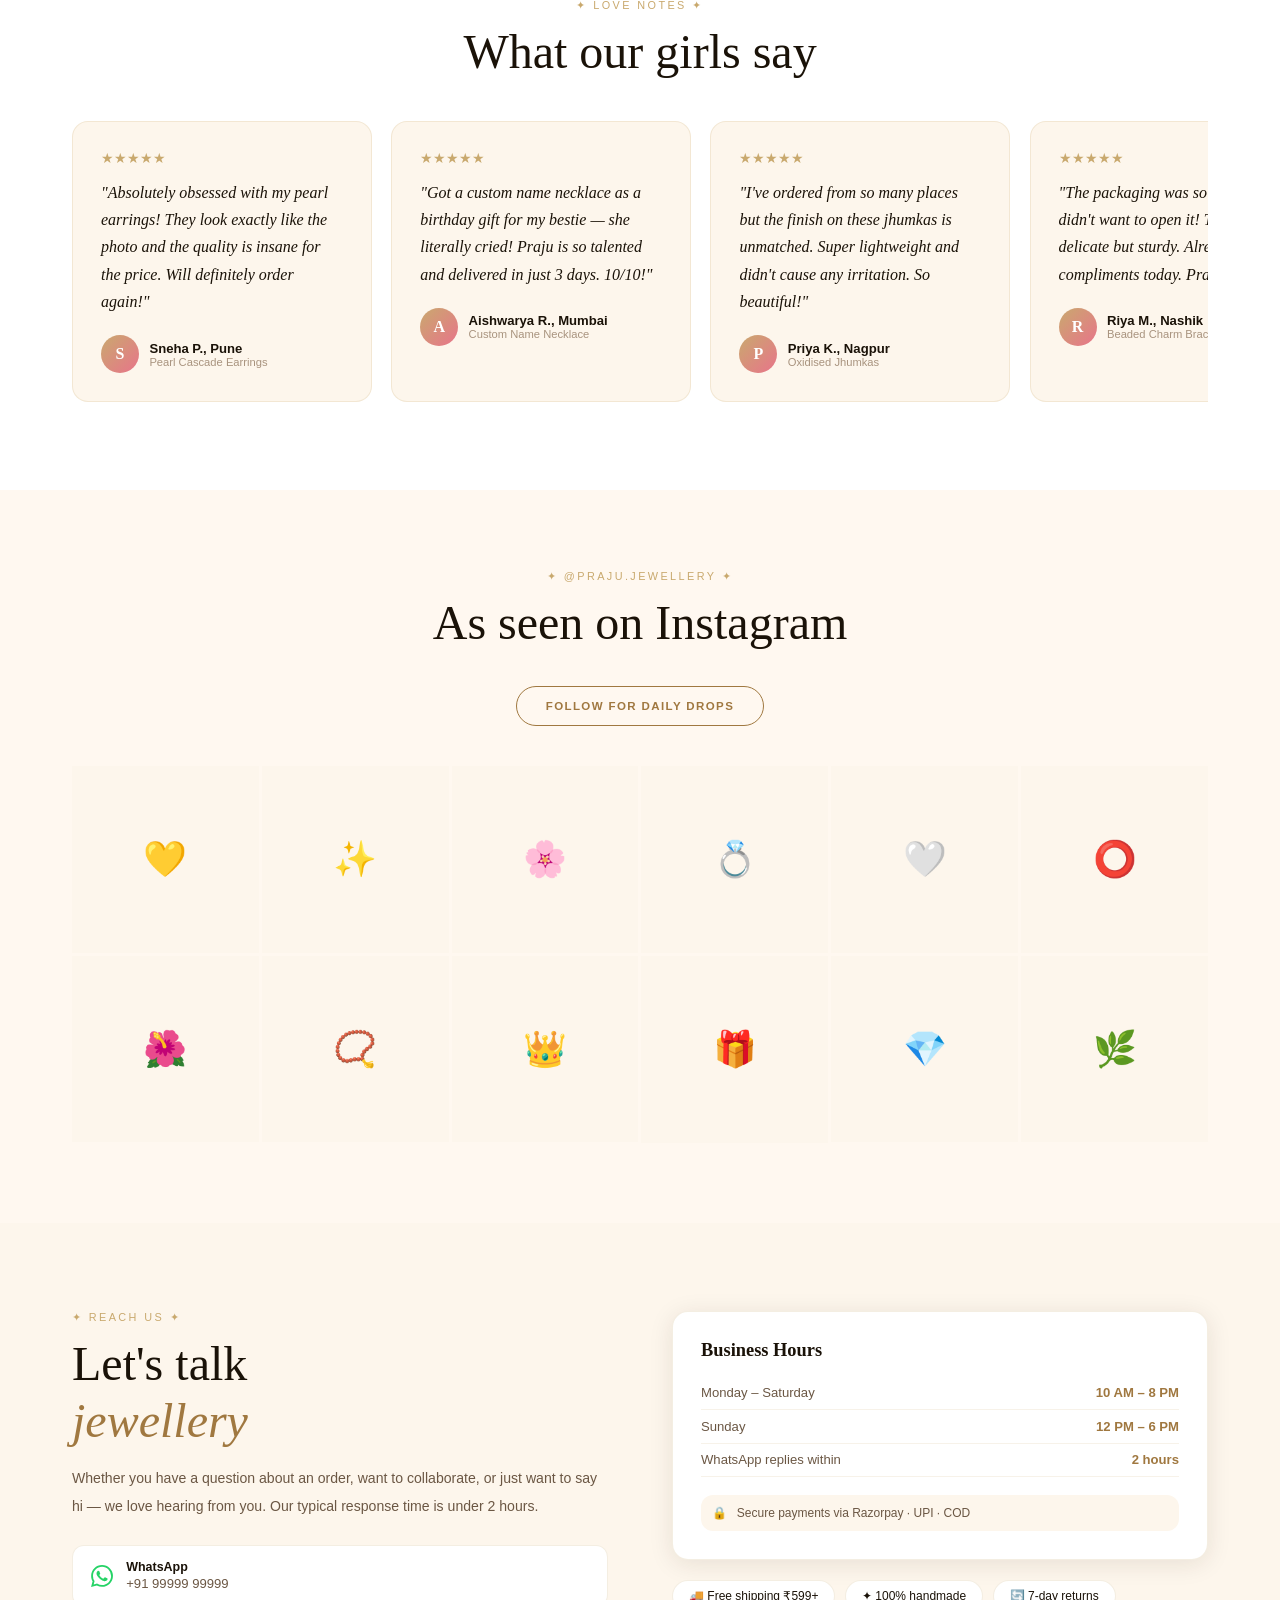
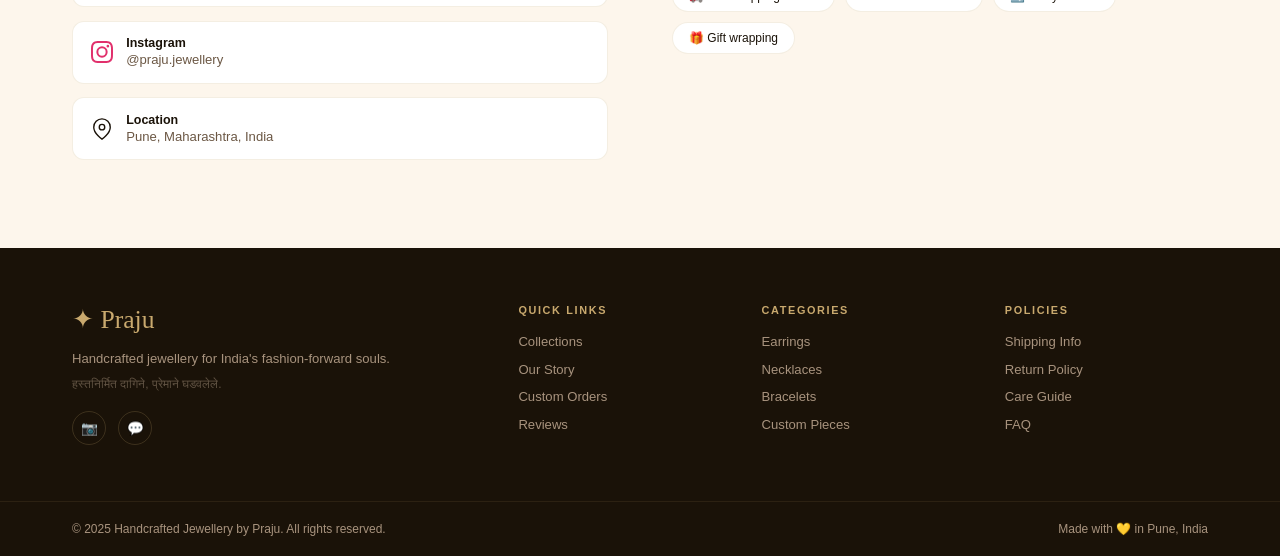
==== commit 84e3374b: "Add files via upload" ====
--- a/index.html
+++ b/index.html
@@ -3,51 +3,50 @@
 <head>
 <meta charset="UTF-8"/>
 <meta name="viewport" content="width=device-width, initial-scale=1.0"/>
-<meta name="description" content="Handcrafted Jewellery by Praju — Artisan mangalsutra, earrings, nath & custom pieces. Made with love in Navi Mumbai, India. Contact: craftedbypraju@gmail.com"/>
-<meta property="og:title" content="Handcrafted Jewellery by Praju"/>
-<meta property="og:description" content="Artisan mangalsutra sets, pearl earrings, nath & custom jewellery. Shop handmade Indian jewellery."/>
-<meta property="og:image" content="images/floral-mangalsutra-set.jpg"/>
+<meta name="description" content="Handcrafted Jewellery by Praju — Artisan earrings, necklaces, bracelets & custom pieces. Made with love in India."/>
 <title>Handcrafted Jewellery by Praju ✦</title>
 <link rel="icon" href="data:image/svg+xml,<svg xmlns='http://www.w3.org/2000/svg' viewBox='0 0 100 100'><text y='.9em' font-size='90'>💛</text></svg>"/>
 <style>
+/* ── TOKENS ── */
 :root{
   --gold:#C9A96E;--gold-d:#A07840;--gold-l:#F5E6C8;--gold-p:#FDF6EC;
-  --rose:#E8748A;--ink:#1A1208;--mid:#6B5744;--muted:#A8937E;
+  --rose:#E8748A;--rose-l:#FCE4EC;
+  --ink:#1A1208;--mid:#6B5744;--muted:#A8937E;
   --cream:#FFF8F0;--white:#fff;
   --ff:'Georgia',serif;--ffs:'Segoe UI',Arial,sans-serif;
   --r:12px;--rr:999px;
-  --sh:0 4px 24px rgba(45,27,14,.1);--sh2:0 16px 48px rgba(45,27,14,.18);
+  --sh:0 4px 24px rgba(45,27,14,.1);--sh2:0 12px 48px rgba(45,27,14,.18);
 }
 *,*::before,*::after{box-sizing:border-box;margin:0;padding:0}
 html{scroll-behavior:smooth}
 body{font-family:var(--ffs);background:var(--cream);color:var(--ink);overflow-x:hidden}
 a{text-decoration:none;color:inherit}
-img{display:block;max-width:100%;height:auto}
+img{display:block;max-width:100%}
 button{border:none;background:none;font-family:inherit;cursor:pointer}
 ::selection{background:var(--gold-l)}
 
-/* NAV */
+/* ── NAV ── */
 nav{
   position:fixed;top:0;left:0;right:0;z-index:100;
   display:flex;align-items:center;justify-content:space-between;
-  padding:1rem 2rem;background:rgba(26,18,8,.93);backdrop-filter:blur(14px);
+  padding:1rem 2rem;background:rgba(26,18,8,.92);backdrop-filter:blur(12px);
   border-bottom:1px solid rgba(201,169,110,.15);
 }
 .logo{font-family:var(--ff);font-size:1.5rem;color:var(--gold);display:flex;align-items:center;gap:.4rem}
 .nav-links{display:flex;gap:2rem;list-style:none}
-.nav-links a{font-size:.7rem;letter-spacing:.15em;text-transform:uppercase;color:rgba(232,212,176,.7);transition:color .2s}
+.nav-links a{font-size:.72rem;letter-spacing:.15em;text-transform:uppercase;color:rgba(232,212,176,.7);transition:color .2s}
 .nav-links a:hover{color:var(--gold)}
-.nav-right{display:flex;align-items:center;gap:.75rem}
+.nav-right{display:flex;align-items:center;gap:1rem}
 .cart-btn{
-  background:var(--gold);color:var(--ink);border-radius:var(--rr);
-  padding:.45rem 1rem;font-size:.7rem;letter-spacing:.1em;text-transform:uppercase;
-  font-weight:700;display:flex;align-items:center;gap:.4rem;cursor:pointer;
-  transition:all .2s;
+  position:relative;background:var(--gold);color:var(--ink);
+  border-radius:var(--rr);padding:.45rem 1rem;font-size:.72rem;
+  letter-spacing:.1em;text-transform:uppercase;font-weight:700;
+  display:flex;align-items:center;gap:.4rem;cursor:pointer;
 }
 .cart-btn:hover{background:var(--gold-d);color:#fff}
 #cartCount{
   background:var(--rose);color:#fff;border-radius:50%;
-  width:18px;height:18px;font-size:.6rem;display:none;
+  width:18px;height:18px;font-size:.62rem;display:none;
   align-items:center;justify-content:center;
 }
 #cartCount.show{display:flex}
@@ -56,338 +55,353 @@
 @media(max-width:768px){
   nav{padding:.85rem 1.2rem}
   .nav-links{
-    display:none;position:fixed;top:0;right:0;width:72vw;height:100vh;
+    display:none;position:fixed;top:0;right:0;width:70vw;height:100vh;
     background:var(--ink);flex-direction:column;justify-content:center;
-    align-items:center;gap:2.5rem;z-index:200;
+    align-items:center;gap:2.5rem;
   }
   .nav-links.open{display:flex}
   .nav-links a{color:var(--gold-l);font-size:.85rem}
   .burger{display:flex}
 }
 
-/* HERO */
+/* ── HERO ── */
 .hero{
   min-height:100vh;display:flex;align-items:center;justify-content:center;
   background:linear-gradient(135deg,#1A1208 0%,#2D1B0E 60%,#3D2415 100%);
   position:relative;overflow:hidden;padding:6rem 1.5rem 3rem;text-align:center;
 }
-.orb{position:absolute;border-radius:50%;filter:blur(70px);opacity:.3;pointer-events:none}
-.orb1{width:400px;height:400px;background:var(--gold);top:-80px;right:-80px;animation:flt 8s ease-in-out infinite}
-.orb2{width:300px;height:300px;background:var(--rose);bottom:-50px;left:-60px;animation:flt 10s ease-in-out infinite reverse}
-@keyframes flt{0%,100%{transform:translateY(0)}50%{transform:translateY(-20px)}}
+.hero-orb{
+  position:absolute;border-radius:50%;filter:blur(70px);opacity:.3;
+  pointer-events:none;
+}
+.hero-orb-1{width:400px;height:400px;background:var(--gold);top:-80px;right:-80px;animation:float 8s ease-in-out infinite}
+.hero-orb-2{width:300px;height:300px;background:var(--rose);bottom:-50px;left:-60px;animation:float 10s ease-in-out infinite reverse}
+@keyframes float{0%,100%{transform:translateY(0)}50%{transform:translateY(-20px)}}
 .hero-content{position:relative;z-index:2;max-width:720px;margin:0 auto}
-.hero-tag{display:inline-block;font-size:.67rem;letter-spacing:.25em;text-transform:uppercase;color:var(--gold);margin-bottom:1.5rem}
-.hero h1{font-family:var(--ff);font-size:clamp(2.8rem,9vw,5.5rem);font-weight:400;color:var(--gold-l);line-height:1.1;margin-bottom:1.25rem}
+.hero-tag{
+  display:inline-block;font-size:.68rem;letter-spacing:.25em;text-transform:uppercase;
+  color:var(--gold);margin-bottom:1.5rem;
+}
+.hero h1{
+  font-family:var(--ff);font-size:clamp(2.8rem,9vw,5.5rem);font-weight:400;
+  color:var(--gold-l);line-height:1.1;margin-bottom:1.25rem;
+}
 .hero h1 em{font-style:italic;color:var(--gold)}
-.hero-sub{color:rgba(232,212,176,.65);font-size:.93rem;line-height:1.9;margin-bottom:2.5rem}
+.hero p{
+  color:rgba(232,212,176,.65);font-size:.95rem;line-height:1.9;
+  margin-bottom:2.5rem;letter-spacing:.03em;
+}
 .hero-btns{display:flex;gap:1rem;justify-content:center;flex-wrap:wrap}
-.hero-mr{margin-top:2rem;font-size:.82rem;color:rgba(201,169,110,.4);letter-spacing:.1em}
-
-/* MARQUEE */
+.hero-marathi{
+  margin-top:2rem;font-size:.85rem;
+  color:rgba(201,169,110,.4);letter-spacing:.1em;
+}
+.float-pill{
+  position:absolute;background:rgba(255,255,255,.07);backdrop-filter:blur(10px);
+  border:1px solid rgba(201,169,110,.2);border-radius:var(--rr);
+  padding:.6rem 1.1rem;color:var(--gold-l);font-size:.75rem;
+  display:flex;align-items:center;gap:.5rem;
+}
+.float-pill-dot{width:7px;height:7px;border-radius:50%;animation:pulse 2s ease-in-out infinite}
+@keyframes pulse{0%,100%{transform:scale(1);opacity:1}50%{transform:scale(1.5);opacity:.5}}
+.fp1{top:22%;left:3%;animation:floatc 7s ease-in-out infinite}
+.fp2{bottom:22%;right:3%;animation:floatc 9s ease-in-out infinite reverse}
+@keyframes floatc{0%,100%{transform:translateY(0)}50%{transform:translateY(-10px)}}
+@media(max-width:600px){.float-pill{display:none}}
+
+/* ── MARQUEE ── */
 .marquee{overflow:hidden;background:var(--gold);padding:.75rem 0}
-.marquee-inner{display:flex;gap:2rem;white-space:nowrap;animation:mq 22s linear infinite}
+.marquee-inner{
+  display:flex;gap:2rem;white-space:nowrap;
+  animation:marquee 22s linear infinite;
+}
 .marquee-inner span{font-size:.62rem;letter-spacing:.18em;color:var(--ink);font-weight:700}
-.md{opacity:.4}
-@keyframes mq{from{transform:translateX(0)}to{transform:translateX(-50%)}}
-
-/* BUTTONS */
+.marquee-dot{opacity:.4}
+@keyframes marquee{from{transform:translateX(0)}to{transform:translateX(-50%)}}
+
+/* ── BUTTONS ── */
 .btn{
   display:inline-flex;align-items:center;gap:.4rem;
   padding:.8rem 1.8rem;border-radius:var(--rr);
-  font-size:.7rem;letter-spacing:.12em;text-transform:uppercase;
-  font-weight:700;transition:all .25s;cursor:pointer;white-space:nowrap;
-}
-.bg{background:var(--gold);color:var(--ink);box-shadow:0 4px 20px rgba(201,169,110,.35)}
-.bg:hover{background:var(--gold-d);color:#fff;transform:translateY(-2px)}
-.bgh{background:transparent;color:var(--gold-l);border:1px solid rgba(201,169,110,.4)}
-.bgh:hover{background:rgba(201,169,110,.1)}
-.bo{border:1px solid var(--gold-d);color:var(--gold-d)}
-.bo:hover{background:var(--gold-d);color:#fff}
-.bwa{background:#25D366;color:#fff;box-shadow:0 4px 20px rgba(37,211,102,.3)}
-.bwa:hover{background:#1EBE58;transform:translateY(-2px)}
-.bfull{width:100%;justify-content:center}
-
-/* LAYOUT */
-.sec{padding:5.5rem 0}
-.cnt{max-width:1200px;margin:0 auto;padding:0 2rem}
-@media(max-width:600px){.cnt{padding:0 1.1rem}}
-.eyebrow{font-size:.67rem;letter-spacing:.22em;text-transform:uppercase;color:var(--gold);margin-bottom:.7rem;display:block}
-.ttl{font-family:var(--ff);font-size:clamp(2rem,5vw,3rem);font-weight:400;color:var(--ink);line-height:1.2;margin-bottom:.85rem}
-.ttl em{font-style:italic;color:var(--gold-d)}
-.sub{color:var(--muted);font-size:.87rem;line-height:1.9;max-width:480px}
-.tc{text-align:center}.tc .sub{margin:0 auto}
-
-/* STATS */
+  font-size:.72rem;letter-spacing:.12em;text-transform:uppercase;font-weight:700;
+  transition:all .25s ease;white-space:nowrap;cursor:pointer;
+}
+.btn-gold{background:var(--gold);color:var(--ink);box-shadow:0 4px 20px rgba(201,169,110,.35)}
+.btn-gold:hover{background:var(--gold-d);color:#fff;transform:translateY(-2px)}
+.btn-ghost{background:transparent;color:var(--gold-l);border:1px solid rgba(201,169,110,.4)}
+.btn-ghost:hover{background:rgba(201,169,110,.1);border-color:var(--gold)}
+.btn-outline{border:1px solid var(--gold-d);color:var(--gold-d)}
+.btn-outline:hover{background:var(--gold-d);color:#fff}
+.btn-wa{background:#25D366;color:#fff;box-shadow:0 4px 20px rgba(37,211,102,.35)}
+.btn-wa:hover{background:#1EBE58;transform:translateY(-2px)}
+.btn-full{width:100%;justify-content:center}
+
+/* ── SECTION HEADER ── */
+.sec{padding:5rem 0}
+.container{max-width:1200px;margin:0 auto;padding:0 2rem}
+@media(max-width:600px){.container{padding:0 1.1rem}}
+.sec-eyebrow{font-size:.68rem;letter-spacing:.22em;text-transform:uppercase;color:var(--gold);margin-bottom:.7rem;display:block}
+.sec-title{font-family:var(--ff);font-size:clamp(2rem,5vw,3rem);font-weight:400;color:var(--ink);line-height:1.2;margin-bottom:.9rem}
+.sec-title em{font-style:italic;color:var(--gold-d)}
+.sec-sub{color:var(--muted);font-size:.88rem;line-height:1.9;max-width:480px}
+.text-center{text-align:center}
+.text-center .sec-sub{margin:0 auto}
+
+/* ── STATS ── */
 .stats{background:var(--white);padding:4rem 0}
-.stats-g{display:grid;grid-template-columns:repeat(4,1fr);gap:1rem;text-align:center}
+.stats-grid{display:grid;grid-template-columns:repeat(4,1fr);gap:1rem;text-align:center}
 .stat{padding:1.5rem}
-.sn{font-family:var(--ff);font-size:3rem;color:var(--gold-d);line-height:1}
-.sl{font-size:.68rem;letter-spacing:.12em;text-transform:uppercase;color:var(--muted);margin-top:.4rem}
-@media(max-width:600px){.stats-g{grid-template-columns:repeat(2,1fr)}}
-
-/* FILTER TABS */
-.ftabs{display:flex;gap:.6rem;flex-wrap:wrap;justify-content:center;margin-bottom:3rem}
-.ft{
-  padding:.5rem 1.3rem;border-radius:var(--rr);border:1px solid rgba(201,169,110,.25);
-  font-size:.68rem;letter-spacing:.1em;text-transform:uppercase;color:var(--mid);
-  transition:all .2s;cursor:pointer;
-}
-.ft:hover,.ft.on{background:var(--gold);color:var(--ink);border-color:var(--gold)}
-
-/* PRODUCT GRID */
-.pgrid{display:grid;grid-template-columns:repeat(auto-fill,minmax(250px,1fr));gap:1.5rem;margin-bottom:2.5rem}
-.pcard{
-  background:var(--white);border-radius:18px;overflow:hidden;
+.stat-num{font-family:var(--ff);font-size:3rem;color:var(--gold-d);line-height:1}
+.stat-label{font-size:.7rem;letter-spacing:.12em;text-transform:uppercase;color:var(--muted);margin-top:.4rem}
+@media(max-width:600px){.stats-grid{grid-template-columns:repeat(2,1fr)}}
+
+/* ── PRODUCTS ── */
+.products{padding:5.5rem 0;background:var(--cream)}
+.filter-tabs{display:flex;gap:.6rem;flex-wrap:wrap;justify-content:center;margin-bottom:3rem}
+.ftab{
+  padding:.55rem 1.3rem;border-radius:var(--rr);border:1px solid rgba(201,169,110,.25);
+  font-size:.7rem;letter-spacing:.1em;text-transform:uppercase;color:var(--mid);
+  transition:all .2s ease;cursor:pointer;
+}
+.ftab:hover,.ftab.active{background:var(--gold);color:var(--ink);border-color:var(--gold)}
+.grid{display:grid;grid-template-columns:repeat(auto-fill,minmax(240px,1fr));gap:1.25rem}
+.card{
+  background:var(--white);border-radius:16px;overflow:hidden;
   border:1px solid rgba(201,169,110,.12);
-  transition:transform .3s,box-shadow .3s;
-}
-.pcard:hover{transform:translateY(-6px);box-shadow:var(--sh2)}
-.pcard-img{position:relative;aspect-ratio:1;overflow:hidden;background:var(--gold-p)}
-.pcard-img img{
-  width:100%;height:100%;object-fit:cover;
-  transition:transform .4s ease;
-}
-.pcard:hover .pcard-img img{transform:scale(1.06)}
-.pbadge{
-  position:absolute;top:.65rem;left:.65rem;
+  transition:transform .3s ease,box-shadow .3s ease;
+}
+.card:hover{transform:translateY(-5px);box-shadow:var(--sh2)}
+.card-img{
+  aspect-ratio:1;background:var(--gold-p);display:flex;
+  align-items:center;justify-content:center;font-size:3.5rem;
+  position:relative;overflow:hidden;transition:transform .3s ease;
+}
+.card:hover .card-img{transform:scale(1.04)}
+.card-badge{
+  position:absolute;top:.6rem;left:.6rem;
   background:var(--rose);color:#fff;
-  font-size:.58rem;letter-spacing:.08em;text-transform:uppercase;
-  padding:.22rem .65rem;border-radius:var(--rr);
-}
-.pb-new{background:var(--gold-d)}
-.pb-hot{background:#9C27B0}
-.pwish{
-  position:absolute;top:.65rem;right:.65rem;
-  width:34px;height:34px;border-radius:50%;
-  background:rgba(255,255,255,.9);backdrop-filter:blur(6px);
-  display:flex;align-items:center;justify-content:center;font-size:1rem;
-  transition:all .2s;cursor:pointer;box-shadow:var(--sh);
-}
-.pwish:hover{background:var(--rose);transform:scale(1.1)}
-.pbody{padding:1.1rem}
-.pcat{font-size:.6rem;letter-spacing:.14em;text-transform:uppercase;color:var(--gold);margin-bottom:.3rem}
-.pname{font-family:var(--ff);font-size:1.1rem;color:var(--ink);margin-bottom:.25rem;line-height:1.3}
-.pmat{font-size:.72rem;color:var(--muted);margin-bottom:.85rem}
-.pfoot{display:flex;align-items:center;justify-content:space-between;gap:.5rem}
-.pprice{font-family:var(--ff);font-size:1.25rem;color:var(--ink)}
-.pcmp{font-size:.75rem;color:var(--muted);text-decoration:line-through;margin-left:.2rem}
-.padd{
+  font-size:.58rem;letter-spacing:.1em;text-transform:uppercase;
+  padding:.22rem .6rem;border-radius:var(--rr);
+}
+.badge-new{background:var(--gold-d)}
+.card-body{padding:1.1rem}
+.card-cat{font-size:.6rem;letter-spacing:.15em;text-transform:uppercase;color:var(--gold);margin-bottom:.3rem}
+.card-name{font-family:var(--ff);font-size:1.1rem;color:var(--ink);margin-bottom:.25rem;line-height:1.35}
+.card-mat{font-size:.72rem;color:var(--muted);margin-bottom:.85rem}
+.card-footer{display:flex;align-items:center;justify-content:space-between;gap:.5rem}
+.card-price{font-family:var(--ff);font-size:1.25rem;color:var(--ink)}
+.card-compare{font-size:.75rem;color:var(--muted);text-decoration:line-through;margin-left:.2rem}
+.add-btn{
   background:var(--gold);color:var(--ink);border-radius:var(--rr);
-  padding:.45rem .9rem;font-size:.65rem;letter-spacing:.08em;text-transform:uppercase;
-  font-weight:700;transition:all .2s;cursor:pointer;
-}
-.padd:hover{background:var(--gold-d);color:#fff}
-
-/* VIDEO REELS SECTION */
-.reels{padding:5rem 0;background:var(--ink)}
-.reels-track{
-  display:flex;gap:1rem;overflow-x:auto;scroll-snap-type:x mandatory;
-  scrollbar-width:none;padding:0 2rem 1rem;
-}
-.reels-track::-webkit-scrollbar{display:none}
-.reel-card{
-  flex-shrink:0;width:220px;scroll-snap-align:start;
-  border-radius:16px;overflow:hidden;position:relative;background:#000;
-  border:2px solid rgba(201,169,110,.2);
-}
-.reel-card video{
-  width:100%;height:390px;object-fit:cover;display:block;
-}
-.reel-overlay{
-  position:absolute;bottom:0;left:0;right:0;
-  padding:1rem .85rem;
-  background:linear-gradient(to top,rgba(26,18,8,.85) 0%,transparent 100%);
-}
-.reel-label{font-size:.72rem;color:var(--gold-l);letter-spacing:.08em}
-.reel-play{
-  position:absolute;top:50%;left:50%;transform:translate(-50%,-50%);
-  width:48px;height:48px;border-radius:50%;
-  background:rgba(201,169,110,.85);display:flex;align-items:center;justify-content:center;
-  font-size:1.3rem;cursor:pointer;transition:all .2s;
-}
-.reel-play:hover{background:var(--gold);transform:translate(-50%,-50%) scale(1.1)}
-.reel-card.playing .reel-play{display:none}
-
-/* STORY */
+  padding:.45rem .9rem;font-size:.65rem;letter-spacing:.08em;
+  text-transform:uppercase;font-weight:700;transition:all .2s;cursor:pointer;
+}
+.add-btn:hover{background:var(--gold-d);color:#fff}
+.products-more{text-align:center;margin-top:2.5rem}
+
+/* ── STORY ── */
 .story{padding:6rem 0;background:var(--white)}
-.story-g{display:grid;grid-template-columns:1fr 1fr;gap:5rem;align-items:center}
-.story-img{
-  aspect-ratio:4/5;border-radius:20px;overflow:hidden;
-  position:relative;box-shadow:var(--sh2);
-}
-.story-img img{width:100%;height:100%;object-fit:cover}
-.story-badge{
-  position:absolute;bottom:1.5rem;left:1.5rem;right:1.5rem;
-  background:rgba(26,18,8,.8);backdrop-filter:blur(8px);
-  border-radius:var(--r);padding:1rem 1.25rem;
-  border:1px solid rgba(201,169,110,.25);
-}
-.story-quote{font-family:var(--ff);font-size:1rem;color:var(--gold-l);font-style:italic;line-height:1.6;margin-bottom:.4rem}
-.story-author{font-size:.72rem;color:var(--gold)}
-.story-body{color:var(--mid);line-height:2;font-size:.9rem;margin-bottom:1.2rem}
-.pillars{display:flex;flex-direction:column;gap:.9rem;margin:1.5rem 0}
+.story-grid{display:grid;grid-template-columns:1fr 1fr;gap:5rem;align-items:center}
+.story-visual{
+  aspect-ratio:4/5;border-radius:20px;
+  background:linear-gradient(135deg,#E8D4B0 0%,var(--gold) 50%,var(--gold-d) 100%);
+  display:flex;align-items:center;justify-content:center;text-align:center;
+  padding:2.5rem;
+}
+.story-quote{font-family:var(--ff);font-size:1.3rem;color:var(--ink);line-height:1.7;font-style:italic;margin-bottom:.75rem}
+.story-author{font-size:.8rem;color:rgba(26,18,8,.6)}
+.story-body{color:var(--mid);line-height:2;font-size:.9rem;margin-bottom:1.25rem}
+.pillars{display:flex;flex-direction:column;gap:1rem;margin:1.5rem 0}
 .pillar{
-  display:flex;align-items:flex-start;gap:.85rem;padding:.85rem;
-  border-radius:var(--r);background:var(--gold-p);border:1px solid rgba(201,169,110,.2);
-}
-.pli{font-size:1.25rem;flex-shrink:0}
+  display:flex;align-items:flex-start;gap:.9rem;
+  padding:.9rem;border-radius:var(--r);
+  background:var(--gold-p);border:1px solid rgba(201,169,110,.2);
+}
+.pillar-icon{font-size:1.3rem;flex-shrink:0}
 .pillar strong{display:block;font-size:.82rem;color:var(--ink);margin-bottom:.15rem}
 .pillar p{font-size:.76rem;color:var(--muted);line-height:1.6}
-@media(max-width:900px){.story-g{grid-template-columns:1fr;gap:2.5rem}}
-
-/* PROCESS */
+@media(max-width:900px){.story-grid{grid-template-columns:1fr;gap:2.5rem}}
+
+/* ── PROCESS ── */
 .process{padding:5rem 0;background:var(--gold-p)}
 .steps{display:flex;align-items:flex-start;gap:.5rem;flex-wrap:wrap;justify-content:center}
-.step{flex:1;min-width:160px;max-width:200px;text-align:center;padding:1.5rem .75rem}
-.snum{font-family:var(--ff);font-size:2.5rem;color:rgba(201,169,110,.3);line-height:1;margin-bottom:.5rem}
-.sico{font-size:1.8rem;margin-bottom:.75rem}
-.step h3{font-family:var(--ff);font-size:1rem;color:var(--ink);margin-bottom:.5rem}
-.step p{font-size:.77rem;color:var(--mid);line-height:1.7}
-.sarr{font-size:1.3rem;color:var(--gold);align-self:center}
-@media(max-width:700px){.sarr{display:none}}
-
-/* CUSTOM */
-.custom{padding:6rem 0;background:linear-gradient(135deg,#1A1208 0%,#2D1B0E 100%)}
-.custom-g{display:grid;grid-template-columns:1fr 1fr;gap:4rem;align-items:start}
-.cey{color:rgba(232,212,176,.7)!important}
-.cttl{color:var(--gold-l)}.cttl em{color:var(--gold)}
-.cbody{color:rgba(232,212,176,.65);line-height:2;font-size:.88rem;margin-bottom:1.2rem}
-.clist{list-style:none;margin-bottom:1.75rem}
-.clist li{color:rgba(232,212,176,.65);font-size:.82rem;padding:.6rem 0;border-bottom:1px solid rgba(201,169,110,.1)}
-.cnote{font-size:.72rem;color:var(--muted);margin-top:.6rem}
-.fcard{background:var(--cream);border-radius:20px;padding:2rem;box-shadow:var(--sh2)}
-.fcard h3{font-family:var(--ff);font-size:1.4rem;color:var(--ink);margin-bottom:.3rem}
-.fcard p{font-size:.77rem;color:var(--muted);margin-bottom:1.5rem}
+.step{flex:1;min-width:160px;max-width:200px;text-align:center;padding:1.5rem .8rem}
+.step-num{font-family:var(--ff);font-size:2.5rem;color:rgba(201,169,110,.3);line-height:1;margin-bottom:.5rem}
+.step-icon{font-size:1.8rem;margin-bottom:.75rem}
+.step h3{font-family:var(--ff);font-size:1.05rem;color:var(--ink);margin-bottom:.5rem;font-weight:600}
+.step p{font-size:.78rem;color:var(--mid);line-height:1.7}
+.step-arrow{font-size:1.3rem;color:var(--gold);align-self:center;padding:0 .25rem}
+@media(max-width:700px){.step-arrow{display:none}}
+
+/* ── CUSTOM ── */
+.custom-sec{
+  padding:6rem 0;
+  background:linear-gradient(135deg,#1A1208 0%,#2D1B0E 100%);
+}
+.custom-grid{display:grid;grid-template-columns:1fr 1fr;gap:4rem;align-items:start}
+.custom-eyebrow{color:rgba(232,212,176,.7) !important}
+.custom-title{color:var(--gold-l)}
+.custom-title em{color:var(--gold)}
+.custom-body{color:rgba(232,212,176,.65);line-height:2;font-size:.88rem;margin-bottom:1.25rem}
+.custom-list{list-style:none;margin-bottom:1.75rem}
+.custom-list li{
+  color:rgba(232,212,176,.65);font-size:.82rem;
+  padding:.6rem 0;border-bottom:1px solid rgba(201,169,110,.1);
+}
+.custom-note{font-size:.72rem;color:var(--muted);margin-top:.6rem}
+.form-card{background:var(--cream);border-radius:20px;padding:2rem;box-shadow:var(--sh2)}
+.form-card h3{font-family:var(--ff);font-size:1.4rem;color:var(--ink);margin-bottom:.3rem}
+.form-card p{font-size:.78rem;color:var(--muted);margin-bottom:1.5rem}
 .fg{margin-bottom:1.1rem}
-.fg label{display:block;font-size:.67rem;letter-spacing:.1em;text-transform:uppercase;color:var(--mid);margin-bottom:.4rem}
+.fg label{display:block;font-size:.68rem;letter-spacing:.1em;text-transform:uppercase;color:var(--mid);margin-bottom:.4rem}
 .fg input,.fg textarea,.fg select{
   width:100%;padding:.7rem .9rem;border:1px solid rgba(201,169,110,.25);
-  border-radius:var(--r);background:var(--white);color:var(--ink);font-size:.87rem;
+  border-radius:var(--r);background:var(--white);color:var(--ink);font-size:.88rem;
   outline:none;font-family:inherit;transition:border-color .2s;appearance:none;
 }
 .fg input:focus,.fg textarea:focus,.fg select:focus{border-color:var(--gold)}
-.fg input[type=range]{padding:0;border:none;accent-color:var(--gold)}
-.bval{font-family:var(--ff);font-size:1rem;color:var(--gold-d);margin-top:.3rem}
-@media(max-width:900px){.custom-g{grid-template-columns:1fr;gap:2.5rem}}
-
-/* REVIEWS */
+.fg input[type="range"]{padding:0;border:none;accent-color:var(--gold)}
+.budget-val{font-family:var(--ff);font-size:1.05rem;color:var(--gold-d);margin-top:.3rem}
+@media(max-width:900px){.custom-grid{grid-template-columns:1fr;gap:2.5rem}}
+
+/* ── REVIEWS ── */
 .reviews{padding:5rem 0;background:var(--white)}
-.rev-track{display:flex;gap:1.2rem;overflow-x:auto;scroll-snap-type:x mandatory;scrollbar-width:none;padding-bottom:.5rem}
-.rev-track::-webkit-scrollbar{display:none}
-.rc{
+.reviews-track{
+  display:flex;gap:1.2rem;overflow-x:auto;scroll-snap-type:x mandatory;
+  scrollbar-width:none;padding-bottom:.5rem;
+}
+.reviews-track::-webkit-scrollbar{display:none}
+.rev-card{
   flex-shrink:0;width:300px;scroll-snap-align:start;
-  background:var(--gold-p);border-radius:16px;padding:1.75rem;border:1px solid rgba(201,169,110,.2);
-}
-.rs{color:var(--gold);margin-bottom:.85rem;font-size:.9rem}
-.rt{font-family:var(--ff);font-size:1rem;color:var(--ink);line-height:1.7;font-style:italic;margin-bottom:1.25rem}
-.rf{display:flex;align-items:center;gap:.65rem}
-.av{
+  background:var(--gold-p);border-radius:16px;padding:1.75rem;
+  border:1px solid rgba(201,169,110,.2);
+}
+.rev-stars{color:var(--gold);margin-bottom:.85rem;font-size:.9rem}
+.rev-text{font-family:var(--ff);font-size:1rem;color:var(--ink);line-height:1.7;font-style:italic;margin-bottom:1.25rem}
+.rev-foot{display:flex;align-items:center;gap:.65rem}
+.rev-avatar{
   width:38px;height:38px;border-radius:50%;
   background:linear-gradient(135deg,var(--gold),var(--rose));
   display:flex;align-items:center;justify-content:center;
   color:#fff;font-weight:700;font-family:var(--ff);font-size:1rem;flex-shrink:0;
 }
-.rn{font-size:.82rem;font-weight:700;color:var(--ink)}
-.rm{font-size:.7rem;color:var(--muted)}
-
-/* INSTA */
+.rev-name{font-size:.82rem;font-weight:700;color:var(--ink)}
+.rev-meta{font-size:.7rem;color:var(--muted)}
+
+/* ── INSTAGRAM ── */
 .insta{padding:5rem 0;background:var(--cream)}
-.insta-hdr{text-align:center;margin-bottom:2.5rem}
-.insta-g{display:grid;grid-template-columns:repeat(6,1fr);gap:3px}
-.ii{aspect-ratio:1;background:var(--gold-p);overflow:hidden;cursor:pointer;position:relative}
-.ii img,.ii-em{width:100%;height:100%;object-fit:cover;transition:transform .3s}
-.ii-em{display:flex;align-items:center;justify-content:center;font-size:2.2rem}
-.ii:hover .ii img,.ii:hover .ii-em{transform:scale(1.08)}
-.io{position:absolute;inset:0;background:rgba(26,18,8,.55);display:flex;align-items:center;justify-content:center;opacity:0;transition:opacity .3s;font-size:.65rem;letter-spacing:.1em;text-transform:uppercase;color:#fff}
-.ii:hover .io{opacity:1}
-@media(max-width:600px){.insta-g{grid-template-columns:repeat(3,1fr)}}
-
-/* CONTACT */
+.insta-header{text-align:center;margin-bottom:2.5rem}
+.insta-header .btn{margin-top:1.25rem}
+.insta-grid{
+  display:grid;grid-template-columns:repeat(6,1fr);gap:3px;
+}
+.insta-item{
+  aspect-ratio:1;background:var(--gold-p);display:flex;
+  align-items:center;justify-content:center;font-size:2.2rem;
+  overflow:hidden;cursor:pointer;position:relative;
+}
+.insta-item-inner{transition:transform .3s ease}
+.insta-item:hover .insta-item-inner{transform:scale(1.1)}
+.insta-overlay{
+  position:absolute;inset:0;background:rgba(26,18,8,.55);
+  display:flex;align-items:center;justify-content:center;
+  opacity:0;transition:opacity .3s;font-size:.65rem;
+  letter-spacing:.1em;text-transform:uppercase;color:#fff;
+}
+.insta-item:hover .insta-overlay{opacity:1}
+@media(max-width:600px){.insta-grid{grid-template-columns:repeat(3,1fr)}}
+
+/* ── CONTACT ── */
 .contact{padding:5.5rem 0;background:var(--gold-p)}
-.contact-g{display:grid;grid-template-columns:1fr 1fr;gap:4rem;align-items:start}
-.cbdy{color:var(--mid);line-height:2;font-size:.88rem;margin-bottom:1.5rem}
-.cmeths{display:flex;flex-direction:column;gap:.85rem}
-.cm{
-  display:flex;align-items:center;gap:.85rem;padding:.9rem 1.1rem;
-  border-radius:var(--r);background:var(--white);border:1px solid rgba(201,169,110,.2);transition:all .25s;
-}
-.cm:hover{transform:translateX(3px);box-shadow:var(--sh)}
-.cm-wa{color:#25D366}.cm-wa:hover{background:#f0fff4;border-color:#25D366}
-.cm-ig{color:#E1306C}.cm-ig:hover{background:#fff0f5;border-color:#E1306C}
-.cm strong{display:block;font-size:.78rem;color:var(--ink)}
-.cm span{font-size:.82rem;color:var(--mid)}
-.hcard{background:var(--white);border-radius:16px;padding:1.75rem;border:1px solid rgba(201,169,110,.2);box-shadow:var(--sh)}
-.hcard h3{font-family:var(--ff);font-size:1.15rem;color:var(--ink);margin-bottom:1rem}
-.hr{display:flex;justify-content:space-between;padding:.55rem 0;border-bottom:1px solid rgba(201,169,110,.15);font-size:.82rem;color:var(--mid)}
-.hr:last-child{border:none}
-.ht{font-weight:700;color:var(--gold-d)}
-.guar{display:flex;align-items:center;gap:.6rem;margin-top:1.1rem;padding:.7rem;background:var(--gold-p);border-radius:var(--r);font-size:.75rem;color:var(--mid)}
-.bdgs{display:flex;flex-wrap:wrap;gap:.6rem;margin-top:1.25rem}
-.bdg{padding:.5rem 1rem;border-radius:var(--rr);background:var(--white);border:1px solid rgba(201,169,110,.2);font-size:.75rem;color:var(--ink)}
-@media(max-width:900px){.contact-g{grid-template-columns:1fr;gap:2.5rem}}
-
-/* FOOTER */
+.contact-grid{display:grid;grid-template-columns:1fr 1fr;gap:4rem;align-items:start}
+.contact-body{color:var(--mid);line-height:2;font-size:.88rem;margin-bottom:1.5rem}
+.contact-methods{display:flex;flex-direction:column;gap:.85rem}
+.cmethod{
+  display:flex;align-items:center;gap:.85rem;
+  padding:.9rem 1.1rem;border-radius:var(--r);
+  background:var(--white);border:1px solid rgba(201,169,110,.2);
+  transition:all .25s;
+}
+.cmethod:hover{transform:translateX(3px);box-shadow:var(--sh)}
+.cmethod-wa{color:#25D366}
+.cmethod-wa:hover{background:#f0fff4;border-color:#25D366}
+.cmethod-ig{color:#E1306C}
+.cmethod-ig:hover{background:#fff0f5;border-color:#E1306C}
+.cmethod strong{display:block;font-size:.78rem;color:var(--ink)}
+.cmethod span{font-size:.82rem;color:var(--mid)}
+.hours-card{background:var(--white);border-radius:16px;padding:1.75rem;border:1px solid rgba(201,169,110,.2);box-shadow:var(--sh)}
+.hours-card h3{font-family:var(--ff);font-size:1.15rem;color:var(--ink);margin-bottom:1rem}
+.hrow{display:flex;justify-content:space-between;padding:.55rem 0;border-bottom:1px solid rgba(201,169,110,.15);font-size:.82rem;color:var(--mid)}
+.hrow:last-child{border-bottom:none}
+.htime{font-weight:700;color:var(--gold-d)}
+.guarantee{display:flex;align-items:center;gap:.6rem;margin-top:1.1rem;padding:.7rem;background:var(--gold-p);border-radius:var(--r);font-size:.75rem;color:var(--mid)}
+.badges{display:flex;flex-wrap:wrap;gap:.6rem;margin-top:1.25rem}
+.badge{padding:.5rem 1rem;border-radius:var(--rr);background:var(--white);border:1px solid rgba(201,169,110,.2);font-size:.75rem;color:var(--ink)}
+@media(max-width:900px){.contact-grid{grid-template-columns:1fr;gap:2.5rem}}
+
+/* ── FOOTER ── */
 footer{background:var(--ink)}
-.ft-top{padding:3.5rem 0}
-.ft-g{display:grid;grid-template-columns:2fr 1fr 1fr 1fr;gap:2.5rem}
-.flogo{font-family:var(--ff);font-size:1.6rem;color:var(--gold);margin-bottom:.75rem}
-.ftag{font-size:.82rem;color:var(--muted);line-height:1.8;margin-bottom:.4rem}
-.fmr{font-size:.75rem;color:rgba(168,147,126,.5);margin-bottom:1.25rem}
-.fsoc{display:flex;gap:.75rem}
-.fsoc a{
+.footer-top{padding:3.5rem 0}
+.footer-grid{display:grid;grid-template-columns:2fr 1fr 1fr 1fr;gap:2.5rem}
+.footer-logo{font-family:var(--ff);font-size:1.6rem;color:var(--gold);margin-bottom:.75rem}
+.footer-tag{font-size:.82rem;color:var(--muted);line-height:1.8;margin-bottom:.4rem}
+.footer-mr{font-size:.75rem;color:rgba(168,147,126,.5);margin-bottom:1.25rem}
+.footer-social{display:flex;gap:.75rem}
+.footer-social a{
   width:34px;height:34px;border-radius:50%;border:1px solid rgba(201,169,110,.2);
-  color:var(--muted);display:flex;align-items:center;justify-content:center;font-size:.85rem;transition:all .2s;
-}
-.fsoc a:hover{background:var(--gold);border-color:var(--gold);color:var(--ink)}
-.fc h4{font-size:.67rem;letter-spacing:.15em;text-transform:uppercase;color:var(--gold);margin-bottom:1rem}
-.fc ul{list-style:none;display:flex;flex-direction:column;gap:.6rem}
-.fc a{font-size:.82rem;color:var(--muted);transition:color .2s}
-.fc a:hover{color:var(--gold-l)}
-.ft-bot{border-top:1px solid rgba(201,169,110,.1);padding:1.25rem 0}
-.ft-bot-in{display:flex;justify-content:space-between;align-items:center;flex-wrap:wrap;gap:.75rem;font-size:.75rem;color:var(--muted)}
-@media(max-width:900px){.ft-g{grid-template-columns:1fr 1fr}}
-@media(max-width:480px){.ft-g{grid-template-columns:1fr}}
-
-/* WA FAB */
-.wafab{
+  color:var(--muted);display:flex;align-items:center;justify-content:center;font-size:.85rem;
+  transition:all .2s;
+}
+.footer-social a:hover{background:var(--gold);border-color:var(--gold);color:var(--ink)}
+.footer-col h4{font-size:.68rem;letter-spacing:.15em;text-transform:uppercase;color:var(--gold);margin-bottom:1rem}
+.footer-col ul{list-style:none;display:flex;flex-direction:column;gap:.6rem}
+.footer-col a{font-size:.82rem;color:var(--muted);transition:color .2s}
+.footer-col a:hover{color:var(--gold-l)}
+.footer-bottom{border-top:1px solid rgba(201,169,110,.1);padding:1.25rem 0}
+.footer-bottom-inner{display:flex;justify-content:space-between;align-items:center;flex-wrap:wrap;gap:.75rem;font-size:.75rem;color:var(--muted)}
+@media(max-width:900px){.footer-grid{grid-template-columns:1fr 1fr}}
+@media(max-width:480px){.footer-grid{grid-template-columns:1fr}}
+
+/* ── WA FAB ── */
+.wa-fab{
   position:fixed;bottom:1.75rem;right:1.75rem;z-index:90;
   background:#25D366;color:#fff;border-radius:var(--rr);
   padding:.75rem 1.1rem .75rem .75rem;display:flex;align-items:center;gap:.5rem;
   box-shadow:0 4px 20px rgba(37,211,102,.4);transition:all .25s;font-size:.75rem;font-weight:700;
 }
-.wafab:hover{transform:translateY(-3px)}
-@media(max-width:480px){.wafab span{display:none}.wafab{border-radius:50%;padding:.85rem}}
-
-/* CART */
-.c-ov{position:fixed;inset:0;background:rgba(26,18,8,.6);z-index:150;opacity:0;visibility:hidden;transition:all .3s;backdrop-filter:blur(4px)}
-.c-ov.open{opacity:1;visibility:visible}
-.c-sb{
+.wa-fab:hover{transform:translateY(-3px);box-shadow:0 8px 30px rgba(37,211,102,.5)}
+.wa-fab svg{flex-shrink:0}
+@media(max-width:480px){.wa-fab span{display:none}.wa-fab{border-radius:50%;padding:.85rem}}
+
+/* ── CART SIDEBAR ── */
+.cart-overlay{position:fixed;inset:0;background:rgba(26,18,8,.6);z-index:150;opacity:0;visibility:hidden;transition:all .3s;backdrop-filter:blur(4px)}
+.cart-overlay.open{opacity:1;visibility:visible}
+.cart-sidebar{
   position:fixed;top:0;right:-420px;width:100%;max-width:390px;height:100vh;
   background:var(--cream);z-index:160;display:flex;flex-direction:column;
   transition:right .35s cubic-bezier(.25,.46,.45,.94);box-shadow:var(--sh2);
 }
-.c-sb.open{right:0}
-.c-hd{display:flex;align-items:center;justify-content:space-between;padding:1.25rem 1.5rem;border-bottom:1px solid rgba(201,169,110,.2)}
-.c-hd h3{font-family:var(--ff);font-size:1.3rem;color:var(--ink)}
-.c-cl{font-size:1.2rem;color:var(--muted);cursor:pointer;transition:color .2s}
-.c-cl:hover{color:var(--ink)}
-.c-items{flex:1;overflow-y:auto;padding:1.25rem 1.5rem}
-.c-empty{text-align:center;padding:3rem 1rem}
-.c-empty span{font-size:2.5rem;display:block;margin-bottom:.75rem}
-.c-empty p{color:var(--muted);font-size:.88rem;margin-bottom:1.25rem}
-.ci{display:flex;gap:.9rem;padding:.85rem 0;border-bottom:1px solid rgba(201,169,110,.15)}
-.ci-img{width:64px;height:64px;border-radius:var(--r);overflow:hidden;flex-shrink:0;background:var(--gold-p)}
-.ci-img img{width:100%;height:100%;object-fit:cover}
-.ci-nm{font-size:.88rem;color:var(--ink);margin-bottom:.2rem}
-.ci-pr{font-family:var(--ff);font-size:1.05rem;color:var(--gold-d)}
-.ci-rm{font-size:.72rem;color:var(--muted);cursor:pointer;margin-top:.3rem;display:inline-block}
-.ci-rm:hover{color:var(--rose)}
-.c-ft{padding:1.25rem 1.5rem;border-top:1px solid rgba(201,169,110,.2);background:var(--white)}
-.c-tot{display:flex;justify-content:space-between;margin-bottom:.9rem;font-size:.88rem;color:var(--mid)}
-.c-tot span:last-child{font-family:var(--ff);font-size:1.25rem;color:var(--ink)}
-.c-note{font-size:.67rem;color:var(--muted);text-align:center;margin-top:.6rem}
-
-/* TOAST */
+.cart-sidebar.open{right:0}
+.cart-head{display:flex;align-items:center;justify-content:space-between;padding:1.25rem 1.5rem;border-bottom:1px solid rgba(201,169,110,.2)}
+.cart-head h3{font-family:var(--ff);font-size:1.3rem;color:var(--ink)}
+.cart-close{font-size:1.2rem;color:var(--muted);transition:color .2s;cursor:pointer}
+.cart-close:hover{color:var(--ink)}
+.cart-items{flex:1;overflow-y:auto;padding:1.25rem 1.5rem}
+.cart-empty-msg{text-align:center;padding:3rem 1rem}
+.cart-empty-msg span{font-size:2.5rem;display:block;margin-bottom:.75rem}
+.cart-empty-msg p{color:var(--muted);font-size:.88rem;margin-bottom:1.25rem}
+.cart-item-row{display:flex;gap:.9rem;padding:.85rem 0;border-bottom:1px solid rgba(201,169,110,.15)}
+.ci-img{width:64px;height:64px;border-radius:var(--r);background:var(--gold-p);display:flex;align-items:center;justify-content:center;font-size:1.8rem;flex-shrink:0}
+.ci-name{font-size:.88rem;color:var(--ink);margin-bottom:.2rem}
+.ci-price{font-family:var(--ff);font-size:1.05rem;color:var(--gold-d)}
+.ci-remove{font-size:.72rem;color:var(--muted);cursor:pointer;margin-top:.3rem;display:inline-block}
+.ci-remove:hover{color:var(--rose)}
+.cart-foot{padding:1.25rem 1.5rem;border-top:1px solid rgba(201,169,110,.2);background:var(--white)}
+.cart-total-row{display:flex;justify-content:space-between;margin-bottom:.9rem;font-size:.88rem;color:var(--mid)}
+.cart-total-row span:last-child{font-family:var(--ff);font-size:1.25rem;color:var(--ink)}
+.cart-note{font-size:.68rem;color:var(--muted);text-align:center;margin-top:.6rem}
+
+/* ── TOAST ── */
 .toast{
   position:fixed;bottom:6rem;right:1.75rem;z-index:200;
   background:var(--ink);color:var(--gold-l);
@@ -405,136 +419,116 @@
   <div class="logo">✦ Praju</div>
   <ul class="nav-links" id="navLinks">
     <li><a href="#collections" onclick="closeMenu()">Collections</a></li>
-    <li><a href="#reels" onclick="closeMenu()">Reels</a></li>
     <li><a href="#story" onclick="closeMenu()">Our Story</a></li>
     <li><a href="#custom" onclick="closeMenu()">Custom</a></li>
+    <li><a href="#reviews" onclick="closeMenu()">Reviews</a></li>
     <li><a href="#contact" onclick="closeMenu()">Contact</a></li>
   </ul>
   <div class="nav-right">
-    <button class="cart-btn" onclick="openCart()">🛒 Cart <span id="cartCount">0</span></button>
-    <button class="burger" id="burger" onclick="toggleMenu()"><span></span><span></span><span></span></button>
+    <button class="cart-btn" onclick="openCart()">
+      🛒 Cart <span id="cartCount">0</span>
+    </button>
+    <button class="burger" id="burger" onclick="toggleMenu()">
+      <span></span><span></span><span></span>
+    </button>
   </div>
 </nav>
 
 <!-- HERO -->
-<section class="hero">
-  <div class="orb orb1"></div>
-  <div class="orb orb2"></div>
+<section class="hero" id="hero">
+  <div class="hero-orb hero-orb-1"></div>
+  <div class="hero-orb hero-orb-2"></div>
+  <div class="float-pill fp1">
+    <div class="float-pill-dot" style="background:var(--gold)"></div>New Drop ✨
+  </div>
+  <div class="float-pill fp2">
+    <div class="float-pill-dot" style="background:var(--rose)"></div>Custom Orders Open
+  </div>
   <div class="hero-content">
     <span class="hero-tag">✦ Handcrafted with love, worn with pride ✦</span>
     <h1>Jewellery that<br/><em>tells your story</em></h1>
-    <p class="hero-sub">Handmade mangalsutra, pearl earrings, nath &amp; custom pieces<br/>crafted with love in Navi Mumbai, India 💛</p>
+    <p>Artisan earrings, necklaces &amp; custom pieces<br/>crafted for India's fashion-forward souls</p>
     <div class="hero-btns">
-      <a href="#collections" class="btn bg">Shop Collection</a>
-      <a href="#custom" class="btn bgh">Custom Order ✦</a>
-    </div>
-    <p class="hero-mr">हस्तनिर्मित दागिने · प्रेमाने घडवलेले</p>
+      <a href="#collections" class="btn btn-gold">Shop Collection</a>
+      <a href="#custom" class="btn btn-ghost">Custom Order ✦</a>
+    </div>
+    <p class="hero-marathi">हस्तनिर्मित दागिने</p>
   </div>
 </section>
 
 <!-- MARQUEE -->
-<div class="marquee"><div class="marquee-inner">
-  <span>HANDCRAFTED</span><span class="md">✦</span>
-  <span>MANGALSUTRA SETS</span><span class="md">✦</span>
-  <span>PEARL EARRINGS</span><span class="md">✦</span>
-  <span>NATH · NOSE PIN</span><span class="md">✦</span>
-  <span>MADE IN NAVI MUMBAI</span><span class="md">✦</span>
-  <span>BY PRAJU</span><span class="md">✦</span>
-  <span>CUSTOM ORDERS OPEN</span><span class="md">✦</span>
-  <span>HANDCRAFTED</span><span class="md">✦</span>
-  <span>MANGALSUTRA SETS</span><span class="md">✦</span>
-  <span>PEARL EARRINGS</span><span class="md">✦</span>
-  <span>NATH · NOSE PIN</span><span class="md">✦</span>
-  <span>MADE IN NAVI MUMBAI</span><span class="md">✦</span>
-  <span>BY PRAJU</span><span class="md">✦</span>
-  <span>CUSTOM ORDERS OPEN</span><span class="md">✦</span>
-</div></div>
+<div class="marquee">
+  <div class="marquee-inner">
+    <span>HANDCRAFTED</span><span class="marquee-dot">✦</span>
+    <span>ARTISAN JEWELLERY</span><span class="marquee-dot">✦</span>
+    <span>MADE IN INDIA</span><span class="marquee-dot">✦</span>
+    <span>BY PRAJU</span><span class="marquee-dot">✦</span>
+    <span>CUSTOM ORDERS</span><span class="marquee-dot">✦</span>
+    <span>FAST DELIVERY</span><span class="marquee-dot">✦</span>
+    <span>HANDCRAFTED</span><span class="marquee-dot">✦</span>
+    <span>ARTISAN JEWELLERY</span><span class="marquee-dot">✦</span>
+    <span>MADE IN INDIA</span><span class="marquee-dot">✦</span>
+    <span>BY PRAJU</span><span class="marquee-dot">✦</span>
+    <span>CUSTOM ORDERS</span><span class="marquee-dot">✦</span>
+    <span>FAST DELIVERY</span><span class="marquee-dot">✦</span>
+  </div>
+</div>
 
 <!-- STATS -->
-<div class="stats"><div class="cnt">
-  <div class="stats-g">
-    <div class="stat"><div class="sn">500+</div><div class="sl">Happy Customers</div></div>
-    <div class="stat"><div class="sn">120+</div><div class="sl">Unique Designs</div></div>
-    <div class="stat"><div class="sn">100%</div><div class="sl">Handcrafted</div></div>
-    <div class="stat"><div class="sn">48h</div><div class="sl">Custom Delivery</div></div>
-  </div>
-</div></div>
+<div class="stats">
+  <div class="container">
+    <div class="stats-grid">
+      <div class="stat"><div class="stat-num">500+</div><div class="stat-label">Happy Customers</div></div>
+      <div class="stat"><div class="stat-num">120+</div><div class="stat-label">Unique Designs</div></div>
+      <div class="stat"><div class="stat-num">100%</div><div class="stat-label">Handcrafted</div></div>
+      <div class="stat"><div class="stat-num">48h</div><div class="stat-label">Custom Delivery</div></div>
+    </div>
+  </div>
+</div>
 
 <!-- COLLECTIONS -->
-<section class="sec" id="collections" style="background:var(--cream)">
-  <div class="cnt">
-    <div class="tc" style="margin-bottom:2.5rem">
-      <span class="eyebrow">✦ Explore ✦</span>
-      <h2 class="ttl">Our Collections</h2>
-      <p class="sub">Handmade with love — every piece is one of a kind</p>
-    </div>
-    <div class="ftabs">
-      <button class="ft on" onclick="filterP(this,'all')">All</button>
-      <button class="ft" onclick="filterP(this,'mangalsutra')">Mangalsutra</button>
-      <button class="ft" onclick="filterP(this,'earrings')">Earrings</button>
-      <button class="ft" onclick="filterP(this,'nath')">Nath</button>
-      <button class="ft" onclick="filterP(this,'custom')">Custom</button>
-    </div>
-    <div class="pgrid" id="pGrid"></div>
-    <div class="tc">
-      <a href="https://wa.me/918369643615?text=Hi%20Praju!%20I%20want%20to%20see%20more%20jewellery%20%F0%9F%92%9B" target="_blank" class="btn bo">See All on WhatsApp ↗</a>
-    </div>
-  </div>
-</section>
-
-<!-- VIDEO REELS -->
-<section class="reels" id="reels">
-  <div class="cnt">
-    <div class="tc" style="margin-bottom:2.5rem">
-      <span class="eyebrow" style="color:var(--gold)">✦ Behind the Craft ✦</span>
-      <h2 class="ttl" style="color:var(--gold-l)">Watch Praju create</h2>
-      <p class="sub" style="color:rgba(232,212,176,.6);margin:0 auto">See how each piece is handcrafted — one wire, one bead at a time</p>
-    </div>
-  </div>
-  <div class="reels-track">
-    <div class="reel-card" id="r1">
-      <video src="images/video1.mp4" playsinline loop preload="metadata" poster="images/pearl-hoop-earrings.jpg"></video>
-      <div class="reel-play" onclick="playReel('r1')">▶</div>
-      <div class="reel-overlay"><span class="reel-label">✦ Pearl Hoop Making</span></div>
-    </div>
-    <div class="reel-card" id="r2">
-      <video src="images/video2.mp4" playsinline loop preload="metadata" poster="images/floral-mangalsutra-set.jpg"></video>
-      <div class="reel-play" onclick="playReel('r2')">▶</div>
-      <div class="reel-overlay"><span class="reel-label">✦ Mangalsutra Craft</span></div>
-    </div>
-    <div class="reel-card" id="r3">
-      <video src="images/video3.mp4" playsinline loop preload="metadata" poster="images/peacock-mangalsutra-set.jpg"></video>
-      <div class="reel-play" onclick="playReel('r3')">▶</div>
-      <div class="reel-overlay"><span class="reel-label">✦ Handmade Process</span></div>
-    </div>
-  </div>
-  <div class="cnt tc" style="margin-top:2rem">
-    <a href="https://wa.me/918369643615" target="_blank" class="btn bwa">Order a Piece Like This ✦</a>
+<section class="products" id="collections">
+  <div class="container">
+    <div class="text-center" style="margin-bottom:2.5rem">
+      <span class="sec-eyebrow">✦ Explore ✦</span>
+      <h2 class="sec-title">Our Collections</h2>
+      <p class="sec-sub">From everyday elegance to statement pieces — discover jewellery that speaks your language</p>
+    </div>
+    <div class="filter-tabs">
+      <button class="ftab active" onclick="filterP(this,'all')">All</button>
+      <button class="ftab" onclick="filterP(this,'earrings')">Earrings</button>
+      <button class="ftab" onclick="filterP(this,'necklace')">Necklaces</button>
+      <button class="ftab" onclick="filterP(this,'bracelet')">Bracelets</button>
+      <button class="ftab" onclick="filterP(this,'custom')">Custom</button>
+    </div>
+    <div class="grid" id="productGrid"></div>
+    <div class="products-more">
+      <a href="https://wa.me/919999999999?text=Hi%20Praju!%20I%20want%20to%20see%20more%20of%20your%20jewellery%20collection%20%F0%9F%92%9B" target="_blank" class="btn btn-outline">See All on WhatsApp ↗</a>
+    </div>
   </div>
 </section>
 
 <!-- STORY -->
 <section class="story" id="story">
-  <div class="cnt">
-    <div class="story-g">
-      <div class="story-img">
-        <img src="images/lotus-mangalsutra-set.jpg" alt="Handcrafted lotus mangalsutra by Praju" loading="lazy"/>
-        <div class="story-badge">
+  <div class="container">
+    <div class="story-grid">
+      <div class="story-visual">
+        <div>
           <p class="story-quote">"Every piece is a conversation between the maker and the wearer."</p>
-          <span class="story-author">— Praju ✦</span>
+          <span class="story-author">— Praju</span>
         </div>
       </div>
       <div>
-        <span class="eyebrow">✦ Our Story ✦</span>
-        <h2 class="ttl">Born from<br/><em>passion for craft</em></h2>
-        <p class="story-body">What started as a hobby — bending wire, stringing pearls, setting stones by hand — became something much bigger. Every mangalsutra pendant, every earring, every nath is a tiny universe crafted by hand in Navi Mumbai.</p>
-        <p class="story-body">Praju jewellery is for the woman who notices details. The one who loves pieces with a story. We make jewellery that becomes part of your story — handmade, never mass produced.</p>
+        <span class="sec-eyebrow">✦ Our Story ✦</span>
+        <h2 class="sec-title">Born from<br/><em>passion for craft</em></h2>
+        <p class="story-body">What started as a hobby — bending wire, stringing beads, hunting for the perfect stone — became something much bigger. Every earring, every necklace is a tiny universe crafted by hand, made for someone who believes jewellery is more than decoration.</p>
+        <p class="story-body">Praju jewellery is for the girl who notices details. The one who builds her look from the earring out. We make pieces that become part of your story.</p>
         <div class="pillars">
-          <div class="pillar"><span class="pli">🤲</span><div><strong>Made by Hand</strong><p>Every piece crafted individually — no machines, no mass production</p></div></div>
-          <div class="pillar"><span class="pli">🌿</span><div><strong>Skin-Safe Materials</strong><p>Anti-tarnish coating, quality pearls, responsibly sourced stones</p></div></div>
-          <div class="pillar"><span class="pli">💛</span><div><strong>Made in Navi Mumbai</strong><p>Rooted in Indian tradition, designed for today's woman</p></div></div>
+          <div class="pillar"><span class="pillar-icon">🤲</span><div><strong>Made by Hand</strong><p>Every piece crafted individually — no machines, no mass production</p></div></div>
+          <div class="pillar"><span class="pillar-icon">🌿</span><div><strong>Conscious Materials</strong><p>Skin-safe alloys, anti-tarnish coating, responsibly sourced stones</p></div></div>
+          <div class="pillar"><span class="pillar-icon">💛</span><div><strong>Made in India</strong><p>Rooted in Indian craft tradition, designed for today's aesthetic</p></div></div>
         </div>
-        <a href="https://wa.me/918369643615" target="_blank" class="btn bg">Chat with Praju ↗</a>
+        <a href="https://wa.me/919999999999" target="_blank" class="btn btn-gold">Chat with Praju ↗</a>
       </div>
     </div>
   </div>
@@ -542,61 +536,62 @@
 
 <!-- PROCESS -->
 <section class="process">
-  <div class="cnt">
-    <div class="tc" style="margin-bottom:3rem">
-      <span class="eyebrow">✦ The Craft ✦</span>
-      <h2 class="ttl">From idea to your hands</h2>
+  <div class="container">
+    <div class="text-center" style="margin-bottom:3rem">
+      <span class="sec-eyebrow">✦ The Craft ✦</span>
+      <h2 class="sec-title">From idea to your hands</h2>
     </div>
     <div class="steps">
-      <div class="step"><div class="snum">01</div><div class="sico">💭</div><h3>You share your vision</h3><p>Send a reference image or describe the feeling — WhatsApp is easiest</p></div>
-      <div class="sarr">→</div>
-      <div class="step"><div class="snum">02</div><div class="sico">✏️</div><h3>Praju designs</h3><p>We sketch your piece and share a preview for your approval</p></div>
-      <div class="sarr">→</div>
-      <div class="step"><div class="snum">03</div><div class="sico">🔨</div><h3>Handcrafted for you</h3><p>Each bead, wire and stone placed by hand. Truly unique</p></div>
-      <div class="sarr">→</div>
-      <div class="step"><div class="snum">04</div><div class="sico">📦</div><h3>Delivered with love</h3><p>Gift-wrapped and delivered to your door in 3–7 days</p></div>
+      <div class="step"><div class="step-num">01</div><div class="step-icon">💭</div><h3>You share your vision</h3><p>Send a reference image, describe the feeling, or browse our lookbook for inspo</p></div>
+      <div class="step-arrow">→</div>
+      <div class="step"><div class="step-num">02</div><div class="step-icon">✏️</div><h3>Praju designs</h3><p>We sketch your piece and share a preview on WhatsApp for approval</p></div>
+      <div class="step-arrow">→</div>
+      <div class="step"><div class="step-num">03</div><div class="step-icon">🔨</div><h3>Handcrafted for you</h3><p>Every bend, bead and detail placed by hand. Your piece is unique</p></div>
+      <div class="step-arrow">→</div>
+      <div class="step"><div class="step-num">04</div><div class="step-icon">📦</div><h3>Delivered with love</h3><p>Gift-wrapped and delivered to your door in 3–7 days</p></div>
     </div>
   </div>
 </section>
 
 <!-- CUSTOM -->
-<section class="custom" id="custom">
-  <div class="cnt">
-    <div class="custom-g">
+<section class="custom-sec" id="custom">
+  <div class="container">
+    <div class="custom-grid">
       <div>
-        <span class="eyebrow cey">✦ Personalised ✦</span>
-        <h2 class="ttl cttl">Your imagination.<br/><em>Our craftsmanship.</em></h2>
-        <p class="cbody">Want a mangalsutra that matches your wedding saree? A name necklace? A nath for a special occasion? We craft everything by hand — just for you.</p>
-        <ul class="clist">
-          <li>✦ Custom mangalsutra sets</li>
+        <span class="sec-eyebrow custom-eyebrow">✦ Personalised ✦</span>
+        <h2 class="sec-title custom-title">Your imagination.<br/><em>Our craftsmanship.</em></h2>
+        <p class="custom-body">Want your name in a necklace? A design that matches your wedding outfit? A gift for your best friend that no one else has? We do all of that — and more.</p>
+        <ul class="custom-list">
           <li>✦ Name / Initial jewellery</li>
           <li>✦ Bridal &amp; gifting sets</li>
           <li>✦ Colour-matched pieces (send us your outfit!)</li>
           <li>✦ Bulk orders for events &amp; corporates</li>
+          <li>✦ Recreate a design you love</li>
         </ul>
-        <a href="https://wa.me/918369643615?text=Hi%20Praju!%20I%20want%20a%20custom%20jewellery%20order%20%F0%9F%92%9B" target="_blank" class="btn bg">Start Custom Order on WhatsApp</a>
-        <p class="cnote">Turnaround: 3–5 days • Starts at ₹299</p>
+        <a href="https://wa.me/919999999999?text=Hi%20Praju!%20I%20want%20a%20custom%20order%20%F0%9F%92%9B" target="_blank" class="btn btn-gold">Start Custom Order on WhatsApp</a>
+        <p class="custom-note" style="margin-top:.75rem">Typical turnaround: 3–5 days • Starts at ₹299</p>
       </div>
-      <div class="fcard">
+      <div class="form-card">
         <h3>Quick Enquiry</h3>
         <p>We'll reply within 2 hours on WhatsApp</p>
         <form onsubmit="submitForm(event)">
-          <div class="fg"><label>Your Name</label><input type="text" id="fn" placeholder="e.g. Sneha" required/></div>
-          <div class="fg"><label>WhatsApp Number</label><input type="tel" id="fp" placeholder="+91 98765 43210" required/></div>
+          <div class="fg"><label>Your Name</label><input type="text" id="fname" placeholder="e.g. Sneha" required /></div>
+          <div class="fg"><label>WhatsApp Number</label><input type="tel" id="fphone" placeholder="+91 98765 43210" required /></div>
           <div class="fg"><label>Type of Piece</label>
-            <select id="ft2"><option value="">Select…</option>
-              <option>Mangalsutra Set</option><option>Earrings</option>
-              <option>Nath / Nose Pin</option><option>Bracelet</option>
-              <option>Full Bridal Set</option><option>Other</option>
+            <select id="ftype">
+              <option value="">Select…</option>
+              <option>Earrings</option><option>Necklace</option>
+              <option>Bracelet</option><option>Ring</option>
+              <option>Full Set</option><option>Other</option>
             </select>
           </div>
-          <div class="fg"><label>Describe your idea</label><textarea id="fi" rows="3" placeholder="e.g. Peacock design mangalsutra with green stones, for my anniversary…"></textarea></div>
+          <div class="fg"><label>Describe your idea</label><textarea id="fidea" rows="3" placeholder="e.g. Gold hoops with pearl drops for my best friend's birthday…"></textarea></div>
           <div class="fg">
             <label>Budget (₹)</label>
-            <input type="range" id="fb" min="299" max="5000" value="999" oninput="document.getElementById('fbv').textContent=parseInt(this.value).toLocaleString('en-IN')"/>
-            <div class="bval">Up to ₹<span id="fbv">999</span></div>
+            <input type="range" id="fbudget" min="299" max="5000" value="999" oninput="document.getElementById('fbudgetval').textContent=parseInt(this.value).toLocaleString('en-IN')"/>
+            <div class="budget-val">Up to ₹<span id="fbudgetval">999</span></div>
           </div>
-          <button type="submit" class="btn bg bfull">Send via WhatsApp ✦</button>
+          <button type="submit" class="btn btn-gold btn-full">Send via WhatsApp ✦</button>
         </form>
       </div>
     </div>
@@ -605,80 +600,82 @@
 
 <!-- REVIEWS -->
 <section class="reviews" id="reviews">
-  <div class="cnt">
-    <div class="tc" style="margin-bottom:2.5rem">
-      <span class="eyebrow">✦ Love Notes ✦</span>
-      <h2 class="ttl">What our customers say</h2>
-    </div>
-    <div class="rev-track">
-      <div class="rc"><div class="rs">★★★★★</div><p class="rt">"Absolutely obsessed with my pearl hoop earrings! The craftsmanship is incredible and they look so premium. Already got 5 compliments!"</p><div class="rf"><div class="av">S</div><div><div class="rn">Sneha P., NAVI MUMBAI</div><div class="rm">Pearl Hoop Earrings</div></div></div></div>
-      <div class="rc"><div class="rs">★★★★★</div><p class="rt">"The peacock mangalsutra is just stunning. Praju delivered in 3 days and the quality is beyond expectations. Will order again!"</p><div class="rf"><div class="av">A</div><div><div class="rn">Aishwarya R., Mumbai</div><div class="rm">Peacock Mangalsutra Set</div></div></div></div>
-      <div class="rc"><div class="rs">★★★★★</div><p class="rt">"Got a custom nath made for my wedding — she understood exactly what I wanted from just a reference photo. Magical piece!"</p><div class="rf"><div class="av">P</div><div><div class="rn">Priya K., Nagpur</div><div class="rm">Custom Nath</div></div></div></div>
-      <div class="rc"><div class="rs">★★★★★</div><p class="rt">"The packaging was so beautiful! The lotus mangalsutra set is lightweight and perfect for daily wear. Skin-friendly too!"</p><div class="rf"><div class="av">R</div><div><div class="rn">Riya M., Nashik</div><div class="rm">Lotus Mangalsutra Set</div></div></div></div>
-      <div class="rc"><div class="rs">★★★★★</div><p class="rt">"Communication on WhatsApp was amazing — she shared progress videos! The floral set arrived beautifully gift-wrapped. Love Praju!"</p><div class="rf"><div class="av">M</div><div><div class="rn">Meghna D., Aurangabad</div><div class="rm">Floral Mangalsutra Set</div></div></div></div>
+  <div class="container">
+    <div class="text-center" style="margin-bottom:2.5rem">
+      <span class="sec-eyebrow">✦ Love Notes ✦</span>
+      <h2 class="sec-title">What our girls say</h2>
+    </div>
+    <div class="reviews-track">
+      <div class="rev-card"><div class="rev-stars">★★★★★</div><p class="rev-text">"Absolutely obsessed with my pearl earrings! They look exactly like the photo and the quality is insane for the price. Will definitely order again!"</p><div class="rev-foot"><div class="rev-avatar">S</div><div><div class="rev-name">Sneha P., Pune</div><div class="rev-meta">Pearl Cascade Earrings</div></div></div></div>
+      <div class="rev-card"><div class="rev-stars">★★★★★</div><p class="rev-text">"Got a custom name necklace as a birthday gift for my bestie — she literally cried! Praju is so talented and delivered in just 3 days. 10/10!"</p><div class="rev-foot"><div class="rev-avatar">A</div><div><div class="rev-name">Aishwarya R., Mumbai</div><div class="rev-meta">Custom Name Necklace</div></div></div></div>
+      <div class="rev-card"><div class="rev-stars">★★★★★</div><p class="rev-text">"I've ordered from so many places but the finish on these jhumkas is unmatched. Super lightweight and didn't cause any irritation. So beautiful!"</p><div class="rev-foot"><div class="rev-avatar">P</div><div><div class="rev-name">Priya K., Nagpur</div><div class="rev-meta">Oxidised Jhumkas</div></div></div></div>
+      <div class="rev-card"><div class="rev-stars">★★★★★</div><p class="rev-text">"The packaging was so aesthetic I didn't want to open it! The bracelet is delicate but sturdy. Already got 3 compliments today. Praju is queen!"</p><div class="rev-foot"><div class="rev-avatar">R</div><div><div class="rev-name">Riya M., Nashik</div><div class="rev-meta">Beaded Charm Bracelet</div></div></div></div>
+      <div class="rev-card"><div class="rev-stars">★★★★★</div><p class="rev-text">"Communication was so smooth on WhatsApp! Got my custom piece approved before she even made it. Super professional and the result is stunning!"</p><div class="rev-foot"><div class="rev-avatar">M</div><div><div class="rev-name">Meghna D., Aurangabad</div><div class="rev-meta">Custom Earrings</div></div></div></div>
     </div>
   </div>
 </section>
 
 <!-- INSTAGRAM -->
 <section class="insta">
-  <div class="cnt">
-    <div class="insta-hdr">
-      <span class="eyebrow">✦ @praju.handcrafted ✦</span>
-      <h2 class="ttl">As seen on Instagram</h2>
-      <a href="https://instagram.com/praju.handcrafted" target="_blank" class="btn bo">Follow for Daily Drops</a>
-    </div>
-    <div class="insta-g">
-      <div class="ii" onclick="window.open('https://instagram.com/praju.handcrafted','_blank')"><img src="images/pearl-hoop-earrings.jpg" alt="Pearl hoop earrings" loading="lazy"/><div class="io">Pearl Hoops</div></div>
-      <div class="ii" onclick="window.open('https://instagram.com/praju.handcrafted','_blank')"><img src="images/floral-mangalsutra-set.jpg" alt="Floral mangalsutra" loading="lazy"/><div class="io">Floral Set</div></div>
-      <div class="ii" onclick="window.open('https://instagram.com/praju.handcrafted','_blank')"><img src="images/lotus-mangalsutra-set.jpg" alt="Lotus mangalsutra" loading="lazy"/><div class="io">Lotus Set</div></div>
-      <div class="ii" onclick="window.open('https://instagram.com/praju.handcrafted','_blank')"><img src="images/gold-moon-nath.jpg" alt="Gold moon nath" loading="lazy"/><div class="io">Moon Nath</div></div>
-      <div class="ii" onclick="window.open('https://instagram.com/praju.handcrafted','_blank')"><img src="images/peacock-mangalsutra-set.jpg" alt="Peacock mangalsutra" loading="lazy"/><div class="io">Peacock Set</div></div>
-      <div class="ii" onclick="window.open('https://instagram.com/praju.handcrafted','_blank')"><div class="ii-em">📷</div><div class="io">See More</div></div>
+  <div class="container">
+    <div class="insta-header">
+      <span class="sec-eyebrow">✦ @praju.jewellery ✦</span>
+      <h2 class="sec-title">As seen on Instagram</h2>
+      <a href="https://instagram.com/praju.jewellery" target="_blank" class="btn btn-outline">Follow for Daily Drops</a>
+    </div>
+    <div class="insta-grid">
+      <div class="insta-item" onclick="window.open('https://instagram.com/praju.jewellery','_blank')"><div class="insta-item-inner">💛</div><div class="insta-overlay">Shop Now</div></div>
+      <div class="insta-item" onclick="window.open('https://instagram.com/praju.jewellery','_blank')"><div class="insta-item-inner">✨</div><div class="insta-overlay">New Drop</div></div>
+      <div class="insta-item" onclick="window.open('https://instagram.com/praju.jewellery','_blank')"><div class="insta-item-inner">🌸</div><div class="insta-overlay">GRWM</div></div>
+      <div class="insta-item" onclick="window.open('https://instagram.com/praju.jewellery','_blank')"><div class="insta-item-inner">💍</div><div class="insta-overlay">Custom</div></div>
+      <div class="insta-item" onclick="window.open('https://instagram.com/praju.jewellery','_blank')"><div class="insta-item-inner">🤍</div><div class="insta-overlay">Pearls</div></div>
+      <div class="insta-item" onclick="window.open('https://instagram.com/praju.jewellery','_blank')"><div class="insta-item-inner">⭕</div><div class="insta-overlay">Hoops</div></div>
+      <div class="insta-item" onclick="window.open('https://instagram.com/praju.jewellery','_blank')"><div class="insta-item-inner">🌺</div><div class="insta-overlay">Ethnic</div></div>
+      <div class="insta-item" onclick="window.open('https://instagram.com/praju.jewellery','_blank')"><div class="insta-item-inner">📿</div><div class="insta-overlay">Layers</div></div>
+      <div class="insta-item" onclick="window.open('https://instagram.com/praju.jewellery','_blank')"><div class="insta-item-inner">👑</div><div class="insta-overlay">Premium</div></div>
+      <div class="insta-item" onclick="window.open('https://instagram.com/praju.jewellery','_blank')"><div class="insta-item-inner">🎁</div><div class="insta-overlay">Gifts</div></div>
+      <div class="insta-item" onclick="window.open('https://instagram.com/praju.jewellery','_blank')"><div class="insta-item-inner">💎</div><div class="insta-overlay">Stones</div></div>
+      <div class="insta-item" onclick="window.open('https://instagram.com/praju.jewellery','_blank')"><div class="insta-item-inner">🌿</div><div class="insta-overlay">Minimal</div></div>
     </div>
   </div>
 </section>
 
 <!-- CONTACT -->
 <section class="contact" id="contact">
-  <div class="cnt">
-    <div class="contact-g">
+  <div class="container">
+    <div class="contact-grid">
       <div>
-        <span class="eyebrow">✦ Reach Us ✦</span>
-        <h2 class="ttl">Let's talk<br/><em>jewellery</em></h2>
-        <p class="cbdy">Whether you have a question, want a custom piece, or just want to say hi — we love hearing from you. Reply time under 2 hours on WhatsApp.</p>
-        <div class="cmeths">
-          <a href="https://wa.me/918369643615" target="_blank" class="cm cm-wa">
+        <span class="sec-eyebrow">✦ Reach Us ✦</span>
+        <h2 class="sec-title">Let's talk<br/><em>jewellery</em></h2>
+        <p class="contact-body">Whether you have a question about an order, want to collaborate, or just want to say hi — we love hearing from you. Our typical response time is under 2 hours.</p>
+        <div class="contact-methods">
+          <a href="https://wa.me/919999999999" target="_blank" class="cmethod cmethod-wa">
             <svg width="22" height="22" viewBox="0 0 24 24" fill="currentColor"><path d="M17.472 14.382c-.297-.149-1.758-.867-2.03-.967-.273-.099-.471-.148-.67.15-.197.297-.767.966-.94 1.164-.173.199-.347.223-.644.075-.297-.15-1.255-.463-2.39-1.475-.883-.788-1.48-1.761-1.653-2.059-.173-.297-.018-.458.13-.606.134-.133.298-.347.446-.52.149-.174.198-.298.298-.497.099-.198.05-.371-.025-.52-.075-.149-.669-1.612-.916-2.207-.242-.579-.487-.5-.669-.51-.173-.008-.371-.01-.57-.01-.198 0-.52.074-.792.372-.272.297-1.04 1.016-1.04 2.479 0 1.462 1.065 2.875 1.213 3.074.149.198 2.096 3.2 5.077 4.487.709.306 1.262.489 1.694.625.712.227 1.36.195 1.871.118.571-.085 1.758-.719 2.006-1.413.248-.694.248-1.289.173-1.413-.074-.124-.272-.198-.57-.347m-5.421 7.403h-.004a9.87 9.87 0 01-5.031-1.378l-.361-.214-3.741.982.998-3.648-.235-.374a9.86 9.86 0 01-1.51-5.26c.001-5.45 4.436-9.884 9.888-9.884 2.64 0 5.122 1.03 6.988 2.898a9.825 9.825 0 012.893 6.994c-.003 5.45-4.437 9.884-9.885 9.884m8.413-18.297A11.815 11.815 0 0012.05 0C5.495 0 .16 5.335.157 11.892c0 2.096.547 4.142 1.588 5.945L.057 24l6.305-1.654a11.882 11.882 0 005.683 1.448h.005c6.554 0 11.89-5.335 11.893-11.893a11.821 11.821 0 00-3.48-8.413Z"/></svg>
-            <div><strong>WhatsApp</strong><span>+91 83696 43615</span></div>
+            <div><strong>WhatsApp</strong><span>+91 99999 99999</span></div>
           </a>
-          <a href="https://instagram.com/praju.handcrafted" target="_blank" class="cm cm-ig">
+          <a href="https://instagram.com/praju.jewellery" target="_blank" class="cmethod cmethod-ig">
             <svg width="22" height="22" viewBox="0 0 24 24" fill="currentColor"><path d="M12 2.163c3.204 0 3.584.012 4.85.07 3.252.148 4.771 1.691 4.919 4.919.058 1.265.069 1.645.069 4.849 0 3.205-.012 3.584-.069 4.849-.149 3.225-1.664 4.771-4.919 4.919-1.266.058-1.644.07-4.85.07-3.204 0-3.584-.012-4.849-.07-3.26-.149-4.771-1.699-4.919-4.92-.058-1.265-.07-1.644-.07-4.849 0-3.204.013-3.583.07-4.849.149-3.227 1.664-4.771 4.919-4.919 1.266-.057 1.645-.069 4.849-.069zM12 0C8.741 0 8.333.014 7.053.072 2.695.272.273 2.69.073 7.052.014 8.333 0 8.741 0 12c0 3.259.014 3.668.072 4.948.2 4.358 2.618 6.78 6.98 6.98C8.333 23.986 8.741 24 12 24c3.259 0 3.668-.014 4.948-.072 4.354-.2 6.782-2.618 6.979-6.98.059-1.28.073-1.689.073-4.948 0-3.259-.014-3.667-.072-4.947-.196-4.354-2.617-6.78-6.979-6.98C15.668.014 15.259 0 12 0zm0 5.838a6.162 6.162 0 100 12.324 6.162 6.162 0 000-12.324zM12 16a4 4 0 110-8 4 4 0 010 8zm6.406-11.845a1.44 1.44 0 100 2.881 1.44 1.44 0 000-2.881z"/></svg>
-            <div><strong>Instagram</strong><span>@praju.handcrafted</span></div>
+            <div><strong>Instagram</strong><span>@praju.jewellery</span></div>
           </a>
-          <a href="mailto:craftedbypraju@gmail.com" class="cm">
-            <svg width="22" height="22" viewBox="0 0 24 24" fill="none" stroke="currentColor" stroke-width="1.5"><rect x="2" y="4" width="20" height="16" rx="2"/><path d="m22 7-8.97 5.7a1.94 1.94 0 0 1-2.06 0L2 7"/></svg>
-            <div><strong>Email</strong><span>craftedbypraju@gmail.com</span></div>
-          </a>
-          <div class="cm">
+          <div class="cmethod">
             <svg width="22" height="22" viewBox="0 0 24 24" fill="none" stroke="currentColor" stroke-width="1.5"><path d="M21 10c0 7-9 13-9 13s-9-6-9-13a9 9 0 0118 0z"/><circle cx="12" cy="10" r="3"/></svg>
-            <div><strong>Location</strong><span>Navi Mumbai, Maharashtra, India</span></div>
+            <div><strong>Location</strong><span>Pune, Maharashtra, India</span></div>
           </div>
         </div>
       </div>
       <div>
-        <div class="hcard">
+        <div class="hours-card">
           <h3>Business Hours</h3>
-          <div class="hr"><span>Monday – Saturday</span><span class="ht">10 AM – 8 PM</span></div>
-          <div class="hr"><span>Sunday</span><span class="ht">12 PM – 6 PM</span></div>
-          <div class="hr"><span>WhatsApp replies within</span><span class="ht">2 hours</span></div>
-          <div class="guar"><span>🔒</span><p>Secure payments · Razorpay · UPI · COD</p></div>
+          <div class="hrow"><span>Monday – Saturday</span><span class="htime">10 AM – 8 PM</span></div>
+          <div class="hrow"><span>Sunday</span><span class="htime">12 PM – 6 PM</span></div>
+          <div class="hrow"><span>WhatsApp replies within</span><span class="htime">2 hours</span></div>
+          <div class="guarantee"><span>🔒</span><p>Secure payments via Razorpay · UPI · COD</p></div>
         </div>
-        <div class="bdgs">
-          <div class="bdg">🚚 Free shipping ₹599+</div>
-          <div class="bdg">✦ 100% handmade</div>
-          <div class="bdg">🔄 7-day returns</div>
-          <div class="bdg">🎁 Gift wrapping</div>
+        <div class="badges">
+          <div class="badge">🚚 Free shipping ₹599+</div>
+          <div class="badge">✦ 100% handmade</div>
+          <div class="badge">🔄 7-day returns</div>
+          <div class="badge">🎁 Gift wrapping</div>
         </div>
       </div>
     </div>
@@ -687,218 +684,226 @@
 
 <!-- FOOTER -->
 <footer>
-  <div class="ft-top"><div class="cnt"><div class="ft-g">
-    <div>
-      <div class="flogo">✦ Praju</div>
-      <p class="ftag">Handcrafted jewellery for every Indian woman's story.</p>
-      <p class="fmr">हस्तनिर्मित दागिने, प्रेमाने घडवलेले.</p>
-      <div class="fsoc">
-        <a href="https://instagram.com/praju.handcrafted" target="_blank">📷</a>
-        <a href="https://wa.me/918369643615" target="_blank">💬</a>
+  <div class="footer-top">
+    <div class="container">
+      <div class="footer-grid">
+        <div>
+          <div class="footer-logo">✦ Praju</div>
+          <p class="footer-tag">Handcrafted jewellery for India's fashion-forward souls.</p>
+          <p class="footer-mr">हस्तनिर्मित दागिने, प्रेमाने घडवलेले.</p>
+          <div class="footer-social">
+            <a href="https://instagram.com/praju.jewellery" target="_blank" aria-label="Instagram">📷</a>
+            <a href="https://wa.me/919999999999" target="_blank" aria-label="WhatsApp">💬</a>
+          </div>
+        </div>
+        <div class="footer-col">
+          <h4>Quick Links</h4>
+          <ul>
+            <li><a href="#collections">Collections</a></li>
+            <li><a href="#story">Our Story</a></li>
+            <li><a href="#custom">Custom Orders</a></li>
+            <li><a href="#reviews">Reviews</a></li>
+          </ul>
+        </div>
+        <div class="footer-col">
+          <h4>Categories</h4>
+          <ul>
+            <li><a href="#collections">Earrings</a></li>
+            <li><a href="#collections">Necklaces</a></li>
+            <li><a href="#collections">Bracelets</a></li>
+            <li><a href="#collections">Custom Pieces</a></li>
+          </ul>
+        </div>
+        <div class="footer-col">
+          <h4>Policies</h4>
+          <ul>
+            <li><a href="#contact">Shipping Info</a></li>
+            <li><a href="#contact">Return Policy</a></li>
+            <li><a href="#contact">Care Guide</a></li>
+            <li><a href="#contact">FAQ</a></li>
+          </ul>
+        </div>
       </div>
     </div>
-    <div class="fc"><h4>Shop</h4><ul>
-      <li><a href="#collections">Mangalsutra Sets</a></li>
-      <li><a href="#collections">Pearl Earrings</a></li>
-      <li><a href="#collections">Nath / Nose Pin</a></li>
-      <li><a href="#custom">Custom Orders</a></li>
-    </ul></div>
-    <div class="fc"><h4>About</h4><ul>
-      <li><a href="#story">Our Story</a></li>
-      <li><a href="#reels">Behind the Craft</a></li>
-      <li><a href="#reviews">Reviews</a></li>
-      <li><a href="#contact">Contact</a></li>
-    </ul></div>
-    <div class="fc"><h4>Policies</h4><ul>
-      <li><a href="#contact">Shipping Info</a></li>
-      <li><a href="#contact">Return Policy</a></li>
-      <li><a href="#contact">Care Guide</a></li>
-      <li><a href="#contact">FAQ</a></li>
-    </ul></div>
-  </div></div></div>
-  <div class="ft-bot"><div class="cnt"><div class="ft-bot-in">
-    <span>© 2025 Handcrafted Jewellery by Praju · craftedbypraju@gmail.com</span>
-    <span>Made with 💛 in Navi Mumbai, India</span>
-  </div></div></div>
+  </div>
+  <div class="footer-bottom">
+    <div class="container">
+      <div class="footer-bottom-inner">
+        <span>© 2025 Handcrafted Jewellery by Praju. All rights reserved.</span>
+        <span>Made with 💛 in Pune, India</span>
+      </div>
+    </div>
+  </div>
 </footer>
 
 <!-- WA FAB -->
-<a href="https://wa.me/918369643615?text=Hi%20Praju!%20I%20saw%20your%20website%20%F0%9F%92%9B%20I%27d%20like%20to%20know%20more!" target="_blank" class="wafab">
+<a href="https://wa.me/919999999999?text=Hi%20Praju!%20I%20saw%20your%20website%20%F0%9F%92%9B" target="_blank" class="wa-fab">
   <svg width="24" height="24" viewBox="0 0 24 24" fill="currentColor"><path d="M17.472 14.382c-.297-.149-1.758-.867-2.03-.967-.273-.099-.471-.148-.67.15-.197.297-.767.966-.94 1.164-.173.199-.347.223-.644.075-.297-.15-1.255-.463-2.39-1.475-.883-.788-1.48-1.761-1.653-2.059-.173-.297-.018-.458.13-.606.134-.133.298-.347.446-.52.149-.174.198-.298.298-.497.099-.198.05-.371-.025-.52-.075-.149-.669-1.612-.916-2.207-.242-.579-.487-.5-.669-.51-.173-.008-.371-.01-.57-.01-.198 0-.52.074-.792.372-.272.297-1.04 1.016-1.04 2.479 0 1.462 1.065 2.875 1.213 3.074.149.198 2.096 3.2 5.077 4.487.709.306 1.262.489 1.694.625.712.227 1.36.195 1.871.118.571-.085 1.758-.719 2.006-1.413.248-.694.248-1.289.173-1.413-.074-.124-.272-.198-.57-.347m-5.421 7.403h-.004a9.87 9.87 0 01-5.031-1.378l-.361-.214-3.741.982.998-3.648-.235-.374a9.86 9.86 0 01-1.51-5.26c.001-5.45 4.436-9.884 9.888-9.884 2.64 0 5.122 1.03 6.988 2.898a9.825 9.825 0 012.893 6.994c-.003 5.45-4.437 9.884-9.885 9.884m8.413-18.297A11.815 11.815 0 0012.05 0C5.495 0 .16 5.335.157 11.892c0 2.096.547 4.142 1.588 5.945L.057 24l6.305-1.654a11.882 11.882 0 005.683 1.448h.005c6.554 0 11.89-5.335 11.893-11.893a11.821 11.821 0 00-3.48-8.413Z"/></svg>
   <span>Chat with us</span>
 </a>
 
-<!-- CART -->
-<div class="c-ov" id="cOv" onclick="closeCart()"></div>
-<div class="c-sb" id="cSb">
-  <div class="c-hd"><h3>Your Cart 🛒</h3><span class="c-cl" onclick="closeCart()">✕</span></div>
-  <div class="c-items" id="cItems"></div>
-  <div class="c-ft" id="cFt" style="display:none">
-    <div class="c-tot"><span>Total</span><span id="cTot">₹0</span></div>
-    <a id="waOut" href="#" target="_blank" class="btn bwa bfull">Order via WhatsApp ✦</a>
-    <p class="c-note">We'll confirm your order and share payment details on WhatsApp</p>
+<!-- CART SIDEBAR -->
+<div class="cart-overlay" id="cartOverlay" onclick="closeCart()"></div>
+<div class="cart-sidebar" id="cartSidebar">
+  <div class="cart-head">
+    <h3>Your Cart 🛒</h3>
+    <span class="cart-close" onclick="closeCart()">✕</span>
+  </div>
+  <div class="cart-items" id="cartItems"></div>
+  <div class="cart-foot" id="cartFoot" style="display:none">
+    <div class="cart-total-row"><span>Total</span><span id="cartTotal">₹0</span></div>
+    <a id="waCheckout" href="#" target="_blank" class="btn btn-wa btn-full">Order via WhatsApp ✦</a>
+    <p class="cart-note">We'll confirm your order and share payment details on WhatsApp</p>
   </div>
 </div>
 
 <!-- TOAST -->
-<div class="toast" id="toast"><span>✦</span><span id="tMsg"></span></div>
+<div class="toast" id="toast"><span>✦</span><span id="toastMsg"></span></div>
 
 <script>
-// ── PRODUCTS DATA ─────────────────────────────────────────────────────
-const PRODUCTS = [
-  {id:1, name:'Pearl Hoop Earrings', cat:'earrings', price:449, cmp:649,
-   mat:'Gold-plated wire, freshwater pearls', img:'images/pearl-hoop-earrings.jpg', badge:'Bestseller', bcls:''},
-  {id:2, name:'Floral Mangalsutra Set', cat:'mangalsutra', price:799, cmp:1199,
-   mat:'White daisy florals, ruby centres, gold chain', img:'images/floral-mangalsutra-set.jpg', badge:'New', bcls:'pb-new'},
-  {id:3, name:'Lotus Mangalsutra Set', cat:'mangalsutra', price:699, cmp:999,
-   mat:'Lotus pendant, pearl cluster earrings, black bead chain', img:'images/lotus-mangalsutra-set.jpg', badge:'Hot', bcls:'pb-hot'},
-  {id:4, name:'Gold Moon Nath', cat:'nath', price:549, cmp:799,
-   mat:'Antique gold finish, freshwater pearls, filigree work', img:'images/gold-moon-nath.jpg', badge:'', bcls:''},
-  {id:5, name:'Peacock Mangalsutra Set', cat:'mangalsutra', price:899, cmp:1299,
-   mat:'Peacock feather pendants, pearl & emerald stones', img:'images/peacock-mangalsutra-set.jpg', badge:'Premium', bcls:'pb-hot'},
-  {id:6, name:'Custom Jewellery', cat:'custom', price:399, cmp:null,
-   mat:'Your design, your choice — made just for you', img:'images/gold-moon-nath.jpg', badge:'Custom', bcls:''},
-];
+// ── DATA — loaded dynamically from products.json ──────────────────────
+let PRODUCTS = [];
 
 // ── CART ──────────────────────────────────────────────────────────────
-let cart = JSON.parse(localStorage.getItem('praju_cart') || '[]');
-const fmt = n => '₹' + n.toLocaleString('en-IN');
-
-function showToast(msg) {
-  const t = document.getElementById('toast');
-  document.getElementById('tMsg').textContent = msg;
+let cart=JSON.parse(localStorage.getItem('praju_cart')||'[]');
+const fmt=n=>'₹'+n.toLocaleString('en-IN');
+
+function toast(msg){
+  const t=document.getElementById('toast');
+  document.getElementById('toastMsg').textContent=msg;
   t.classList.add('show');
-  setTimeout(() => t.classList.remove('show'), 2800);
-}
-
-function saveCart() { localStorage.setItem('praju_cart', JSON.stringify(cart)); }
-
-function updateCartUI() {
-  const count = cart.reduce((a,i) => a+i.qty, 0);
-  const total = cart.reduce((a,i) => a+i.price*i.qty, 0);
-  const el = document.getElementById('cartCount');
-  el.textContent = count;
-  el.className = count > 0 ? 'show' : '';
-  const items = document.getElementById('cItems');
-  const foot = document.getElementById('cFt');
-  if (!cart.length) {
-    items.innerHTML = '<div class="c-empty"><span>🛒</span><p>Your cart is empty</p><a href="#collections" class="btn bo" onclick="closeCart()">Browse Collection</a></div>';
-    foot.style.display = 'none'; return;
+  setTimeout(()=>t.classList.remove('show'),2800);
+}
+
+function saveCart(){localStorage.setItem('praju_cart',JSON.stringify(cart))}
+
+function updateCartUI(){
+  const count=cart.reduce((a,i)=>a+i.qty,0);
+  const total=cart.reduce((a,i)=>a+i.price*i.qty,0);
+  const el=document.getElementById('cartCount');
+  el.textContent=count;
+  el.className=count>0?'show':'';
+
+  const items=document.getElementById('cartItems');
+  const foot=document.getElementById('cartFoot');
+  if(!cart.length){
+    items.innerHTML='<div class="cart-empty-msg"><span>🛒</span><p>Your cart is empty</p><a href="#collections" class="btn btn-outline" onclick="closeCart()">Browse Collection</a></div>';
+    foot.style.display='none';return;
   }
-  foot.style.display = 'block';
-  document.getElementById('cTot').textContent = fmt(total);
-  items.innerHTML = cart.map(i => `
-    <div class="ci">
-      <div class="ci-img"><img src="${i.img}" alt="${i.name}" loading="lazy"/></div>
-      <div><div class="ci-nm">${i.name}</div>
-      <div class="ci-pr">${fmt(i.price)} × ${i.qty}</div>
-      <span class="ci-rm" onclick="removeItem(${i.id})">Remove ✕</span></div>
+  foot.style.display='block';
+  document.getElementById('cartTotal').textContent=fmt(total);
+  items.innerHTML=cart.map(i=>`
+    <div class="cart-item-row">
+      <div class="ci-img">${i.img?`<img src="${i.img}" style="width:100%;height:100%;object-fit:cover;border-radius:8px">`:'💍'}</div>
+      <div><div class="ci-name">${i.name}</div>
+      <div class="ci-price">${fmt(i.price)} × ${i.qty}</div>
+      <span class="ci-remove" onclick="removeItem(${i.id})">Remove ✕</span></div>
     </div>`).join('');
-  const msg = encodeURIComponent(
-    'Hi Praju! 🛍️ I\'d like to order:\n\n' +
-    cart.map(i => `• ${i.name} × ${i.qty} = ${fmt(i.price*i.qty)}`).join('\n') +
-    `\n\n*Total: ${fmt(total)}*\n\nPlease share payment details!`
-  );
-  document.getElementById('waOut').href = `https://wa.me/918369643615?text=${msg}`;
-}
-
-function addToCart(id) {
-  const p = PRODUCTS.find(x => x.id === id); if (!p) return;
-  const ex = cart.find(i => i.id === id);
-  if (ex) ex.qty++; else cart.push({id:p.id, name:p.name, price:p.price, img:p.img, qty:1});
-  saveCart(); updateCartUI();
-  showToast(p.name + ' added to cart ✦');
-  openCart();
-}
-
-function removeItem(id) { cart = cart.filter(i => i.id !== id); saveCart(); updateCartUI(); }
-function openCart() { document.getElementById('cSb').classList.add('open'); document.getElementById('cOv').classList.add('open'); }
-function closeCart() { document.getElementById('cSb').classList.remove('open'); document.getElementById('cOv').classList.remove('open'); }
+  const msg=encodeURIComponent('Hi Praju! 🛍️ I\'d like to order:\n\n'+
+    cart.map(i=>`• ${i.name} × ${i.qty} = ${fmt(i.price*i.qty)}`).join('\n')+
+    `\n\n*Total: ${fmt(total)}*\n\nPlease share payment details!`);
+  document.getElementById('waCheckout').href=`https://wa.me/919999999999?text=${msg}`;
+}
+
+function addToCart(id){
+  const p=PRODUCTS.find(x=>x.id===id);if(!p)return;
+  const ex=cart.find(i=>i.id===id);
+  const img=p.img||p.image||'';
+  if(ex)ex.qty++;else cart.push({id:p.id,name:p.name,price:p.price,img:img,qty:1});
+  saveCart();updateCartUI();toast(p.name+' added to cart ✦');openCart();
+}
+
+function removeItem(id){
+  cart=cart.filter(i=>i.id!==id);saveCart();updateCartUI();
+}
+
+function openCart(){
+  document.getElementById('cartSidebar').classList.add('open');
+  document.getElementById('cartOverlay').classList.add('open');
+}
+function closeCart(){
+  document.getElementById('cartSidebar').classList.remove('open');
+  document.getElementById('cartOverlay').classList.remove('open');
+}
 
 // ── PRODUCTS ──────────────────────────────────────────────────────────
-let wishlist = JSON.parse(localStorage.getItem('praju_wl') || '[]');
-
-function renderProducts(list) {
-  const g = document.getElementById('pGrid');
-  if (!list.length) { g.innerHTML = '<p style="grid-column:1/-1;text-align:center;color:var(--muted);padding:3rem">No products found.</p>'; return; }
-  g.innerHTML = list.map(p => `
-    <div class="pcard">
-      <div class="pcard-img">
-        <img src="${p.img}" alt="${p.name}" loading="lazy"/>
-        ${p.badge ? `<span class="pbadge ${p.bcls}">${p.badge}</span>` : ''}
-        <button class="pwish" id="wl${p.id}" onclick="toggleWL(${p.id})">${wishlist.includes(p.id)?'❤️':'🤍'}</button>
+function renderProducts(list){
+  const g=document.getElementById('productGrid');
+  if(!list||!list.length){g.innerHTML='<p style="grid-column:1/-1;text-align:center;color:var(--muted);padding:3rem">No products found.</p>';return;}
+  // filter out-of-stock if needed
+  const active=list.filter(p=>p.inStock!==false);
+  if(!active.length){g.innerHTML='<p style="grid-column:1/-1;text-align:center;color:var(--muted);padding:3rem">No products available right now. Check back soon!</p>';return;}
+  g.innerHTML=active.map(p=>{
+    const img=p.img||p.image||'';
+    const mat=p.mat||p.material||'';
+    const cat=p.cat||p.category||'';
+    const cmp=p.cmp||p.comparePrice;
+    const imgHtml=img
+      ?`<img src="${img}" alt="${p.name}" loading="lazy" style="width:100%;height:100%;object-fit:cover;transition:transform .3s" onerror="this.parentElement.innerHTML='<div style=width:100%;height:100%;display:flex;align-items:center;justify-content:center;font-size:3rem>💍</div>'">`
+      :`<div style="width:100%;height:100%;display:flex;align-items:center;justify-content:center;font-size:3.5rem">💍</div>`;
+    return `
+    <div class="card">
+      <div class="card-img">
+        ${imgHtml}
+        ${p.badge?`<span class="card-badge">${p.badge}</span>`:''}
       </div>
-      <div class="pbody">
-        <div class="pcat">${p.cat}</div>
-        <div class="pname">${p.name}</div>
-        <div class="pmat">${p.mat}</div>
-        <div class="pfoot">
+      <div class="card-body">
+        <div class="card-cat">${cat}</div>
+        <div class="card-name">${p.name}</div>
+        <div class="card-mat">${mat}</div>
+        <div class="card-footer">
           <div>
-            <span class="pprice">${fmt(p.price)}</span>
-            ${p.cmp ? `<span class="pcmp">${fmt(p.cmp)}</span>` : ''}
+            <span class="card-price">${fmt(p.price)}</span>
+            ${cmp?`<span class="card-compare">${fmt(cmp)}</span>`:''}
           </div>
-          <button class="padd" onclick="addToCart(${p.id})">Add +</button>
+          <button class="add-btn" onclick="addToCart(${p.id})">Add +</button>
         </div>
       </div>
-    </div>`).join('');
-}
-
-function filterP(btn, cat) {
-  document.querySelectorAll('.ft').forEach(t => t.classList.remove('on'));
-  btn.classList.add('on');
-  renderProducts(cat === 'all' ? PRODUCTS : PRODUCTS.filter(p => p.cat === cat));
-}
-
-function toggleWL(id) {
-  const btn = document.getElementById('wl'+id);
-  if (wishlist.includes(id)) {
-    wishlist = wishlist.filter(i => i !== id);
-    if(btn) btn.textContent = '🤍';
-    showToast('Removed from wishlist');
-  } else {
-    wishlist.push(id);
-    if(btn) btn.textContent = '❤️';
-    showToast('Added to wishlist ♡');
-  }
-  localStorage.setItem('praju_wl', JSON.stringify(wishlist));
-}
-
-// ── VIDEO REELS ───────────────────────────────────────────────────────
-function playReel(cardId) {
-  const card = document.getElementById(cardId);
-  const video = card.querySelector('video');
-  const btn = card.querySelector('.reel-play');
-  video.play();
-  btn.style.display = 'none';
-  card.classList.add('playing');
-  video.addEventListener('click', () => {
-    if (video.paused) { video.play(); } else { video.pause(); btn.style.display = 'flex'; card.classList.remove('playing'); }
-  });
+    </div>`;
+  }).join('');
+}
+
+function filterP(btn,cat){
+  document.querySelectorAll('.ftab').forEach(t=>t.classList.remove('active'));
+  btn.classList.add('active');
+  const cat2=p=>p.cat||p.category||'';
+  renderProducts(cat==='all'?PRODUCTS:PRODUCTS.filter(p=>cat2(p)===cat));
 }
 
 // ── FORM ──────────────────────────────────────────────────────────────
-function submitForm(e) {
+function submitForm(e){
   e.preventDefault();
-  const name = document.getElementById('fn').value;
-  const phone = document.getElementById('fp').value;
-  if (!name || !phone) { showToast('Please enter your name and phone number'); return; }
-  const type = document.getElementById('ft2').value;
-  const idea = document.getElementById('fi').value;
-  const budget = document.getElementById('fb').value;
-  const msg = encodeURIComponent(`Hi Praju! 💛 Custom order request!\n\n*Name:* ${name}\n*Phone:* ${phone}\n*Type:* ${type||'Not specified'}\n*Idea:* ${idea||'Will share on chat'}\n*Budget:* Up to ₹${parseInt(budget).toLocaleString('en-IN')}`);
-  window.open(`https://wa.me/918369643615?text=${msg}`, '_blank');
-  showToast('Opening WhatsApp ✦');
+  const name=document.getElementById('fname').value;
+  const phone=document.getElementById('fphone').value;
+  if(!name||!phone){toast('Please enter your name and phone number');return;}
+  const type=document.getElementById('ftype').value;
+  const idea=document.getElementById('fidea').value;
+  const budget=document.getElementById('fbudget').value;
+  const msg=encodeURIComponent(`Hi Praju! 💛 Custom order request!\n\n*Name:* ${name}\n*Phone:* ${phone}\n*Type:* ${type||'Not specified'}\n*Idea:* ${idea||'Will share on chat'}\n*Budget:* Up to ₹${parseInt(budget).toLocaleString('en-IN')}`);
+  window.open(`https://wa.me/919999999999?text=${msg}`,'_blank');
+  toast('Opening WhatsApp ✦');
   e.target.reset();
-  document.getElementById('fbv').textContent = '999';
+  document.getElementById('fbudgetval').textContent='999';
 }
 
 // ── NAV ───────────────────────────────────────────────────────────────
-function toggleMenu() { document.getElementById('navLinks').classList.toggle('open'); }
-function closeMenu() { document.getElementById('navLinks').classList.remove('open'); }
-
-// ── INIT ──────────────────────────────────────────────────────────────
-renderProducts(PRODUCTS);
-updateCartUI();
+function toggleMenu(){
+  document.getElementById('navLinks').classList.toggle('open');
+}
+function closeMenu(){
+  document.getElementById('navLinks').classList.remove('open');
+}
+
+// ── INIT — fetch products.json dynamically ────────────────────────────
+async function loadAndRender(){
+  try{
+    const res=await fetch('products.json?t='+Date.now());
+    if(res.ok){ PRODUCTS=await res.json(); }
+  }catch(e){ console.warn('Could not load products.json, using fallback'); }
+  renderProducts(PRODUCTS);
+  updateCartUI();
+}
+loadAndRender();
 </script>
 </body>
 </html>
